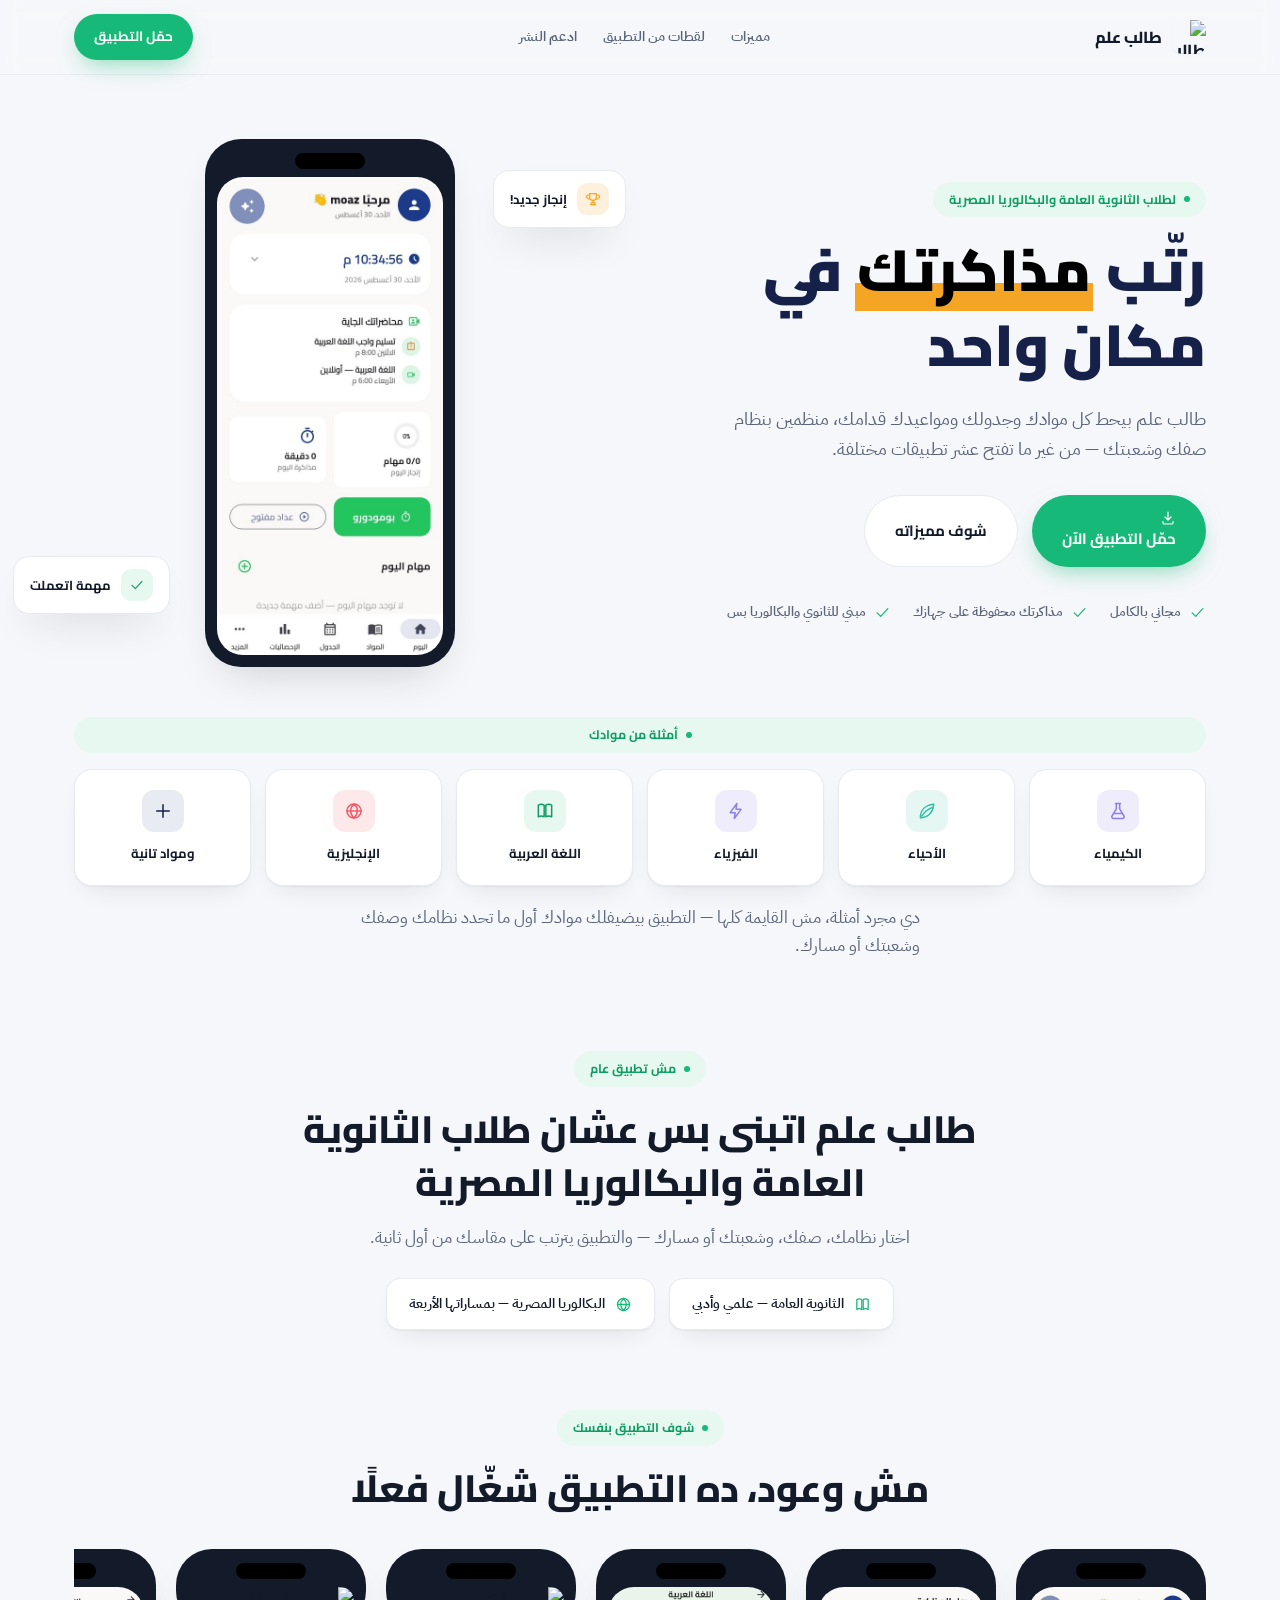
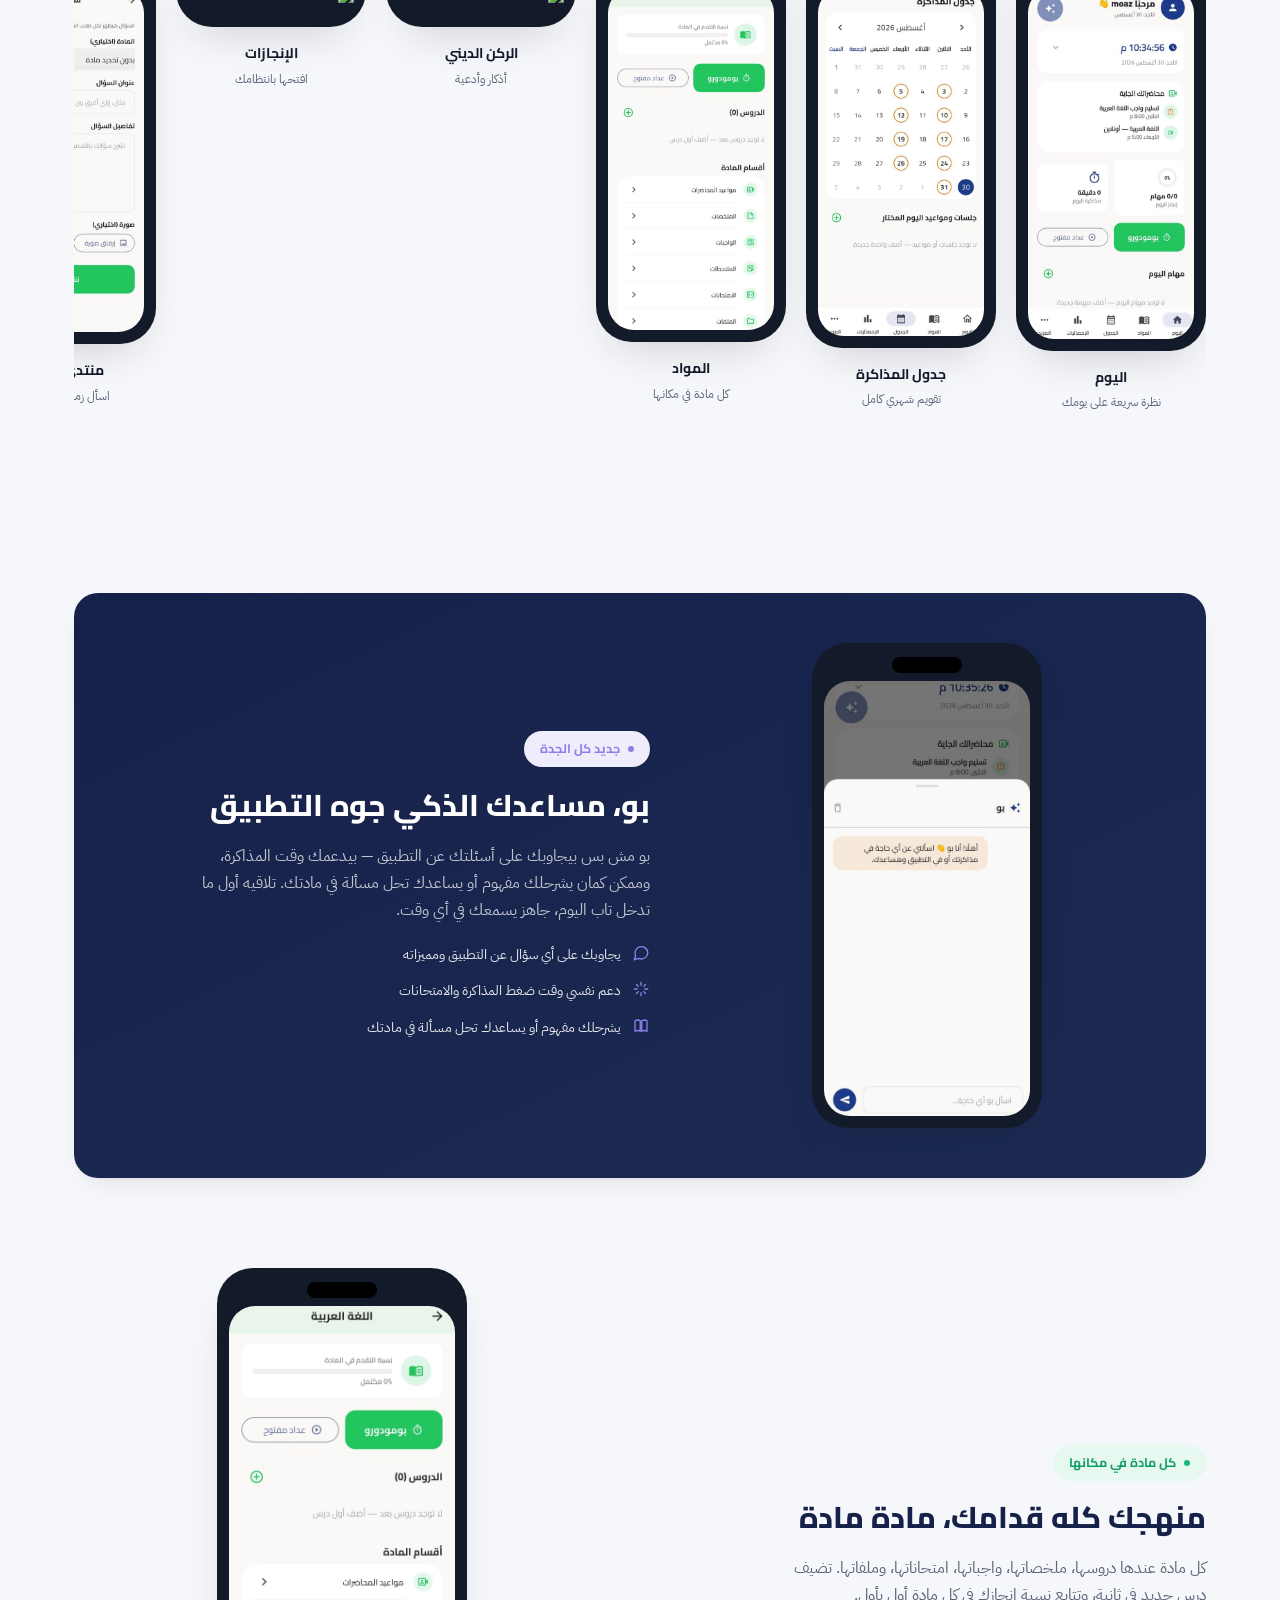
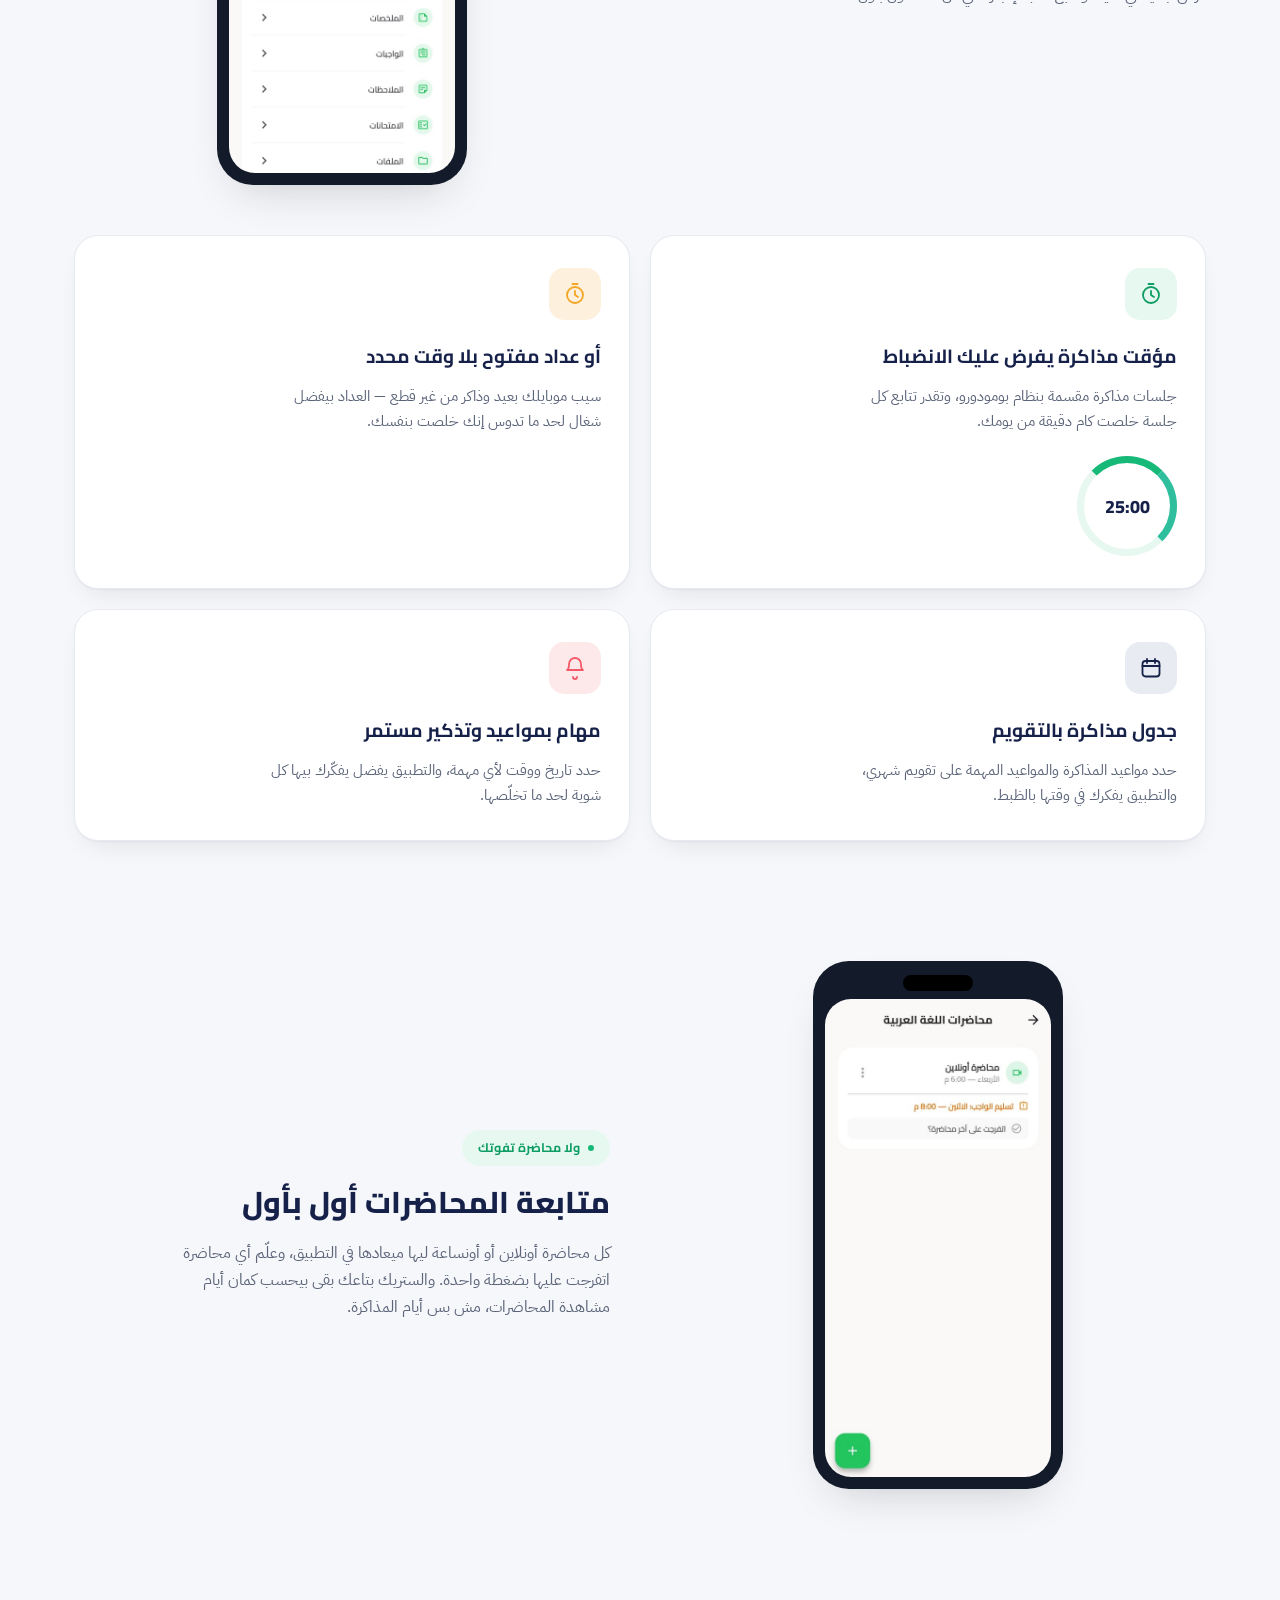
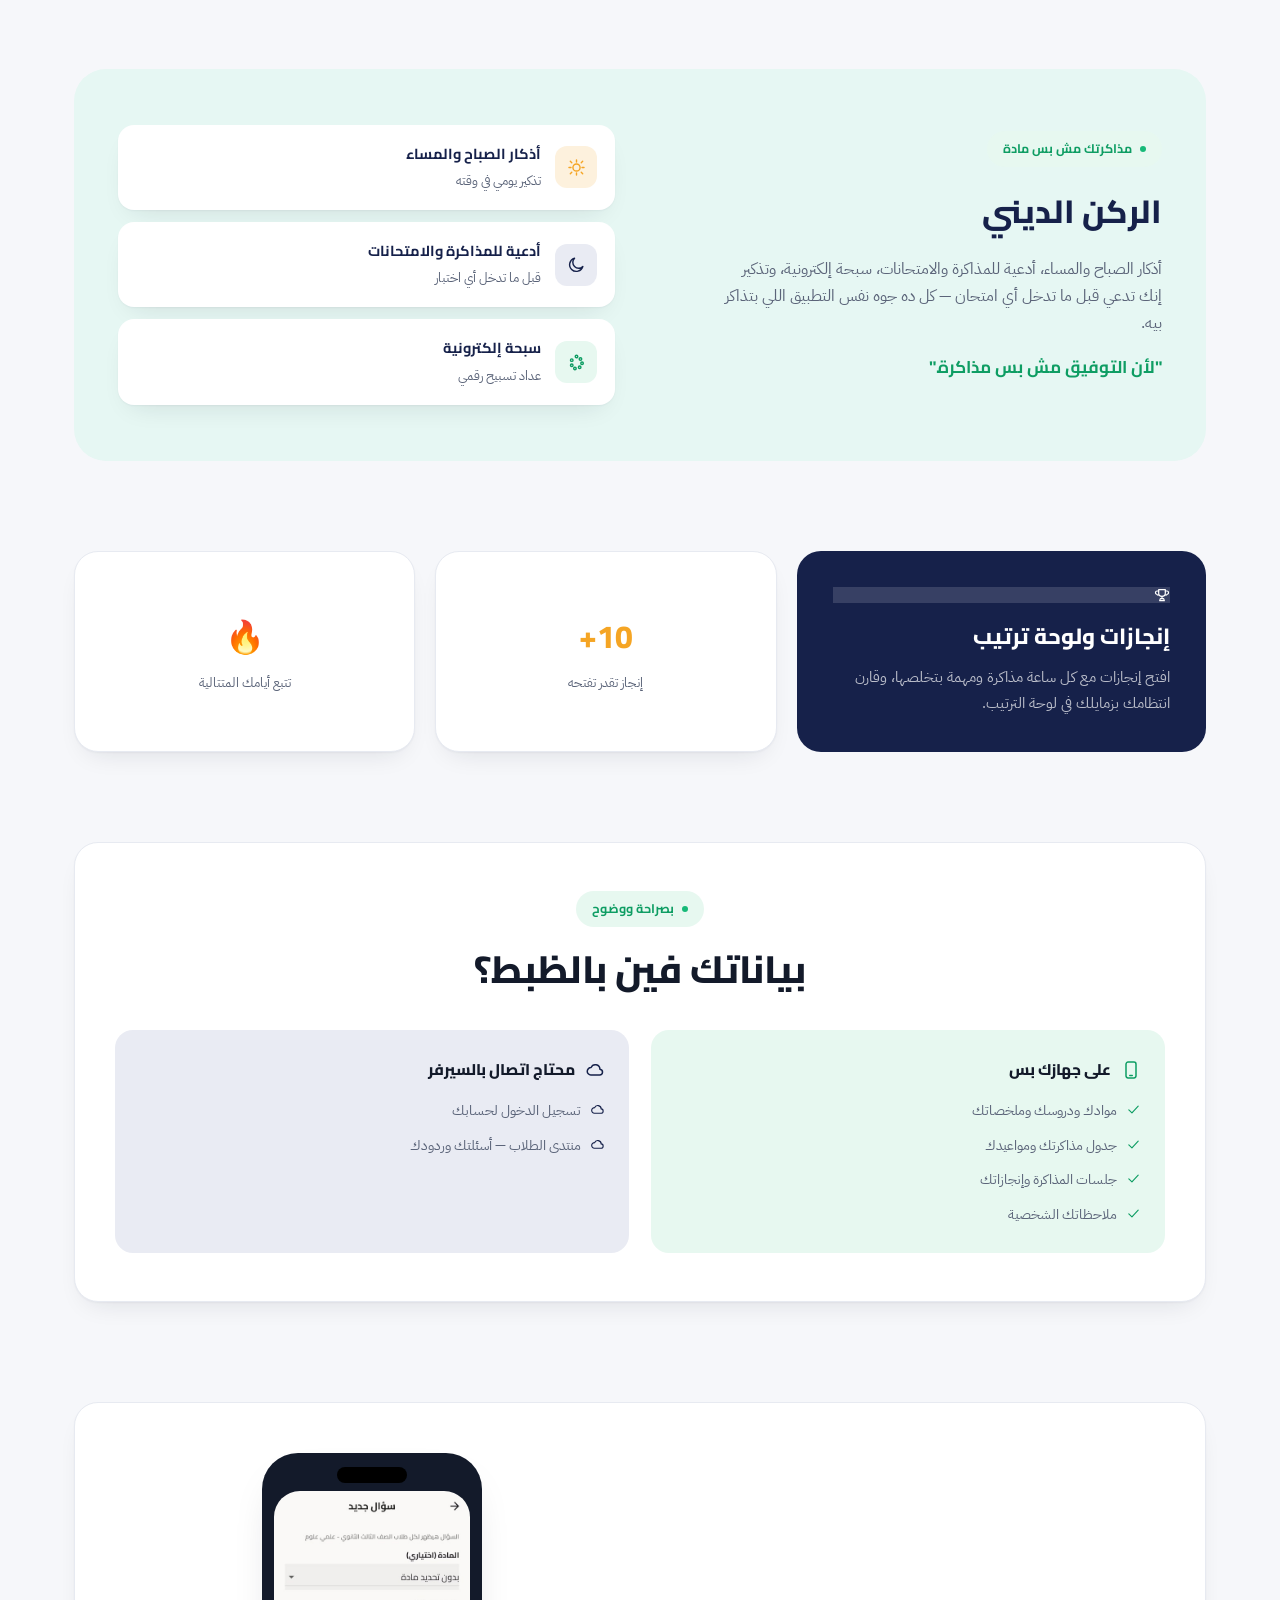
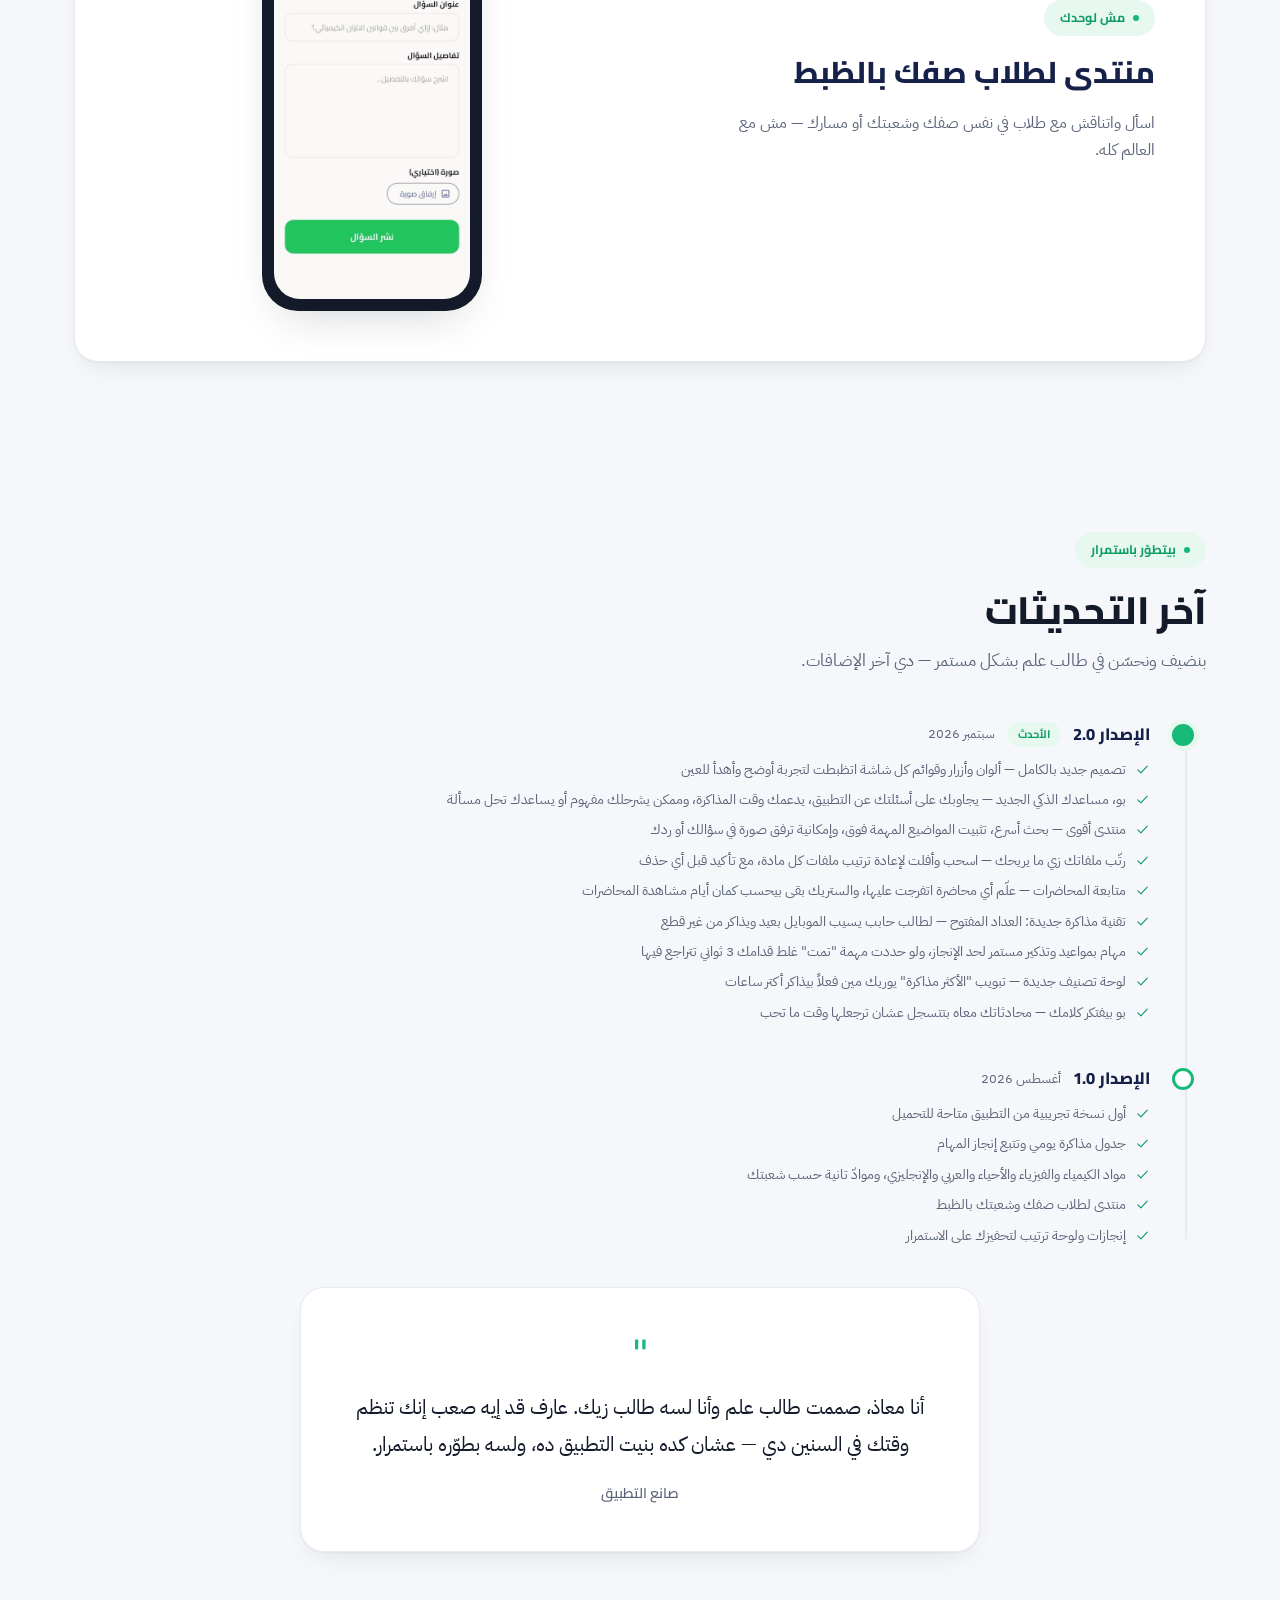
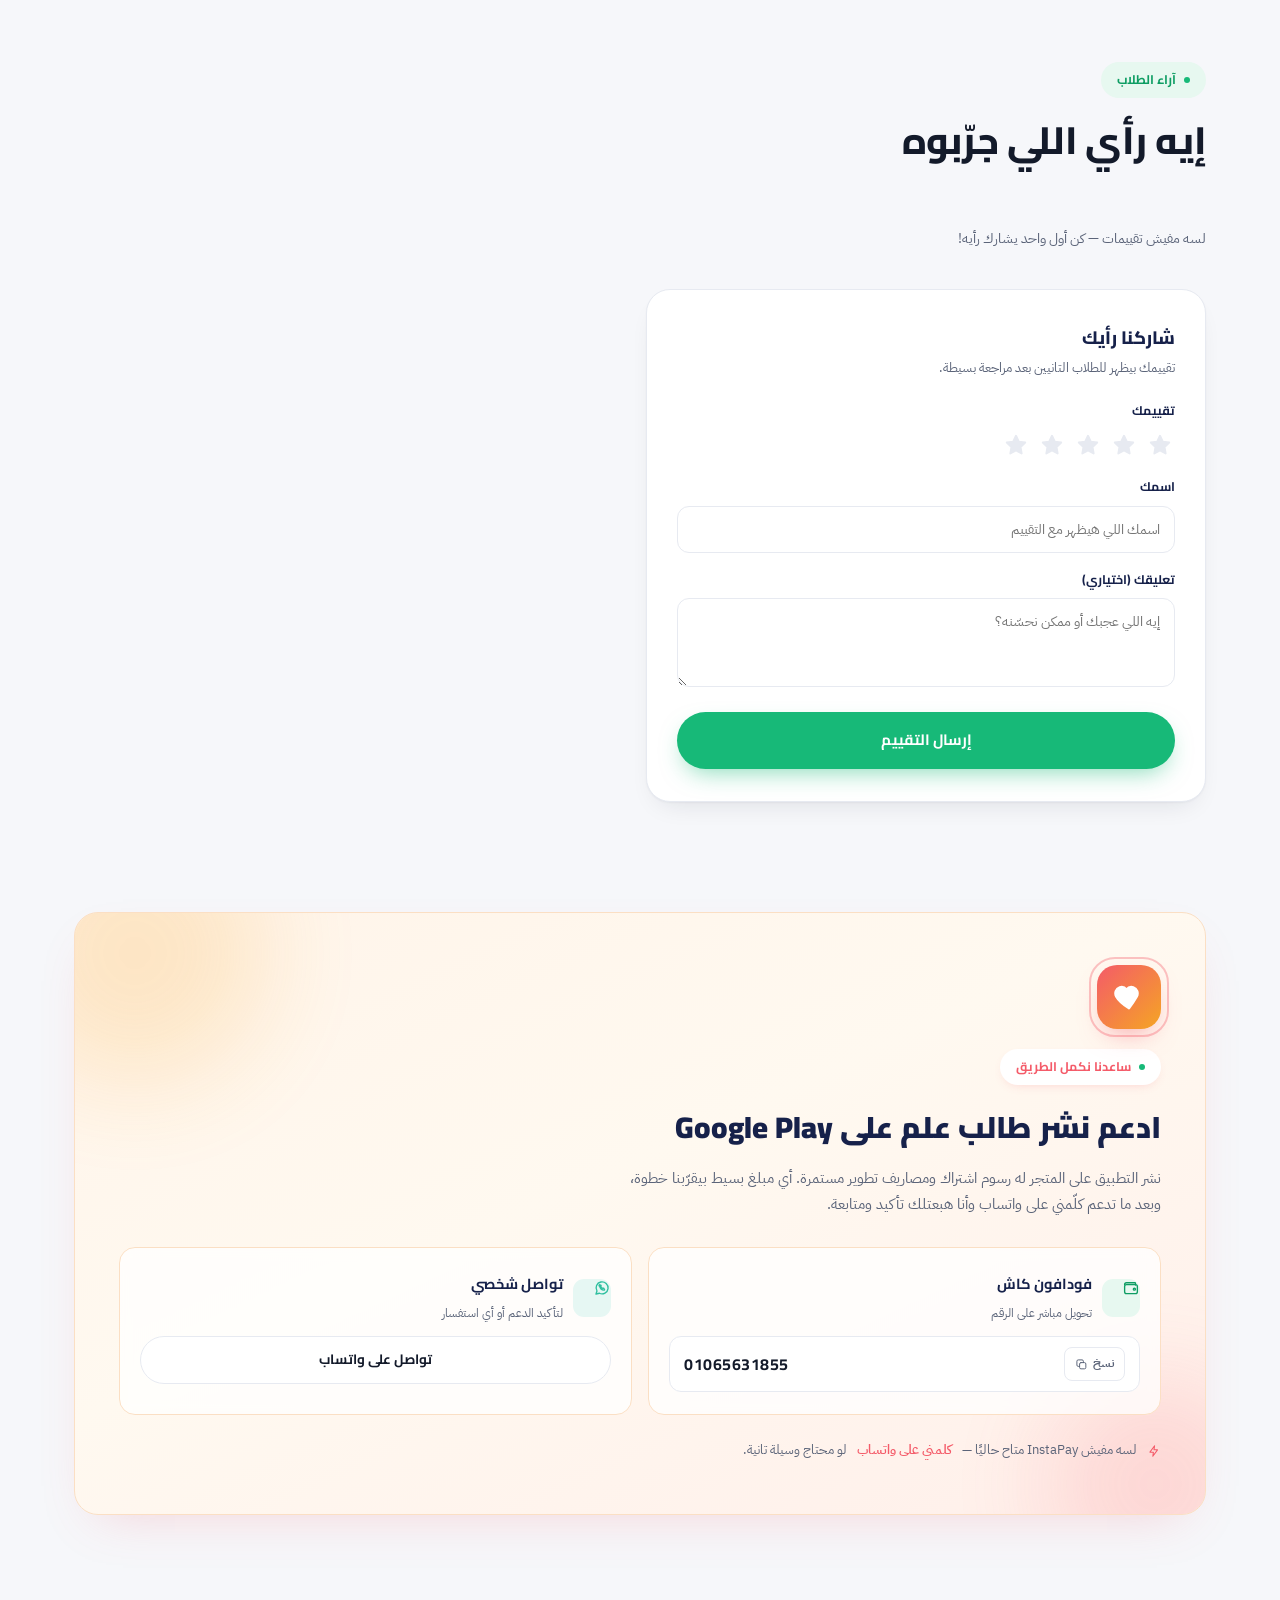
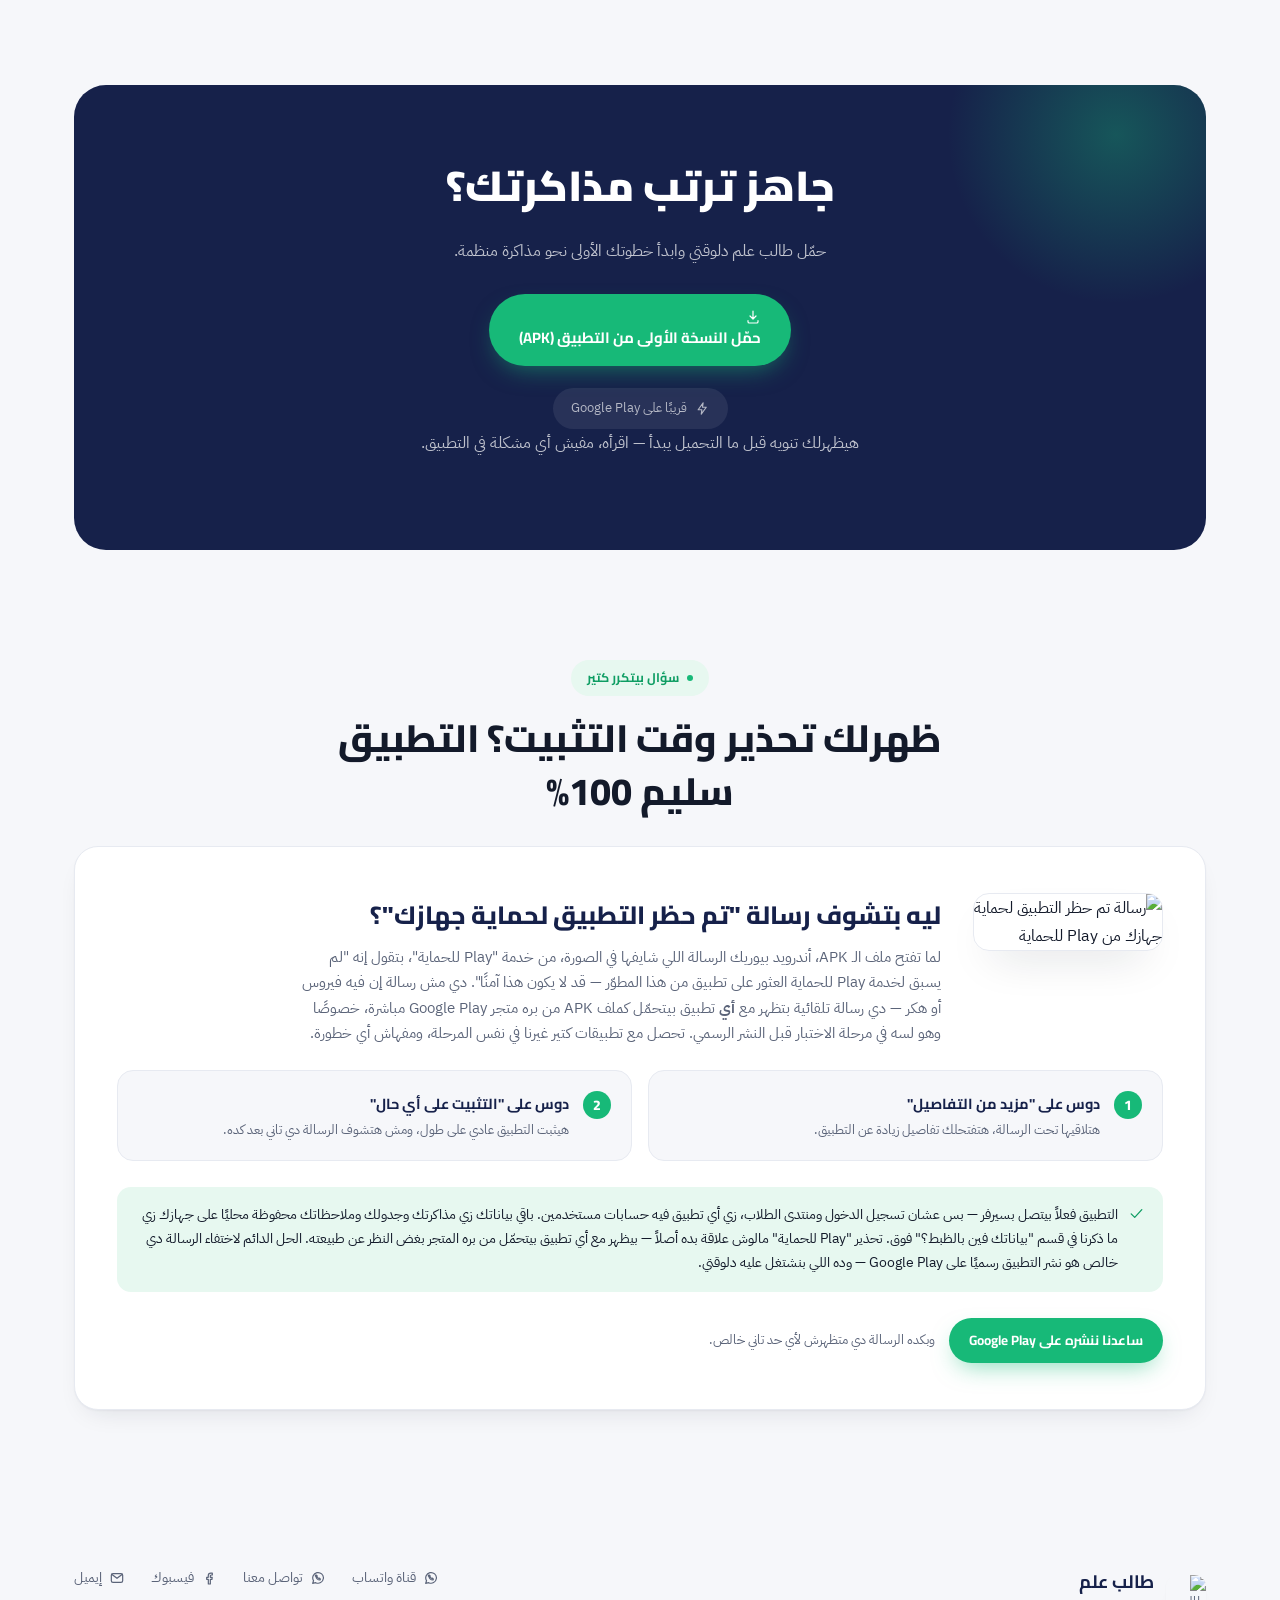
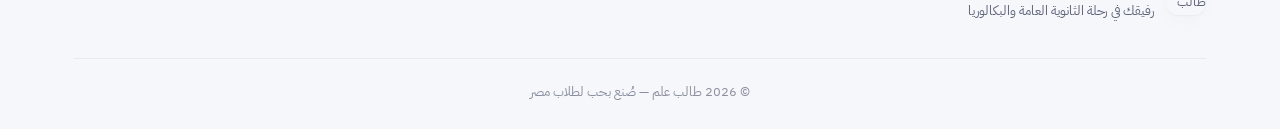
==== index.html @ e3eaf0ef "v2" ====
<!doctype html>
<html lang="ar" dir="rtl">
<head>
<meta charset="UTF-8">
<meta name="viewport" content="width=device-width, initial-scale=1.0">
<title>طالب علم — رتّب مذاكرتك</title>
<meta name="description" content="طالب علم: التطبيق اللي بيرتب مذاكرتك لثانوية العامة والبكالوريا المصرية.">
<link rel="icon" type="image/png" sizes="32x32" href="favicon-32.png">
<link rel="icon" type="image/png" sizes="192x192" href="icon-192.png">
<link rel="apple-touch-icon" href="apple-touch-icon.png">
<meta property="og:type" content="website">
<meta property="og:title" content="طالب علم — رتّب مذاكرتك">
<meta property="og:description" content="التطبيق اللي بيرتب مذاكرتك لثانوية العامة والبكالوريا المصرية.">
<meta property="og:image" content="og-image.png">
<meta property="og:locale" content="ar_EG">
<meta name="twitter:card" content="summary_large_image">
<meta name="twitter:title" content="طالب علم — رتّب مذاكرتك">
<meta name="twitter:image" content="og-image.png">
<link rel="preconnect" href="https://fonts.googleapis.com">
<link rel="preconnect" href="https://fonts.gstatic.com" crossorigin>
<link href="https://fonts.googleapis.com/css2?family=Cairo:wght@400;600;700;800;900&family=IBM+Plex+Sans+Arabic:wght@300;400;500;600;700&display=swap" rel="stylesheet">
<style>
:root{
  --paper:#F6F7FA;
  --surface:#FFFFFF;
  --ink:#131A2A;
  --ink-soft:#5B6479;
  --line:#E7EAF1;
  --mint:#17B978;
  --mint-dark:#0E9D63;
  --mint-pale:#E7F8F0;
  --navy:#16214A;
  --navy-pale:#E9EBF3;
  --coral:#F45B69;
  --coral-pale:#FDE9EA;
  --lavender:#8B7FE8;
  --lavender-pale:#EFEDFC;
  --teal:#2FBF9F;
  --teal-pale:#E6F7F3;
  --amber:#F5A524;
  --amber-pale:#FDF1DD;
  --shadow:0 1px 2px rgba(19,26,42,.04), 0 12px 28px -14px rgba(19,26,42,.14);
  --shadow-lg:0 20px 45px -20px rgba(19,26,42,.22);
  --font-d:'Cairo',sans-serif;
  --font-b:'IBM Plex Sans Arabic',sans-serif;
  --maxw:1180px;
  --r-lg:24px;
  --r-md:18px;
  --r-sm:12px;
  --ease:cubic-bezier(.19,1,.22,1);
}
*{margin:0;padding:0;box-sizing:border-box}
html{scroll-behavior:smooth}
body{
  background:var(--paper);color:var(--ink);font-family:var(--font-b);
  line-height:1.75;overflow-x:hidden;-webkit-font-smoothing:antialiased;
}
img,svg{display:block;max-width:100%}
a{color:inherit;text-decoration:none}
button{font:inherit}
.wrap{max-width:var(--maxw);margin:0 auto;padding:0 24px}
.icon{width:1em;height:1em;stroke:currentColor;fill:none;stroke-width:1.8;stroke-linecap:round;stroke-linejoin:round}
::selection{background:var(--mint);color:#fff}

/* ===== reveal ===== */
[data-reveal]{opacity:0;transform:translateY(18px);transition:opacity .7s var(--ease), transform .7s var(--ease)}
[data-reveal].in{opacity:1;transform:translateY(0)}

/* ===== base building blocks ===== */
.card{
  background:var(--surface);border:1px solid var(--line);border-radius:var(--r-lg);
  box-shadow:var(--shadow);
}
.eyebrow{
  display:inline-flex;align-items:center;gap:8px;font-family:var(--font-d);font-weight:700;
  font-size:12.5px;color:var(--mint-dark);background:var(--mint-pale);
  padding:7px 16px;border-radius:999px;margin-bottom:16px;
}
.eyebrow i{width:6px;height:6px;border-radius:50%;background:var(--mint)}

h2.section-title{
  font-family:var(--font-d);font-weight:800;font-size:clamp(24px,3.6vw,38px);
  line-height:1.4;color:var(--ink);
}
.section-sub{color:var(--ink-soft);font-size:clamp(14.5px,1.6vw,16.5px);max-width:560px}
mark{
  background:linear-gradient(transparent 62%, var(--amber) 62%, var(--amber) 88%, transparent 88%);
  padding:0 2px;
}
mark.m2{background:linear-gradient(transparent 62%, var(--mint) 62%, var(--mint) 88%, transparent 88%);color:var(--navy)}

section{position:relative}

/* ===== buttons ===== */
.btn{
  display:inline-flex;align-items:center;gap:9px;font-family:var(--font-d);font-weight:700;
  font-size:15px;padding:15px 30px;border-radius:999px;border:none;cursor:pointer;
  transition:transform .2s var(--ease), box-shadow .2s var(--ease), background .2s;
}
.btn-mint{background:var(--mint);color:#fff;box-shadow:0 10px 24px -8px rgba(23,185,120,.55)}
.btn-mint:hover{background:var(--mint-dark);transform:translateY(-2px)}
.btn-navy{background:var(--navy);color:#fff}
.btn-navy:hover{transform:translateY(-2px)}
.btn-ghost{background:var(--surface);color:var(--ink);border:1.5px solid var(--line)}
.btn-ghost:hover{border-color:var(--ink);transform:translateY(-2px)}
.btn-sm{padding:11px 20px;font-size:13.5px}
.btn:active{transform:scale(.97)}

/* ===== topbar ===== */
#topbar{
  position:sticky;top:0;z-index:200;background:rgba(246,247,250,.88);
  backdrop-filter:blur(10px);-webkit-backdrop-filter:blur(10px);
  border-bottom:1px solid var(--line);
}
#topbar .inner{max-width:var(--maxw);margin:0 auto;padding:14px 24px;display:flex;align-items:center;justify-content:space-between}
.brand{display:flex;align-items:center;gap:10px;font-family:var(--font-d);font-weight:800;font-size:16px}
.brand .mark{width:34px;height:34px;border-radius:10px;overflow:hidden;flex-shrink:0;box-shadow:var(--shadow)}
.brand .mark img{width:100%;height:100%;object-fit:cover}
.topnav{display:flex;align-items:center;gap:26px}
.topnav a{font-size:14px;color:var(--ink-soft);font-weight:600;transition:color .2s}
.topnav a:hover{color:var(--ink)}
@media (max-width:760px){.topnav a{display:none}}

/* ===== HERO ===== */
#hero{padding:64px 0 40px}
.hero-grid{display:grid;grid-template-columns:1.05fr .95fr;gap:56px;align-items:center}
.hero-copy h1{
  font-family:var(--font-d);font-weight:900;font-size:clamp(34px,5vw,58px);line-height:1.28;
  color:var(--navy);
}
.hero-copy p.desc{color:var(--ink-soft);font-size:clamp(15.5px,1.8vw,17.5px);max-width:480px;margin:22px 0 30px}
.hero-cta{display:flex;gap:14px;flex-wrap:wrap}
.trust-row{display:flex;gap:22px;margin-top:34px;flex-wrap:wrap}
.trust-item{display:flex;align-items:center;gap:8px;font-size:13px;color:var(--ink-soft);font-weight:600}
.trust-item svg{width:17px;height:17px;color:var(--mint);flex-shrink:0}

.hero-visual{position:relative;display:flex;justify-content:center}
.phone{
  position:relative;width:250px;border-radius:36px;padding:38px 12px 12px;
  background:var(--ink);box-shadow:var(--shadow-lg);
}
.phone::before{content:'';position:absolute;top:14px;left:50%;transform:translateX(-50%);width:70px;height:16px;border-radius:10px;background:#000;z-index:2}
.phone .screen{border-radius:26px;overflow:hidden}
.phone .screen img{width:100%;display:block}
.hero-float{
  position:absolute;background:var(--surface);border:1px solid var(--line);border-radius:16px;
  box-shadow:var(--shadow-lg);padding:12px 16px;display:flex;align-items:center;gap:10px;
  font-family:var(--font-d);font-weight:700;font-size:13px;
}
.hero-float.f1{top:6%;right:-8%}
.hero-float.f2{bottom:10%;left:-12%}
.hero-float .badge-ic{width:32px;height:32px;border-radius:10px;display:flex;align-items:center;justify-content:center;flex-shrink:0}
@media (max-width:900px){
  .hero-grid{grid-template-columns:1fr;text-align:center;gap:40px}
  .hero-copy p.desc{margin-inline:auto}
  .hero-cta,.trust-row{justify-content:center}
  .hero-float{display:none}
}

/* ===== SUBJECT STRIP ===== */
#subjects{padding:10px 0 70px}
.subject-grid{display:grid;grid-template-columns:repeat(6,1fr);gap:14px}
.subject-chip{
  background:var(--surface);border:1px solid var(--line);border-radius:var(--r-md);
  padding:20px 10px;text-align:center;box-shadow:var(--shadow);
  transition:transform .25s var(--ease), box-shadow .25s var(--ease);
}
.subject-chip:hover{transform:translateY(-4px);box-shadow:var(--shadow-lg)}
.subject-chip .ic{width:42px;height:42px;border-radius:12px;margin:0 auto 10px;display:flex;align-items:center;justify-content:center}
.subject-chip .ic svg{width:20px;height:20px}
.subject-chip b{display:block;font-family:var(--font-d);font-size:13px;font-weight:700}
@media (max-width:760px){.subject-grid{grid-template-columns:repeat(3,1fr)}}

/* ===== WHO ===== */
#who{padding:20px 0 70px;text-align:center}
.badges{display:flex;justify-content:center;gap:14px;margin-top:26px;flex-wrap:wrap}
.badge{
  display:flex;align-items:center;gap:10px;padding:13px 22px;border-radius:14px;
  font-family:var(--font-b);font-weight:600;font-size:13.5px;
}
.badge svg{width:17px;height:17px;color:var(--mint)}

/* ===== GALLERY ===== */
#gallery{padding:10px 0 80px}
.gallery-scroll{
  display:flex;gap:20px;overflow-x:auto;padding:24px 4px 30px;
  scroll-snap-type:x proximity;-webkit-overflow-scrolling:touch;
}
.gallery-scroll::-webkit-scrollbar{height:6px}
.gallery-scroll::-webkit-scrollbar-thumb{background:var(--line);border-radius:6px}
.gallery-item{flex:0 0 auto;width:190px;scroll-snap-align:start;text-align:center}
.gallery-item .phone{width:190px}
.gallery-item .cap{margin-top:14px;font-family:var(--font-d);font-weight:700;font-size:14px}
.gallery-item .cap small{display:block;font-family:var(--font-b);font-weight:400;color:var(--ink-soft);font-size:12px;margin-top:3px}

/* ===== BO AI ASSISTANT ===== */
#bo-assistant{padding:70px 0 20px}
.bo-card{
  display:grid;grid-template-columns:1fr 1.15fr;gap:48px;align-items:center;padding:50px;
  background:linear-gradient(155deg,var(--navy) 0%,#1c2a52 100%);color:#fff;border:0;
}
.bo-visual .phone{max-width:230px;margin:0 auto}
.bo-text h3{font-family:var(--font-d);font-weight:800;font-size:clamp(22px,3vw,30px);margin-bottom:14px;line-height:1.5;color:#fff}
.bo-text p{color:rgba(255,255,255,.72);font-size:15.5px;max-width:460px;margin-bottom:20px}
.bo-points{display:flex;flex-direction:column;gap:12px}
.bo-points li{display:flex;align-items:flex-start;gap:11px;color:rgba(255,255,255,.88);font-size:14px}
.bo-points li svg{width:18px;height:18px;flex-shrink:0;margin-top:1px;color:var(--lavender)}
@media (max-width:820px){.bo-card{grid-template-columns:1fr;padding:34px 24px}.bo-visual{order:-1}}

/* ===== FEATURES ===== */
#features{padding:20px 0 40px}
.feature-big{display:grid;grid-template-columns:1fr 1fr;gap:60px;align-items:center;padding:50px 0}
.feature-text .eyebrow{margin-bottom:14px}
.feature-text h3{font-family:var(--font-d);font-weight:800;font-size:clamp(22px,3vw,30px);margin-bottom:14px;line-height:1.5;color:var(--navy)}
.feature-text p{color:var(--ink-soft);font-size:15.5px;max-width:440px}
.feature-big .phone{max-width:260px;margin:0 auto}

.feature-grid{display:grid;grid-template-columns:repeat(2,1fr);gap:20px;padding-bottom:20px}
.f-card{padding:32px 28px}
.f-card .ic-round{
  width:52px;height:52px;border-radius:15px;display:flex;align-items:center;justify-content:center;margin-bottom:20px;
}
.f-card .ic-round svg{width:24px;height:24px}
.f-card h4{font-family:var(--font-d);font-weight:700;font-size:19px;margin-bottom:10px;color:var(--navy)}
.f-card p{font-size:14.5px;color:var(--ink-soft);max-width:340px}
.pomodoro-ring{width:100px;height:100px;border-radius:50%;border:7px solid var(--mint-pale);display:flex;align-items:center;justify-content:center;margin-top:22px;position:relative}
.pomodoro-ring::before{content:'';position:absolute;inset:-7px;border-radius:50%;border:7px solid transparent;border-top-color:var(--mint);border-right-color:var(--teal);animation:spin 6s linear infinite}
@keyframes spin{to{transform:rotate(360deg)}}
.pomodoro-ring span{font-family:var(--font-d);font-weight:800;font-size:18px;color:var(--navy)}
@media (max-width:820px){
  .feature-big{grid-template-columns:1fr;gap:30px}
  .feature-big .phone{order:-1}
  .feature-grid{grid-template-columns:1fr}
}

#lectures{padding:10px 0 60px}

/* ===== RELIGIOUS ===== */
#religious{padding:70px 0}
.rel-wrap{background:var(--teal-pale);border-radius:32px;padding:56px 44px}
.rel-inner{display:grid;grid-template-columns:1fr 1fr;gap:50px;align-items:center}
.rel-text h3{font-family:var(--font-d);font-weight:800;font-size:clamp(24px,3.4vw,32px);margin-bottom:16px;color:var(--navy)}
.rel-text p{color:var(--ink-soft);font-size:15.5px;max-width:440px;margin-bottom:16px}
.rel-text .quote{font-family:var(--font-d);font-weight:700;font-size:17px;color:var(--mint-dark)}
.rel-list{display:flex;flex-direction:column;gap:12px}
.rel-row{display:flex;align-items:center;gap:14px;padding:16px 18px;background:var(--surface);border-radius:16px;box-shadow:var(--shadow)}
.rel-row .ic-round{width:42px;height:42px;border-radius:12px;display:flex;align-items:center;justify-content:center;flex-shrink:0}
.rel-row .ic-round svg{width:19px;height:19px}
.rel-row b{font-family:var(--font-d);font-size:14.5px;display:block;color:var(--navy)}
.rel-row small{color:var(--ink-soft);font-size:12.5px}
@media (max-width:820px){.rel-inner{grid-template-columns:1fr}.rel-wrap{padding:40px 24px;border-radius:24px}}

/* ===== GAMIFY ===== */
#gamify{padding:20px 0 70px}
.strip{display:grid;grid-template-columns:1.2fr 1fr 1fr;gap:20px}
.strip-main{padding:36px;background:var(--navy);color:#fff;border-radius:var(--r-lg)}
.strip-main .ic-round{background:rgba(255,255,255,.14);color:#fff}
.strip-main h4{font-family:var(--font-d);font-weight:800;font-size:22px;margin:14px 0 10px}
.strip-main p{color:rgba(255,255,255,.7);font-size:14.5px;max-width:340px}
.mini-card{padding:26px 20px;display:flex;flex-direction:column;justify-content:center;gap:8px;text-align:center}
.mini-card .num{font-family:var(--font-d);font-weight:800;font-size:32px;color:var(--amber)}
.mini-card .lbl{font-size:13px;color:var(--ink-soft)}
@media (max-width:820px){.strip{grid-template-columns:1fr}}

/* ===== DATA CLARITY (privacy, rewritten as a clear breakdown) ===== */
#clarity{padding:20px 0 80px}
.clarity-card{padding:48px 40px}
.clarity-head{text-align:center;margin-bottom:34px}
.clarity-cols{display:grid;grid-template-columns:1fr 1fr;gap:22px}
.clarity-col{border-radius:18px;padding:26px 24px}
.clarity-col.local{background:var(--mint-pale)}
.clarity-col.server{background:var(--navy-pale)}
.clarity-col .col-head{display:flex;align-items:center;gap:10px;margin-bottom:16px}
.clarity-col .col-head svg{width:20px;height:20px}
.clarity-col.local .col-head{color:var(--mint-dark)}
.clarity-col.server .col-head{color:var(--navy)}
.clarity-col .col-head b{font-family:var(--font-d);font-weight:800;font-size:15.5px;color:var(--ink)}
.clarity-col ul{list-style:none;display:flex;flex-direction:column;gap:10px}
.clarity-col li{display:flex;align-items:flex-start;gap:9px;font-size:14px;color:var(--ink-soft)}
.clarity-col li svg{width:15px;height:15px;flex-shrink:0;margin-top:3px}
.clarity-col.local li svg{color:var(--mint-dark)}
.clarity-col.server li svg{color:var(--navy)}
@media (max-width:700px){.clarity-cols{grid-template-columns:1fr}.clarity-card{padding:34px 22px}}

/* ===== FORUM ===== */
#forum{padding:20px 0 80px}
.forum-card{display:grid;grid-template-columns:1fr 1fr;gap:44px;align-items:center;padding:50px}
.forum-card .phone{max-width:220px;margin:0 auto}
@media (max-width:820px){.forum-card{grid-template-columns:1fr;padding:34px 24px}.forum-card .phone{order:-1}}

/* ===== FOUNDER ===== */
#founder{padding:20px 0 90px;text-align:center}
.founder-card{max-width:680px;margin:0 auto;padding:44px 38px}
.founder-card .quote-mark{font-family:var(--font-d);font-size:44px;color:var(--mint);line-height:1}
.founder-card p{font-size:clamp(16px,2.2vw,20px);margin:10px 0 16px;line-height:1.85;color:var(--ink)}
.founder-card .who{font-family:var(--font-d);font-weight:600;color:var(--ink-soft);font-size:14px}

/* ===== SUPPORT ===== */
#support{padding:20px 0 80px}
.support-card{
  position:relative;overflow:hidden;padding:0;
  background:linear-gradient(155deg,#FFF4E9 0%,#FFF9F0 45%,#FFEFEA 100%);
  border:1px solid #FBDFC4;box-shadow:0 20px 50px -24px rgba(244,91,105,.25);
}
.support-glow-a,.support-glow-b{position:absolute;border-radius:50%;filter:blur(50px);z-index:0;pointer-events:none}
.support-glow-a{width:260px;height:260px;background:var(--amber);opacity:.18;top:-90px;left:-70px}
.support-glow-b{width:220px;height:220px;background:var(--coral);opacity:.16;bottom:-80px;right:-60px}
.support-inner{position:relative;z-index:1;padding:52px 44px}
.support-heart{
  width:64px;height:64px;border-radius:20px;display:flex;align-items:center;justify-content:center;
  background:linear-gradient(135deg,var(--coral),var(--amber));color:#fff;margin-bottom:20px;
  box-shadow:0 12px 26px -10px rgba(244,91,105,.55);position:relative;
}
.support-heart svg{width:30px;height:30px}
.support-heart::after{
  content:'';position:absolute;inset:-8px;border-radius:26px;border:2px solid var(--coral);
  opacity:.35;animation:supportPulse 2.4s ease-out infinite;
}
@keyframes supportPulse{0%{transform:scale(.9);opacity:.45}100%{transform:scale(1.35);opacity:0}}
.support-top{max-width:560px}
.support-top .eyebrow{background:#fff;color:var(--coral);box-shadow:0 4px 12px -6px rgba(244,91,105,.3)}
.support-top h3{font-family:var(--font-d);font-weight:900;font-size:clamp(23px,3.2vw,30px);margin-bottom:12px;color:var(--navy)}
.support-top p{color:var(--ink-soft);font-size:14.5px;line-height:1.8}
.support-methods{display:grid;grid-template-columns:1fr 1fr;gap:16px;margin-top:30px}
.pay-card{padding:22px 20px;display:flex;flex-direction:column;gap:10px;background:rgba(255,255,255,.75);backdrop-filter:blur(6px);border-radius:16px;border:1px solid #FBDFC4}
.pay-card .pay-head{display:flex;align-items:center;gap:10px}
.pay-card .ic-round{width:38px;height:38px;border-radius:11px;flex-shrink:0}
.pay-card .ic-round svg{width:18px;height:18px}
.pay-card b{font-family:var(--font-d);font-size:14.5px;color:var(--navy)}
.pay-card small{color:var(--ink-soft);font-size:12px}
.pay-number{
  display:flex;align-items:center;justify-content:space-between;gap:10px;
  background:var(--surface);border:1px solid var(--line);
  border-radius:12px;padding:10px 14px;font-family:var(--font-d);font-weight:700;
  font-size:16px;letter-spacing:.5px;direction:ltr;text-align:right;
}
.copy-btn{
  background:transparent;border:1px solid var(--line);color:var(--ink-soft);
  border-radius:8px;padding:6px 10px;font-size:11.5px;font-family:var(--font-b);
  cursor:pointer;transition:.2s;flex-shrink:0;display:flex;align-items:center;gap:5px;
}
.copy-btn svg{width:13px;height:13px}
.copy-btn:hover{border-color:var(--mint);color:var(--mint-dark)}
.copy-btn.copied{border-color:var(--mint);color:var(--mint-dark)}
.support-note{
  margin-top:24px;display:flex;align-items:center;gap:10px;
  color:var(--ink-soft);font-size:13px;flex-wrap:wrap;
}
.support-note svg{width:14px;height:14px;flex-shrink:0;color:var(--coral)}
.support-note a{color:var(--coral);font-weight:600}
@media (max-width:640px){.support-methods{grid-template-columns:1fr}.support-inner{padding:36px 24px}}

/* زرار عائم بيفضل ظاهر يفكّر الزوار بدعم المشروع طول ما هما بيقروا الصفحة */
.support-fab{
  position:fixed;bottom:22px;left:22px;z-index:500;display:flex;align-items:center;gap:9px;
  background:linear-gradient(135deg,var(--coral),var(--amber));color:#fff;border:0;
  padding:13px 20px 13px 16px;border-radius:999px;font-family:var(--font-d);font-weight:800;font-size:13.5px;
  box-shadow:0 14px 30px -12px rgba(244,91,105,.55);cursor:pointer;
  opacity:0;transform:translateY(16px) scale(.9);pointer-events:none;
  transition:opacity .35s var(--ease),transform .35s var(--ease);
}
.support-fab.show{opacity:1;transform:translateY(0) scale(1);pointer-events:auto}
.support-fab:hover{filter:brightness(1.06)}
.support-fab svg{width:17px;height:17px;flex-shrink:0}
@media (max-width:640px){.support-fab{bottom:16px;left:16px;padding:11px 16px 11px 13px;font-size:12.5px}}

/* ===== UPDATES / CHANGELOG ===== */
#updates{padding:90px 0 20px}
.updates-head{max-width:560px;margin-bottom:44px}
.updates-list{position:relative;display:flex;flex-direction:column;gap:0;max-width:760px}
.updates-list::before{content:'';position:absolute;top:8px;bottom:8px;right:19px;width:2px;background:var(--line)}
.update-item{position:relative;padding:0 56px 40px 0;display:flex;flex-direction:column;gap:10px}
.update-item:last-child{padding-bottom:0}
.update-item::before{
  content:'';position:absolute;top:4px;right:12px;width:16px;height:16px;border-radius:50%;
  background:var(--surface);border:3px solid var(--mint);z-index:2;
}
.update-item.is-latest::before{background:var(--mint);box-shadow:0 0 0 5px var(--mint-pale)}
.update-top{display:flex;align-items:center;gap:12px;flex-wrap:wrap}
.update-version{font-family:var(--font-d);font-weight:800;font-size:16.5px;color:var(--navy)}
.update-date{font-size:12.5px;color:var(--ink-soft)}
.update-badge{
  font-family:var(--font-d);font-weight:700;font-size:11px;color:var(--mint-dark);
  background:var(--mint-pale);padding:3px 11px;border-radius:999px;
}
.update-item ul{display:flex;flex-direction:column;gap:8px}
.update-item li{display:flex;align-items:flex-start;gap:9px;color:var(--ink-soft);font-size:14px;line-height:1.6}
.update-item li svg{width:15px;height:15px;color:var(--mint-dark);flex-shrink:0;margin-top:3px}

/* ===== REVIEWS ===== */
#reviews{padding:20px 0 90px}
.reviews-head{display:flex;align-items:flex-end;justify-content:space-between;gap:24px;flex-wrap:wrap;margin-bottom:36px}
.reviews-summary{display:flex;align-items:center;gap:16px;background:var(--surface);border:1px solid var(--line);border-radius:var(--r-md);padding:16px 22px;box-shadow:var(--shadow)}
.reviews-summary .score{font-family:var(--font-d);font-weight:900;font-size:34px;color:var(--navy);line-height:1}
.reviews-summary .stars{display:flex;gap:2px;color:var(--amber);margin:4px 0}
.reviews-summary .stars svg{width:15px;height:15px}
.reviews-summary .count{font-size:12px;color:var(--ink-soft)}
.reviews-track{display:flex;gap:16px;overflow-x:auto;padding:4px 4px 18px;scroll-snap-type:x proximity;margin:0 -4px}
.reviews-track::-webkit-scrollbar{height:6px}
.reviews-track::-webkit-scrollbar-thumb{background:var(--line);border-radius:99px}
.review-card{
  flex:0 0 280px;scroll-snap-align:start;background:var(--surface);border:1px solid var(--line);
  border-radius:var(--r-md);padding:20px 22px;box-shadow:var(--shadow);display:flex;flex-direction:column;gap:10px;
}
.review-card .stars{display:flex;gap:2px;color:var(--amber)}
.review-card .stars svg{width:14px;height:14px}
.review-card .stars svg.empty{color:var(--line)}
.review-card p{font-size:13.5px;color:var(--ink);line-height:1.75}
.review-card .who{display:flex;align-items:center;gap:9px;margin-top:auto;padding-top:6px}
.review-card .who .av{width:30px;height:30px;border-radius:50%;background:var(--navy-pale);color:var(--navy);display:flex;align-items:center;justify-content:center;flex-shrink:0}
.review-card .who .av svg{width:14px;height:14px}
.review-card .who b{font-family:var(--font-d);font-size:12.5px;color:var(--navy);display:block}
.review-card .who small{font-size:11px;color:var(--ink-soft)}
.reviews-empty{color:var(--ink-soft);font-size:13.5px;padding:20px 0}

.review-form-card{max-width:560px;padding:32px 30px}
.review-form-card h3{font-family:var(--font-d);font-weight:800;font-size:18px;color:var(--navy);margin-bottom:4px}
.review-form-card > p{color:var(--ink-soft);font-size:13px;margin-bottom:20px}
.star-picker{display:flex;gap:6px;flex-direction:row-reverse;justify-content:flex-end;width:fit-content}
.star-picker button{background:none;border:0;padding:2px;color:var(--line);transition:transform .15s var(--ease), color .15s}
.star-picker button svg{width:26px;height:26px}
.star-picker button.active,.star-picker button:hover,.star-picker button:hover ~ button{color:var(--amber)}
.review-form-row{margin-bottom:16px}
.review-form-row label{display:block;font-size:12.5px;font-weight:700;color:var(--navy);margin-bottom:8px;font-family:var(--font-d)}
.review-form-row input[type=text],.review-form-row textarea{
  width:100%;padding:12px 14px;border-radius:12px;border:1.5px solid var(--line);
  font-family:var(--font-b);font-size:13.5px;transition:border-color .2s;resize:vertical;
}
.review-form-row input[type=text]:focus,.review-form-row textarea:focus{outline:none;border-color:var(--mint)}
.review-form-status{font-size:13px;margin-top:14px;display:none;padding:12px 14px;border-radius:12px}
.review-form-status.ok{display:block;background:var(--mint-pale);color:var(--mint-dark)}
.review-form-status.err{display:block;background:var(--coral-pale);color:var(--coral)}
.hp-field{position:absolute;width:1px;height:1px;overflow:hidden;clip:rect(0,0,0,0);white-space:nowrap;border:0;padding:0}

/* ===== FINAL CTA ===== */
#cta-final{padding:90px 0;text-align:center}
.cta-box{background:var(--navy);border-radius:32px;padding:64px 30px;position:relative;overflow:hidden}
.cta-box::before{content:'';position:absolute;top:-120px;right:-80px;width:340px;height:340px;border-radius:50%;background:radial-gradient(circle,rgba(23,185,120,.35),transparent 70%)}
.cta-box .inner{position:relative;z-index:2}
.cta-box h2{font-family:var(--font-d);font-weight:900;font-size:clamp(26px,4.4vw,42px);margin-bottom:14px;color:#fff}
.cta-box p{color:rgba(255,255,255,.72);max-width:440px;margin:0 auto 30px;font-size:15.5px}
.beta-note{margin-top:22px;display:inline-flex;align-items:center;gap:8px;padding:9px 18px;border-radius:999px;font-size:13px;color:rgba(255,255,255,.65);background:rgba(255,255,255,.08)}
.warn-hint{margin-top:16px;font-size:13px;color:rgba(255,255,255,.6)}
.warn-hint a{color:#fff;font-weight:700;text-decoration:underline}

/* ===== INSTALL NOTICE (page section) ===== */
#install-notice{padding:20px 0 100px}
.notice-card{padding:46px 42px}
.notice-head{display:flex;align-items:flex-start;gap:32px}
.notice-head h3{font-family:var(--font-d);font-weight:800;font-size:clamp(19px,2.6vw,25px);margin-bottom:8px;color:var(--navy)}
.notice-head p{color:var(--ink-soft);font-size:14.5px;max-width:640px}
.notice-shot{flex-shrink:0;width:190px;border-radius:16px;overflow:hidden;border:1px solid var(--line);box-shadow:var(--shadow-lg)}
.notice-shot img{width:100%;display:block}
@media (max-width:700px){.notice-shot{width:150px;margin:0 auto}}
.notice-steps{display:grid;grid-template-columns:1fr 1fr;gap:16px;margin:24px 0 26px}
.notice-step{padding:20px;display:flex;gap:14px;align-items:flex-start;background:var(--paper);border-radius:16px;border:1px solid var(--line)}
.notice-step .num{font-family:var(--font-d);font-weight:800;font-size:14px;width:28px;height:28px;border-radius:50%;background:var(--mint);color:#fff;display:flex;align-items:center;justify-content:center;flex-shrink:0}
.notice-step b{font-family:var(--font-d);font-size:14.5px;display:block;margin-bottom:3px;color:var(--navy)}
.notice-step small{color:var(--ink-soft);font-size:12.5px;display:block;line-height:1.6}
.notice-reassure{display:flex;align-items:flex-start;gap:10px;padding:16px 18px;border-radius:14px;background:var(--mint-pale);color:var(--ink);font-size:13.5px;line-height:1.8}
.notice-reassure svg{color:var(--mint-dark);width:17px;height:17px;flex-shrink:0;margin-top:2px}
.notice-cta{margin-top:26px;display:flex;align-items:center;gap:14px;flex-wrap:wrap}
.notice-cta p{color:var(--ink-soft);font-size:13px;margin:0}
@media (max-width:700px){.notice-card{padding:34px 22px}.notice-head{flex-direction:column}.notice-steps{grid-template-columns:1fr}}

/* ===== DOWNLOAD MODAL ===== */
#dl-modal,#wa-modal{
  position:fixed;inset:0;z-index:1000;display:none;align-items:center;justify-content:center;
  padding:20px;
}
#dl-modal.show,#wa-modal.show{display:flex}
#dl-modal .scrim,#wa-modal .scrim{position:absolute;inset:0;background:rgba(19,26,42,.55);backdrop-filter:blur(3px)}
#dl-modal .box,#wa-modal .box{
  position:relative;z-index:2;background:var(--surface);border-radius:28px;max-width:520px;width:100%;
  max-height:88vh;overflow-y:auto;padding:36px 32px;box-shadow:var(--shadow-lg);
  animation:modalin .35s var(--ease);
}
@keyframes modalin{from{opacity:0;transform:translateY(18px) scale(.97)}to{opacity:1;transform:translateY(0) scale(1)}}
#dl-modal .close-btn,#wa-modal .close-btn{
  position:absolute;top:18px;left:18px;width:34px;height:34px;border-radius:50%;border:1px solid var(--line);
  background:var(--paper);display:flex;align-items:center;justify-content:center;cursor:pointer;color:var(--ink-soft);
}
#dl-modal .close-btn:hover,#wa-modal .close-btn:hover{color:var(--ink);border-color:var(--ink)}
#dl-modal .close-btn svg,#wa-modal .close-btn svg{width:16px;height:16px}
#dl-modal .m-eyebrow,#wa-modal .m-eyebrow{display:flex;align-items:center;gap:8px;color:var(--mint-dark);font-family:var(--font-d);font-weight:800;font-size:13px;margin-bottom:14px}
#dl-modal h3,#wa-modal h3{font-family:var(--font-d);font-weight:800;font-size:21px;margin-bottom:14px;color:var(--navy);line-height:1.5}
#dl-modal .m-shot,#wa-modal .m-shot{width:150px;border-radius:14px;overflow:hidden;border:1px solid var(--line);box-shadow:var(--shadow);margin:0 auto 18px}
#dl-modal .m-shot img,#wa-modal .m-shot img{width:100%;display:block}
#dl-modal p.m-desc,#wa-modal p.m-desc{color:var(--ink-soft);font-size:13.5px;margin-bottom:18px}
#dl-modal .m-steps,#wa-modal .m-steps{display:flex;flex-direction:column;gap:10px;margin-bottom:20px}
#dl-modal .m-step,#wa-modal .m-step{display:flex;gap:12px;align-items:flex-start;background:var(--paper);border-radius:14px;padding:14px 16px}
#dl-modal .m-step .num,#wa-modal .m-step .num{width:24px;height:24px;border-radius:50%;background:var(--mint);color:#fff;font-family:var(--font-d);font-weight:800;font-size:12.5px;display:flex;align-items:center;justify-content:center;flex-shrink:0}
#dl-modal .m-step b,#wa-modal .m-step b{font-family:var(--font-d);font-size:13.5px;display:block;color:var(--navy)}
#dl-modal .m-step small,#wa-modal .m-step small{color:var(--ink-soft);font-size:12px}
#dl-modal .m-go,#wa-modal .m-go{width:100%;justify-content:center;font-size:15px}
#dl-modal .m-skip,#wa-modal .m-skip{display:block;text-align:center;margin-top:14px;font-size:12.5px;color:var(--ink-soft);text-decoration:underline}
#wa-modal .m-wa-ic{width:64px;height:64px;border-radius:18px;background:var(--mint-pale);color:var(--mint-dark);display:flex;align-items:center;justify-content:center;margin:0 auto 18px}
#wa-modal .m-wa-ic svg{width:32px;height:32px}
#wa-modal .m-go{background:#25D366;border-color:#25D366}
#wa-modal .m-go:hover{background:#1fbd5a}

/* ===== FOOTER ===== */
footer{padding:56px 0 26px}
.foot-top{display:flex;justify-content:space-between;align-items:flex-start;gap:30px;flex-wrap:wrap;padding-bottom:36px;border-bottom:1px solid var(--line)}
.foot-brand{display:flex;align-items:center;gap:12px}
.foot-brand .mark{width:40px;height:40px;border-radius:12px;overflow:hidden;box-shadow:var(--shadow)}
.foot-brand .mark img{width:100%;height:100%;object-fit:cover}
.foot-brand b{font-family:var(--font-d);font-size:18px;color:var(--navy)}
.foot-brand span{display:block;font-size:12.5px;color:var(--ink-soft);margin-top:2px}
.foot-links{display:flex;gap:26px;flex-wrap:wrap}
.foot-links a{font-size:13.5px;color:var(--ink-soft);display:flex;align-items:center;gap:7px;transition:color .2s}
.foot-links a:hover{color:var(--mint-dark)}
.foot-links a svg{width:16px;height:16px}
.foot-bottom{padding-top:22px;text-align:center;font-size:12.5px;color:var(--ink-soft);opacity:.7}

:focus-visible{outline:2.5px solid var(--navy);outline-offset:2px}
@media (prefers-reduced-motion:reduce){*{animation-duration:.01ms !important;transition-duration:.01ms !important}}
</style>
</head>
<body>

<svg style="position:absolute;width:0;height:0" aria-hidden="true">
  <defs>
    <symbol id="i-leaf" viewBox="0 0 24 24"><path d="M4 20c8 0 15-5 16-16C10 5 4 11 4 20Z"/><path d="M6 18c3-5 7-8 12-10"/></symbol>
    <symbol id="i-book" viewBox="0 0 24 24"><path d="M4 5c2-1.2 5-1.2 7 0v14c-2-1.2-5-1.2-7 0V5Z"/><path d="M20 5c-2-1.2-5-1.2-7 0v14c2-1.2 5-1.2 7 0V5Z"/></symbol>
    <symbol id="i-globe" viewBox="0 0 24 24"><circle cx="12" cy="12" r="8.5"/><path d="M3.5 12h17M12 3.5c2.6 2.4 4 5.3 4 8.5s-1.4 6.1-4 8.5c-2.6-2.4-4-5.3-4-8.5s1.4-6.1 4-8.5Z"/></symbol>
    <symbol id="i-flask" viewBox="0 0 24 24"><path d="M9 3h6M10 3v6.5L4.8 18a2 2 0 0 0 1.7 3h11a2 2 0 0 0 1.7-3L14 9.5V3"/><path d="M7.5 15h9"/></symbol>
    <symbol id="i-bolt" viewBox="0 0 24 24"><path d="M13 3 5 14h6l-1 7 8-11h-6l1-7Z"/></symbol>
    <symbol id="i-calendar" viewBox="0 0 24 24"><rect x="3.5" y="5" width="17" height="15.5" rx="3"/><path d="M3.5 10h17M8 3v4M16 3v4"/></symbol>
    <symbol id="i-timer" viewBox="0 0 24 24"><circle cx="12" cy="13" r="8"/><path d="M12 9v4l3 2M9.5 2h5"/></symbol>
    <symbol id="i-sun" viewBox="0 0 24 24"><circle cx="12" cy="12" r="4.5"/><path d="M12 2.5v2.5M12 19v2.5M4.2 4.2l1.8 1.8M18 18l1.8 1.8M2.5 12H5M19 12h2.5M4.2 19.8 6 18M18 6l1.8-1.8"/></symbol>
    <symbol id="i-moon" viewBox="0 0 24 24"><path d="M20 14.5A8.5 8.5 0 1 1 9.5 4a7 7 0 0 0 10.5 10.5Z"/></symbol>
    <symbol id="i-beads" viewBox="0 0 24 24"><circle cx="12" cy="4.5" r="1.6"/><circle cx="17" cy="7.5" r="1.6"/><circle cx="19" cy="13" r="1.6"/><circle cx="16" cy="18" r="1.6"/><circle cx="10" cy="19.5" r="1.6"/><circle cx="6" cy="15.5" r="1.6"/><circle cx="6" cy="9" r="1.6"/></symbol>
    <symbol id="i-heart" viewBox="0 0 24 24"><path d="M12 20.5S3.5 15.2 3.5 9.2A4.7 4.7 0 0 1 12 6.5a4.7 4.7 0 0 1 8.5 2.7c0 6-8.5 11.3-8.5 11.3Z"/></symbol>
    <symbol id="i-whats" viewBox="0 0 24 24"><path d="M4 20l1.3-4A8 8 0 1 1 8.6 19L4 20Z"/><path d="M9 9.3c0 3 2.6 5.6 5.6 5.6.7 0 1-.6.7-1.2l-.6-1.1c-.2-.4-.7-.5-1.1-.3l-.6.3a4 4 0 0 1-2.6-2.6l.3-.6c.2-.4.1-.9-.3-1.1L9.3 7.7c-.6-.3-1.2 0-1.2.7 0 .3 0 .6.1.9Z"/></symbol>
    <symbol id="i-mail" viewBox="0 0 24 24"><rect x="3.5" y="5.5" width="17" height="13" rx="2.5"/><path d="m4 6.5 8 6 8-6"/></symbol>
    <symbol id="i-fb" viewBox="0 0 24 24"><path d="M14 21v-7h2.4l.4-3H14V9c0-.9.2-1.5 1.6-1.5H17V4.8c-.3 0-1.2-.1-2.3-.1-2.3 0-3.8 1.4-3.8 4V11H8.5v3H11v7h3Z"/></symbol>
    <symbol id="i-copy" viewBox="0 0 24 24"><rect x="8.5" y="8.5" width="11.5" height="11.5" rx="2.5"/><path d="M15.5 8.5V6a2.5 2.5 0 0 0-2.5-2.5H6A2.5 2.5 0 0 0 3.5 6v7A2.5 2.5 0 0 0 6 15.5h2.5"/></symbol>
    <symbol id="i-wallet" viewBox="0 0 24 24"><path d="M3.5 7.5A2.5 2.5 0 0 1 6 5h11a1 1 0 0 1 1 1v2"/><rect x="3.5" y="7.5" width="17" height="12" rx="2.5"/><circle cx="16.5" cy="13.5" r="1.4"/></symbol>
    <symbol id="i-check" viewBox="0 0 24 24"><path d="M4.5 12.5 9.5 17.5 19.5 6.5"/></symbol>
    <symbol id="i-cloud" viewBox="0 0 24 24"><path d="M7 18h10.5a3.5 3.5 0 0 0 .4-6.98A5.5 5.5 0 0 0 7.3 9.1 4 4 0 0 0 7 18Z"/></symbol>
    <symbol id="i-device" viewBox="0 0 24 24"><rect x="6" y="2.5" width="12" height="19" rx="2.5"/><path d="M10.5 18.5h3"/></symbol>
    <symbol id="i-close" viewBox="0 0 24 24"><path d="M5 5l14 14M19 5 5 19"/></symbol>
    <symbol id="i-download" viewBox="0 0 24 24"><path d="M12 3v12m0 0 4.5-4.5M12 15l-4.5-4.5"/><path d="M4.5 17.5V19a2 2 0 0 0 2 2h11a2 2 0 0 0 2-2v-1.5"/></symbol>
    <symbol id="i-trophy" viewBox="0 0 24 24"><path d="M7 4h10v5a5 5 0 0 1-10 0V4Z"/><path d="M7 6H4.5A2.5 2.5 0 0 0 4 10.9c.6.9 1.7 1.3 2.7 1M17 6h2.5A2.5 2.5 0 0 1 20 10.9c-.6.9-1.7 1.3-2.7 1M12 14v3.5M8.5 20.5h7l-1-3h-5l-1 3Z"/></symbol>
    <symbol id="i-plus" viewBox="0 0 24 24"><path d="M12 4.5v15M4.5 12h15"/></symbol>
    <symbol id="i-chat" viewBox="0 0 24 24"><path d="M21 11.5a8.5 8.5 0 0 1-8.5 8.5c-1.3 0-2.5-.3-3.6-.8L3 21l1.8-5.4A8.5 8.5 0 1 1 21 11.5Z"/></symbol>
    <symbol id="i-bell" viewBox="0 0 24 24"><path d="M6 8a6 6 0 0 1 12 0c0 5 2 6 2 6H4s2-1 2-6Z"/><path d="M10 21a2 2 0 0 0 4 0"/></symbol>
    <symbol id="i-star" viewBox="0 0 24 24"><path d="m12 3.5 2.6 5.4 5.9.8-4.3 4.2 1 5.9L12 17l-5.2 2.8 1-5.9-4.3-4.2 5.9-.8L12 3.5Z"/></symbol>
    <symbol id="i-user" viewBox="0 0 24 24"><circle cx="12" cy="8" r="3.6"/><path d="M5 20c1-3.6 4-5.5 7-5.5s6 1.9 7 5.5"/></symbol>
    <symbol id="i-sparkle" viewBox="0 0 24 24"><path d="M12 3v4M12 17v4M3 12h4M17 12h4M6 6l2.5 2.5M15.5 15.5 18 18M18 6l-2.5 2.5M8.5 15.5 6 18"/></symbol>
  </defs>
</svg>

<div id="topbar">
  <div class="inner">
    <div class="brand">
      <span class="mark"><img src="assets/app-icon.png" alt="طالب علم"></span>
      طالب علم
    </div>
    <nav class="topnav">
      <a href="#features">مميزات</a>
      <a href="#gallery">لقطات من التطبيق</a>
      <a href="#support">ادعم النشر</a>
    </nav>
    <button class="btn btn-mint btn-sm" data-download><span>حمّل التطبيق</span></button>
  </div>
</div>

<!-- ============ HERO ============ -->
<section id="hero">
  <div class="wrap hero-grid">
    <div class="hero-copy" data-reveal>
      <span class="eyebrow"><i></i>لطلاب الثانوية العامة والبكالوريا المصرية</span>
      <h1>رتّب <mark>مذاكرتك</mark> في مكان واحد</h1>
      <p class="desc">طالب علم بيحط كل موادك وجدولك ومواعيدك قدامك، منظمين بنظام صفك وشعبتك — من غير ما تفتح عشر تطبيقات مختلفة.</p>
      <div class="hero-cta">
        <button class="btn btn-mint" data-download><span><svg viewBox="0 0 24 24" class="icon" style="width:16px;height:16px"><use href="#i-download"/></svg> حمّل التطبيق الآن</span></button>
        <a href="#features" class="btn btn-ghost">شوف مميزاته</a>
      </div>
      <div class="trust-row">
        <span class="trust-item"><svg viewBox="0 0 24 24" class="icon"><use href="#i-check"/></svg> مجاني بالكامل</span>
        <span class="trust-item"><svg viewBox="0 0 24 24" class="icon"><use href="#i-check"/></svg> مذاكرتك محفوظة على جهازك</span>
        <span class="trust-item"><svg viewBox="0 0 24 24" class="icon"><use href="#i-check"/></svg> مبني للثانوي والبكالوريا بس</span>
      </div>
    </div>
    <div class="hero-visual" data-reveal="scale">
      <div class="phone"><div class="screen"><img src="assets/screenshots/today.jpg" alt="شاشة اليوم في طالب علم" loading="lazy"></div></div>
      <div class="hero-float f1">
        <span class="badge-ic" style="background:var(--amber-pale);color:var(--amber)"><svg viewBox="0 0 24 24" class="icon" style="width:16px;height:16px"><use href="#i-trophy"/></svg></span>
        إنجاز جديد!
      </div>
      <div class="hero-float f2">
        <span class="badge-ic" style="background:var(--mint-pale);color:var(--mint-dark)"><svg viewBox="0 0 24 24" class="icon" style="width:16px;height:16px"><use href="#i-check"/></svg></span>
        مهمة اتعملت
      </div>
    </div>
  </div>
</section>

<!-- ============ SUBJECTS ============ -->
<section id="subjects">
  <div class="wrap">
    <p class="eyebrow" style="justify-content:center;display:flex" data-reveal><i></i>أمثلة من موادك</p>
    <div class="subject-grid" data-reveal>
      <div class="subject-chip"><span class="ic" style="background:var(--lavender-pale);color:var(--lavender)"><svg viewBox="0 0 24 24" class="icon"><use href="#i-flask"/></svg></span><b>الكيمياء</b></div>
      <div class="subject-chip"><span class="ic" style="background:var(--teal-pale);color:var(--teal)"><svg viewBox="0 0 24 24" class="icon"><use href="#i-leaf"/></svg></span><b>الأحياء</b></div>
      <div class="subject-chip"><span class="ic" style="background:var(--lavender-pale);color:var(--lavender)"><svg viewBox="0 0 24 24" class="icon"><use href="#i-bolt"/></svg></span><b>الفيزياء</b></div>
      <div class="subject-chip"><span class="ic" style="background:var(--mint-pale);color:var(--mint-dark)"><svg viewBox="0 0 24 24" class="icon"><use href="#i-book"/></svg></span><b>اللغة العربية</b></div>
      <div class="subject-chip"><span class="ic" style="background:var(--coral-pale);color:var(--coral)"><svg viewBox="0 0 24 24" class="icon"><use href="#i-globe"/></svg></span><b>الإنجليزية</b></div>
      <div class="subject-chip"><span class="ic" style="background:var(--navy-pale);color:var(--navy)"><svg viewBox="0 0 24 24" class="icon"><use href="#i-plus"/></svg></span><b>ومواد تانية</b></div>
    </div>
    <p class="section-sub" style="margin:18px auto 0" data-reveal>دي مجرد أمثلة، مش القايمة كلها — التطبيق بيضيفلك موادك أول ما تحدد نظامك وصفك وشعبتك أو مسارك.</p>
  </div>
</section>

<!-- ============ WHO ============ -->
<section id="who">
  <div class="wrap" data-reveal>
    <p class="eyebrow"><i></i>مش تطبيق عام</p>
    <h2 class="section-title" style="max-width:720px;margin:0 auto 14px">طالب علم اتبنى بس عشان طلاب الثانوية العامة والبكالوريا المصرية</h2>
    <p class="section-sub" style="margin:0 auto">اختار نظامك، صفك، وشعبتك أو مسارك — والتطبيق يترتب على مقاسك من أول ثانية.</p>
    <div class="badges">
      <span class="badge card"><svg viewBox="0 0 24 24" class="icon"><use href="#i-book"/></svg> الثانوية العامة — علمي وأدبي</span>
      <span class="badge card"><svg viewBox="0 0 24 24" class="icon"><use href="#i-globe"/></svg> البكالوريا المصرية — بمساراتها الأربعة</span>
    </div>
  </div>
</section>

<!-- ============ GALLERY ============ -->
<section id="gallery">
  <div class="wrap">
    <div style="text-align:center;margin-bottom:10px" data-reveal>
      <span class="eyebrow"><i></i>شوف التطبيق بنفسك</span>
      <h2 class="section-title">مش وعود، ده التطبيق شغّال فعلًا</h2>
    </div>
    <div class="gallery-scroll" data-reveal>
      <div class="gallery-item">
        <div class="phone"><div class="screen"><img src="assets/screenshots/today.jpg" alt="شاشة اليوم" loading="lazy"></div></div>
        <p class="cap">اليوم<small>نظرة سريعة على يومك</small></p>
      </div>
      <div class="gallery-item">
        <div class="phone"><div class="screen"><img src="assets/screenshots/schedule.jpg" alt="جدول المذاكرة" loading="lazy"></div></div>
        <p class="cap">جدول المذاكرة<small>تقويم شهري كامل</small></p>
      </div>
      <div class="gallery-item">
        <div class="phone"><div class="screen"><img src="assets/screenshots/materials.jpg" alt="شاشة المواد" loading="lazy"></div></div>
        <p class="cap">المواد<small>كل مادة في مكانها</small></p>
      </div>
      <div class="gallery-item">
        <div class="phone"><div class="screen"><img src="assets/screenshots/religious.jpg" alt="الركن الديني" loading="lazy"></div></div>
        <p class="cap">الركن الديني<small>أذكار وأدعية</small></p>
      </div>
      <div class="gallery-item">
        <div class="phone"><div class="screen"><img src="assets/screenshots/achievements.jpg" alt="الإنجازات" loading="lazy"></div></div>
        <p class="cap">الإنجازات<small>افتحها بانتظامك</small></p>
      </div>
      <div class="gallery-item">
        <div class="phone"><div class="screen"><img src="assets/screenshots/forum.jpg" alt="منتدى الطلاب" loading="lazy"></div></div>
        <p class="cap">منتدى الطلاب<small>اسأل زمايلك في صفك</small></p>
      </div>
    </div>
  </div>
</section>

<!-- ============ BO AI ASSISTANT ============ -->
<section id="bo-assistant">
  <div class="wrap">
    <div class="bo-card card" data-reveal>
      <div class="bo-visual" data-reveal="scale">
        <div class="phone"><div class="screen"><img src="assets/screenshots/bo-assistant.jpg" alt="بو، المساعد الذكي" loading="lazy"></div></div>
      </div>
      <div class="bo-text">
        <span class="eyebrow" style="background:var(--lavender-pale);color:var(--lavender)"><i style="background:var(--lavender)"></i>جديد كل الجدة</span>
        <h3>بو، مساعدك الذكي جوه التطبيق</h3>
        <p>بو مش بس بيجاوبك على أسئلتك عن التطبيق — بيدعمك وقت المذاكرة، وممكن كمان يشرحلك مفهوم أو يساعدك تحل مسألة في مادتك. تلاقيه أول ما تدخل تاب اليوم، جاهز يسمعك في أي وقت.</p>
        <ul class="bo-points">
          <li><svg viewBox="0 0 24 24" class="icon"><use href="#i-chat"/></svg> يجاوبك على أي سؤال عن التطبيق ومميزاته</li>
          <li><svg viewBox="0 0 24 24" class="icon"><use href="#i-sparkle"/></svg> دعم نفسي وقت ضغط المذاكرة والامتحانات</li>
          <li><svg viewBox="0 0 24 24" class="icon"><use href="#i-book"/></svg> يشرحلك مفهوم أو يساعدك تحل مسألة في مادتك</li>
        </ul>
      </div>
    </div>
  </div>
</section>

<!-- ============ FEATURES ============ -->
<section id="features">
  <div class="wrap">

    <div class="feature-big">
      <div class="feature-text" data-reveal>
        <span class="eyebrow"><i></i>كل مادة في مكانها</span>
        <h3>منهجك كله قدامك، مادة مادة</h3>
        <p>كل مادة عندها دروسها، ملخصاتها، واجباتها، امتحاناتها، وملفاتها. تضيف درس جديد في ثانية، وتتابع نسبة إنجازك في كل مادة أول بأول.</p>
      </div>
      <div class="phone" data-reveal="scale">
        <div class="screen"><img src="assets/screenshots/materials.jpg" alt="شاشة المواد في طالب علم" loading="lazy"></div>
      </div>
    </div>

    <div class="feature-grid">
      <div class="f-card card" data-reveal>
        <div class="ic-round" style="background:var(--mint-pale);color:var(--mint-dark)"><svg viewBox="0 0 24 24" class="icon"><use href="#i-timer"/></svg></div>
        <h4>مؤقت مذاكرة يفرض عليك الانضباط</h4>
        <p>جلسات مذاكرة مقسمة بنظام بومودورو، وتقدر تتابع كل جلسة خلصت كام دقيقة من يومك.</p>
        <div class="pomodoro-ring"><span>25:00</span></div>
      </div>
      <div class="f-card card" data-reveal>
        <div class="ic-round" style="background:var(--amber-pale);color:var(--amber)"><svg viewBox="0 0 24 24" class="icon"><use href="#i-timer"/></svg></div>
        <h4>أو عداد مفتوح بلا وقت محدد</h4>
        <p>سيب موبايلك بعيد وذاكر من غير قطع — العداد بيفضل شغال لحد ما تدوس إنك خلصت بنفسك.</p>
      </div>
      <div class="f-card card" data-reveal>
        <div class="ic-round" style="background:var(--navy-pale);color:var(--navy)"><svg viewBox="0 0 24 24" class="icon"><use href="#i-calendar"/></svg></div>
        <h4>جدول مذاكرة بالتقويم</h4>
        <p>حدد مواعيد المذاكرة والمواعيد المهمة على تقويم شهري، والتطبيق يفكرك في وقتها بالظبط.</p>
      </div>
      <div class="f-card card" data-reveal>
        <div class="ic-round" style="background:var(--coral-pale);color:var(--coral)"><svg viewBox="0 0 24 24" class="icon"><use href="#i-bell"/></svg></div>
        <h4>مهام بمواعيد وتذكير مستمر</h4>
        <p>حدد تاريخ ووقت لأي مهمة، والتطبيق يفضل يفكّرك بيها كل شوية لحد ما تخلّصها.</p>
      </div>
    </div>

  </div>
</section>

<!-- ============ LECTURES ============ -->
<section id="lectures">
  <div class="wrap">
    <div class="feature-big">
      <div class="phone" data-reveal="scale">
        <div class="screen"><img src="assets/screenshots/lectures.jpg" alt="متابعة المحاضرات" loading="lazy"></div>
      </div>
      <div class="feature-text" data-reveal>
        <span class="eyebrow"><i></i>ولا محاضرة تفوتك</span>
        <h3>متابعة المحاضرات أول بأول</h3>
        <p>كل محاضرة أونلاين أو أونساعة ليها ميعادها في التطبيق، وعلّم أي محاضرة اتفرجت عليها بضغطة واحدة. والستريك بتاعك بقى بيحسب كمان أيام مشاهدة المحاضرات، مش بس أيام المذاكرة.</p>
      </div>
    </div>
  </div>
</section>

<!-- ============ RELIGIOUS ============ -->
<section id="religious">
  <div class="wrap">
    <div class="rel-wrap rel-inner" data-reveal>
      <div class="rel-text">
        <span class="eyebrow"><i></i>مذاكرتك مش بس مادة</span>
        <h3>الركن الديني</h3>
        <p>أذكار الصباح والمساء، أدعية للمذاكرة والامتحانات، سبحة إلكترونية، وتذكير إنك تدعي قبل ما تدخل أي امتحان — كل ده جوه نفس التطبيق اللي بتذاكر بيه.</p>
        <p class="quote">"لأن التوفيق مش بس مذاكرة."</p>
      </div>
      <div class="rel-list">
        <div class="rel-row">
          <span class="ic-round" style="background:var(--amber-pale);color:var(--amber)"><svg viewBox="0 0 24 24" class="icon"><use href="#i-sun"/></svg></span>
          <div><b>أذكار الصباح والمساء</b><small>تذكير يومي في وقته</small></div>
        </div>
        <div class="rel-row">
          <span class="ic-round" style="background:var(--navy-pale);color:var(--navy)"><svg viewBox="0 0 24 24" class="icon"><use href="#i-moon"/></svg></span>
          <div><b>أدعية للمذاكرة والامتحانات</b><small>قبل ما تدخل أي اختبار</small></div>
        </div>
        <div class="rel-row">
          <span class="ic-round" style="background:var(--mint-pale);color:var(--mint-dark)"><svg viewBox="0 0 24 24" class="icon"><use href="#i-beads"/></svg></span>
          <div><b>سبحة إلكترونية</b><small>عداد تسبيح رقمي</small></div>
        </div>
      </div>
    </div>
  </div>
</section>

<!-- ============ GAMIFY ============ -->
<section id="gamify">
  <div class="wrap">
    <div class="strip">
      <div class="strip-main" data-reveal>
        <div class="ic-round"><svg viewBox="0 0 24 24" class="icon"><use href="#i-trophy"/></svg></div>
        <h4>إنجازات ولوحة ترتيب</h4>
        <p>افتح إنجازات مع كل ساعة مذاكرة ومهمة بتخلصها، وقارن انتظامك بزمايلك في لوحة الترتيب.</p>
      </div>
      <div class="mini-card card" data-reveal>
        <span class="num"><span class="cnt" data-count="10">0</span>+</span>
        <span class="lbl">إنجاز تقدر تفتحه</span>
      </div>
      <div class="mini-card card" data-reveal>
        <span class="num">🔥</span>
        <span class="lbl">تتبع أيامك المتتالية</span>
      </div>
    </div>
  </div>
</section>

<!-- ============ DATA CLARITY ============ -->
<section id="clarity">
  <div class="wrap">
    <div class="clarity-card card" data-reveal>
      <div class="clarity-head">
        <span class="eyebrow"><i></i>بصراحة ووضوح</span>
        <h2 class="section-title">بياناتك فين بالظبط؟</h2>
      </div>
      <div class="clarity-cols">
        <div class="clarity-col local">
          <div class="col-head"><svg viewBox="0 0 24 24" class="icon"><use href="#i-device"/></svg><b>على جهازك بس</b></div>
          <ul>
            <li><svg viewBox="0 0 24 24" class="icon"><use href="#i-check"/></svg> موادك ودروسك وملخصاتك</li>
            <li><svg viewBox="0 0 24 24" class="icon"><use href="#i-check"/></svg> جدول مذاكرتك ومواعيدك</li>
            <li><svg viewBox="0 0 24 24" class="icon"><use href="#i-check"/></svg> جلسات المذاكرة وإنجازاتك</li>
            <li><svg viewBox="0 0 24 24" class="icon"><use href="#i-check"/></svg> ملاحظاتك الشخصية</li>
          </ul>
        </div>
        <div class="clarity-col server">
          <div class="col-head"><svg viewBox="0 0 24 24" class="icon"><use href="#i-cloud"/></svg><b>محتاج اتصال بالسيرفر</b></div>
          <ul>
            <li><svg viewBox="0 0 24 24" class="icon"><use href="#i-cloud"/></svg> تسجيل الدخول لحسابك</li>
            <li><svg viewBox="0 0 24 24" class="icon"><use href="#i-cloud"/></svg> منتدى الطلاب — أسئلتك وردودك</li>
          </ul>
        </div>
      </div>
    </div>
  </div>
</section>

<!-- ============ FORUM ============ -->
<section id="forum">
  <div class="wrap">
    <div class="forum-card card" data-reveal>
      <div class="feature-text">
        <span class="eyebrow"><i></i>مش لوحدك</span>
        <h3>منتدى لطلاب صفك بالظبط</h3>
        <p>اسأل واتناقش مع طلاب في نفس صفك وشعبتك أو مسارك — مش مع العالم كله.</p>
      </div>
      <div class="phone"><div class="screen"><img src="assets/screenshots/forum.jpg" alt="منتدى الطلاب" loading="lazy"></div></div>
    </div>
  </div>
</section>

<!-- ============ UPDATES / CHANGELOG ============ -->
<section id="updates">
  <div class="wrap">
    <div class="updates-head" data-reveal>
      <span class="eyebrow"><i></i>بيتطوّر باستمرار</span>
      <h2 class="section-title">آخر التحديثات</h2>
      <p class="section-sub" style="margin-top:10px">بنضيف ونحسّن في طالب علم بشكل مستمر — دي آخر الإضافات.</p>
    </div>
    <div class="updates-list" id="updatesList" data-reveal></div>
  </div>
</section>

<!-- ============ FOUNDER ============ -->
<section id="founder">
  <div class="wrap founder-card card" data-reveal="scale">
    <span class="quote-mark">"</span>
    <p>أنا معاذ، صممت طالب علم وأنا لسه طالب زيك. عارف قد إيه صعب إنك تنظم وقتك في السنين دي — عشان كده بنيت التطبيق ده، ولسه بطوّره باستمرار.</p>
    <span class="who">صانع التطبيق</span>
  </div>
</section>

<!-- ============ REVIEWS ============ -->
<section id="reviews">
  <div class="wrap">
    <div class="reviews-head">
      <div data-reveal>
        <span class="eyebrow"><i></i>آراء الطلاب</span>
        <h2 class="section-title">إيه رأي اللي جرّبوه</h2>
      </div>
      <div class="reviews-summary" id="reviewsSummary" style="display:none" data-reveal>
        <span class="score" id="reviewsScore">–</span>
        <div>
          <div class="stars" id="reviewsStars"></div>
          <span class="count" id="reviewsCount"></span>
        </div>
      </div>
    </div>

    <div class="reviews-track" id="reviewsTrack" data-reveal>
      <p class="reviews-empty" id="reviewsEmpty">لسه مفيش تقييمات — كن أول واحد يشارك رأيه!</p>
    </div>

    <div class="review-form-card card" data-reveal>
      <h3>شاركنا رأيك</h3>
      <p>تقييمك بيظهر للطلاب التانيين بعد مراجعة بسيطة.</p>
      <form id="reviewForm">
        <input type="text" name="website" class="hp-field" tabindex="-1" autocomplete="off">
        <div class="review-form-row">
          <label>تقييمك</label>
          <div class="star-picker" id="starPicker">
            <button type="button" data-star="5" aria-label="5 نجوم"><svg viewBox="0 0 24 24" class="icon" style="fill:currentColor"><use href="#i-star"/></svg></button>
            <button type="button" data-star="4" aria-label="4 نجوم"><svg viewBox="0 0 24 24" class="icon" style="fill:currentColor"><use href="#i-star"/></svg></button>
            <button type="button" data-star="3" aria-label="3 نجوم"><svg viewBox="0 0 24 24" class="icon" style="fill:currentColor"><use href="#i-star"/></svg></button>
            <button type="button" data-star="2" aria-label="نجمتين"><svg viewBox="0 0 24 24" class="icon" style="fill:currentColor"><use href="#i-star"/></svg></button>
            <button type="button" data-star="1" aria-label="نجمة واحدة"><svg viewBox="0 0 24 24" class="icon" style="fill:currentColor"><use href="#i-star"/></svg></button>
          </div>
        </div>
        <div class="review-form-row">
          <label for="reviewName">اسمك</label>
          <input type="text" id="reviewName" maxlength="60" placeholder="اسمك اللي هيظهر مع التقييم" required>
        </div>
        <div class="review-form-row">
          <label for="reviewComment">تعليقك (اختياري)</label>
          <textarea id="reviewComment" maxlength="500" rows="3" placeholder="إيه اللي عجبك أو ممكن نحسّنه؟"></textarea>
        </div>
        <button type="submit" class="btn btn-mint" id="reviewSubmitBtn" style="width:100%;justify-content:center"><span id="reviewSubmitText">إرسال التقييم</span></button>
        <div class="review-form-status" id="reviewStatus"></div>
      </form>
    </div>
  </div>
</section>

<!-- ============ SUPPORT ============ -->
<section id="support">
  <div class="wrap">
    <div class="support-card card" data-reveal>
      <div class="support-glow-a"></div>
      <div class="support-glow-b"></div>
      <div class="support-inner">
        <div class="support-top">
          <span class="support-heart"><svg viewBox="0 0 24 24" class="icon" style="fill:currentColor"><path d="M12 21s-7.5-4.6-10.2-9.3C.2 8.9 1.4 5.4 4.6 4.3c2-.7 4 0 5.4 1.7C11.4 4.3 13.4 3.6 15.4 4.3c3.2 1.1 4.4 4.6 2.8 7.4C15.5 16.4 12 21 12 21Z"/></svg></span>
          <span class="eyebrow"><i></i>ساعدنا نكمل الطريق</span>
          <h3>ادعم نشر طالب علم على Google Play</h3>
          <p>نشر التطبيق على المتجر له رسوم اشتراك ومصاريف تطوير مستمرة. أي مبلغ بسيط بيقرّبنا خطوة، وبعد ما تدعم كلّمني على واتساب وأنا هبعتلك تأكيد ومتابعة.</p>
        </div>

        <div class="support-methods">
          <div class="pay-card">
            <div class="pay-head">
              <span class="ic-round" style="background:var(--mint-pale);color:var(--mint-dark)"><svg viewBox="0 0 24 24" class="icon"><use href="#i-wallet"/></svg></span>
              <div><b>فودافون كاش</b><br><small>تحويل مباشر على الرقم</small></div>
            </div>
            <div class="pay-number">
              <span dir="ltr">01065631855</span>
              <button class="copy-btn" data-copy="01065631855" type="button">
                <svg viewBox="0 0 24 24" class="icon"><use href="#i-copy"/></svg> نسخ
              </button>
            </div>
          </div>
          <div class="pay-card">
            <div class="pay-head">
              <span class="ic-round" style="background:var(--teal-pale);color:var(--teal)"><svg viewBox="0 0 24 24" class="icon"><use href="#i-whats"/></svg></span>
              <div><b>تواصل شخصي</b><br><small>لتأكيد الدعم أو أي استفسار</small></div>
            </div>
            <a href="https://wa.me/201550036259" target="_blank" rel="noopener" class="btn btn-ghost btn-sm" style="justify-content:center">تواصل على واتساب</a>
          </div>
        </div>

        <p class="support-note">
          <svg viewBox="0 0 24 24" class="icon"><use href="#i-bolt"/></svg>
          لسه مفيش InstaPay متاح حاليًا — <a href="https://wa.me/201550036259" target="_blank" rel="noopener">كلمني على واتساب</a> لو محتاج وسيلة تانية.
        </p>
      </div>
    </div>
  </div>
</section>

<button class="support-fab" id="supportFab" type="button" aria-label="ادعم المشروع">
  <svg viewBox="0 0 24 24" class="icon" style="fill:currentColor"><path d="M12 21s-7.5-4.6-10.2-9.3C.2 8.9 1.4 5.4 4.6 4.3c2-.7 4 0 5.4 1.7C11.4 4.3 13.4 3.6 15.4 4.3c3.2 1.1 4.4 4.6 2.8 7.4C15.5 16.4 12 21 12 21Z"/></svg>
  ادعم المشروع
</button>


<!-- ============ FINAL CTA ============ -->
<section id="cta-final">
  <div class="wrap">
    <div class="cta-box" data-reveal>
      <div class="inner">
        <h2>جاهز ترتب مذاكرتك؟</h2>
        <p>حمّل طالب علم دلوقتي وابدأ خطوتك الأولى نحو مذاكرة منظمة.</p>
        <button class="btn btn-mint" data-download><span><svg viewBox="0 0 24 24" class="icon" style="width:16px;height:16px"><use href="#i-download"/></svg> حمّل النسخة الأولى من التطبيق (APK)</span></button>
        <div><span class="beta-note"><svg viewBox="0 0 24 24" class="icon" style="width:15px;height:15px"><use href="#i-bolt"/></svg> قريبًا على Google Play</span></div>
        <p class="warn-hint">هيظهرلك تنويه قبل ما التحميل يبدأ — اقرأه، مفيش أي مشكلة في التطبيق.</p>
      </div>
    </div>
  </div>
</section>

<!-- ============ INSTALL NOTICE (page section) ============ -->
<section id="install-notice">
  <div class="wrap">
    <div style="text-align:center;margin-bottom:28px" data-reveal>
      <span class="eyebrow"><i></i>سؤال بيتكرر كتير</span>
      <h2 class="section-title" style="max-width:680px;margin:0 auto">ظهرلك تحذير وقت التثبيت؟ التطبيق سليم 100%</h2>
    </div>

    <div class="notice-card card" data-reveal>
      <div class="notice-head">
        <div class="notice-shot"><img src="assets/play-protect-warning.webp" alt="رسالة تم حظر التطبيق لحماية جهازك من Play للحماية" loading="lazy"></div>
        <div>
          <h3>ليه بتشوف رسالة "تم حظر التطبيق لحماية جهازك"؟</h3>
          <p>لما تفتح ملف الـ APK، أندرويد بيوريك الرسالة اللي شايفها في الصورة، من خدمة "Play للحماية"، بتقول إنه "لم يسبق لخدمة Play للحماية العثور على تطبيق من هذا المطوّر — قد لا يكون هذا آمنًا". دي مش رسالة إن فيه فيروس أو هكر — دي رسالة تلقائية بتظهر مع <b>أي</b> تطبيق بيتحمّل كملف APK من بره متجر Google Play مباشرة، خصوصًا وهو لسه في مرحلة الاختبار قبل النشر الرسمي. تحصل مع تطبيقات كتير غيرنا في نفس المرحلة، ومفهاش أي خطورة.</p>
        </div>
      </div>

      <div class="notice-steps">
        <div class="notice-step">
          <span class="num">1</span>
          <div><b>دوس على "مزيد من التفاصيل"</b><small>هتلاقيها تحت الرسالة، هتفتحلك تفاصيل زيادة عن التطبيق.</small></div>
        </div>
        <div class="notice-step">
          <span class="num">2</span>
          <div><b>دوس على "التثبيت على أي حال"</b><small>هيثبت التطبيق عادي على طول، ومش هتشوف الرسالة دي تاني بعد كده.</small></div>
        </div>
      </div>

      <div class="notice-reassure">
        <svg viewBox="0 0 24 24" class="icon"><use href="#i-check"/></svg>
        <span>التطبيق فعلاً بيتصل بسيرفر — بس عشان تسجيل الدخول ومنتدى الطلاب، زي أي تطبيق فيه حسابات مستخدمين. باقي بياناتك زي مذاكرتك وجدولك وملاحظاتك محفوظة محليًا على جهازك زي ما ذكرنا في قسم "بياناتك فين بالظبط؟" فوق. تحذير "Play للحماية" مالوش علاقة بده أصلاً — بيظهر مع أي تطبيق بيتحمّل من بره المتجر بغض النظر عن طبيعته. الحل الدائم لاختفاء الرسالة دي خالص هو نشر التطبيق رسميًا على Google Play — وده اللي بنشتغل عليه دلوقتي.</span>
      </div>

      <div class="notice-cta">
        <a href="#support" class="btn btn-mint btn-sm"><span>ساعدنا ننشره على Google Play</span></a>
        <p>وبكده الرسالة دي متظهرش لأي حد تاني خالص.</p>
      </div>
    </div>
  </div>
</section>

<!-- ============ DOWNLOAD MODAL ============ -->
<div id="dl-modal" role="dialog" aria-modal="true" aria-labelledby="dl-modal-title">
  <div class="scrim" data-modal-close></div>
  <div class="box">
    <button class="close-btn" data-modal-close aria-label="إغلاق"><svg viewBox="0 0 24 24" class="icon"><use href="#i-close"/></svg></button>
    <span class="m-eyebrow"><i></i> قبل ما تحمّل</span>
    <h3 id="dl-modal-title">هتشوف تحذير من "Play للحماية" — التطبيق سليم</h3>
    <div class="m-shot"><img src="assets/play-protect-warning.webp" alt="رسالة تم حظر التطبيق لحماية جهازك" loading="lazy"></div>
    <p class="m-desc">الرسالة دي تلقائية وبتظهر مع أي تطبيق بيتحمّل كملف APK من بره متجر Google Play، ومفهاش أي خطورة. لما تشوفها:</p>
    <div class="m-steps">
      <div class="m-step">
        <span class="num">1</span>
        <div><b>دوس على "مزيد من التفاصيل"</b><small>تحت الرسالة مباشرة</small></div>
      </div>
      <div class="m-step">
        <span class="num">2</span>
        <div><b>دوس على "التثبيت على أي حال"</b><small>وهيثبت عادي على طول</small></div>
      </div>
    </div>
    <a id="dl-modal-go" href="#" class="btn btn-mint m-go"><span><svg viewBox="0 0 24 24" class="icon" style="width:16px;height:16px"><use href="#i-download"/></svg> فهمت، حمّل الملف الآن</span></a>
    <a href="#install-notice" class="m-skip" data-modal-close>عايز تفاصيل أكتر عن المشكلة؟</a>
  </div>
</div>

<!-- ============ WHATSAPP CHANNEL MODAL ============ -->
<div id="wa-modal" role="dialog" aria-modal="true" aria-labelledby="wa-modal-title">
  <div class="scrim" data-modal-close></div>
  <div class="box" style="text-align:center">
    <button class="close-btn" data-modal-close aria-label="إغلاق"><svg viewBox="0 0 24 24" class="icon"><use href="#i-close"/></svg></button>
    <span class="m-wa-ic"><svg viewBox="0 0 24 24" class="icon"><use href="#i-whats"/></svg></span>
    <h3 id="wa-modal-title">التحميل بدأ 🎉 تابعنا على واتساب</h3>
    <p class="m-desc">انضم لقناة واتساب عشان توصلك كل تحديثات وميزات طالب علم الجديدة أول بأول.</p>
    <a href="https://whatsapp.com/channel/0029VbDeexfIyPtIvmXFRG2r" target="_blank" rel="noopener" class="btn m-go" style="color:#fff"><span><svg viewBox="0 0 24 24" class="icon" style="width:16px;height:16px"><use href="#i-whats"/></svg> تابع القناة دلوقتي</span></a>
    <a href="#" class="m-skip" data-modal-close>مش دلوقتي</a>
  </div>
</div>

<footer>
  <div class="wrap">
    <div class="foot-top">
      <div class="foot-brand">
        <span class="mark"><img src="assets/app-icon.png" alt="طالب علم"></span>
        <div><b>طالب علم</b><span>رفيقك في رحلة الثانوية العامة والبكالوريا</span></div>
      </div>
      <div class="foot-links">
        <a href="https://whatsapp.com/channel/0029VbDeexfIyPtIvmXFRG2r" target="_blank" rel="noopener"><svg viewBox="0 0 24 24" class="icon"><use href="#i-whats"/></svg> قناة واتساب</a>
        <a href="https://wa.me/201550036259" target="_blank" rel="noopener"><svg viewBox="0 0 24 24" class="icon"><use href="#i-whats"/></svg> تواصل معنا</a>
        <a href="https://www.facebook.com/profile.php?id=61552026802548" target="_blank" rel="noopener"><svg viewBox="0 0 24 24" class="icon"><use href="#i-fb"/></svg> فيسبوك</a>
        <a href="mailto:moaz2009amen@gmail.com"><svg viewBox="0 0 24 24" class="icon"><use href="#i-mail"/></svg> إيميل</a>
      </div>
    </div>
    <div class="foot-bottom">© 2026 طالب علم — صُنع بحب لطلاب مصر</div>
  </div>
</footer>

<script>
/* =====================================================================
   حط لينك تحميل ملف الـ APK هنا (من GitHub Releases مثلًا) — مكان واحد بس
   وكل زراير التحميل في الموقع (فوق، النص، وقسم الـ CTA) هتستخدمه تلقائي.
   ===================================================================== */
const APK_URL = "https://github.com/moaz2009amen-stack/taleb-elm-site/releases/download/v2.0/taleb-elm-v2.0.0.apk";
const WA_CHANNEL_URL = "https://whatsapp.com/channel/0029VbDeexfIyPtIvmXFRG2r";

/* =====================================================================
   إعدادات تتبّع الزيارات (Supabase) — حط بياناتك من:
   Supabase Dashboard → Settings → API
   لو سبتهم زي ما هما، التتبع هيتعطّل تلقائي من غير ما يبوّظ الموقع.
   ===================================================================== */
const SUPABASE_URL = "https://nokgvbmngcgkfjlcmvmd.supabase.co";
const SUPABASE_ANON_KEY = "sb_publishable_r96Xijbc6491_olkX2Gaqw_49BAVA48";

/* =====================================================================
   تتبّع بسيط وخاص: بيسجّل زيارة الصفحة، ووصول المستخدم لمرحلة التحميل،
   والتحميل الفعلي، ومتابعة قناة الواتساب. مفيش أي بيانات شخصية بتتسجل —
   بس معرّف عشوائي مخزّن في المتصفح عشان نعرف نفرّق زائر عن التاني.
   ===================================================================== */
var Analytics = (function(){
  var configured = SUPABASE_URL.indexOf('ضع_') !== 0 && SUPABASE_ANON_KEY.indexOf('ضع_') !== 0;

  function getVisitorId(){
    try{
      var id = localStorage.getItem('ti_vid');
      if(!id){
        id = (window.crypto && crypto.randomUUID) ? crypto.randomUUID() : ('v-' + Date.now() + '-' + Math.random().toString(36).slice(2));
        localStorage.setItem('ti_vid', id);
      }
      return id;
    }catch(e){ return 'anon-' + Math.random().toString(36).slice(2); }
  }

  function track(eventType){
    if(!configured) return;
    try{
      fetch(SUPABASE_URL + '/rest/v1/site_events', {
        method: 'POST',
        headers: {
          'Content-Type': 'application/json',
          'apikey': SUPABASE_ANON_KEY,
          'Authorization': 'Bearer ' + SUPABASE_ANON_KEY,
          'Prefer': 'return=minimal'
        },
        keepalive: true,
        body: JSON.stringify({
          visitor_id: getVisitorId(),
          event_type: eventType,
          page: location.pathname,
          referrer: document.referrer || null,
          user_agent: navigator.userAgent
        })
      }).catch(function(){});
    }catch(e){}
  }

  return { track: track };
})();

/* =====================================================================
   قائمة آخر التحديثات — عدّل هنا مع كل نسخة جديدة، بالأحدث فوق.
   ===================================================================== */
const APP_UPDATES = [
  {
    version: "الإصدار 2.0",
    date: "سبتمبر 2026",
    latest: true,
    items: [
      "تصميم جديد بالكامل — ألوان وأزرار وقوائم كل شاشة اتظبطت لتجربة أوضح وأهدأ للعين",
      "بو، مساعدك الذكي الجديد — يجاوبك على أسئلتك عن التطبيق، يدعمك وقت المذاكرة، وممكن يشرحلك مفهوم أو يساعدك تحل مسألة",
      "منتدى أقوى — بحث أسرع، تثبيت المواضيع المهمة فوق، وإمكانية ترفق صورة في سؤالك أو ردك",
      "رتّب ملفاتك زي ما يريحك — اسحب وأفلت لإعادة ترتيب ملفات كل مادة، مع تأكيد قبل أي حذف",
      "متابعة المحاضرات — علّم أي محاضرة اتفرجت عليها، والستريك بقى بيحسب كمان أيام مشاهدة المحاضرات",
      "تقنية مذاكرة جديدة: العداد المفتوح — لطالب حابب يسيب الموبايل بعيد ويذاكر من غير قطع",
      "مهام بمواعيد وتذكير مستمر لحد الإنجاز، ولو حددت مهمة \"تمت\" غلط قدامك 3 ثواني تتراجع فيها",
      "لوحة تصنيف جديدة — تبويب \"الأكثر مذاكرة\" يوريك مين فعلاً بيذاكر أكتر ساعات",
      "بو بيفتكر كلامك — محادثاتك معاه بتتسجل عشان ترجعلها وقت ما تحب"
    ]
  },
  {
    version: "الإصدار 1.0",
    date: "أغسطس 2026",
    latest: false,
    items: [
      "أول نسخة تجريبية من التطبيق متاحة للتحميل",
      "جدول مذاكرة يومي وتتبع إنجاز المهام",
      "مواد الكيمياء والفيزياء والأحياء والعربي والإنجليزي، وموادّ تانية حسب شعبتك",
      "منتدى لطلاب صفك وشعبتك بالظبط",
      "إنجازات ولوحة ترتيب لتحفيزك على الاستمرار"
    ]
  }
];

function renderUpdates(){
  var list = document.getElementById('updatesList');
  if(!list) return;
  list.innerHTML = APP_UPDATES.map(function(u){
    return '<div class="update-item' + (u.latest ? ' is-latest' : '') + '">' +
      '<div class="update-top">' +
        '<span class="update-version">' + u.version + '</span>' +
        (u.latest ? '<span class="update-badge">الأحدث</span>' : '') +
        '<span class="update-date">' + u.date + '</span>' +
      '</div>' +
      '<ul>' + u.items.map(function(t){
        return '<li><svg viewBox="0 0 24 24" class="icon"><use href="#i-check"/></svg>' + t + '</li>';
      }).join('') + '</ul>' +
    '</div>';
  }).join('');
}

/* =====================================================================
   نظام التقييمات — عرض التقييمات المنشورة + استقبال تقييم جديد.
   ===================================================================== */
var Reviews = (function(){
  var configured = SUPABASE_URL.indexOf('ضع_') !== 0 && SUPABASE_ANON_KEY.indexOf('ضع_') !== 0;
  var selectedStars = 0;

  function starsSvg(count){
    var html = '';
    for(var i = 1; i <= 5; i++){
      html += '<svg viewBox="0 0 24 24" class="icon' + (i > count ? ' empty' : '') + '" style="fill:currentColor"><use href="#i-star"/></svg>';
    }
    return html;
  }

  function timeAgo(iso){
    var diff = (Date.now() - new Date(iso).getTime()) / 1000;
    if(diff < 3600) return 'من شوية';
    if(diff < 86400) return 'من ' + Math.floor(diff/3600) + ' ساعة';
    if(diff < 2592000) return 'من ' + Math.floor(diff/86400) + ' يوم';
    return new Date(iso).toLocaleDateString('ar-EG', { day:'numeric', month:'short' });
  }

  function renderCards(reviews){
    var track = document.getElementById('reviewsTrack');
    var empty = document.getElementById('reviewsEmpty');
    if(!reviews.length){
      if(empty) empty.style.display = 'block';
      return;
    }
    if(empty) empty.style.display = 'none';
    track.innerHTML = reviews.map(function(r){
      var safeName = (r.name || 'طالب').replace(/</g,'&lt;');
      var safeComment = r.comment ? r.comment.replace(/</g,'&lt;') : '';
      return '<div class="review-card">' +
        '<div class="stars">' + starsSvg(r.rating) + '</div>' +
        (safeComment ? '<p>' + safeComment + '</p>' : '') +
        '<div class="who">' +
          '<span class="av"><svg viewBox="0 0 24 24" class="icon"><use href="#i-user"/></svg></span>' +
          '<div><b>' + safeName + '</b><small>' + timeAgo(r.created_at) + '</small></div>' +
        '</div>' +
      '</div>';
    }).join('');
  }

  function renderSummary(reviews){
    var box = document.getElementById('reviewsSummary');
    if(!reviews.length || !box) return;
    var avg = reviews.reduce(function(s,r){ return s + r.rating; }, 0) / reviews.length;
    document.getElementById('reviewsScore').textContent = avg.toFixed(1);
    document.getElementById('reviewsStars').innerHTML = starsSvg(Math.round(avg));
    document.getElementById('reviewsCount').textContent = reviews.length.toLocaleString('ar-EG') + ' تقييم';
    box.style.display = 'flex';
  }

  function loadReviews(){
    if(!configured) return;
    fetch(SUPABASE_URL + '/rest/v1/site_reviews?select=id,name,rating,comment,created_at&approved=eq.true&order=created_at.desc&limit=50', {
      headers: {
        'apikey': SUPABASE_ANON_KEY,
        'Authorization': 'Bearer ' + SUPABASE_ANON_KEY
      }
    }).then(function(res){ return res.ok ? res.json() : []; })
      .then(function(reviews){
        renderSummary(reviews);
        renderCards(reviews);
      }).catch(function(){});
  }

  function setupForm(){
    var picker = document.getElementById('starPicker');
    var form = document.getElementById('reviewForm');
    if(!picker || !form) return;

    picker.querySelectorAll('button').forEach(function(btn){
      btn.addEventListener('click', function(){
        selectedStars = parseInt(btn.dataset.star, 10);
        picker.querySelectorAll('button').forEach(function(b){
          b.classList.toggle('active', parseInt(b.dataset.star, 10) <= selectedStars);
        });
      });
    });

    form.addEventListener('submit', function(e){
      e.preventDefault();
      var status = document.getElementById('reviewStatus');
      var submitBtn = document.getElementById('reviewSubmitBtn');
      var submitText = document.getElementById('reviewSubmitText');
      status.className = 'review-form-status';

      var honeypot = form.querySelector('[name=website]').value;
      var name = document.getElementById('reviewName').value.trim();
      var comment = document.getElementById('reviewComment').value.trim();

      if(honeypot) return; /* بوت على الأغلب — نتجاهل بصمت */
      if(!selectedStars){
        status.textContent = 'اختار تقييم بالنجوم الأول';
        status.className = 'review-form-status err';
        return;
      }
      if(!name){
        status.textContent = 'اكتب اسمك الأول';
        status.className = 'review-form-status err';
        return;
      }
      if(!configured){
        status.textContent = 'التقييمات مش شغالة دلوقتي، جرّب تاني بعدين';
        status.className = 'review-form-status err';
        return;
      }

      submitBtn.disabled = true;
      submitText.textContent = 'بيترسل...';

      fetch(SUPABASE_URL + '/rest/v1/site_reviews', {
        method: 'POST',
        headers: {
          'Content-Type': 'application/json',
          'apikey': SUPABASE_ANON_KEY,
          'Authorization': 'Bearer ' + SUPABASE_ANON_KEY,
          'Prefer': 'return=minimal'
        },
        body: JSON.stringify({ name: name, rating: selectedStars, comment: comment || null })
      }).then(function(res){
        if(!res.ok) throw new Error('failed');
        status.textContent = 'شكرًا! تقييمك هيظهر بعد مراجعة بسيطة.';
        status.className = 'review-form-status ok';
        form.reset();
        selectedStars = 0;
        picker.querySelectorAll('button').forEach(function(b){ b.classList.remove('active'); });
      }).catch(function(){
        status.textContent = 'حصل خطأ، جرّب تاني بعد شوية';
        status.className = 'review-form-status err';
      }).finally(function(){
        submitBtn.disabled = false;
        submitText.textContent = 'إرسال التقييم';
      });
    });
  }

  return { init: function(){ setupForm(); loadReviews(); } };
})();

(function(){
  var reduced = window.matchMedia('(prefers-reduced-motion: reduce)').matches;

  renderUpdates();
  Reviews.init();

  /* تسجيل زيارة الصفحة */
  Analytics.track('page_view');

  /* reveal on scroll */
  var revealEls = document.querySelectorAll('[data-reveal]');
  var io = new IntersectionObserver(function(entries){
    entries.forEach(function(en){
      if(en.isIntersecting){ en.target.classList.add('in'); io.unobserve(en.target); }
    });
  }, {threshold:.15});
  revealEls.forEach(function(el){ io.observe(el); });
  if(reduced){ revealEls.forEach(function(el){ el.classList.add('in'); }); }

  /* counters */
  var counters = document.querySelectorAll('.cnt');
  var cio = new IntersectionObserver(function(entries){
    entries.forEach(function(en){
      if(!en.isIntersecting) return;
      var el = en.target;
      var target = parseFloat(el.dataset.count);
      var start = null; var dur = 1100;
      function step(ts){
        if(!start) start = ts;
        var prog = Math.min(1, (ts-start)/dur);
        var eased = 1 - Math.pow(1-prog, 3);
        el.textContent = Math.round(target*eased);
        if(prog<1) requestAnimationFrame(step);
      }
      requestAnimationFrame(step);
      cio.unobserve(el);
    });
  }, {threshold:.5});
  counters.forEach(function(el){ cio.observe(el); });

  /* زرار دعم المشروع العائم: يظهر بعد ما الزائر ينزل شوية، ويختفي وهو
     بالفعل جوه قسم الدعم نفسه عشان مايتكررش بصريًا. */
  var supportFab = document.getElementById('supportFab');
  var supportSection = document.getElementById('support');
  if(supportFab && supportSection){
    var supportInView = false;
    supportFab.addEventListener('click', function(){
      supportSection.scrollIntoView({ behavior: reduced ? 'auto' : 'smooth', block: 'center' });
    });
    var fabIo = new IntersectionObserver(function(entries){
      entries.forEach(function(en){ supportInView = en.isIntersecting; });
      updateFabVisibility();
    }, { threshold: .15 });
    fabIo.observe(supportSection);
    function updateFabVisibility(){
      var shouldShow = window.scrollY > 700 && !supportInView;
      supportFab.classList.toggle('show', shouldShow);
    }
    window.addEventListener('scroll', updateFabVisibility, { passive: true });
  }

  /* download modal — shown BEFORE any actual download starts */
  var modal = document.getElementById('dl-modal');
  var waModal = document.getElementById('wa-modal');
  var goBtn = document.getElementById('dl-modal-go');
  goBtn.href = APK_URL;
  var waLink = waModal.querySelector('a[href*="whatsapp.com/channel"]');
  if(waLink) waLink.href = WA_CHANNEL_URL;

  function openModal(m){
    m.classList.add('show');
    document.body.style.overflow = 'hidden';
  }
  function closeModal(m){
    m.classList.remove('show');
    document.body.style.overflow = '';
  }
  document.querySelectorAll('[data-download]').forEach(function(btn){
    btn.addEventListener('click', function(e){
      e.preventDefault();
      Analytics.track('reached_download'); /* وصل لمرحلة التحميل */
      openModal(modal);
    });
  });
  goBtn.addEventListener('click', function(){
    Analytics.track('download_clicked'); /* حمّل فعلاً */
    /* بعد ما التحميل يبدأ، نقفل مودال التحذير ونفتح دعوة متابعة قناة الواتساب */
    closeModal(modal);
    setTimeout(function(){ openModal(waModal); }, 600);
  });
  if(waLink){
    waLink.addEventListener('click', function(){
      Analytics.track('whatsapp_followed');
    });
  }
  document.querySelectorAll('#dl-modal [data-modal-close], #wa-modal [data-modal-close]').forEach(function(el){
    el.addEventListener('click', function(e){
      if(el.tagName === 'A' && el.getAttribute('href') === '#install-notice') return; /* let it navigate too */
      e.preventDefault();
      closeModal(el.closest('#dl-modal, #wa-modal'));
    });
  });
  document.addEventListener('keydown', function(e){
    if(e.key !== 'Escape') return;
    if(modal.classList.contains('show')) closeModal(modal);
    if(waModal.classList.contains('show')) closeModal(waModal);
  });

  /* copy to clipboard */
  document.querySelectorAll('.copy-btn').forEach(function(btn){
    btn.addEventListener('click', function(){
      var val = btn.dataset.copy;
      var done = function(){
        var original = btn.innerHTML;
        btn.classList.add('copied');
        btn.innerHTML = 'تم النسخ ✓';
        setTimeout(function(){ btn.innerHTML = original; btn.classList.remove('copied'); }, 1800);
      };
      if(navigator.clipboard && navigator.clipboard.writeText){
        navigator.clipboard.writeText(val).then(done).catch(function(){
          var ta=document.createElement('textarea'); ta.value=val; document.body.appendChild(ta);
          ta.select(); document.execCommand('copy'); document.body.removeChild(ta); done();
        });
      } else {
        var ta=document.createElement('textarea'); ta.value=val; document.body.appendChild(ta);
        ta.select(); document.execCommand('copy'); document.body.removeChild(ta); done();
      }
    });
  });
})();
</script>
</body>
</html>
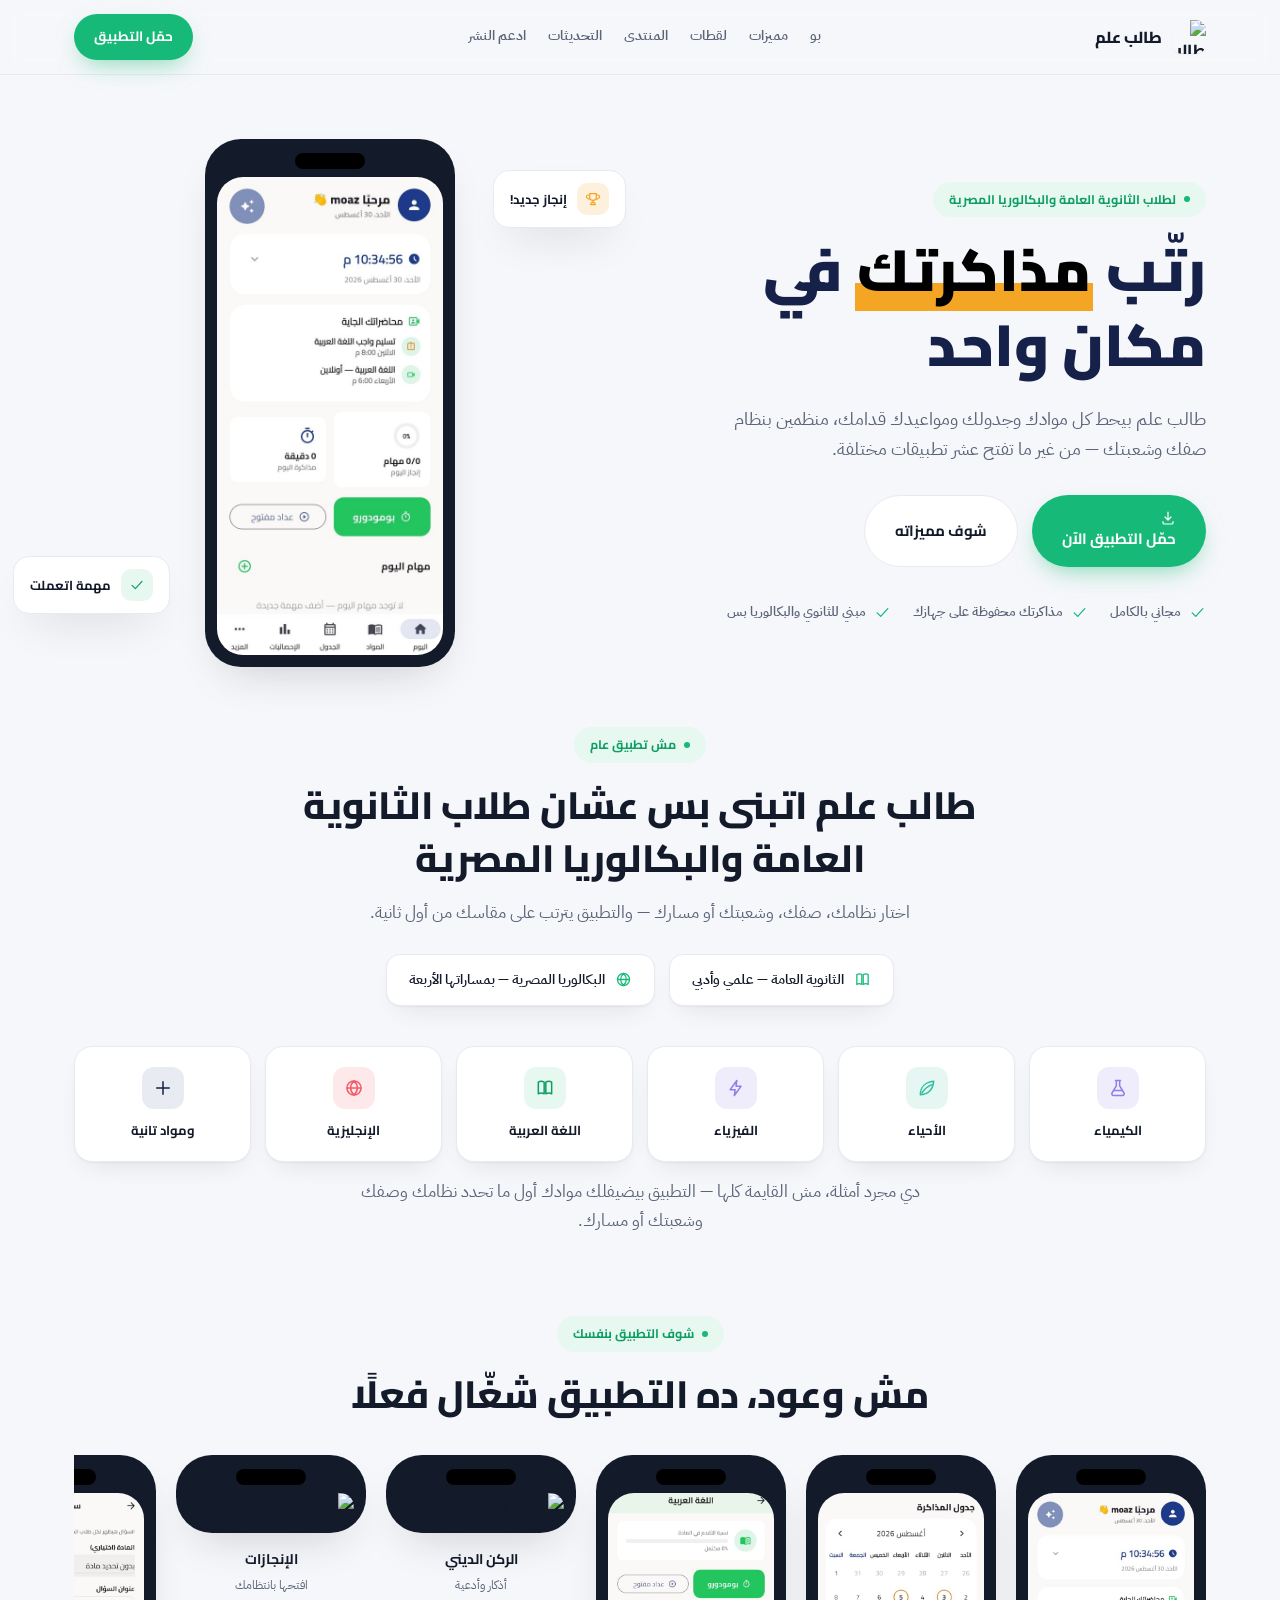
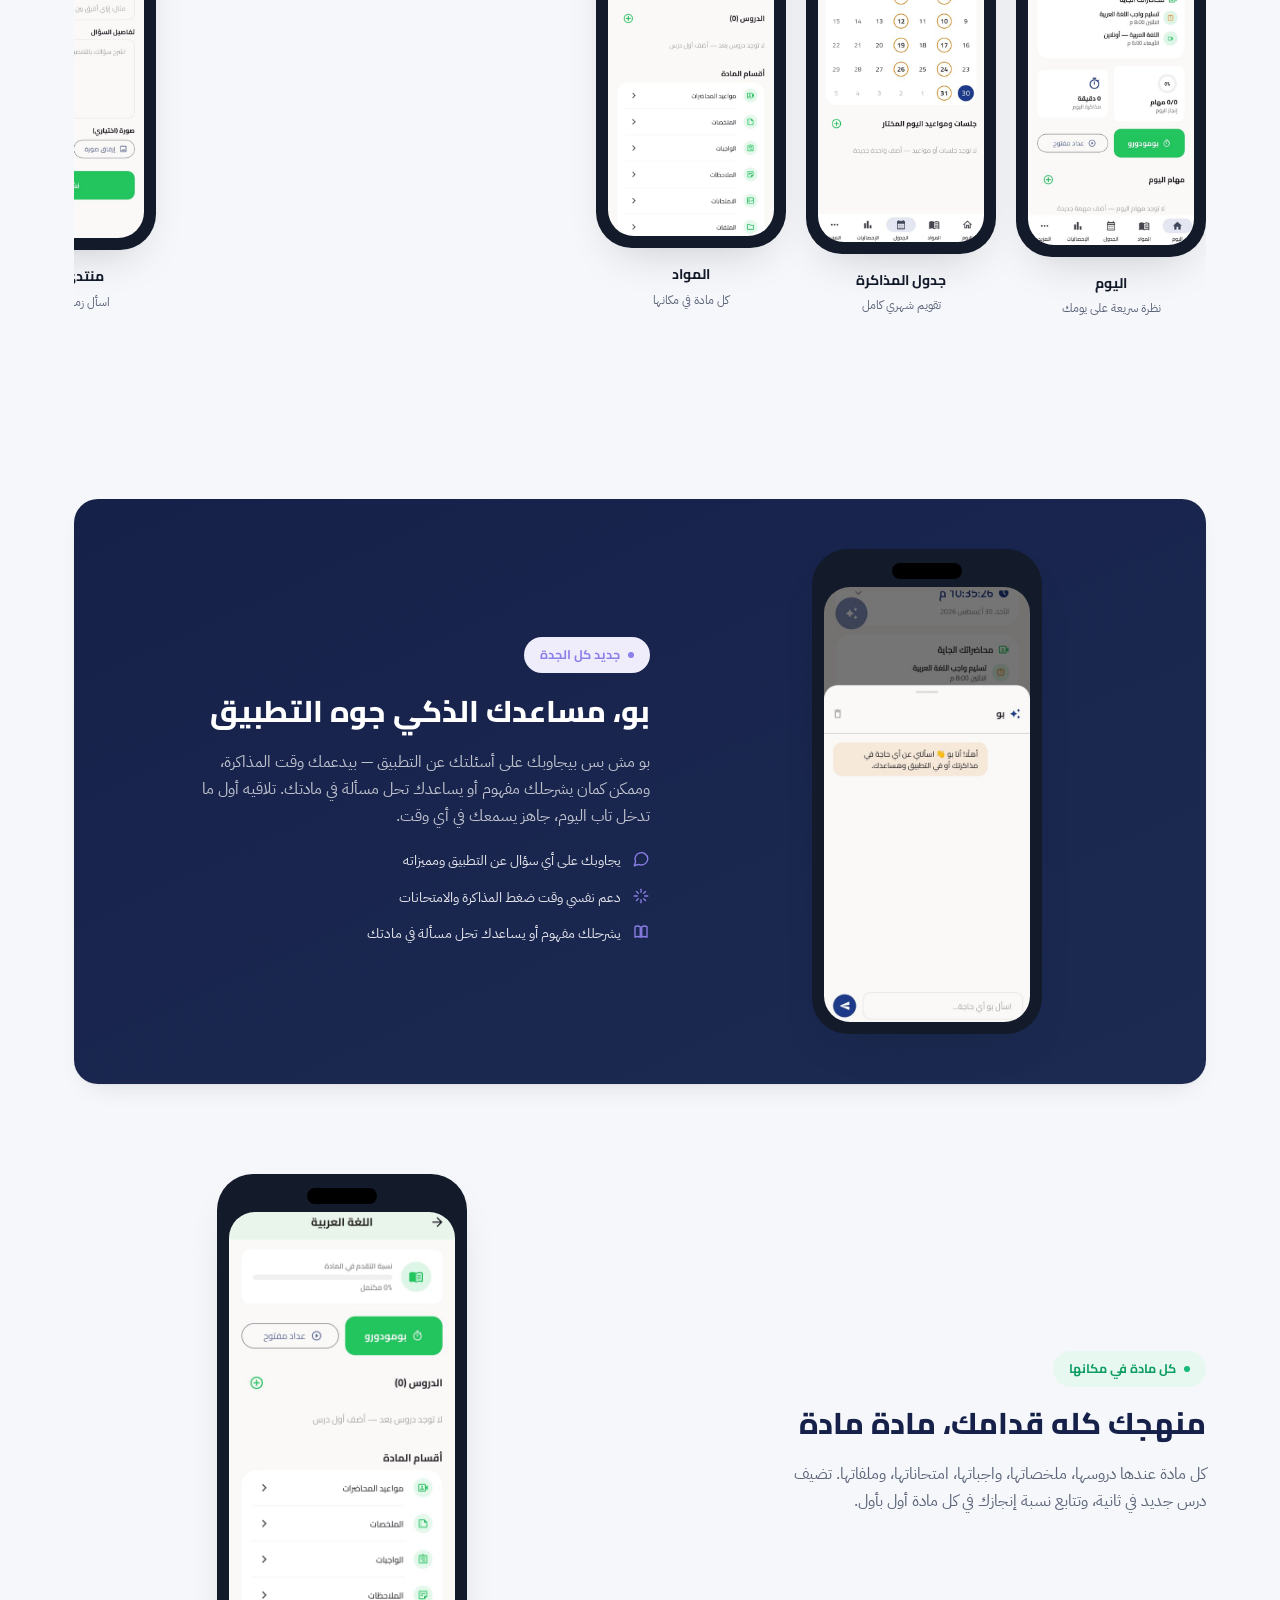
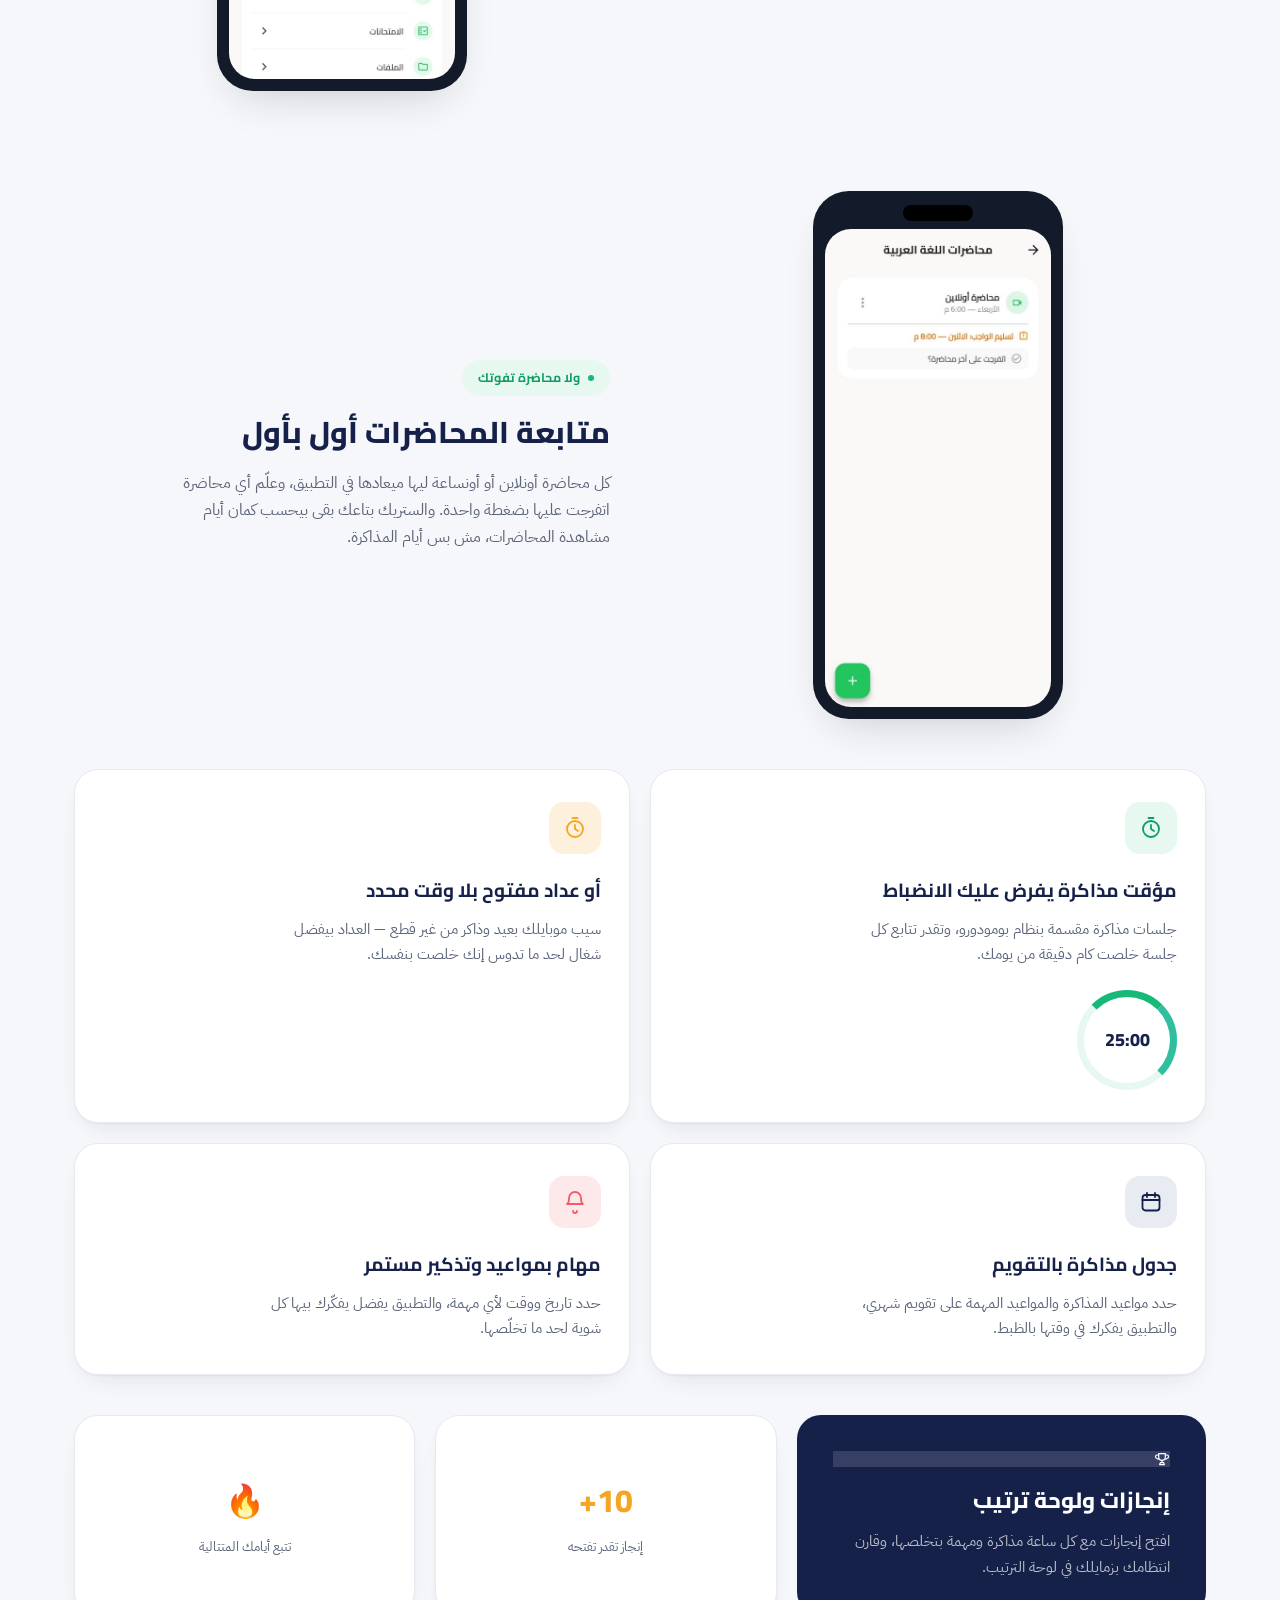
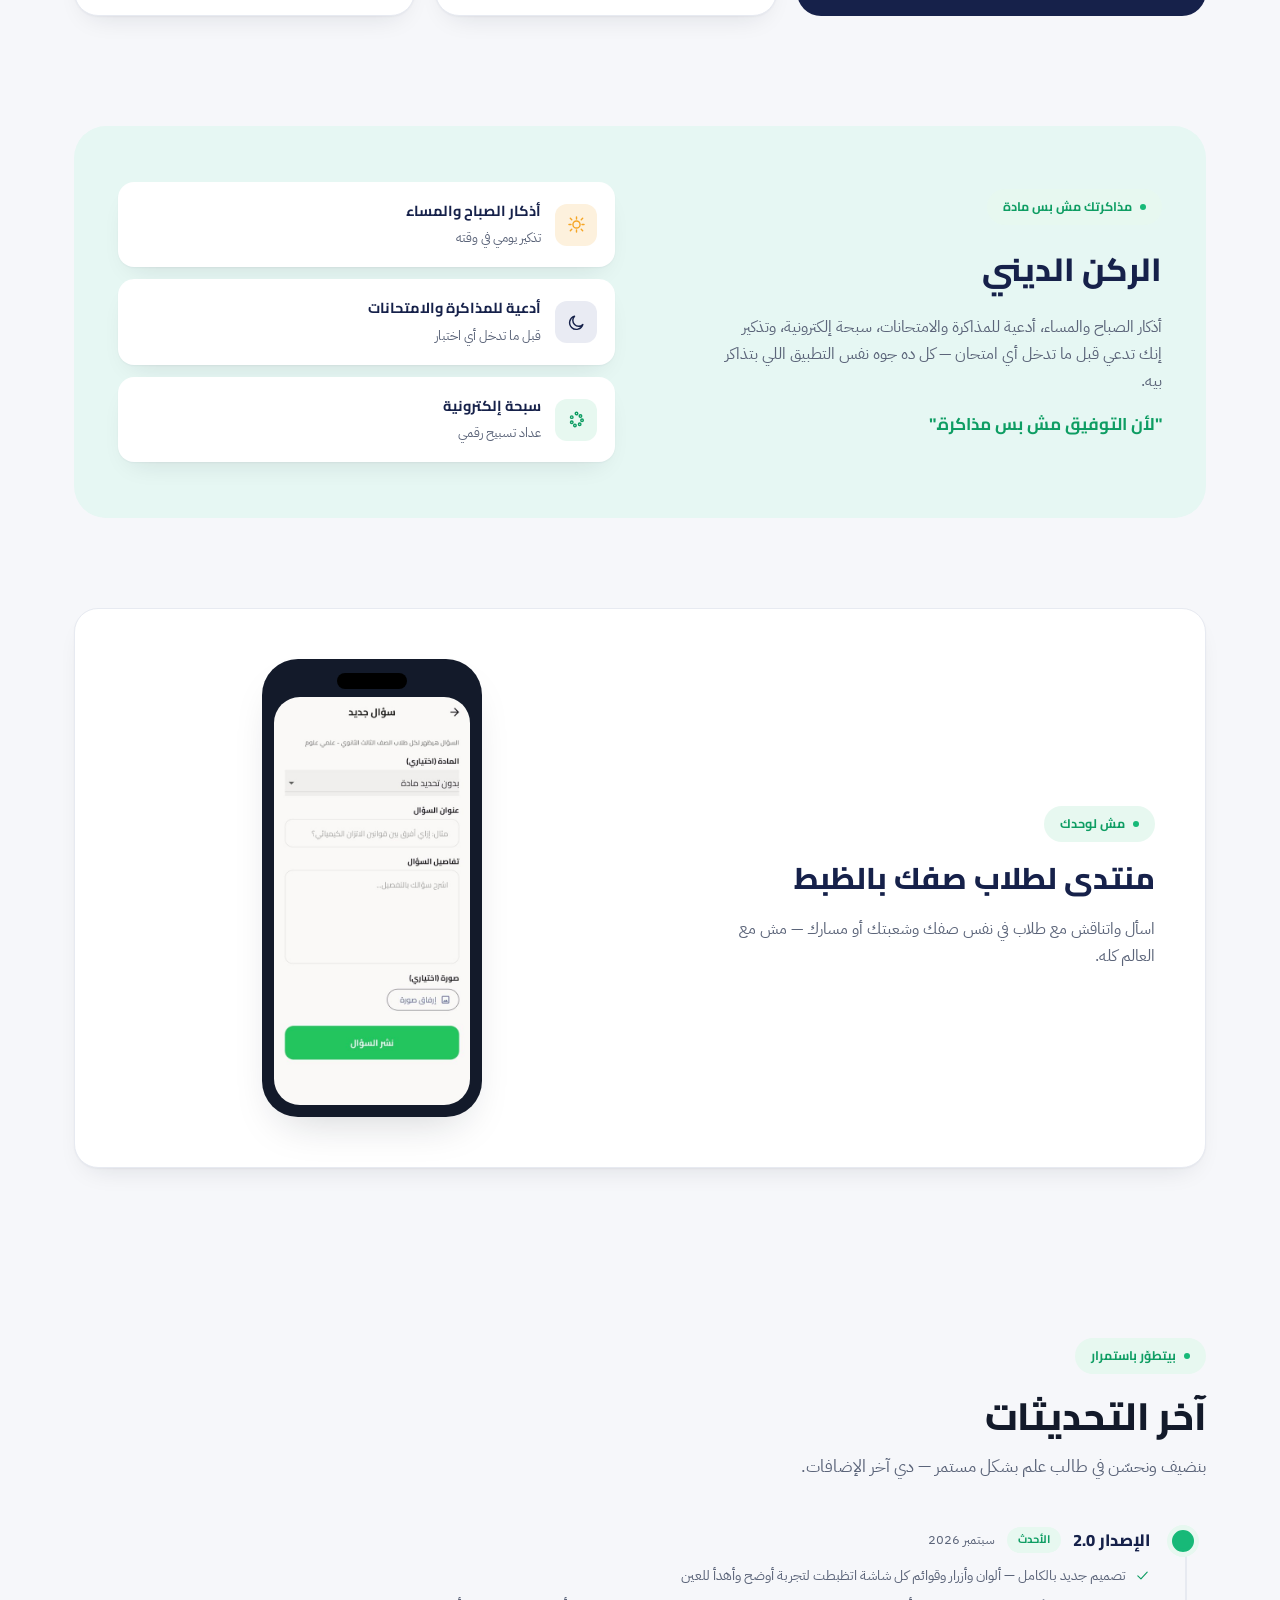
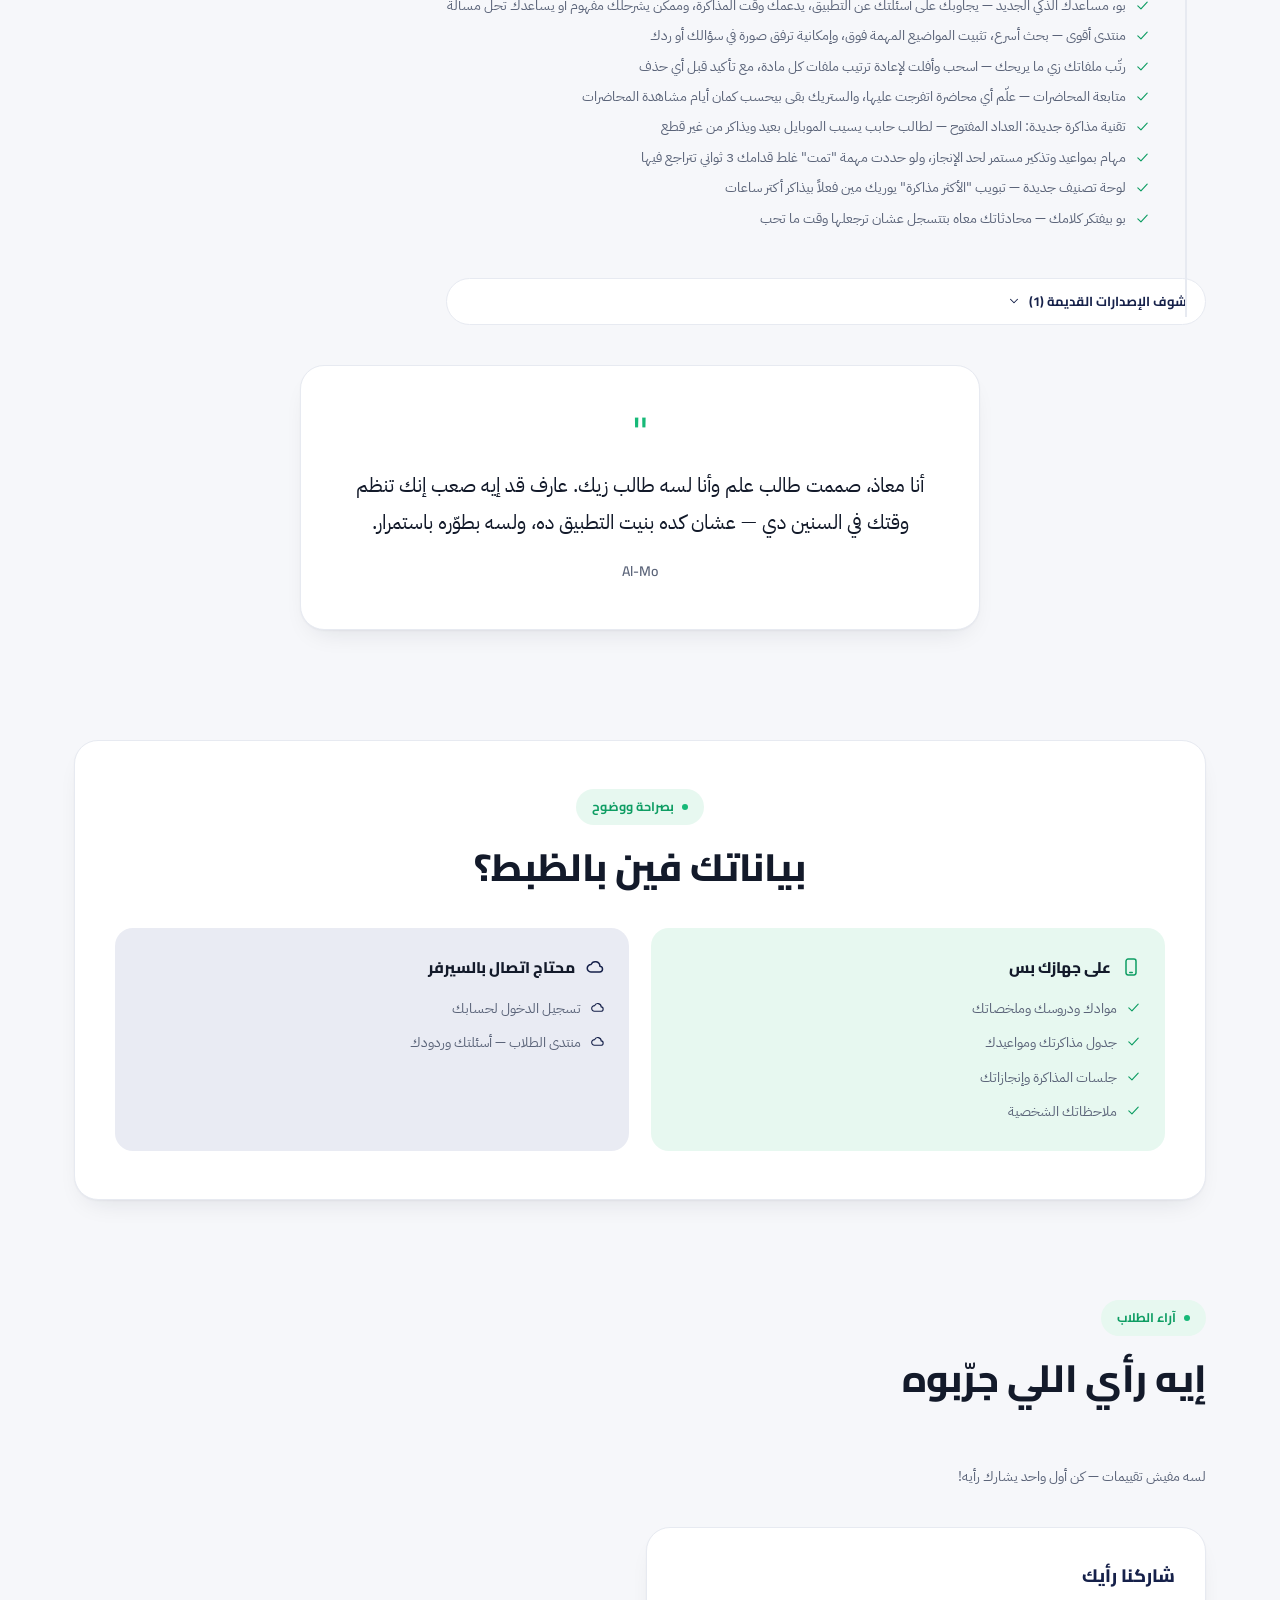
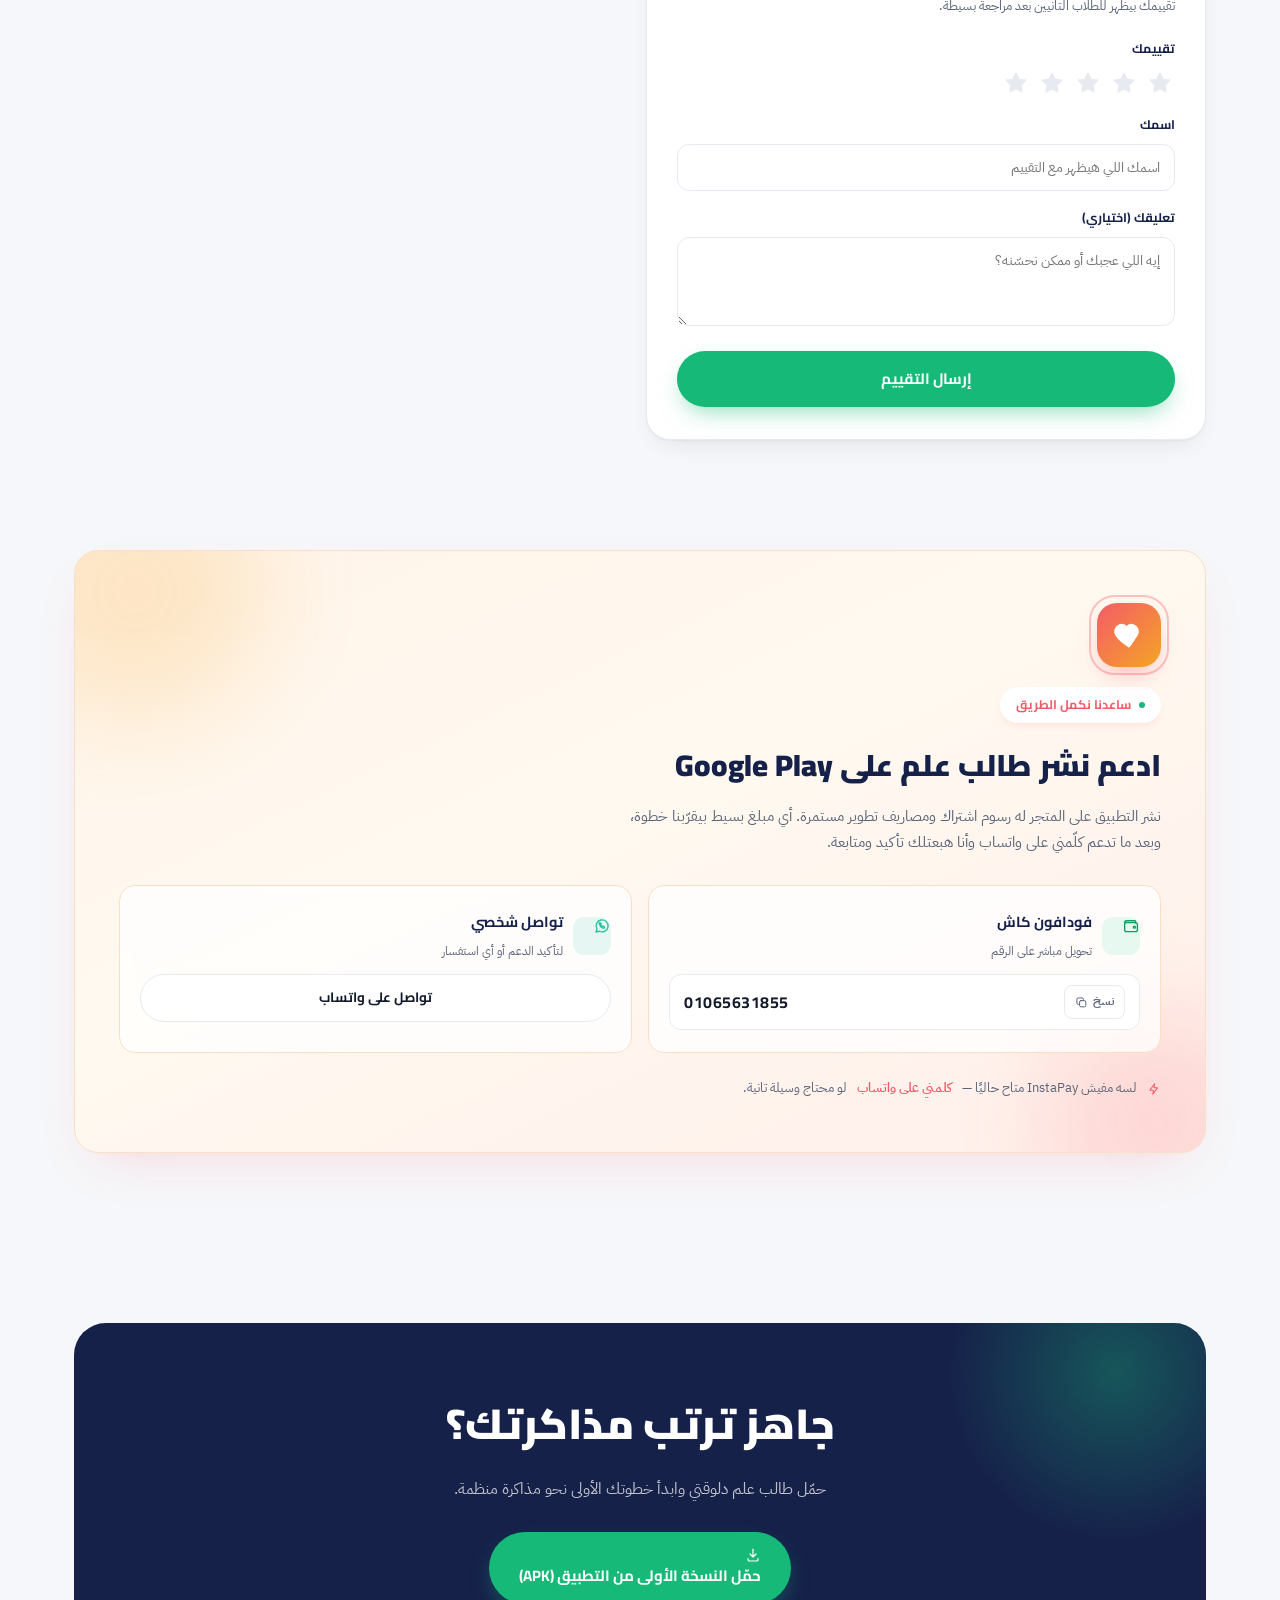
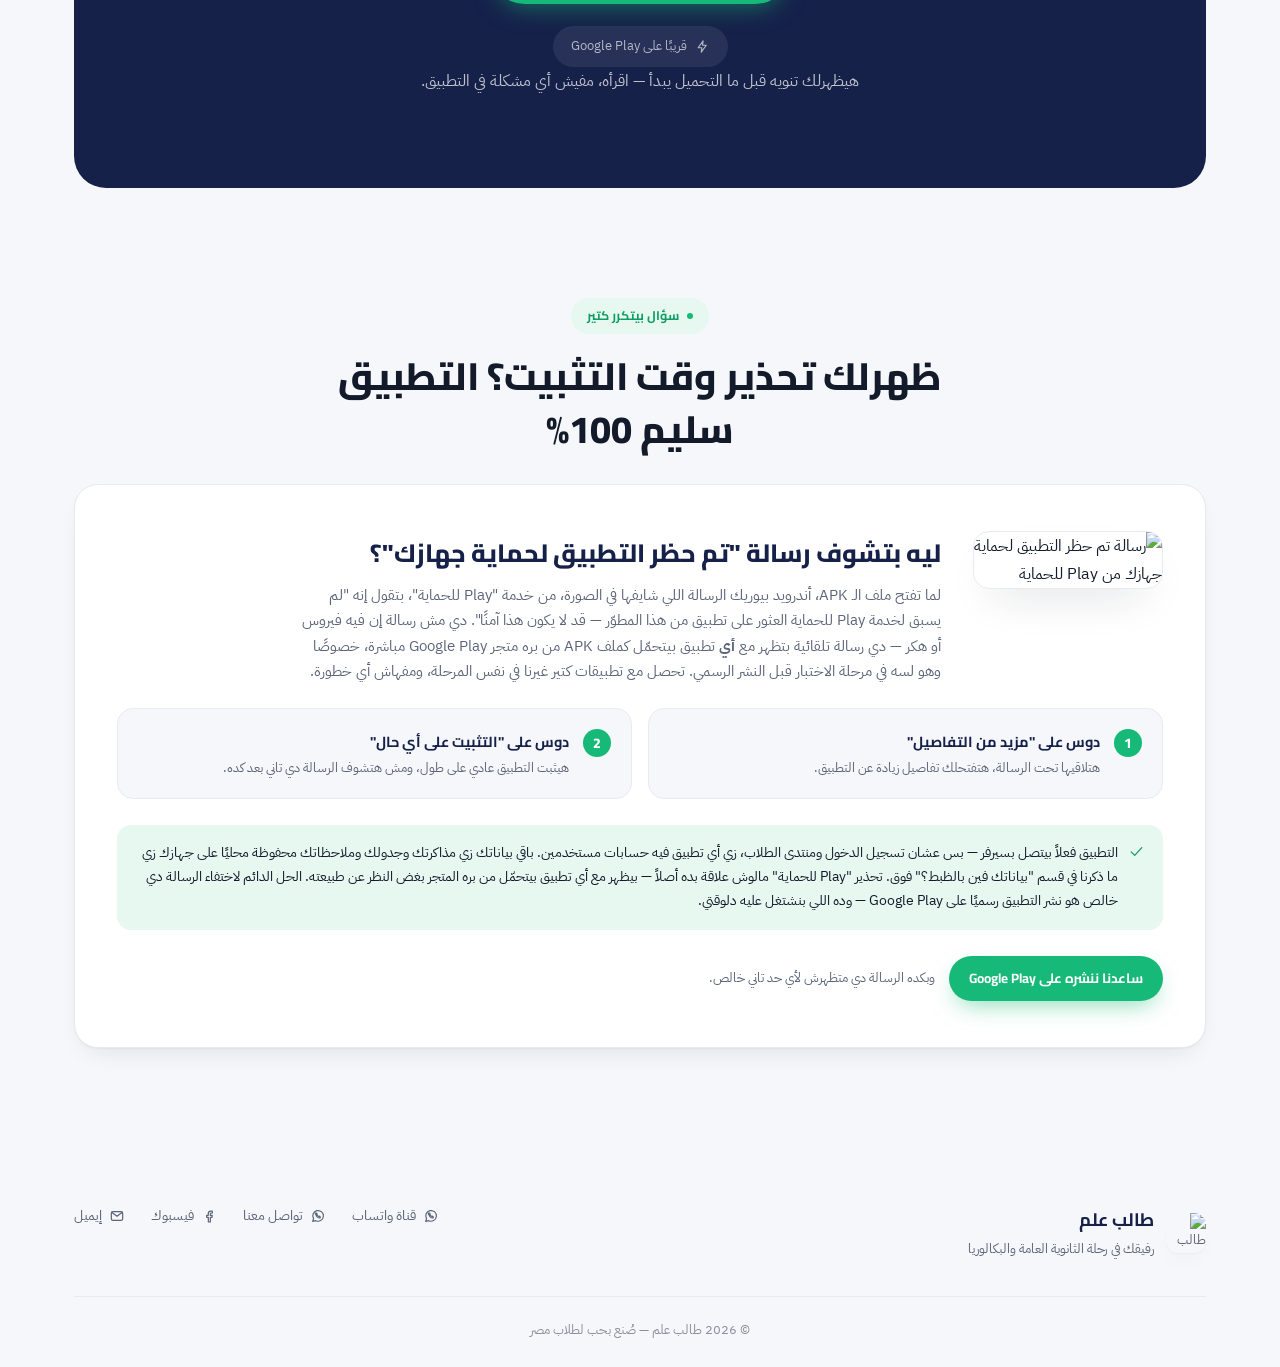
==== commit ac9409c6: "تحديث علي السايت" ====
--- a/index.html
+++ b/index.html
@@ -116,10 +116,17 @@
 .brand{display:flex;align-items:center;gap:10px;font-family:var(--font-d);font-weight:800;font-size:16px}
 .brand .mark{width:34px;height:34px;border-radius:10px;overflow:hidden;flex-shrink:0;box-shadow:var(--shadow)}
 .brand .mark img{width:100%;height:100%;object-fit:cover}
-.topnav{display:flex;align-items:center;gap:26px}
-.topnav a{font-size:14px;color:var(--ink-soft);font-weight:600;transition:color .2s}
+.topnav{display:flex;align-items:center;gap:22px;overflow-x:auto;-webkit-overflow-scrolling:touch;scrollbar-width:none}
+.topnav::-webkit-scrollbar{display:none}
+.topnav a{font-size:14px;color:var(--ink-soft);font-weight:600;transition:color .2s;white-space:nowrap;flex-shrink:0;position:relative;padding-bottom:2px}
 .topnav a:hover{color:var(--ink)}
-@media (max-width:760px){.topnav a{display:none}}
+.topnav a.active{color:var(--mint-dark)}
+.topnav a.active::after{content:'';position:absolute;right:0;left:0;bottom:-3px;height:2px;border-radius:2px;background:var(--mint-dark)}
+@media (max-width:760px){
+  #topbar .inner{flex-wrap:wrap;row-gap:10px}
+  .topnav{order:3;width:100%;justify-content:flex-start;padding-bottom:2px;mask-image:linear-gradient(to left, transparent, #000 18px);-webkit-mask-image:linear-gradient(to left, transparent, #000 18px)}
+}
+[id]{scroll-margin-top:96px}
 
 /* ===== HERO ===== */
 #hero{padding:64px 0 40px}
@@ -385,6 +392,16 @@
 }
 .update-item ul{display:flex;flex-direction:column;gap:8px}
 .update-item li{display:flex;align-items:flex-start;gap:9px;color:var(--ink-soft);font-size:14px;line-height:1.6}
+.updates-toggle{
+  display:flex;align-items:center;gap:8px;margin-top:8px;padding:11px 18px;
+  background:var(--surface);border:1px solid var(--line);border-radius:999px;
+  font-family:var(--font-d);font-weight:700;font-size:13px;color:var(--navy);
+  transition:all .2s;
+}
+.updates-toggle:hover{border-color:var(--mint);color:var(--mint-dark)}
+.updates-toggle svg{width:14px;height:14px;transition:transform .25s var(--ease)}
+.updates-toggle.is-open svg{transform:rotate(180deg)}
+.updates-older .update-item:first-child{padding-top:4px}
 .update-item li svg{width:15px;height:15px;color:var(--mint-dark);flex-shrink:0;margin-top:3px}
 
 /* ===== REVIEWS ===== */
@@ -546,6 +563,7 @@
     <symbol id="i-plus" viewBox="0 0 24 24"><path d="M12 4.5v15M4.5 12h15"/></symbol>
     <symbol id="i-chat" viewBox="0 0 24 24"><path d="M21 11.5a8.5 8.5 0 0 1-8.5 8.5c-1.3 0-2.5-.3-3.6-.8L3 21l1.8-5.4A8.5 8.5 0 1 1 21 11.5Z"/></symbol>
     <symbol id="i-bell" viewBox="0 0 24 24"><path d="M6 8a6 6 0 0 1 12 0c0 5 2 6 2 6H4s2-1 2-6Z"/><path d="M10 21a2 2 0 0 0 4 0"/></symbol>
+    <symbol id="i-chevron" viewBox="0 0 24 24"><path d="m6 9 6 6 6-6"/></symbol>
     <symbol id="i-star" viewBox="0 0 24 24"><path d="m12 3.5 2.6 5.4 5.9.8-4.3 4.2 1 5.9L12 17l-5.2 2.8 1-5.9-4.3-4.2 5.9-.8L12 3.5Z"/></symbol>
     <symbol id="i-user" viewBox="0 0 24 24"><circle cx="12" cy="8" r="3.6"/><path d="M5 20c1-3.6 4-5.5 7-5.5s6 1.9 7 5.5"/></symbol>
     <symbol id="i-sparkle" viewBox="0 0 24 24"><path d="M12 3v4M12 17v4M3 12h4M17 12h4M6 6l2.5 2.5M15.5 15.5 18 18M18 6l-2.5 2.5M8.5 15.5 6 18"/></symbol>
@@ -558,10 +576,13 @@
       <span class="mark"><img src="assets/app-icon.png" alt="طالب علم"></span>
       طالب علم
     </div>
-    <nav class="topnav">
-      <a href="#features">مميزات</a>
-      <a href="#gallery">لقطات من التطبيق</a>
-      <a href="#support">ادعم النشر</a>
+    <nav class="topnav" id="topnav">
+      <a href="#bo-assistant" data-nav>بو</a>
+      <a href="#features" data-nav>مميزات</a>
+      <a href="#gallery" data-nav>لقطات</a>
+      <a href="#forum" data-nav>المنتدى</a>
+      <a href="#updates" data-nav>التحديثات</a>
+      <a href="#support" data-nav>ادعم النشر</a>
     </nav>
     <button class="btn btn-mint btn-sm" data-download><span>حمّل التطبيق</span></button>
   </div>
@@ -599,21 +620,6 @@
 </section>
 
 <!-- ============ SUBJECTS ============ -->
-<section id="subjects">
-  <div class="wrap">
-    <p class="eyebrow" style="justify-content:center;display:flex" data-reveal><i></i>أمثلة من موادك</p>
-    <div class="subject-grid" data-reveal>
-      <div class="subject-chip"><span class="ic" style="background:var(--lavender-pale);color:var(--lavender)"><svg viewBox="0 0 24 24" class="icon"><use href="#i-flask"/></svg></span><b>الكيمياء</b></div>
-      <div class="subject-chip"><span class="ic" style="background:var(--teal-pale);color:var(--teal)"><svg viewBox="0 0 24 24" class="icon"><use href="#i-leaf"/></svg></span><b>الأحياء</b></div>
-      <div class="subject-chip"><span class="ic" style="background:var(--lavender-pale);color:var(--lavender)"><svg viewBox="0 0 24 24" class="icon"><use href="#i-bolt"/></svg></span><b>الفيزياء</b></div>
-      <div class="subject-chip"><span class="ic" style="background:var(--mint-pale);color:var(--mint-dark)"><svg viewBox="0 0 24 24" class="icon"><use href="#i-book"/></svg></span><b>اللغة العربية</b></div>
-      <div class="subject-chip"><span class="ic" style="background:var(--coral-pale);color:var(--coral)"><svg viewBox="0 0 24 24" class="icon"><use href="#i-globe"/></svg></span><b>الإنجليزية</b></div>
-      <div class="subject-chip"><span class="ic" style="background:var(--navy-pale);color:var(--navy)"><svg viewBox="0 0 24 24" class="icon"><use href="#i-plus"/></svg></span><b>ومواد تانية</b></div>
-    </div>
-    <p class="section-sub" style="margin:18px auto 0" data-reveal>دي مجرد أمثلة، مش القايمة كلها — التطبيق بيضيفلك موادك أول ما تحدد نظامك وصفك وشعبتك أو مسارك.</p>
-  </div>
-</section>
-
 <!-- ============ WHO ============ -->
 <section id="who">
   <div class="wrap" data-reveal>
@@ -624,6 +630,15 @@
       <span class="badge card"><svg viewBox="0 0 24 24" class="icon"><use href="#i-book"/></svg> الثانوية العامة — علمي وأدبي</span>
       <span class="badge card"><svg viewBox="0 0 24 24" class="icon"><use href="#i-globe"/></svg> البكالوريا المصرية — بمساراتها الأربعة</span>
     </div>
+    <div class="subject-grid" style="margin-top:40px" data-reveal>
+      <div class="subject-chip"><span class="ic" style="background:var(--lavender-pale);color:var(--lavender)"><svg viewBox="0 0 24 24" class="icon"><use href="#i-flask"/></svg></span><b>الكيمياء</b></div>
+      <div class="subject-chip"><span class="ic" style="background:var(--teal-pale);color:var(--teal)"><svg viewBox="0 0 24 24" class="icon"><use href="#i-leaf"/></svg></span><b>الأحياء</b></div>
+      <div class="subject-chip"><span class="ic" style="background:var(--lavender-pale);color:var(--lavender)"><svg viewBox="0 0 24 24" class="icon"><use href="#i-bolt"/></svg></span><b>الفيزياء</b></div>
+      <div class="subject-chip"><span class="ic" style="background:var(--mint-pale);color:var(--mint-dark)"><svg viewBox="0 0 24 24" class="icon"><use href="#i-book"/></svg></span><b>اللغة العربية</b></div>
+      <div class="subject-chip"><span class="ic" style="background:var(--coral-pale);color:var(--coral)"><svg viewBox="0 0 24 24" class="icon"><use href="#i-globe"/></svg></span><b>الإنجليزية</b></div>
+      <div class="subject-chip"><span class="ic" style="background:var(--navy-pale);color:var(--navy)"><svg viewBox="0 0 24 24" class="icon"><use href="#i-plus"/></svg></span><b>ومواد تانية</b></div>
+    </div>
+    <p class="section-sub" style="margin:16px auto 0" data-reveal>دي مجرد أمثلة، مش القايمة كلها — التطبيق بيضيفلك موادك أول ما تحدد نظامك وصفك وشعبتك أو مسارك.</p>
   </div>
 </section>
 
@@ -699,6 +714,17 @@
       </div>
     </div>
 
+    <div class="feature-big">
+      <div class="phone" data-reveal="scale">
+        <div class="screen"><img src="assets/screenshots/lectures.jpg" alt="متابعة المحاضرات" loading="lazy"></div>
+      </div>
+      <div class="feature-text" data-reveal>
+        <span class="eyebrow"><i></i>ولا محاضرة تفوتك</span>
+        <h3>متابعة المحاضرات أول بأول</h3>
+        <p>كل محاضرة أونلاين أو أونساعة ليها ميعادها في التطبيق، وعلّم أي محاضرة اتفرجت عليها بضغطة واحدة. والستريك بتاعك بقى بيحسب كمان أيام مشاهدة المحاضرات، مش بس أيام المذاكرة.</p>
+      </div>
+    </div>
+
     <div class="feature-grid">
       <div class="f-card card" data-reveal>
         <div class="ic-round" style="background:var(--mint-pale);color:var(--mint-dark)"><svg viewBox="0 0 24 24" class="icon"><use href="#i-timer"/></svg></div>
@@ -723,22 +749,22 @@
       </div>
     </div>
 
-  </div>
-</section>
-
-<!-- ============ LECTURES ============ -->
-<section id="lectures">
-  <div class="wrap">
-    <div class="feature-big">
-      <div class="phone" data-reveal="scale">
-        <div class="screen"><img src="assets/screenshots/lectures.jpg" alt="متابعة المحاضرات" loading="lazy"></div>
-      </div>
-      <div class="feature-text" data-reveal>
-        <span class="eyebrow"><i></i>ولا محاضرة تفوتك</span>
-        <h3>متابعة المحاضرات أول بأول</h3>
-        <p>كل محاضرة أونلاين أو أونساعة ليها ميعادها في التطبيق، وعلّم أي محاضرة اتفرجت عليها بضغطة واحدة. والستريك بتاعك بقى بيحسب كمان أيام مشاهدة المحاضرات، مش بس أيام المذاكرة.</p>
-      </div>
-    </div>
+    <div class="strip" style="margin-top:20px">
+      <div class="strip-main" data-reveal>
+        <div class="ic-round"><svg viewBox="0 0 24 24" class="icon"><use href="#i-trophy"/></svg></div>
+        <h4>إنجازات ولوحة ترتيب</h4>
+        <p>افتح إنجازات مع كل ساعة مذاكرة ومهمة بتخلصها، وقارن انتظامك بزمايلك في لوحة الترتيب.</p>
+      </div>
+      <div class="mini-card card" data-reveal>
+        <span class="num"><span class="cnt" data-count="10">0</span>+</span>
+        <span class="lbl">إنجاز تقدر تفتحه</span>
+      </div>
+      <div class="mini-card card" data-reveal>
+        <span class="num">🔥</span>
+        <span class="lbl">تتبع أيامك المتتالية</span>
+      </div>
+    </div>
+
   </div>
 </section>
 
@@ -770,24 +796,39 @@
   </div>
 </section>
 
-<!-- ============ GAMIFY ============ -->
-<section id="gamify">
+<!-- ============ DATA CLARITY ============ -->
+<!-- ============ FORUM ============ -->
+<section id="forum">
   <div class="wrap">
-    <div class="strip">
-      <div class="strip-main" data-reveal>
-        <div class="ic-round"><svg viewBox="0 0 24 24" class="icon"><use href="#i-trophy"/></svg></div>
-        <h4>إنجازات ولوحة ترتيب</h4>
-        <p>افتح إنجازات مع كل ساعة مذاكرة ومهمة بتخلصها، وقارن انتظامك بزمايلك في لوحة الترتيب.</p>
-      </div>
-      <div class="mini-card card" data-reveal>
-        <span class="num"><span class="cnt" data-count="10">0</span>+</span>
-        <span class="lbl">إنجاز تقدر تفتحه</span>
-      </div>
-      <div class="mini-card card" data-reveal>
-        <span class="num">🔥</span>
-        <span class="lbl">تتبع أيامك المتتالية</span>
-      </div>
-    </div>
+    <div class="forum-card card" data-reveal>
+      <div class="feature-text">
+        <span class="eyebrow"><i></i>مش لوحدك</span>
+        <h3>منتدى لطلاب صفك بالظبط</h3>
+        <p>اسأل واتناقش مع طلاب في نفس صفك وشعبتك أو مسارك — مش مع العالم كله.</p>
+      </div>
+      <div class="phone"><div class="screen"><img src="assets/screenshots/forum.jpg" alt="منتدى الطلاب" loading="lazy"></div></div>
+    </div>
+  </div>
+</section>
+
+<!-- ============ UPDATES / CHANGELOG ============ -->
+<section id="updates">
+  <div class="wrap">
+    <div class="updates-head" data-reveal>
+      <span class="eyebrow"><i></i>بيتطوّر باستمرار</span>
+      <h2 class="section-title">آخر التحديثات</h2>
+      <p class="section-sub" style="margin-top:10px">بنضيف ونحسّن في طالب علم بشكل مستمر — دي آخر الإضافات.</p>
+    </div>
+    <div class="updates-list" id="updatesList" data-reveal></div>
+  </div>
+</section>
+
+<!-- ============ FOUNDER ============ -->
+<section id="founder">
+  <div class="wrap founder-card card" data-reveal="scale">
+    <span class="quote-mark">"</span>
+    <p>أنا معاذ، صممت طالب علم وأنا لسه طالب زيك. عارف قد إيه صعب إنك تنظم وقتك في السنين دي — عشان كده بنيت التطبيق ده، ولسه بطوّره باستمرار.</p>
+    <span class="who">Al-Mo</span>
   </div>
 </section>
 
@@ -818,41 +859,6 @@
         </div>
       </div>
     </div>
-  </div>
-</section>
-
-<!-- ============ FORUM ============ -->
-<section id="forum">
-  <div class="wrap">
-    <div class="forum-card card" data-reveal>
-      <div class="feature-text">
-        <span class="eyebrow"><i></i>مش لوحدك</span>
-        <h3>منتدى لطلاب صفك بالظبط</h3>
-        <p>اسأل واتناقش مع طلاب في نفس صفك وشعبتك أو مسارك — مش مع العالم كله.</p>
-      </div>
-      <div class="phone"><div class="screen"><img src="assets/screenshots/forum.jpg" alt="منتدى الطلاب" loading="lazy"></div></div>
-    </div>
-  </div>
-</section>
-
-<!-- ============ UPDATES / CHANGELOG ============ -->
-<section id="updates">
-  <div class="wrap">
-    <div class="updates-head" data-reveal>
-      <span class="eyebrow"><i></i>بيتطوّر باستمرار</span>
-      <h2 class="section-title">آخر التحديثات</h2>
-      <p class="section-sub" style="margin-top:10px">بنضيف ونحسّن في طالب علم بشكل مستمر — دي آخر الإضافات.</p>
-    </div>
-    <div class="updates-list" id="updatesList" data-reveal></div>
-  </div>
-</section>
-
-<!-- ============ FOUNDER ============ -->
-<section id="founder">
-  <div class="wrap founder-card card" data-reveal="scale">
-    <span class="quote-mark">"</span>
-    <p>أنا معاذ، صممت طالب علم وأنا لسه طالب زيك. عارف قد إيه صعب إنك تنظم وقتك في السنين دي — عشان كده بنيت التطبيق ده، ولسه بطوّره باستمرار.</p>
-    <span class="who">صانع التطبيق</span>
   </div>
 </section>
 
@@ -1074,7 +1080,7 @@
    حط لينك تحميل ملف الـ APK هنا (من GitHub Releases مثلًا) — مكان واحد بس
    وكل زراير التحميل في الموقع (فوق، النص، وقسم الـ CTA) هتستخدمه تلقائي.
    ===================================================================== */
-const APK_URL = "https://github.com/moaz2009amen-stack/taleb-elm-site/releases/download/v2.0/taleb-elm-v2.0.0.apk";
+const APK_URL = "https://github.com/moaz2009amen-stack/taleb-elm-site/releases/download/v1.0/taleb-elm-v2.0.0.apk";
 const WA_CHANNEL_URL = "https://whatsapp.com/channel/0029VbDeexfIyPtIvmXFRG2r";
 
 /* =====================================================================
@@ -1167,7 +1173,8 @@
 function renderUpdates(){
   var list = document.getElementById('updatesList');
   if(!list) return;
-  list.innerHTML = APP_UPDATES.map(function(u){
+
+  function itemHtml(u){
     return '<div class="update-item' + (u.latest ? ' is-latest' : '') + '">' +
       '<div class="update-top">' +
         '<span class="update-version">' + u.version + '</span>' +
@@ -1178,7 +1185,34 @@
         return '<li><svg viewBox="0 0 24 24" class="icon"><use href="#i-check"/></svg>' + t + '</li>';
       }).join('') + '</ul>' +
     '</div>';
-  }).join('');
+  }
+
+  var latestItems = APP_UPDATES.filter(function(u){ return u.latest; });
+  var olderItems = APP_UPDATES.filter(function(u){ return !u.latest; });
+
+  var html = latestItems.map(itemHtml).join('');
+  if(olderItems.length){
+    html += '<div class="updates-older" id="updatesOlder" hidden>' + olderItems.map(itemHtml).join('') + '</div>' +
+      '<button type="button" class="updates-toggle" id="updatesToggle">' +
+        '<span>شوف الإصدارات القديمة (' + olderItems.length + ')</span>' +
+        '<svg viewBox="0 0 24 24" class="icon"><use href="#i-chevron"/></svg>' +
+      '</button>';
+  }
+  list.innerHTML = html;
+
+  var toggleBtn = document.getElementById('updatesToggle');
+  var olderBox = document.getElementById('updatesOlder');
+  if(toggleBtn && olderBox){
+    toggleBtn.addEventListener('click', function(){
+      var isHidden = olderBox.hasAttribute('hidden');
+      if(isHidden){ olderBox.removeAttribute('hidden'); }
+      else{ olderBox.setAttribute('hidden', ''); }
+      toggleBtn.classList.toggle('is-open', isHidden);
+      toggleBtn.querySelector('span').textContent = isHidden
+        ? 'إخفاء الإصدارات القديمة'
+        : 'شوف الإصدارات القديمة (' + olderItems.length + ')';
+    });
+  }
 }
 
 /* =====================================================================
@@ -1383,6 +1417,40 @@
       supportFab.classList.toggle('show', shouldShow);
     }
     window.addEventListener('scroll', updateFabVisibility, { passive: true });
+  }
+
+  /* Scrollspy: يميّز في قائمة التنقل فوق الرابط بتاع القسم اللي الزائر
+     فيه دلوقتي، عشان يفضل حاسس بمكانه في الصفحة. */
+  var navLinks = document.querySelectorAll('.topnav a[data-nav]');
+  if(navLinks.length){
+    var navMap = {};
+    navLinks.forEach(function(a){
+      var id = a.getAttribute('href').slice(1);
+      var section = document.getElementById(id);
+      if(section) navMap[id] = a;
+    });
+    var spyIo = new IntersectionObserver(function(entries){
+      entries.forEach(function(en){
+        var link = navMap[en.target.id];
+        if(!link) return;
+        if(en.isIntersecting) link.classList.add('active');
+        else link.classList.remove('active');
+      });
+      /* لو أكتر من قسم ظاهر جزئيًا في نفس اللحظة، خلي الأقرب لمنتصف الشاشة هو النشط */
+      var visible = Array.from(navLinks).filter(function(a){ return a.classList.contains('active'); });
+      if(visible.length > 1){
+        visible.forEach(function(a){ a.classList.remove('active'); });
+        var mid = window.innerHeight / 2;
+        var closest = null, closestDist = Infinity;
+        Object.keys(navMap).forEach(function(id){
+          var r = document.getElementById(id).getBoundingClientRect();
+          var dist = Math.abs((r.top + r.bottom) / 2 - mid);
+          if(dist < closestDist){ closestDist = dist; closest = navMap[id]; }
+        });
+        if(closest) closest.classList.add('active');
+      }
+    }, { rootMargin: '-96px 0px -60% 0px', threshold: 0 });
+    Object.keys(navMap).forEach(function(id){ spyIo.observe(document.getElementById(id)); });
   }
 
   /* download modal — shown BEFORE any actual download starts */
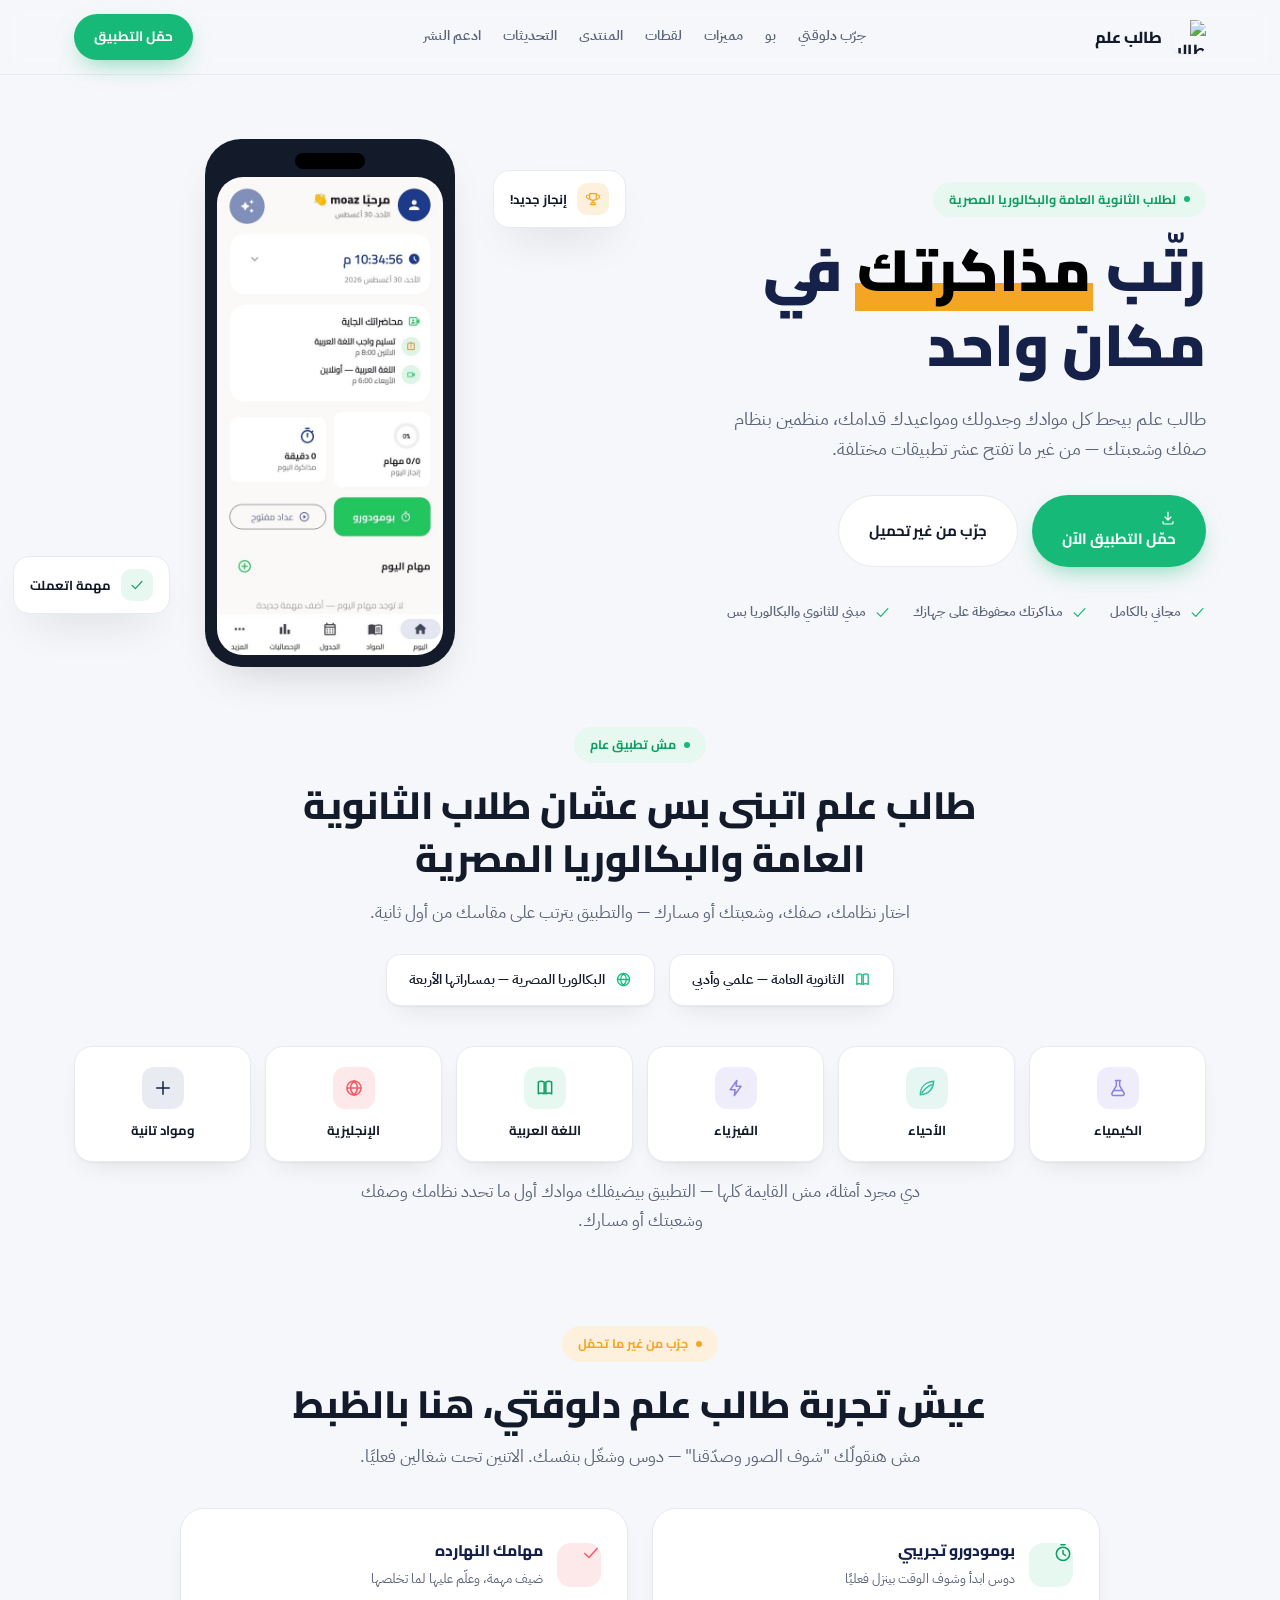
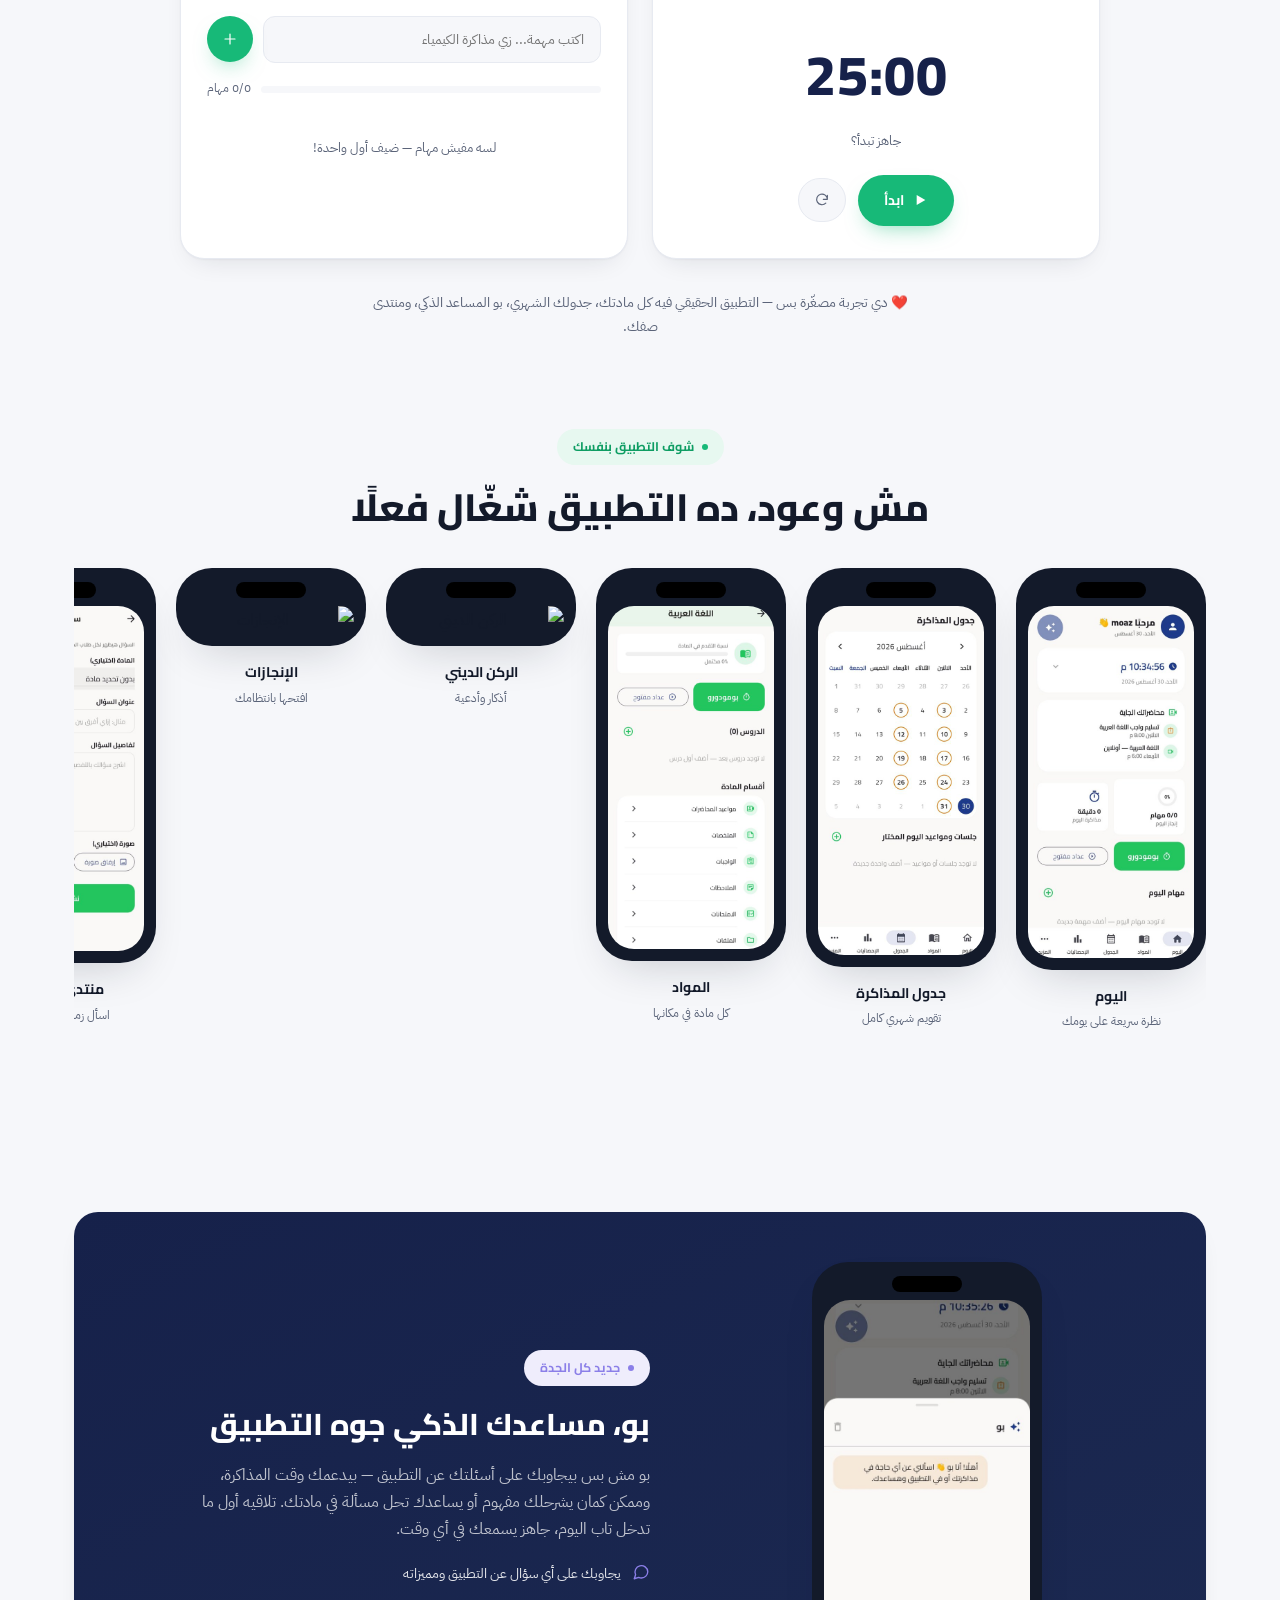
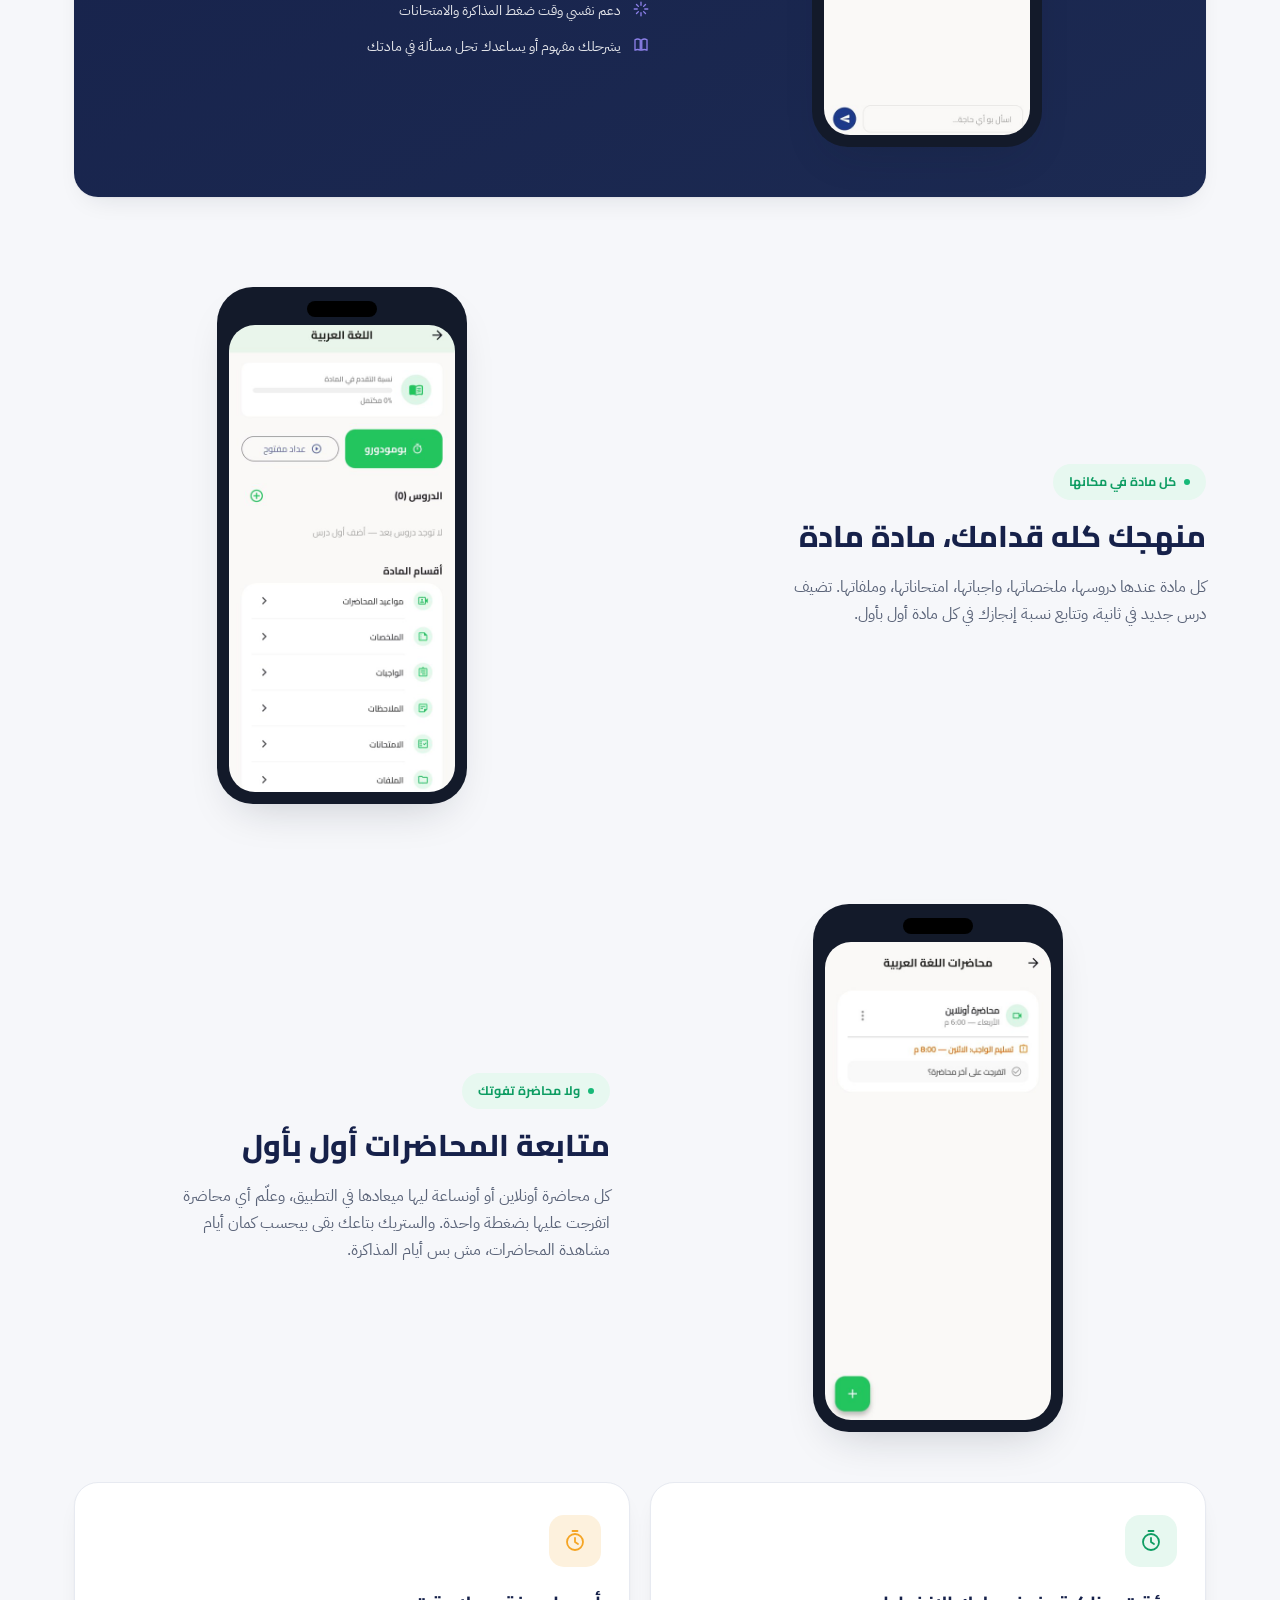
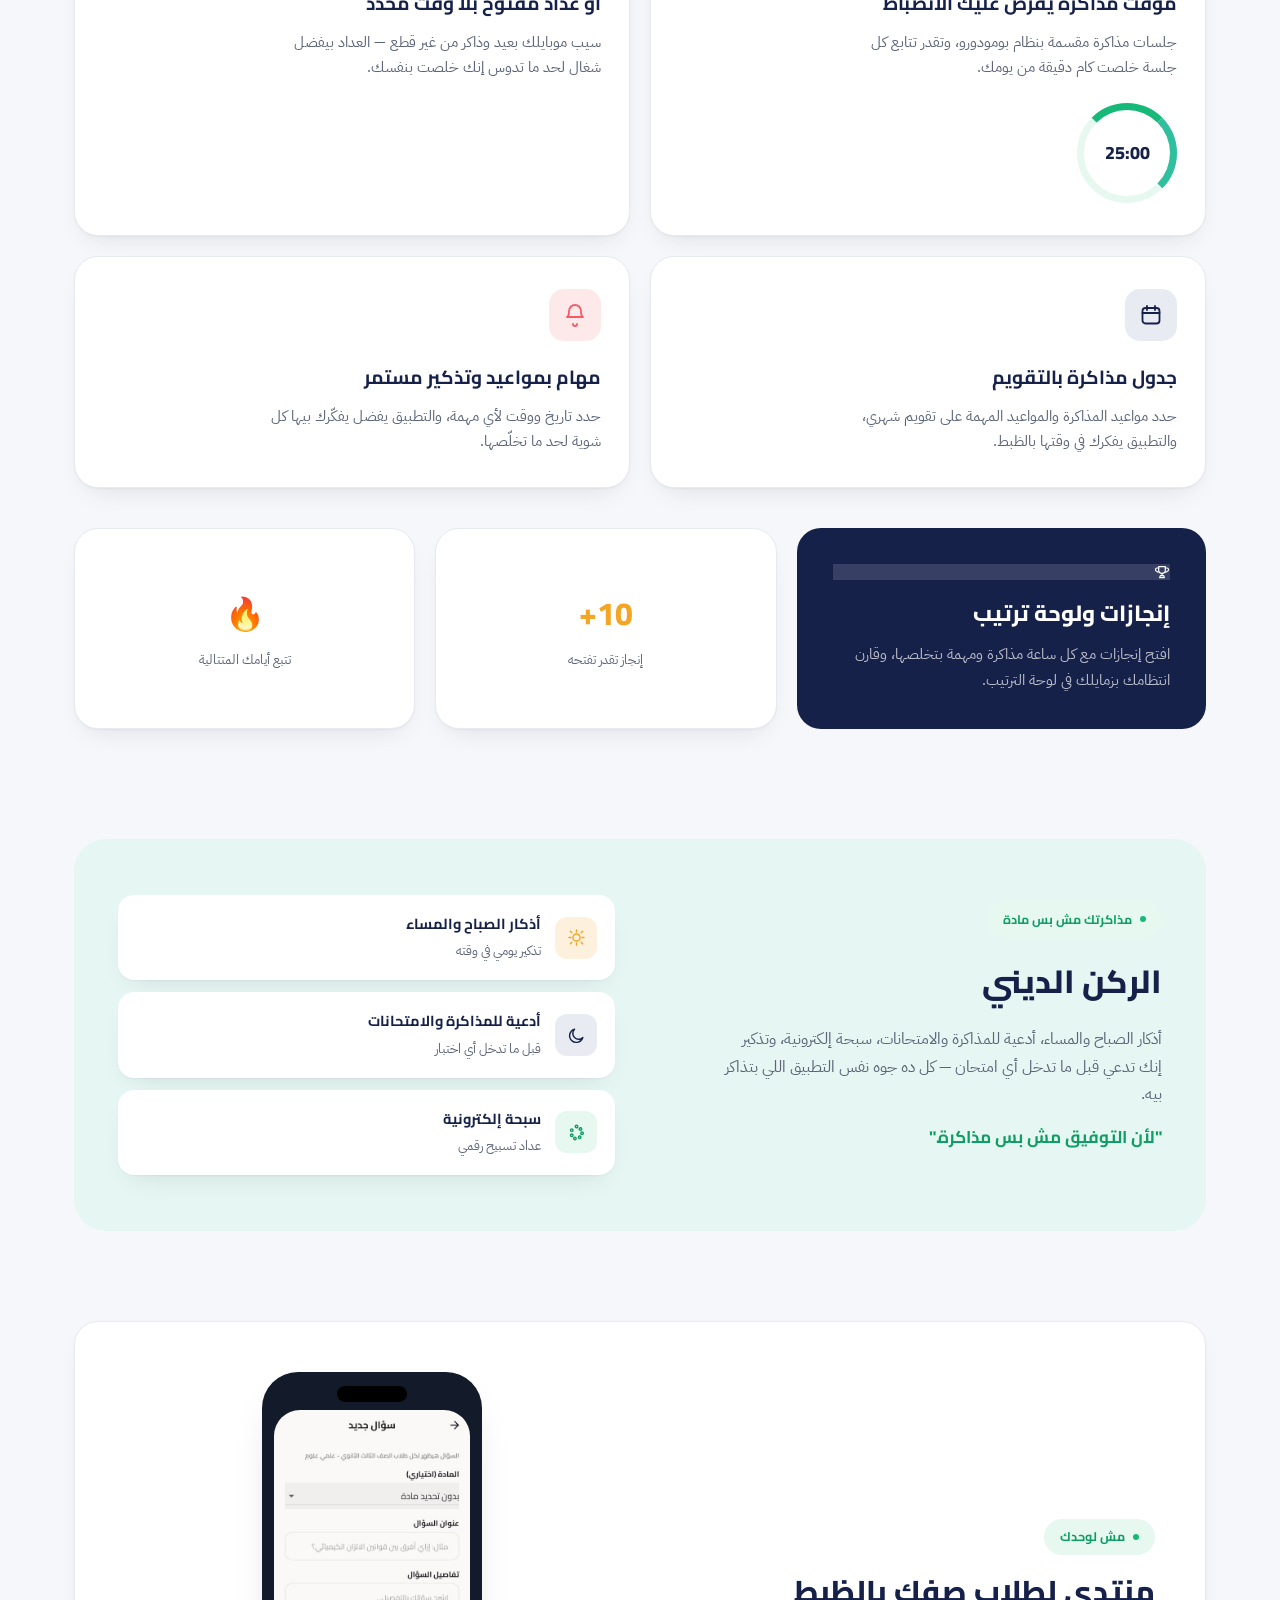
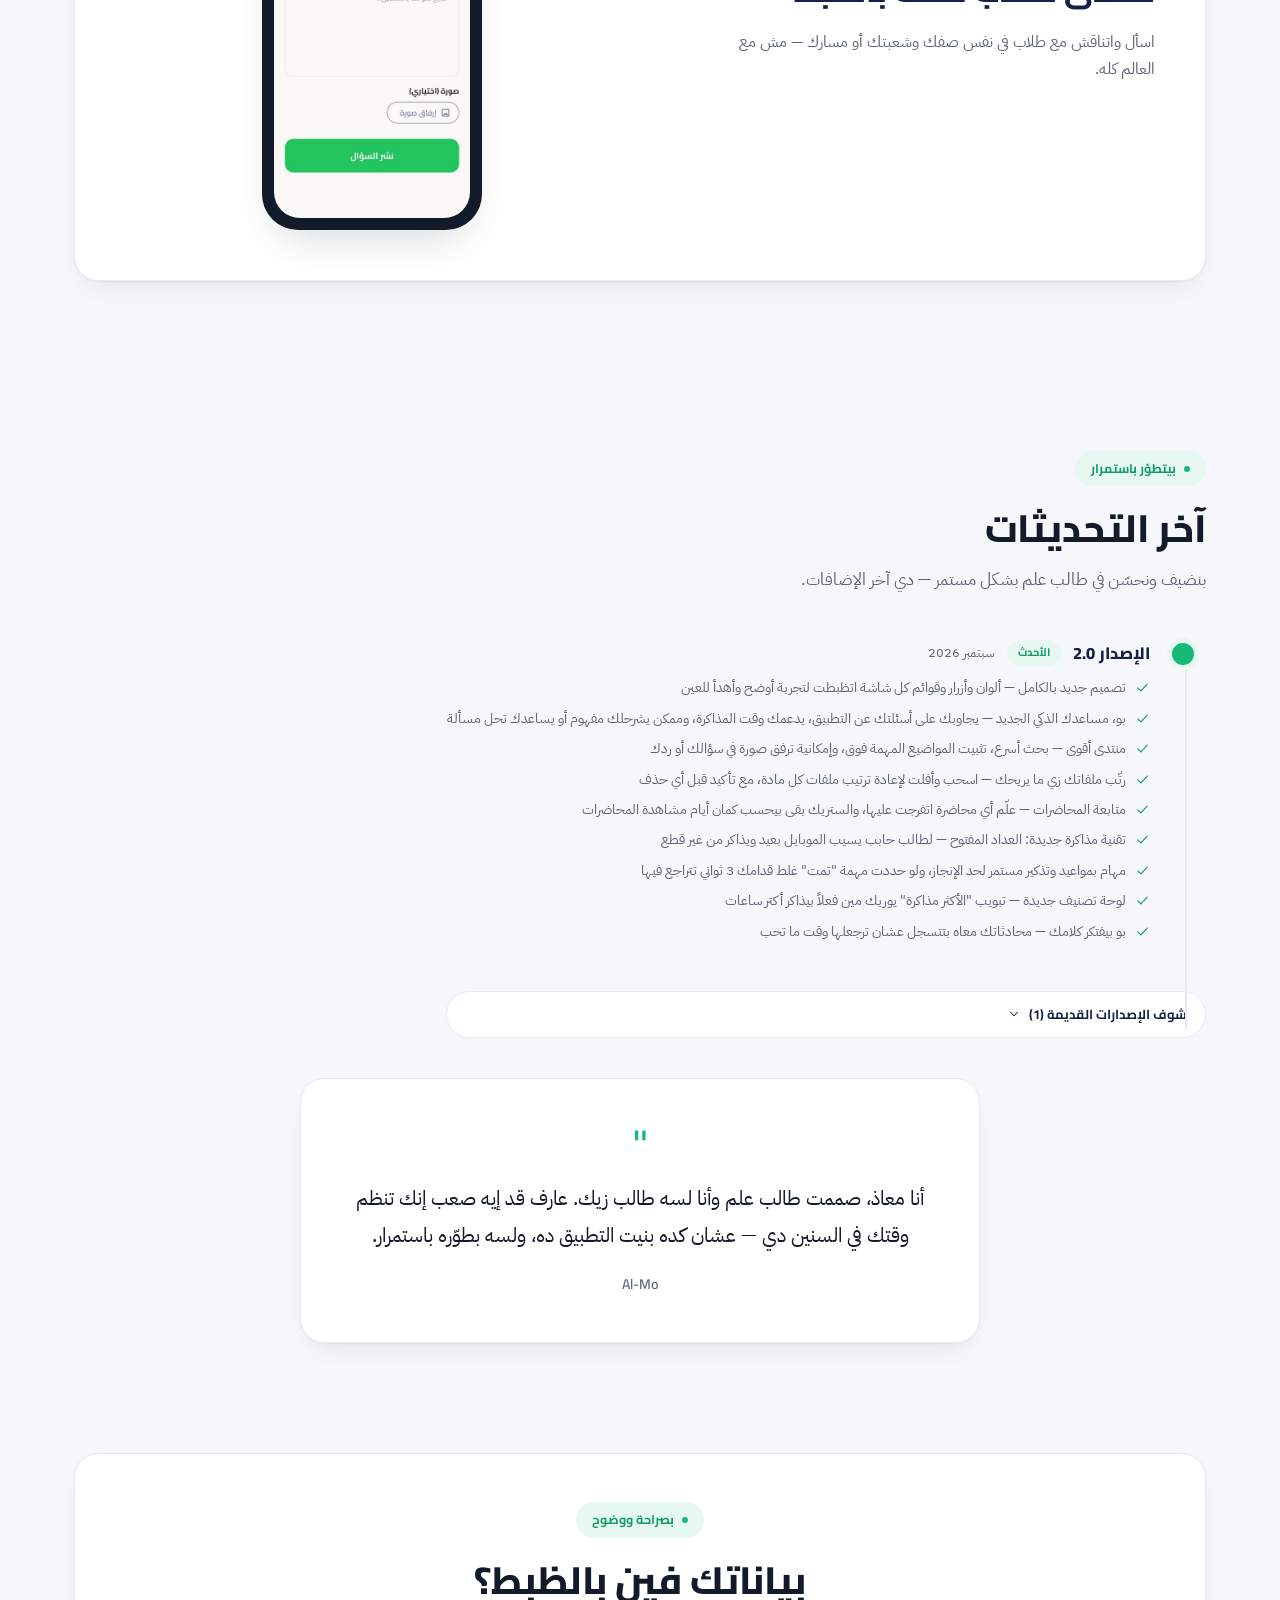
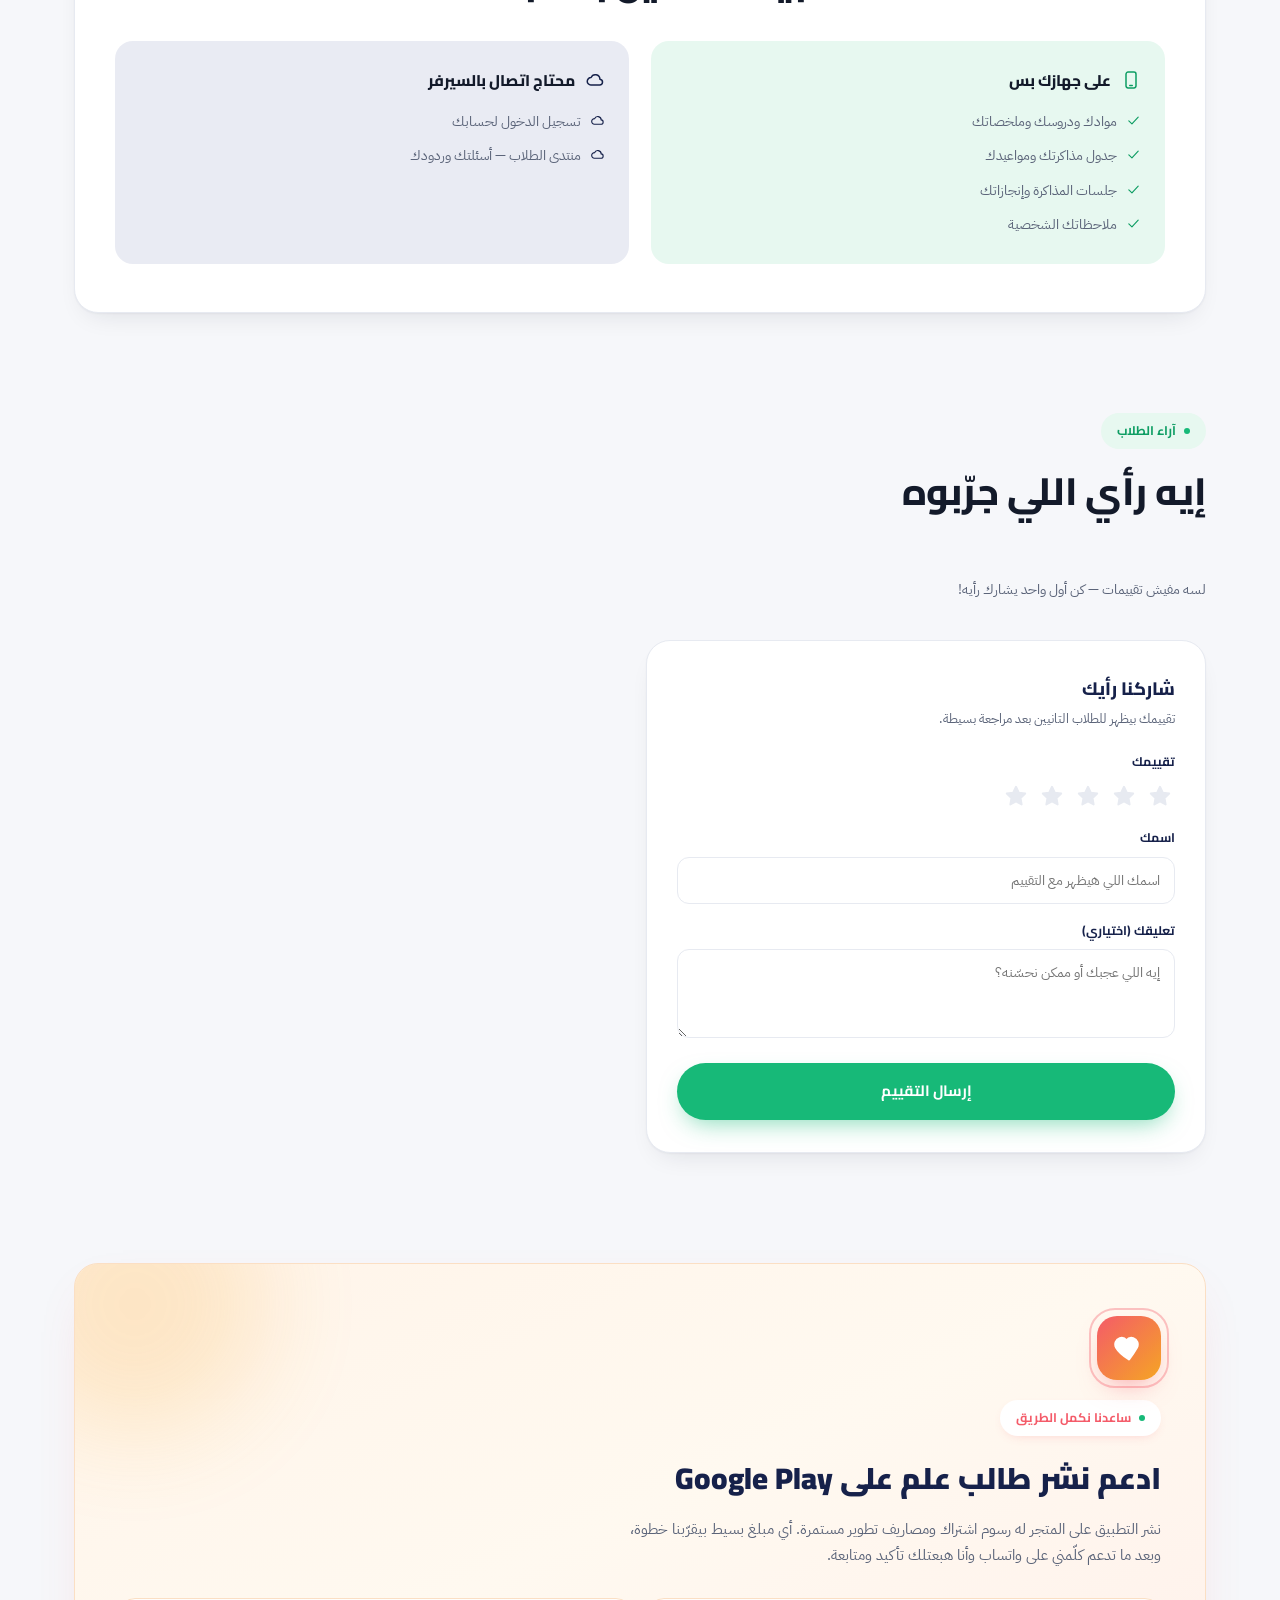
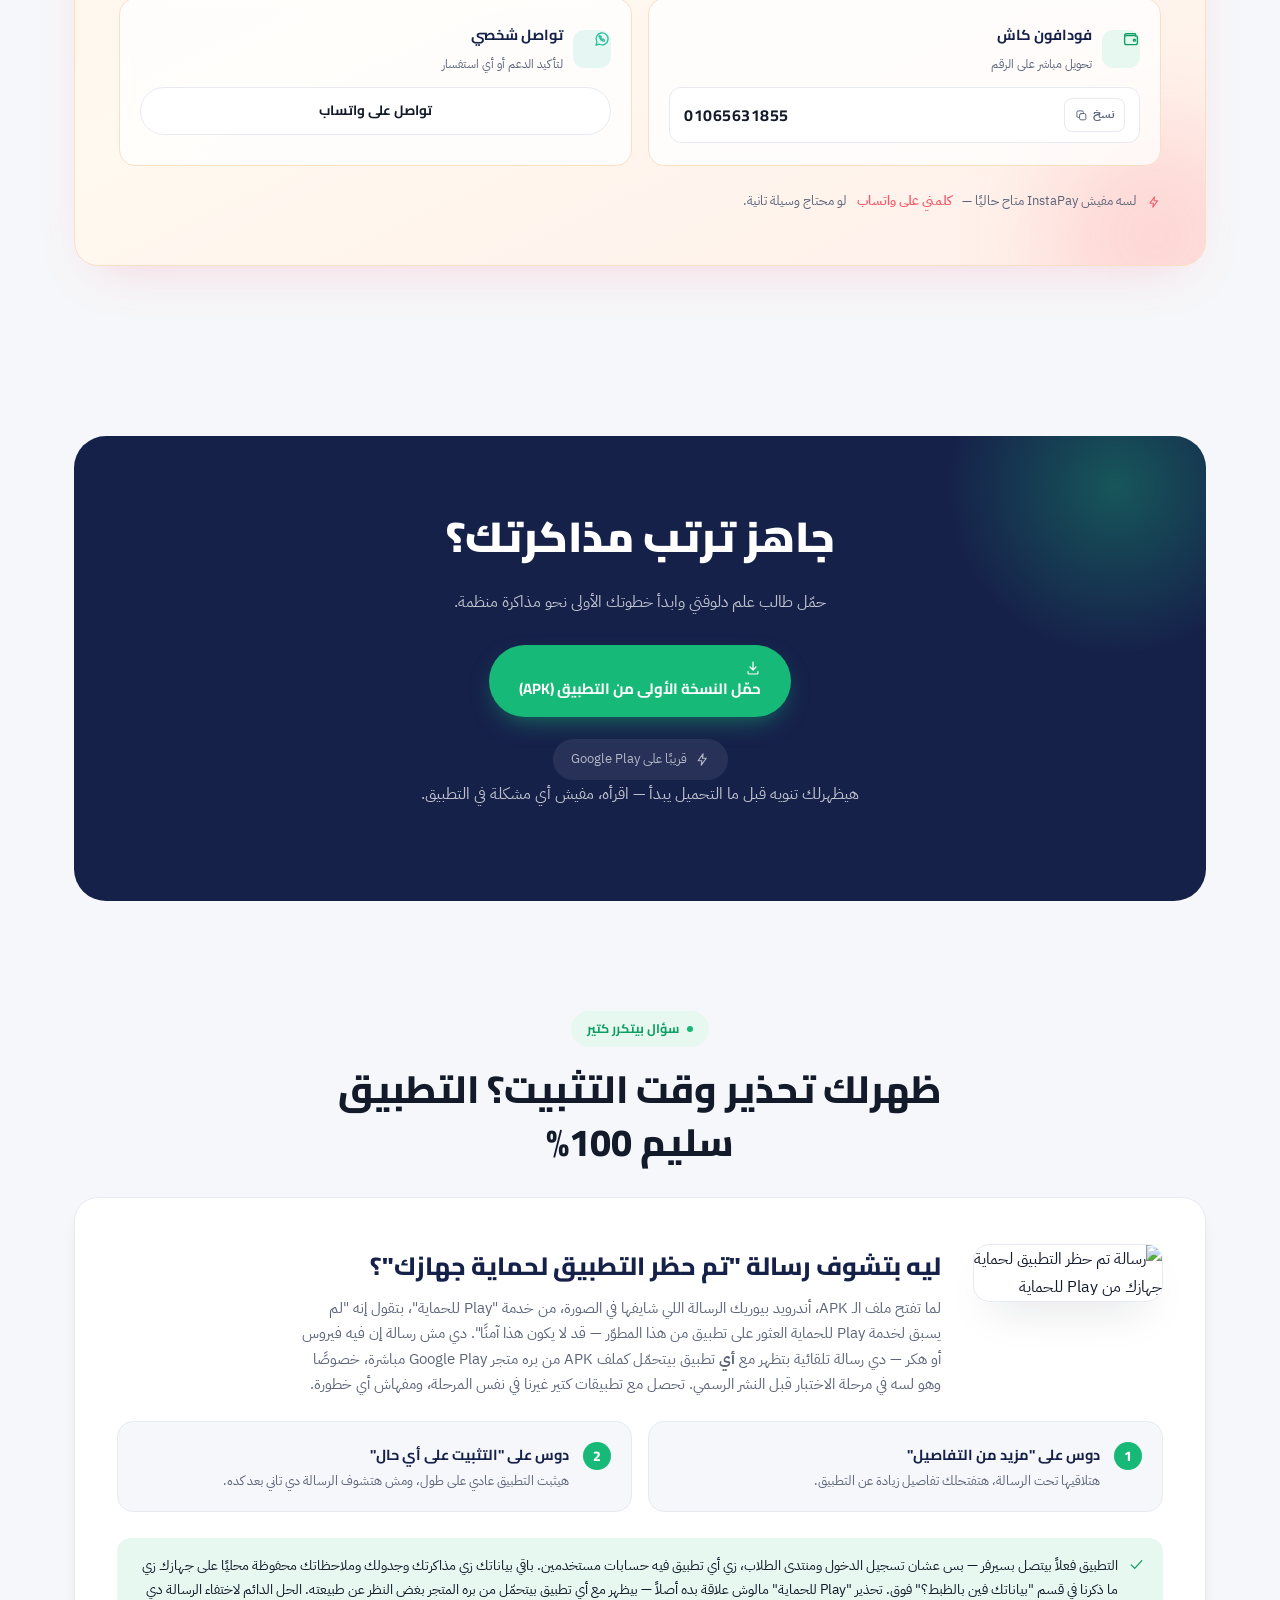
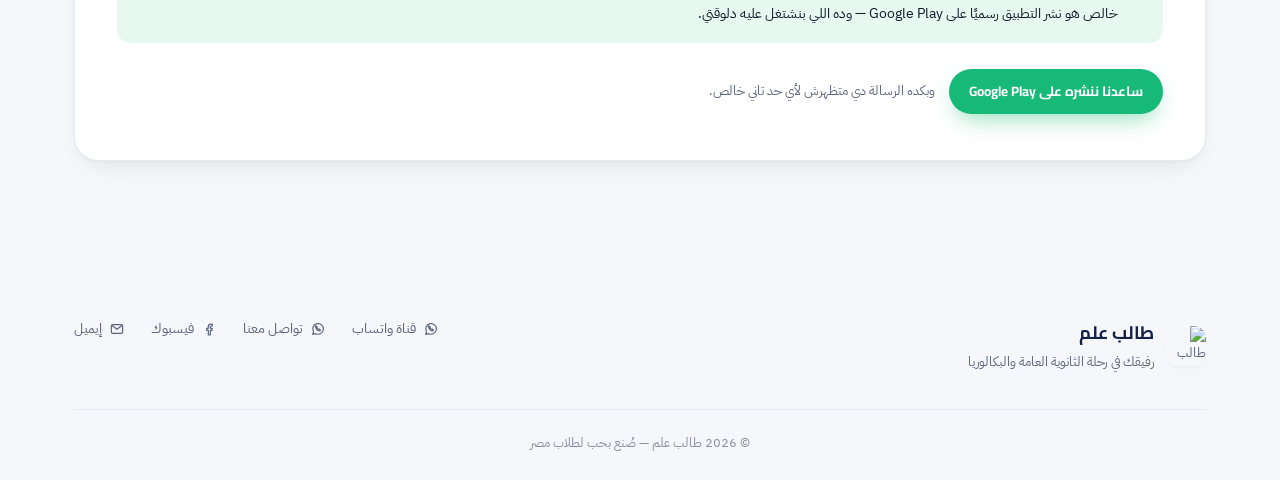
==== commit 1477ddb3: "تحديث نظام التقييمات" ====
--- a/index.html
+++ b/index.html
@@ -19,520 +19,7 @@
 <link rel="preconnect" href="https://fonts.googleapis.com">
 <link rel="preconnect" href="https://fonts.gstatic.com" crossorigin>
 <link href="https://fonts.googleapis.com/css2?family=Cairo:wght@400;600;700;800;900&family=IBM+Plex+Sans+Arabic:wght@300;400;500;600;700&display=swap" rel="stylesheet">
-<style>
-:root{
-  --paper:#F6F7FA;
-  --surface:#FFFFFF;
-  --ink:#131A2A;
-  --ink-soft:#5B6479;
-  --line:#E7EAF1;
-  --mint:#17B978;
-  --mint-dark:#0E9D63;
-  --mint-pale:#E7F8F0;
-  --navy:#16214A;
-  --navy-pale:#E9EBF3;
-  --coral:#F45B69;
-  --coral-pale:#FDE9EA;
-  --lavender:#8B7FE8;
-  --lavender-pale:#EFEDFC;
-  --teal:#2FBF9F;
-  --teal-pale:#E6F7F3;
-  --amber:#F5A524;
-  --amber-pale:#FDF1DD;
-  --shadow:0 1px 2px rgba(19,26,42,.04), 0 12px 28px -14px rgba(19,26,42,.14);
-  --shadow-lg:0 20px 45px -20px rgba(19,26,42,.22);
-  --font-d:'Cairo',sans-serif;
-  --font-b:'IBM Plex Sans Arabic',sans-serif;
-  --maxw:1180px;
-  --r-lg:24px;
-  --r-md:18px;
-  --r-sm:12px;
-  --ease:cubic-bezier(.19,1,.22,1);
-}
-*{margin:0;padding:0;box-sizing:border-box}
-html{scroll-behavior:smooth}
-body{
-  background:var(--paper);color:var(--ink);font-family:var(--font-b);
-  line-height:1.75;overflow-x:hidden;-webkit-font-smoothing:antialiased;
-}
-img,svg{display:block;max-width:100%}
-a{color:inherit;text-decoration:none}
-button{font:inherit}
-.wrap{max-width:var(--maxw);margin:0 auto;padding:0 24px}
-.icon{width:1em;height:1em;stroke:currentColor;fill:none;stroke-width:1.8;stroke-linecap:round;stroke-linejoin:round}
-::selection{background:var(--mint);color:#fff}
-
-/* ===== reveal ===== */
-[data-reveal]{opacity:0;transform:translateY(18px);transition:opacity .7s var(--ease), transform .7s var(--ease)}
-[data-reveal].in{opacity:1;transform:translateY(0)}
-
-/* ===== base building blocks ===== */
-.card{
-  background:var(--surface);border:1px solid var(--line);border-radius:var(--r-lg);
-  box-shadow:var(--shadow);
-}
-.eyebrow{
-  display:inline-flex;align-items:center;gap:8px;font-family:var(--font-d);font-weight:700;
-  font-size:12.5px;color:var(--mint-dark);background:var(--mint-pale);
-  padding:7px 16px;border-radius:999px;margin-bottom:16px;
-}
-.eyebrow i{width:6px;height:6px;border-radius:50%;background:var(--mint)}
-
-h2.section-title{
-  font-family:var(--font-d);font-weight:800;font-size:clamp(24px,3.6vw,38px);
-  line-height:1.4;color:var(--ink);
-}
-.section-sub{color:var(--ink-soft);font-size:clamp(14.5px,1.6vw,16.5px);max-width:560px}
-mark{
-  background:linear-gradient(transparent 62%, var(--amber) 62%, var(--amber) 88%, transparent 88%);
-  padding:0 2px;
-}
-mark.m2{background:linear-gradient(transparent 62%, var(--mint) 62%, var(--mint) 88%, transparent 88%);color:var(--navy)}
-
-section{position:relative}
-
-/* ===== buttons ===== */
-.btn{
-  display:inline-flex;align-items:center;gap:9px;font-family:var(--font-d);font-weight:700;
-  font-size:15px;padding:15px 30px;border-radius:999px;border:none;cursor:pointer;
-  transition:transform .2s var(--ease), box-shadow .2s var(--ease), background .2s;
-}
-.btn-mint{background:var(--mint);color:#fff;box-shadow:0 10px 24px -8px rgba(23,185,120,.55)}
-.btn-mint:hover{background:var(--mint-dark);transform:translateY(-2px)}
-.btn-navy{background:var(--navy);color:#fff}
-.btn-navy:hover{transform:translateY(-2px)}
-.btn-ghost{background:var(--surface);color:var(--ink);border:1.5px solid var(--line)}
-.btn-ghost:hover{border-color:var(--ink);transform:translateY(-2px)}
-.btn-sm{padding:11px 20px;font-size:13.5px}
-.btn:active{transform:scale(.97)}
-
-/* ===== topbar ===== */
-#topbar{
-  position:sticky;top:0;z-index:200;background:rgba(246,247,250,.88);
-  backdrop-filter:blur(10px);-webkit-backdrop-filter:blur(10px);
-  border-bottom:1px solid var(--line);
-}
-#topbar .inner{max-width:var(--maxw);margin:0 auto;padding:14px 24px;display:flex;align-items:center;justify-content:space-between}
-.brand{display:flex;align-items:center;gap:10px;font-family:var(--font-d);font-weight:800;font-size:16px}
-.brand .mark{width:34px;height:34px;border-radius:10px;overflow:hidden;flex-shrink:0;box-shadow:var(--shadow)}
-.brand .mark img{width:100%;height:100%;object-fit:cover}
-.topnav{display:flex;align-items:center;gap:22px;overflow-x:auto;-webkit-overflow-scrolling:touch;scrollbar-width:none}
-.topnav::-webkit-scrollbar{display:none}
-.topnav a{font-size:14px;color:var(--ink-soft);font-weight:600;transition:color .2s;white-space:nowrap;flex-shrink:0;position:relative;padding-bottom:2px}
-.topnav a:hover{color:var(--ink)}
-.topnav a.active{color:var(--mint-dark)}
-.topnav a.active::after{content:'';position:absolute;right:0;left:0;bottom:-3px;height:2px;border-radius:2px;background:var(--mint-dark)}
-@media (max-width:760px){
-  #topbar .inner{flex-wrap:wrap;row-gap:10px}
-  .topnav{order:3;width:100%;justify-content:flex-start;padding-bottom:2px;mask-image:linear-gradient(to left, transparent, #000 18px);-webkit-mask-image:linear-gradient(to left, transparent, #000 18px)}
-}
-[id]{scroll-margin-top:96px}
-
-/* ===== HERO ===== */
-#hero{padding:64px 0 40px}
-.hero-grid{display:grid;grid-template-columns:1.05fr .95fr;gap:56px;align-items:center}
-.hero-copy h1{
-  font-family:var(--font-d);font-weight:900;font-size:clamp(34px,5vw,58px);line-height:1.28;
-  color:var(--navy);
-}
-.hero-copy p.desc{color:var(--ink-soft);font-size:clamp(15.5px,1.8vw,17.5px);max-width:480px;margin:22px 0 30px}
-.hero-cta{display:flex;gap:14px;flex-wrap:wrap}
-.trust-row{display:flex;gap:22px;margin-top:34px;flex-wrap:wrap}
-.trust-item{display:flex;align-items:center;gap:8px;font-size:13px;color:var(--ink-soft);font-weight:600}
-.trust-item svg{width:17px;height:17px;color:var(--mint);flex-shrink:0}
-
-.hero-visual{position:relative;display:flex;justify-content:center}
-.phone{
-  position:relative;width:250px;border-radius:36px;padding:38px 12px 12px;
-  background:var(--ink);box-shadow:var(--shadow-lg);
-}
-.phone::before{content:'';position:absolute;top:14px;left:50%;transform:translateX(-50%);width:70px;height:16px;border-radius:10px;background:#000;z-index:2}
-.phone .screen{border-radius:26px;overflow:hidden}
-.phone .screen img{width:100%;display:block}
-.hero-float{
-  position:absolute;background:var(--surface);border:1px solid var(--line);border-radius:16px;
-  box-shadow:var(--shadow-lg);padding:12px 16px;display:flex;align-items:center;gap:10px;
-  font-family:var(--font-d);font-weight:700;font-size:13px;
-}
-.hero-float.f1{top:6%;right:-8%}
-.hero-float.f2{bottom:10%;left:-12%}
-.hero-float .badge-ic{width:32px;height:32px;border-radius:10px;display:flex;align-items:center;justify-content:center;flex-shrink:0}
-@media (max-width:900px){
-  .hero-grid{grid-template-columns:1fr;text-align:center;gap:40px}
-  .hero-copy p.desc{margin-inline:auto}
-  .hero-cta,.trust-row{justify-content:center}
-  .hero-float{display:none}
-}
-
-/* ===== SUBJECT STRIP ===== */
-#subjects{padding:10px 0 70px}
-.subject-grid{display:grid;grid-template-columns:repeat(6,1fr);gap:14px}
-.subject-chip{
-  background:var(--surface);border:1px solid var(--line);border-radius:var(--r-md);
-  padding:20px 10px;text-align:center;box-shadow:var(--shadow);
-  transition:transform .25s var(--ease), box-shadow .25s var(--ease);
-}
-.subject-chip:hover{transform:translateY(-4px);box-shadow:var(--shadow-lg)}
-.subject-chip .ic{width:42px;height:42px;border-radius:12px;margin:0 auto 10px;display:flex;align-items:center;justify-content:center}
-.subject-chip .ic svg{width:20px;height:20px}
-.subject-chip b{display:block;font-family:var(--font-d);font-size:13px;font-weight:700}
-@media (max-width:760px){.subject-grid{grid-template-columns:repeat(3,1fr)}}
-
-/* ===== WHO ===== */
-#who{padding:20px 0 70px;text-align:center}
-.badges{display:flex;justify-content:center;gap:14px;margin-top:26px;flex-wrap:wrap}
-.badge{
-  display:flex;align-items:center;gap:10px;padding:13px 22px;border-radius:14px;
-  font-family:var(--font-b);font-weight:600;font-size:13.5px;
-}
-.badge svg{width:17px;height:17px;color:var(--mint)}
-
-/* ===== GALLERY ===== */
-#gallery{padding:10px 0 80px}
-.gallery-scroll{
-  display:flex;gap:20px;overflow-x:auto;padding:24px 4px 30px;
-  scroll-snap-type:x proximity;-webkit-overflow-scrolling:touch;
-}
-.gallery-scroll::-webkit-scrollbar{height:6px}
-.gallery-scroll::-webkit-scrollbar-thumb{background:var(--line);border-radius:6px}
-.gallery-item{flex:0 0 auto;width:190px;scroll-snap-align:start;text-align:center}
-.gallery-item .phone{width:190px}
-.gallery-item .cap{margin-top:14px;font-family:var(--font-d);font-weight:700;font-size:14px}
-.gallery-item .cap small{display:block;font-family:var(--font-b);font-weight:400;color:var(--ink-soft);font-size:12px;margin-top:3px}
-
-/* ===== BO AI ASSISTANT ===== */
-#bo-assistant{padding:70px 0 20px}
-.bo-card{
-  display:grid;grid-template-columns:1fr 1.15fr;gap:48px;align-items:center;padding:50px;
-  background:linear-gradient(155deg,var(--navy) 0%,#1c2a52 100%);color:#fff;border:0;
-}
-.bo-visual .phone{max-width:230px;margin:0 auto}
-.bo-text h3{font-family:var(--font-d);font-weight:800;font-size:clamp(22px,3vw,30px);margin-bottom:14px;line-height:1.5;color:#fff}
-.bo-text p{color:rgba(255,255,255,.72);font-size:15.5px;max-width:460px;margin-bottom:20px}
-.bo-points{display:flex;flex-direction:column;gap:12px}
-.bo-points li{display:flex;align-items:flex-start;gap:11px;color:rgba(255,255,255,.88);font-size:14px}
-.bo-points li svg{width:18px;height:18px;flex-shrink:0;margin-top:1px;color:var(--lavender)}
-@media (max-width:820px){.bo-card{grid-template-columns:1fr;padding:34px 24px}.bo-visual{order:-1}}
-
-/* ===== FEATURES ===== */
-#features{padding:20px 0 40px}
-.feature-big{display:grid;grid-template-columns:1fr 1fr;gap:60px;align-items:center;padding:50px 0}
-.feature-text .eyebrow{margin-bottom:14px}
-.feature-text h3{font-family:var(--font-d);font-weight:800;font-size:clamp(22px,3vw,30px);margin-bottom:14px;line-height:1.5;color:var(--navy)}
-.feature-text p{color:var(--ink-soft);font-size:15.5px;max-width:440px}
-.feature-big .phone{max-width:260px;margin:0 auto}
-
-.feature-grid{display:grid;grid-template-columns:repeat(2,1fr);gap:20px;padding-bottom:20px}
-.f-card{padding:32px 28px}
-.f-card .ic-round{
-  width:52px;height:52px;border-radius:15px;display:flex;align-items:center;justify-content:center;margin-bottom:20px;
-}
-.f-card .ic-round svg{width:24px;height:24px}
-.f-card h4{font-family:var(--font-d);font-weight:700;font-size:19px;margin-bottom:10px;color:var(--navy)}
-.f-card p{font-size:14.5px;color:var(--ink-soft);max-width:340px}
-.pomodoro-ring{width:100px;height:100px;border-radius:50%;border:7px solid var(--mint-pale);display:flex;align-items:center;justify-content:center;margin-top:22px;position:relative}
-.pomodoro-ring::before{content:'';position:absolute;inset:-7px;border-radius:50%;border:7px solid transparent;border-top-color:var(--mint);border-right-color:var(--teal);animation:spin 6s linear infinite}
-@keyframes spin{to{transform:rotate(360deg)}}
-.pomodoro-ring span{font-family:var(--font-d);font-weight:800;font-size:18px;color:var(--navy)}
-@media (max-width:820px){
-  .feature-big{grid-template-columns:1fr;gap:30px}
-  .feature-big .phone{order:-1}
-  .feature-grid{grid-template-columns:1fr}
-}
-
-#lectures{padding:10px 0 60px}
-
-/* ===== RELIGIOUS ===== */
-#religious{padding:70px 0}
-.rel-wrap{background:var(--teal-pale);border-radius:32px;padding:56px 44px}
-.rel-inner{display:grid;grid-template-columns:1fr 1fr;gap:50px;align-items:center}
-.rel-text h3{font-family:var(--font-d);font-weight:800;font-size:clamp(24px,3.4vw,32px);margin-bottom:16px;color:var(--navy)}
-.rel-text p{color:var(--ink-soft);font-size:15.5px;max-width:440px;margin-bottom:16px}
-.rel-text .quote{font-family:var(--font-d);font-weight:700;font-size:17px;color:var(--mint-dark)}
-.rel-list{display:flex;flex-direction:column;gap:12px}
-.rel-row{display:flex;align-items:center;gap:14px;padding:16px 18px;background:var(--surface);border-radius:16px;box-shadow:var(--shadow)}
-.rel-row .ic-round{width:42px;height:42px;border-radius:12px;display:flex;align-items:center;justify-content:center;flex-shrink:0}
-.rel-row .ic-round svg{width:19px;height:19px}
-.rel-row b{font-family:var(--font-d);font-size:14.5px;display:block;color:var(--navy)}
-.rel-row small{color:var(--ink-soft);font-size:12.5px}
-@media (max-width:820px){.rel-inner{grid-template-columns:1fr}.rel-wrap{padding:40px 24px;border-radius:24px}}
-
-/* ===== GAMIFY ===== */
-#gamify{padding:20px 0 70px}
-.strip{display:grid;grid-template-columns:1.2fr 1fr 1fr;gap:20px}
-.strip-main{padding:36px;background:var(--navy);color:#fff;border-radius:var(--r-lg)}
-.strip-main .ic-round{background:rgba(255,255,255,.14);color:#fff}
-.strip-main h4{font-family:var(--font-d);font-weight:800;font-size:22px;margin:14px 0 10px}
-.strip-main p{color:rgba(255,255,255,.7);font-size:14.5px;max-width:340px}
-.mini-card{padding:26px 20px;display:flex;flex-direction:column;justify-content:center;gap:8px;text-align:center}
-.mini-card .num{font-family:var(--font-d);font-weight:800;font-size:32px;color:var(--amber)}
-.mini-card .lbl{font-size:13px;color:var(--ink-soft)}
-@media (max-width:820px){.strip{grid-template-columns:1fr}}
-
-/* ===== DATA CLARITY (privacy, rewritten as a clear breakdown) ===== */
-#clarity{padding:20px 0 80px}
-.clarity-card{padding:48px 40px}
-.clarity-head{text-align:center;margin-bottom:34px}
-.clarity-cols{display:grid;grid-template-columns:1fr 1fr;gap:22px}
-.clarity-col{border-radius:18px;padding:26px 24px}
-.clarity-col.local{background:var(--mint-pale)}
-.clarity-col.server{background:var(--navy-pale)}
-.clarity-col .col-head{display:flex;align-items:center;gap:10px;margin-bottom:16px}
-.clarity-col .col-head svg{width:20px;height:20px}
-.clarity-col.local .col-head{color:var(--mint-dark)}
-.clarity-col.server .col-head{color:var(--navy)}
-.clarity-col .col-head b{font-family:var(--font-d);font-weight:800;font-size:15.5px;color:var(--ink)}
-.clarity-col ul{list-style:none;display:flex;flex-direction:column;gap:10px}
-.clarity-col li{display:flex;align-items:flex-start;gap:9px;font-size:14px;color:var(--ink-soft)}
-.clarity-col li svg{width:15px;height:15px;flex-shrink:0;margin-top:3px}
-.clarity-col.local li svg{color:var(--mint-dark)}
-.clarity-col.server li svg{color:var(--navy)}
-@media (max-width:700px){.clarity-cols{grid-template-columns:1fr}.clarity-card{padding:34px 22px}}
-
-/* ===== FORUM ===== */
-#forum{padding:20px 0 80px}
-.forum-card{display:grid;grid-template-columns:1fr 1fr;gap:44px;align-items:center;padding:50px}
-.forum-card .phone{max-width:220px;margin:0 auto}
-@media (max-width:820px){.forum-card{grid-template-columns:1fr;padding:34px 24px}.forum-card .phone{order:-1}}
-
-/* ===== FOUNDER ===== */
-#founder{padding:20px 0 90px;text-align:center}
-.founder-card{max-width:680px;margin:0 auto;padding:44px 38px}
-.founder-card .quote-mark{font-family:var(--font-d);font-size:44px;color:var(--mint);line-height:1}
-.founder-card p{font-size:clamp(16px,2.2vw,20px);margin:10px 0 16px;line-height:1.85;color:var(--ink)}
-.founder-card .who{font-family:var(--font-d);font-weight:600;color:var(--ink-soft);font-size:14px}
-
-/* ===== SUPPORT ===== */
-#support{padding:20px 0 80px}
-.support-card{
-  position:relative;overflow:hidden;padding:0;
-  background:linear-gradient(155deg,#FFF4E9 0%,#FFF9F0 45%,#FFEFEA 100%);
-  border:1px solid #FBDFC4;box-shadow:0 20px 50px -24px rgba(244,91,105,.25);
-}
-.support-glow-a,.support-glow-b{position:absolute;border-radius:50%;filter:blur(50px);z-index:0;pointer-events:none}
-.support-glow-a{width:260px;height:260px;background:var(--amber);opacity:.18;top:-90px;left:-70px}
-.support-glow-b{width:220px;height:220px;background:var(--coral);opacity:.16;bottom:-80px;right:-60px}
-.support-inner{position:relative;z-index:1;padding:52px 44px}
-.support-heart{
-  width:64px;height:64px;border-radius:20px;display:flex;align-items:center;justify-content:center;
-  background:linear-gradient(135deg,var(--coral),var(--amber));color:#fff;margin-bottom:20px;
-  box-shadow:0 12px 26px -10px rgba(244,91,105,.55);position:relative;
-}
-.support-heart svg{width:30px;height:30px}
-.support-heart::after{
-  content:'';position:absolute;inset:-8px;border-radius:26px;border:2px solid var(--coral);
-  opacity:.35;animation:supportPulse 2.4s ease-out infinite;
-}
-@keyframes supportPulse{0%{transform:scale(.9);opacity:.45}100%{transform:scale(1.35);opacity:0}}
-.support-top{max-width:560px}
-.support-top .eyebrow{background:#fff;color:var(--coral);box-shadow:0 4px 12px -6px rgba(244,91,105,.3)}
-.support-top h3{font-family:var(--font-d);font-weight:900;font-size:clamp(23px,3.2vw,30px);margin-bottom:12px;color:var(--navy)}
-.support-top p{color:var(--ink-soft);font-size:14.5px;line-height:1.8}
-.support-methods{display:grid;grid-template-columns:1fr 1fr;gap:16px;margin-top:30px}
-.pay-card{padding:22px 20px;display:flex;flex-direction:column;gap:10px;background:rgba(255,255,255,.75);backdrop-filter:blur(6px);border-radius:16px;border:1px solid #FBDFC4}
-.pay-card .pay-head{display:flex;align-items:center;gap:10px}
-.pay-card .ic-round{width:38px;height:38px;border-radius:11px;flex-shrink:0}
-.pay-card .ic-round svg{width:18px;height:18px}
-.pay-card b{font-family:var(--font-d);font-size:14.5px;color:var(--navy)}
-.pay-card small{color:var(--ink-soft);font-size:12px}
-.pay-number{
-  display:flex;align-items:center;justify-content:space-between;gap:10px;
-  background:var(--surface);border:1px solid var(--line);
-  border-radius:12px;padding:10px 14px;font-family:var(--font-d);font-weight:700;
-  font-size:16px;letter-spacing:.5px;direction:ltr;text-align:right;
-}
-.copy-btn{
-  background:transparent;border:1px solid var(--line);color:var(--ink-soft);
-  border-radius:8px;padding:6px 10px;font-size:11.5px;font-family:var(--font-b);
-  cursor:pointer;transition:.2s;flex-shrink:0;display:flex;align-items:center;gap:5px;
-}
-.copy-btn svg{width:13px;height:13px}
-.copy-btn:hover{border-color:var(--mint);color:var(--mint-dark)}
-.copy-btn.copied{border-color:var(--mint);color:var(--mint-dark)}
-.support-note{
-  margin-top:24px;display:flex;align-items:center;gap:10px;
-  color:var(--ink-soft);font-size:13px;flex-wrap:wrap;
-}
-.support-note svg{width:14px;height:14px;flex-shrink:0;color:var(--coral)}
-.support-note a{color:var(--coral);font-weight:600}
-@media (max-width:640px){.support-methods{grid-template-columns:1fr}.support-inner{padding:36px 24px}}
-
-/* زرار عائم بيفضل ظاهر يفكّر الزوار بدعم المشروع طول ما هما بيقروا الصفحة */
-.support-fab{
-  position:fixed;bottom:22px;left:22px;z-index:500;display:flex;align-items:center;gap:9px;
-  background:linear-gradient(135deg,var(--coral),var(--amber));color:#fff;border:0;
-  padding:13px 20px 13px 16px;border-radius:999px;font-family:var(--font-d);font-weight:800;font-size:13.5px;
-  box-shadow:0 14px 30px -12px rgba(244,91,105,.55);cursor:pointer;
-  opacity:0;transform:translateY(16px) scale(.9);pointer-events:none;
-  transition:opacity .35s var(--ease),transform .35s var(--ease);
-}
-.support-fab.show{opacity:1;transform:translateY(0) scale(1);pointer-events:auto}
-.support-fab:hover{filter:brightness(1.06)}
-.support-fab svg{width:17px;height:17px;flex-shrink:0}
-@media (max-width:640px){.support-fab{bottom:16px;left:16px;padding:11px 16px 11px 13px;font-size:12.5px}}
-
-/* ===== UPDATES / CHANGELOG ===== */
-#updates{padding:90px 0 20px}
-.updates-head{max-width:560px;margin-bottom:44px}
-.updates-list{position:relative;display:flex;flex-direction:column;gap:0;max-width:760px}
-.updates-list::before{content:'';position:absolute;top:8px;bottom:8px;right:19px;width:2px;background:var(--line)}
-.update-item{position:relative;padding:0 56px 40px 0;display:flex;flex-direction:column;gap:10px}
-.update-item:last-child{padding-bottom:0}
-.update-item::before{
-  content:'';position:absolute;top:4px;right:12px;width:16px;height:16px;border-radius:50%;
-  background:var(--surface);border:3px solid var(--mint);z-index:2;
-}
-.update-item.is-latest::before{background:var(--mint);box-shadow:0 0 0 5px var(--mint-pale)}
-.update-top{display:flex;align-items:center;gap:12px;flex-wrap:wrap}
-.update-version{font-family:var(--font-d);font-weight:800;font-size:16.5px;color:var(--navy)}
-.update-date{font-size:12.5px;color:var(--ink-soft)}
-.update-badge{
-  font-family:var(--font-d);font-weight:700;font-size:11px;color:var(--mint-dark);
-  background:var(--mint-pale);padding:3px 11px;border-radius:999px;
-}
-.update-item ul{display:flex;flex-direction:column;gap:8px}
-.update-item li{display:flex;align-items:flex-start;gap:9px;color:var(--ink-soft);font-size:14px;line-height:1.6}
-.updates-toggle{
-  display:flex;align-items:center;gap:8px;margin-top:8px;padding:11px 18px;
-  background:var(--surface);border:1px solid var(--line);border-radius:999px;
-  font-family:var(--font-d);font-weight:700;font-size:13px;color:var(--navy);
-  transition:all .2s;
-}
-.updates-toggle:hover{border-color:var(--mint);color:var(--mint-dark)}
-.updates-toggle svg{width:14px;height:14px;transition:transform .25s var(--ease)}
-.updates-toggle.is-open svg{transform:rotate(180deg)}
-.updates-older .update-item:first-child{padding-top:4px}
-.update-item li svg{width:15px;height:15px;color:var(--mint-dark);flex-shrink:0;margin-top:3px}
-
-/* ===== REVIEWS ===== */
-#reviews{padding:20px 0 90px}
-.reviews-head{display:flex;align-items:flex-end;justify-content:space-between;gap:24px;flex-wrap:wrap;margin-bottom:36px}
-.reviews-summary{display:flex;align-items:center;gap:16px;background:var(--surface);border:1px solid var(--line);border-radius:var(--r-md);padding:16px 22px;box-shadow:var(--shadow)}
-.reviews-summary .score{font-family:var(--font-d);font-weight:900;font-size:34px;color:var(--navy);line-height:1}
-.reviews-summary .stars{display:flex;gap:2px;color:var(--amber);margin:4px 0}
-.reviews-summary .stars svg{width:15px;height:15px}
-.reviews-summary .count{font-size:12px;color:var(--ink-soft)}
-.reviews-track{display:flex;gap:16px;overflow-x:auto;padding:4px 4px 18px;scroll-snap-type:x proximity;margin:0 -4px}
-.reviews-track::-webkit-scrollbar{height:6px}
-.reviews-track::-webkit-scrollbar-thumb{background:var(--line);border-radius:99px}
-.review-card{
-  flex:0 0 280px;scroll-snap-align:start;background:var(--surface);border:1px solid var(--line);
-  border-radius:var(--r-md);padding:20px 22px;box-shadow:var(--shadow);display:flex;flex-direction:column;gap:10px;
-}
-.review-card .stars{display:flex;gap:2px;color:var(--amber)}
-.review-card .stars svg{width:14px;height:14px}
-.review-card .stars svg.empty{color:var(--line)}
-.review-card p{font-size:13.5px;color:var(--ink);line-height:1.75}
-.review-card .who{display:flex;align-items:center;gap:9px;margin-top:auto;padding-top:6px}
-.review-card .who .av{width:30px;height:30px;border-radius:50%;background:var(--navy-pale);color:var(--navy);display:flex;align-items:center;justify-content:center;flex-shrink:0}
-.review-card .who .av svg{width:14px;height:14px}
-.review-card .who b{font-family:var(--font-d);font-size:12.5px;color:var(--navy);display:block}
-.review-card .who small{font-size:11px;color:var(--ink-soft)}
-.reviews-empty{color:var(--ink-soft);font-size:13.5px;padding:20px 0}
-
-.review-form-card{max-width:560px;padding:32px 30px}
-.review-form-card h3{font-family:var(--font-d);font-weight:800;font-size:18px;color:var(--navy);margin-bottom:4px}
-.review-form-card > p{color:var(--ink-soft);font-size:13px;margin-bottom:20px}
-.star-picker{display:flex;gap:6px;flex-direction:row-reverse;justify-content:flex-end;width:fit-content}
-.star-picker button{background:none;border:0;padding:2px;color:var(--line);transition:transform .15s var(--ease), color .15s}
-.star-picker button svg{width:26px;height:26px}
-.star-picker button.active,.star-picker button:hover,.star-picker button:hover ~ button{color:var(--amber)}
-.review-form-row{margin-bottom:16px}
-.review-form-row label{display:block;font-size:12.5px;font-weight:700;color:var(--navy);margin-bottom:8px;font-family:var(--font-d)}
-.review-form-row input[type=text],.review-form-row textarea{
-  width:100%;padding:12px 14px;border-radius:12px;border:1.5px solid var(--line);
-  font-family:var(--font-b);font-size:13.5px;transition:border-color .2s;resize:vertical;
-}
-.review-form-row input[type=text]:focus,.review-form-row textarea:focus{outline:none;border-color:var(--mint)}
-.review-form-status{font-size:13px;margin-top:14px;display:none;padding:12px 14px;border-radius:12px}
-.review-form-status.ok{display:block;background:var(--mint-pale);color:var(--mint-dark)}
-.review-form-status.err{display:block;background:var(--coral-pale);color:var(--coral)}
-.hp-field{position:absolute;width:1px;height:1px;overflow:hidden;clip:rect(0,0,0,0);white-space:nowrap;border:0;padding:0}
-
-/* ===== FINAL CTA ===== */
-#cta-final{padding:90px 0;text-align:center}
-.cta-box{background:var(--navy);border-radius:32px;padding:64px 30px;position:relative;overflow:hidden}
-.cta-box::before{content:'';position:absolute;top:-120px;right:-80px;width:340px;height:340px;border-radius:50%;background:radial-gradient(circle,rgba(23,185,120,.35),transparent 70%)}
-.cta-box .inner{position:relative;z-index:2}
-.cta-box h2{font-family:var(--font-d);font-weight:900;font-size:clamp(26px,4.4vw,42px);margin-bottom:14px;color:#fff}
-.cta-box p{color:rgba(255,255,255,.72);max-width:440px;margin:0 auto 30px;font-size:15.5px}
-.beta-note{margin-top:22px;display:inline-flex;align-items:center;gap:8px;padding:9px 18px;border-radius:999px;font-size:13px;color:rgba(255,255,255,.65);background:rgba(255,255,255,.08)}
-.warn-hint{margin-top:16px;font-size:13px;color:rgba(255,255,255,.6)}
-.warn-hint a{color:#fff;font-weight:700;text-decoration:underline}
-
-/* ===== INSTALL NOTICE (page section) ===== */
-#install-notice{padding:20px 0 100px}
-.notice-card{padding:46px 42px}
-.notice-head{display:flex;align-items:flex-start;gap:32px}
-.notice-head h3{font-family:var(--font-d);font-weight:800;font-size:clamp(19px,2.6vw,25px);margin-bottom:8px;color:var(--navy)}
-.notice-head p{color:var(--ink-soft);font-size:14.5px;max-width:640px}
-.notice-shot{flex-shrink:0;width:190px;border-radius:16px;overflow:hidden;border:1px solid var(--line);box-shadow:var(--shadow-lg)}
-.notice-shot img{width:100%;display:block}
-@media (max-width:700px){.notice-shot{width:150px;margin:0 auto}}
-.notice-steps{display:grid;grid-template-columns:1fr 1fr;gap:16px;margin:24px 0 26px}
-.notice-step{padding:20px;display:flex;gap:14px;align-items:flex-start;background:var(--paper);border-radius:16px;border:1px solid var(--line)}
-.notice-step .num{font-family:var(--font-d);font-weight:800;font-size:14px;width:28px;height:28px;border-radius:50%;background:var(--mint);color:#fff;display:flex;align-items:center;justify-content:center;flex-shrink:0}
-.notice-step b{font-family:var(--font-d);font-size:14.5px;display:block;margin-bottom:3px;color:var(--navy)}
-.notice-step small{color:var(--ink-soft);font-size:12.5px;display:block;line-height:1.6}
-.notice-reassure{display:flex;align-items:flex-start;gap:10px;padding:16px 18px;border-radius:14px;background:var(--mint-pale);color:var(--ink);font-size:13.5px;line-height:1.8}
-.notice-reassure svg{color:var(--mint-dark);width:17px;height:17px;flex-shrink:0;margin-top:2px}
-.notice-cta{margin-top:26px;display:flex;align-items:center;gap:14px;flex-wrap:wrap}
-.notice-cta p{color:var(--ink-soft);font-size:13px;margin:0}
-@media (max-width:700px){.notice-card{padding:34px 22px}.notice-head{flex-direction:column}.notice-steps{grid-template-columns:1fr}}
-
-/* ===== DOWNLOAD MODAL ===== */
-#dl-modal,#wa-modal{
-  position:fixed;inset:0;z-index:1000;display:none;align-items:center;justify-content:center;
-  padding:20px;
-}
-#dl-modal.show,#wa-modal.show{display:flex}
-#dl-modal .scrim,#wa-modal .scrim{position:absolute;inset:0;background:rgba(19,26,42,.55);backdrop-filter:blur(3px)}
-#dl-modal .box,#wa-modal .box{
-  position:relative;z-index:2;background:var(--surface);border-radius:28px;max-width:520px;width:100%;
-  max-height:88vh;overflow-y:auto;padding:36px 32px;box-shadow:var(--shadow-lg);
-  animation:modalin .35s var(--ease);
-}
-@keyframes modalin{from{opacity:0;transform:translateY(18px) scale(.97)}to{opacity:1;transform:translateY(0) scale(1)}}
-#dl-modal .close-btn,#wa-modal .close-btn{
-  position:absolute;top:18px;left:18px;width:34px;height:34px;border-radius:50%;border:1px solid var(--line);
-  background:var(--paper);display:flex;align-items:center;justify-content:center;cursor:pointer;color:var(--ink-soft);
-}
-#dl-modal .close-btn:hover,#wa-modal .close-btn:hover{color:var(--ink);border-color:var(--ink)}
-#dl-modal .close-btn svg,#wa-modal .close-btn svg{width:16px;height:16px}
-#dl-modal .m-eyebrow,#wa-modal .m-eyebrow{display:flex;align-items:center;gap:8px;color:var(--mint-dark);font-family:var(--font-d);font-weight:800;font-size:13px;margin-bottom:14px}
-#dl-modal h3,#wa-modal h3{font-family:var(--font-d);font-weight:800;font-size:21px;margin-bottom:14px;color:var(--navy);line-height:1.5}
-#dl-modal .m-shot,#wa-modal .m-shot{width:150px;border-radius:14px;overflow:hidden;border:1px solid var(--line);box-shadow:var(--shadow);margin:0 auto 18px}
-#dl-modal .m-shot img,#wa-modal .m-shot img{width:100%;display:block}
-#dl-modal p.m-desc,#wa-modal p.m-desc{color:var(--ink-soft);font-size:13.5px;margin-bottom:18px}
-#dl-modal .m-steps,#wa-modal .m-steps{display:flex;flex-direction:column;gap:10px;margin-bottom:20px}
-#dl-modal .m-step,#wa-modal .m-step{display:flex;gap:12px;align-items:flex-start;background:var(--paper);border-radius:14px;padding:14px 16px}
-#dl-modal .m-step .num,#wa-modal .m-step .num{width:24px;height:24px;border-radius:50%;background:var(--mint);color:#fff;font-family:var(--font-d);font-weight:800;font-size:12.5px;display:flex;align-items:center;justify-content:center;flex-shrink:0}
-#dl-modal .m-step b,#wa-modal .m-step b{font-family:var(--font-d);font-size:13.5px;display:block;color:var(--navy)}
-#dl-modal .m-step small,#wa-modal .m-step small{color:var(--ink-soft);font-size:12px}
-#dl-modal .m-go,#wa-modal .m-go{width:100%;justify-content:center;font-size:15px}
-#dl-modal .m-skip,#wa-modal .m-skip{display:block;text-align:center;margin-top:14px;font-size:12.5px;color:var(--ink-soft);text-decoration:underline}
-#wa-modal .m-wa-ic{width:64px;height:64px;border-radius:18px;background:var(--mint-pale);color:var(--mint-dark);display:flex;align-items:center;justify-content:center;margin:0 auto 18px}
-#wa-modal .m-wa-ic svg{width:32px;height:32px}
-#wa-modal .m-go{background:#25D366;border-color:#25D366}
-#wa-modal .m-go:hover{background:#1fbd5a}
-
-/* ===== FOOTER ===== */
-footer{padding:56px 0 26px}
-.foot-top{display:flex;justify-content:space-between;align-items:flex-start;gap:30px;flex-wrap:wrap;padding-bottom:36px;border-bottom:1px solid var(--line)}
-.foot-brand{display:flex;align-items:center;gap:12px}
-.foot-brand .mark{width:40px;height:40px;border-radius:12px;overflow:hidden;box-shadow:var(--shadow)}
-.foot-brand .mark img{width:100%;height:100%;object-fit:cover}
-.foot-brand b{font-family:var(--font-d);font-size:18px;color:var(--navy)}
-.foot-brand span{display:block;font-size:12.5px;color:var(--ink-soft);margin-top:2px}
-.foot-links{display:flex;gap:26px;flex-wrap:wrap}
-.foot-links a{font-size:13.5px;color:var(--ink-soft);display:flex;align-items:center;gap:7px;transition:color .2s}
-.foot-links a:hover{color:var(--mint-dark)}
-.foot-links a svg{width:16px;height:16px}
-.foot-bottom{padding-top:22px;text-align:center;font-size:12.5px;color:var(--ink-soft);opacity:.7}
-
-:focus-visible{outline:2.5px solid var(--navy);outline-offset:2px}
-@media (prefers-reduced-motion:reduce){*{animation-duration:.01ms !important;transition-duration:.01ms !important}}
-</style>
+<link rel="stylesheet" href="assets/css/main.css">
 </head>
 <body>
 
@@ -555,6 +42,12 @@
     <symbol id="i-copy" viewBox="0 0 24 24"><rect x="8.5" y="8.5" width="11.5" height="11.5" rx="2.5"/><path d="M15.5 8.5V6a2.5 2.5 0 0 0-2.5-2.5H6A2.5 2.5 0 0 0 3.5 6v7A2.5 2.5 0 0 0 6 15.5h2.5"/></symbol>
     <symbol id="i-wallet" viewBox="0 0 24 24"><path d="M3.5 7.5A2.5 2.5 0 0 1 6 5h11a1 1 0 0 1 1 1v2"/><rect x="3.5" y="7.5" width="17" height="12" rx="2.5"/><circle cx="16.5" cy="13.5" r="1.4"/></symbol>
     <symbol id="i-check" viewBox="0 0 24 24"><path d="M4.5 12.5 9.5 17.5 19.5 6.5"/></symbol>
+    <symbol id="i-arrow-right" viewBox="0 0 24 24"><path d="M5 12h14M13 6l6 6-6 6"/></symbol>
+    <symbol id="i-play" viewBox="0 0 24 24"><path d="M7 4.5v15l13-7.5Z" fill="currentColor" stroke="none"/></symbol>
+    <symbol id="i-pause" viewBox="0 0 24 24"><path d="M7 4.5h3.5v15H7zM13.5 4.5H17v15h-3.5z" fill="currentColor" stroke="none"/></symbol>
+    <symbol id="i-refresh" viewBox="0 0 24 24"><path d="M20 11a8 8 0 1 0-2.3 5.7M20 5v6h-6"/></symbol>
+    <symbol id="i-trash" viewBox="0 0 24 24"><path d="M4.5 7h15M9.5 7V4.5h5V7M7 7l1 12.5h8L17 7"/></symbol>
+    <symbol id="i-check-seal" viewBox="0 0 24 24"><path d="m9 12 2 2 4-4"/><path d="M12 2 9.5 4.5 6 4l-.5 3.5L2 9l1.5 3L2 15l3.5 1.5L6 20l3.5-.5L12 22l2.5-2.5L18 20l.5-3.5L22 15l-1.5-3L22 9l-3.5-1.5L18 4l-3.5.5L12 2Z"/></symbol>
     <symbol id="i-cloud" viewBox="0 0 24 24"><path d="M7 18h10.5a3.5 3.5 0 0 0 .4-6.98A5.5 5.5 0 0 0 7.3 9.1 4 4 0 0 0 7 18Z"/></symbol>
     <symbol id="i-device" viewBox="0 0 24 24"><rect x="6" y="2.5" width="12" height="19" rx="2.5"/><path d="M10.5 18.5h3"/></symbol>
     <symbol id="i-close" viewBox="0 0 24 24"><path d="M5 5l14 14M19 5 5 19"/></symbol>
@@ -577,6 +70,7 @@
       طالب علم
     </div>
     <nav class="topnav" id="topnav">
+      <a href="#try-now" data-nav>جرّب دلوقتي</a>
       <a href="#bo-assistant" data-nav>بو</a>
       <a href="#features" data-nav>مميزات</a>
       <a href="#gallery" data-nav>لقطات</a>
@@ -597,7 +91,7 @@
       <p class="desc">طالب علم بيحط كل موادك وجدولك ومواعيدك قدامك، منظمين بنظام صفك وشعبتك — من غير ما تفتح عشر تطبيقات مختلفة.</p>
       <div class="hero-cta">
         <button class="btn btn-mint" data-download><span><svg viewBox="0 0 24 24" class="icon" style="width:16px;height:16px"><use href="#i-download"/></svg> حمّل التطبيق الآن</span></button>
-        <a href="#features" class="btn btn-ghost">شوف مميزاته</a>
+        <a href="#try-now" class="btn btn-ghost">جرّب من غير تحميل</a>
       </div>
       <div class="trust-row">
         <span class="trust-item"><svg viewBox="0 0 24 24" class="icon"><use href="#i-check"/></svg> مجاني بالكامل</span>
@@ -639,6 +133,71 @@
       <div class="subject-chip"><span class="ic" style="background:var(--navy-pale);color:var(--navy)"><svg viewBox="0 0 24 24" class="icon"><use href="#i-plus"/></svg></span><b>ومواد تانية</b></div>
     </div>
     <p class="section-sub" style="margin:16px auto 0" data-reveal>دي مجرد أمثلة، مش القايمة كلها — التطبيق بيضيفلك موادك أول ما تحدد نظامك وصفك وشعبتك أو مسارك.</p>
+  </div>
+</section>
+
+<!-- ============ TRY IT NOW (LIVE DEMO) ============ -->
+<section id="try-now">
+  <div class="wrap">
+    <div style="text-align:center;margin-bottom:36px" data-reveal>
+      <span class="eyebrow" style="background:var(--amber-pale);color:var(--amber)"><i style="background:var(--amber)"></i>جرّب من غير ما تحمّل</span>
+      <h2 class="section-title">عيش تجربة طالب علم دلوقتي، هنا بالظبط</h2>
+      <p class="section-sub" style="margin:12px auto 0">مش هنقولّك "شوف الصور وصدّقنا" — دوس وشغّل بنفسك. الاتنين تحت شغالين فعليًا.</p>
+    </div>
+
+    <div class="demo-grid" data-reveal>
+      <!-- Pomodoro demo -->
+      <div class="demo-card card">
+        <div class="demo-card-head">
+          <span class="ic-round" style="background:var(--mint-pale);color:var(--mint-dark)"><svg viewBox="0 0 24 24" class="icon"><use href="#i-timer"/></svg></span>
+          <div>
+            <b>بومودورو تجريبي</b>
+            <small>دوس ابدأ وشوف الوقت بينزل فعليًا</small>
+          </div>
+        </div>
+        <div class="demo-timer">
+          <div class="demo-timer-display" id="demoTimerDisplay">25:00</div>
+          <div class="demo-timer-label" id="demoTimerLabel">جاهز تبدأ؟</div>
+          <div class="demo-timer-controls">
+            <button type="button" class="demo-btn demo-btn-main" id="demoTimerToggle">
+              <svg viewBox="0 0 24 24" class="icon"><use href="#i-play"/></svg>
+              <span>ابدأ</span>
+            </button>
+            <button type="button" class="demo-btn demo-btn-ghost" id="demoTimerReset" aria-label="إعادة">
+              <svg viewBox="0 0 24 24" class="icon"><use href="#i-refresh"/></svg>
+            </button>
+          </div>
+        </div>
+      </div>
+
+      <!-- Task list demo -->
+      <div class="demo-card card">
+        <div class="demo-card-head">
+          <span class="ic-round" style="background:var(--coral-pale);color:var(--coral)"><svg viewBox="0 0 24 24" class="icon"><use href="#i-check"/></svg></span>
+          <div>
+            <b>مهامك النهارده</b>
+            <small>ضيف مهمة، وعلّم عليها لما تخلصها</small>
+          </div>
+        </div>
+        <form class="demo-task-form" id="demoTaskForm">
+          <input type="text" id="demoTaskInput" placeholder="اكتب مهمة... زي مذاكرة الكيمياء" maxlength="60" autocomplete="off">
+          <button type="submit" class="demo-btn demo-btn-main demo-btn-sm">
+            <svg viewBox="0 0 24 24" class="icon"><use href="#i-plus"/></svg>
+          </button>
+        </form>
+        <div class="demo-task-progress">
+          <div class="demo-task-progress-bar"><span id="demoTaskProgressFill"></span></div>
+          <small id="demoTaskProgressLabel">0/0 مهام</small>
+        </div>
+        <ul class="demo-task-list" id="demoTaskList">
+          <li class="demo-task-empty" id="demoTaskEmpty">لسه مفيش مهام — ضيف أول واحدة!</li>
+        </ul>
+      </div>
+    </div>
+
+    <p class="demo-nudge" data-reveal>
+      ❤️ دي تجربة مصغّرة بس — التطبيق الحقيقي فيه كل مادتك، جدولك الشهري، بو المساعد الذكي، ومنتدى صفك.
+    </p>
   </div>
 </section>
 
@@ -1020,7 +579,7 @@
   </div>
 </section>
 
-<!-- ============ DOWNLOAD MODAL ============ -->
+<!-- ============ DOWNLOAD WARNING MODAL ============ -->
 <div id="dl-modal" role="dialog" aria-modal="true" aria-labelledby="dl-modal-title">
   <div class="scrim" data-modal-close></div>
   <div class="box">
@@ -1044,7 +603,7 @@
   </div>
 </div>
 
-<!-- ============ WHATSAPP CHANNEL MODAL ============ -->
+<!-- ============ RATE-AFTER-DOWNLOAD MODAL ============ -->
 <div id="wa-modal" role="dialog" aria-modal="true" aria-labelledby="wa-modal-title">
   <div class="scrim" data-modal-close></div>
   <div class="box" style="text-align:center">
@@ -1075,453 +634,11 @@
   </div>
 </footer>
 
-<script>
-/* =====================================================================
-   حط لينك تحميل ملف الـ APK هنا (من GitHub Releases مثلًا) — مكان واحد بس
-   وكل زراير التحميل في الموقع (فوق، النص، وقسم الـ CTA) هتستخدمه تلقائي.
-   ===================================================================== */
-const APK_URL = "https://github.com/moaz2009amen-stack/taleb-elm-site/releases/download/v1.0/taleb-elm-v2.0.0.apk";
-const WA_CHANNEL_URL = "https://whatsapp.com/channel/0029VbDeexfIyPtIvmXFRG2r";
-
-/* =====================================================================
-   إعدادات تتبّع الزيارات (Supabase) — حط بياناتك من:
-   Supabase Dashboard → Settings → API
-   لو سبتهم زي ما هما، التتبع هيتعطّل تلقائي من غير ما يبوّظ الموقع.
-   ===================================================================== */
-const SUPABASE_URL = "https://nokgvbmngcgkfjlcmvmd.supabase.co";
-const SUPABASE_ANON_KEY = "sb_publishable_r96Xijbc6491_olkX2Gaqw_49BAVA48";
-
-/* =====================================================================
-   تتبّع بسيط وخاص: بيسجّل زيارة الصفحة، ووصول المستخدم لمرحلة التحميل،
-   والتحميل الفعلي، ومتابعة قناة الواتساب. مفيش أي بيانات شخصية بتتسجل —
-   بس معرّف عشوائي مخزّن في المتصفح عشان نعرف نفرّق زائر عن التاني.
-   ===================================================================== */
-var Analytics = (function(){
-  var configured = SUPABASE_URL.indexOf('ضع_') !== 0 && SUPABASE_ANON_KEY.indexOf('ضع_') !== 0;
-
-  function getVisitorId(){
-    try{
-      var id = localStorage.getItem('ti_vid');
-      if(!id){
-        id = (window.crypto && crypto.randomUUID) ? crypto.randomUUID() : ('v-' + Date.now() + '-' + Math.random().toString(36).slice(2));
-        localStorage.setItem('ti_vid', id);
-      }
-      return id;
-    }catch(e){ return 'anon-' + Math.random().toString(36).slice(2); }
-  }
-
-  function track(eventType){
-    if(!configured) return;
-    try{
-      fetch(SUPABASE_URL + '/rest/v1/site_events', {
-        method: 'POST',
-        headers: {
-          'Content-Type': 'application/json',
-          'apikey': SUPABASE_ANON_KEY,
-          'Authorization': 'Bearer ' + SUPABASE_ANON_KEY,
-          'Prefer': 'return=minimal'
-        },
-        keepalive: true,
-        body: JSON.stringify({
-          visitor_id: getVisitorId(),
-          event_type: eventType,
-          page: location.pathname,
-          referrer: document.referrer || null,
-          user_agent: navigator.userAgent
-        })
-      }).catch(function(){});
-    }catch(e){}
-  }
-
-  return { track: track };
-})();
-
-/* =====================================================================
-   قائمة آخر التحديثات — عدّل هنا مع كل نسخة جديدة، بالأحدث فوق.
-   ===================================================================== */
-const APP_UPDATES = [
-  {
-    version: "الإصدار 2.0",
-    date: "سبتمبر 2026",
-    latest: true,
-    items: [
-      "تصميم جديد بالكامل — ألوان وأزرار وقوائم كل شاشة اتظبطت لتجربة أوضح وأهدأ للعين",
-      "بو، مساعدك الذكي الجديد — يجاوبك على أسئلتك عن التطبيق، يدعمك وقت المذاكرة، وممكن يشرحلك مفهوم أو يساعدك تحل مسألة",
-      "منتدى أقوى — بحث أسرع، تثبيت المواضيع المهمة فوق، وإمكانية ترفق صورة في سؤالك أو ردك",
-      "رتّب ملفاتك زي ما يريحك — اسحب وأفلت لإعادة ترتيب ملفات كل مادة، مع تأكيد قبل أي حذف",
-      "متابعة المحاضرات — علّم أي محاضرة اتفرجت عليها، والستريك بقى بيحسب كمان أيام مشاهدة المحاضرات",
-      "تقنية مذاكرة جديدة: العداد المفتوح — لطالب حابب يسيب الموبايل بعيد ويذاكر من غير قطع",
-      "مهام بمواعيد وتذكير مستمر لحد الإنجاز، ولو حددت مهمة \"تمت\" غلط قدامك 3 ثواني تتراجع فيها",
-      "لوحة تصنيف جديدة — تبويب \"الأكثر مذاكرة\" يوريك مين فعلاً بيذاكر أكتر ساعات",
-      "بو بيفتكر كلامك — محادثاتك معاه بتتسجل عشان ترجعلها وقت ما تحب"
-    ]
-  },
-  {
-    version: "الإصدار 1.0",
-    date: "أغسطس 2026",
-    latest: false,
-    items: [
-      "أول نسخة تجريبية من التطبيق متاحة للتحميل",
-      "جدول مذاكرة يومي وتتبع إنجاز المهام",
-      "مواد الكيمياء والفيزياء والأحياء والعربي والإنجليزي، وموادّ تانية حسب شعبتك",
-      "منتدى لطلاب صفك وشعبتك بالظبط",
-      "إنجازات ولوحة ترتيب لتحفيزك على الاستمرار"
-    ]
-  }
-];
-
-function renderUpdates(){
-  var list = document.getElementById('updatesList');
-  if(!list) return;
-
-  function itemHtml(u){
-    return '<div class="update-item' + (u.latest ? ' is-latest' : '') + '">' +
-      '<div class="update-top">' +
-        '<span class="update-version">' + u.version + '</span>' +
-        (u.latest ? '<span class="update-badge">الأحدث</span>' : '') +
-        '<span class="update-date">' + u.date + '</span>' +
-      '</div>' +
-      '<ul>' + u.items.map(function(t){
-        return '<li><svg viewBox="0 0 24 24" class="icon"><use href="#i-check"/></svg>' + t + '</li>';
-      }).join('') + '</ul>' +
-    '</div>';
-  }
-
-  var latestItems = APP_UPDATES.filter(function(u){ return u.latest; });
-  var olderItems = APP_UPDATES.filter(function(u){ return !u.latest; });
-
-  var html = latestItems.map(itemHtml).join('');
-  if(olderItems.length){
-    html += '<div class="updates-older" id="updatesOlder" hidden>' + olderItems.map(itemHtml).join('') + '</div>' +
-      '<button type="button" class="updates-toggle" id="updatesToggle">' +
-        '<span>شوف الإصدارات القديمة (' + olderItems.length + ')</span>' +
-        '<svg viewBox="0 0 24 24" class="icon"><use href="#i-chevron"/></svg>' +
-      '</button>';
-  }
-  list.innerHTML = html;
-
-  var toggleBtn = document.getElementById('updatesToggle');
-  var olderBox = document.getElementById('updatesOlder');
-  if(toggleBtn && olderBox){
-    toggleBtn.addEventListener('click', function(){
-      var isHidden = olderBox.hasAttribute('hidden');
-      if(isHidden){ olderBox.removeAttribute('hidden'); }
-      else{ olderBox.setAttribute('hidden', ''); }
-      toggleBtn.classList.toggle('is-open', isHidden);
-      toggleBtn.querySelector('span').textContent = isHidden
-        ? 'إخفاء الإصدارات القديمة'
-        : 'شوف الإصدارات القديمة (' + olderItems.length + ')';
-    });
-  }
-}
-
-/* =====================================================================
-   نظام التقييمات — عرض التقييمات المنشورة + استقبال تقييم جديد.
-   ===================================================================== */
-var Reviews = (function(){
-  var configured = SUPABASE_URL.indexOf('ضع_') !== 0 && SUPABASE_ANON_KEY.indexOf('ضع_') !== 0;
-  var selectedStars = 0;
-
-  function starsSvg(count){
-    var html = '';
-    for(var i = 1; i <= 5; i++){
-      html += '<svg viewBox="0 0 24 24" class="icon' + (i > count ? ' empty' : '') + '" style="fill:currentColor"><use href="#i-star"/></svg>';
-    }
-    return html;
-  }
-
-  function timeAgo(iso){
-    var diff = (Date.now() - new Date(iso).getTime()) / 1000;
-    if(diff < 3600) return 'من شوية';
-    if(diff < 86400) return 'من ' + Math.floor(diff/3600) + ' ساعة';
-    if(diff < 2592000) return 'من ' + Math.floor(diff/86400) + ' يوم';
-    return new Date(iso).toLocaleDateString('ar-EG', { day:'numeric', month:'short' });
-  }
-
-  function renderCards(reviews){
-    var track = document.getElementById('reviewsTrack');
-    var empty = document.getElementById('reviewsEmpty');
-    if(!reviews.length){
-      if(empty) empty.style.display = 'block';
-      return;
-    }
-    if(empty) empty.style.display = 'none';
-    track.innerHTML = reviews.map(function(r){
-      var safeName = (r.name || 'طالب').replace(/</g,'&lt;');
-      var safeComment = r.comment ? r.comment.replace(/</g,'&lt;') : '';
-      return '<div class="review-card">' +
-        '<div class="stars">' + starsSvg(r.rating) + '</div>' +
-        (safeComment ? '<p>' + safeComment + '</p>' : '') +
-        '<div class="who">' +
-          '<span class="av"><svg viewBox="0 0 24 24" class="icon"><use href="#i-user"/></svg></span>' +
-          '<div><b>' + safeName + '</b><small>' + timeAgo(r.created_at) + '</small></div>' +
-        '</div>' +
-      '</div>';
-    }).join('');
-  }
-
-  function renderSummary(reviews){
-    var box = document.getElementById('reviewsSummary');
-    if(!reviews.length || !box) return;
-    var avg = reviews.reduce(function(s,r){ return s + r.rating; }, 0) / reviews.length;
-    document.getElementById('reviewsScore').textContent = avg.toFixed(1);
-    document.getElementById('reviewsStars').innerHTML = starsSvg(Math.round(avg));
-    document.getElementById('reviewsCount').textContent = reviews.length.toLocaleString('ar-EG') + ' تقييم';
-    box.style.display = 'flex';
-  }
-
-  function loadReviews(){
-    if(!configured) return;
-    fetch(SUPABASE_URL + '/rest/v1/site_reviews?select=id,name,rating,comment,created_at&approved=eq.true&order=created_at.desc&limit=50', {
-      headers: {
-        'apikey': SUPABASE_ANON_KEY,
-        'Authorization': 'Bearer ' + SUPABASE_ANON_KEY
-      }
-    }).then(function(res){ return res.ok ? res.json() : []; })
-      .then(function(reviews){
-        renderSummary(reviews);
-        renderCards(reviews);
-      }).catch(function(){});
-  }
-
-  function setupForm(){
-    var picker = document.getElementById('starPicker');
-    var form = document.getElementById('reviewForm');
-    if(!picker || !form) return;
-
-    picker.querySelectorAll('button').forEach(function(btn){
-      btn.addEventListener('click', function(){
-        selectedStars = parseInt(btn.dataset.star, 10);
-        picker.querySelectorAll('button').forEach(function(b){
-          b.classList.toggle('active', parseInt(b.dataset.star, 10) <= selectedStars);
-        });
-      });
-    });
-
-    form.addEventListener('submit', function(e){
-      e.preventDefault();
-      var status = document.getElementById('reviewStatus');
-      var submitBtn = document.getElementById('reviewSubmitBtn');
-      var submitText = document.getElementById('reviewSubmitText');
-      status.className = 'review-form-status';
-
-      var honeypot = form.querySelector('[name=website]').value;
-      var name = document.getElementById('reviewName').value.trim();
-      var comment = document.getElementById('reviewComment').value.trim();
-
-      if(honeypot) return; /* بوت على الأغلب — نتجاهل بصمت */
-      if(!selectedStars){
-        status.textContent = 'اختار تقييم بالنجوم الأول';
-        status.className = 'review-form-status err';
-        return;
-      }
-      if(!name){
-        status.textContent = 'اكتب اسمك الأول';
-        status.className = 'review-form-status err';
-        return;
-      }
-      if(!configured){
-        status.textContent = 'التقييمات مش شغالة دلوقتي، جرّب تاني بعدين';
-        status.className = 'review-form-status err';
-        return;
-      }
-
-      submitBtn.disabled = true;
-      submitText.textContent = 'بيترسل...';
-
-      fetch(SUPABASE_URL + '/rest/v1/site_reviews', {
-        method: 'POST',
-        headers: {
-          'Content-Type': 'application/json',
-          'apikey': SUPABASE_ANON_KEY,
-          'Authorization': 'Bearer ' + SUPABASE_ANON_KEY,
-          'Prefer': 'return=minimal'
-        },
-        body: JSON.stringify({ name: name, rating: selectedStars, comment: comment || null })
-      }).then(function(res){
-        if(!res.ok) throw new Error('failed');
-        status.textContent = 'شكرًا! تقييمك هيظهر بعد مراجعة بسيطة.';
-        status.className = 'review-form-status ok';
-        form.reset();
-        selectedStars = 0;
-        picker.querySelectorAll('button').forEach(function(b){ b.classList.remove('active'); });
-      }).catch(function(){
-        status.textContent = 'حصل خطأ، جرّب تاني بعد شوية';
-        status.className = 'review-form-status err';
-      }).finally(function(){
-        submitBtn.disabled = false;
-        submitText.textContent = 'إرسال التقييم';
-      });
-    });
-  }
-
-  return { init: function(){ setupForm(); loadReviews(); } };
-})();
-
-(function(){
-  var reduced = window.matchMedia('(prefers-reduced-motion: reduce)').matches;
-
-  renderUpdates();
-  Reviews.init();
-
-  /* تسجيل زيارة الصفحة */
-  Analytics.track('page_view');
-
-  /* reveal on scroll */
-  var revealEls = document.querySelectorAll('[data-reveal]');
-  var io = new IntersectionObserver(function(entries){
-    entries.forEach(function(en){
-      if(en.isIntersecting){ en.target.classList.add('in'); io.unobserve(en.target); }
-    });
-  }, {threshold:.15});
-  revealEls.forEach(function(el){ io.observe(el); });
-  if(reduced){ revealEls.forEach(function(el){ el.classList.add('in'); }); }
-
-  /* counters */
-  var counters = document.querySelectorAll('.cnt');
-  var cio = new IntersectionObserver(function(entries){
-    entries.forEach(function(en){
-      if(!en.isIntersecting) return;
-      var el = en.target;
-      var target = parseFloat(el.dataset.count);
-      var start = null; var dur = 1100;
-      function step(ts){
-        if(!start) start = ts;
-        var prog = Math.min(1, (ts-start)/dur);
-        var eased = 1 - Math.pow(1-prog, 3);
-        el.textContent = Math.round(target*eased);
-        if(prog<1) requestAnimationFrame(step);
-      }
-      requestAnimationFrame(step);
-      cio.unobserve(el);
-    });
-  }, {threshold:.5});
-  counters.forEach(function(el){ cio.observe(el); });
-
-  /* زرار دعم المشروع العائم: يظهر بعد ما الزائر ينزل شوية، ويختفي وهو
-     بالفعل جوه قسم الدعم نفسه عشان مايتكررش بصريًا. */
-  var supportFab = document.getElementById('supportFab');
-  var supportSection = document.getElementById('support');
-  if(supportFab && supportSection){
-    var supportInView = false;
-    supportFab.addEventListener('click', function(){
-      supportSection.scrollIntoView({ behavior: reduced ? 'auto' : 'smooth', block: 'center' });
-    });
-    var fabIo = new IntersectionObserver(function(entries){
-      entries.forEach(function(en){ supportInView = en.isIntersecting; });
-      updateFabVisibility();
-    }, { threshold: .15 });
-    fabIo.observe(supportSection);
-    function updateFabVisibility(){
-      var shouldShow = window.scrollY > 700 && !supportInView;
-      supportFab.classList.toggle('show', shouldShow);
-    }
-    window.addEventListener('scroll', updateFabVisibility, { passive: true });
-  }
-
-  /* Scrollspy: يميّز في قائمة التنقل فوق الرابط بتاع القسم اللي الزائر
-     فيه دلوقتي، عشان يفضل حاسس بمكانه في الصفحة. */
-  var navLinks = document.querySelectorAll('.topnav a[data-nav]');
-  if(navLinks.length){
-    var navMap = {};
-    navLinks.forEach(function(a){
-      var id = a.getAttribute('href').slice(1);
-      var section = document.getElementById(id);
-      if(section) navMap[id] = a;
-    });
-    var spyIo = new IntersectionObserver(function(entries){
-      entries.forEach(function(en){
-        var link = navMap[en.target.id];
-        if(!link) return;
-        if(en.isIntersecting) link.classList.add('active');
-        else link.classList.remove('active');
-      });
-      /* لو أكتر من قسم ظاهر جزئيًا في نفس اللحظة، خلي الأقرب لمنتصف الشاشة هو النشط */
-      var visible = Array.from(navLinks).filter(function(a){ return a.classList.contains('active'); });
-      if(visible.length > 1){
-        visible.forEach(function(a){ a.classList.remove('active'); });
-        var mid = window.innerHeight / 2;
-        var closest = null, closestDist = Infinity;
-        Object.keys(navMap).forEach(function(id){
-          var r = document.getElementById(id).getBoundingClientRect();
-          var dist = Math.abs((r.top + r.bottom) / 2 - mid);
-          if(dist < closestDist){ closestDist = dist; closest = navMap[id]; }
-        });
-        if(closest) closest.classList.add('active');
-      }
-    }, { rootMargin: '-96px 0px -60% 0px', threshold: 0 });
-    Object.keys(navMap).forEach(function(id){ spyIo.observe(document.getElementById(id)); });
-  }
-
-  /* download modal — shown BEFORE any actual download starts */
-  var modal = document.getElementById('dl-modal');
-  var waModal = document.getElementById('wa-modal');
-  var goBtn = document.getElementById('dl-modal-go');
-  goBtn.href = APK_URL;
-  var waLink = waModal.querySelector('a[href*="whatsapp.com/channel"]');
-  if(waLink) waLink.href = WA_CHANNEL_URL;
-
-  function openModal(m){
-    m.classList.add('show');
-    document.body.style.overflow = 'hidden';
-  }
-  function closeModal(m){
-    m.classList.remove('show');
-    document.body.style.overflow = '';
-  }
-  document.querySelectorAll('[data-download]').forEach(function(btn){
-    btn.addEventListener('click', function(e){
-      e.preventDefault();
-      Analytics.track('reached_download'); /* وصل لمرحلة التحميل */
-      openModal(modal);
-    });
-  });
-  goBtn.addEventListener('click', function(){
-    Analytics.track('download_clicked'); /* حمّل فعلاً */
-    /* بعد ما التحميل يبدأ، نقفل مودال التحذير ونفتح دعوة متابعة قناة الواتساب */
-    closeModal(modal);
-    setTimeout(function(){ openModal(waModal); }, 600);
-  });
-  if(waLink){
-    waLink.addEventListener('click', function(){
-      Analytics.track('whatsapp_followed');
-    });
-  }
-  document.querySelectorAll('#dl-modal [data-modal-close], #wa-modal [data-modal-close]').forEach(function(el){
-    el.addEventListener('click', function(e){
-      if(el.tagName === 'A' && el.getAttribute('href') === '#install-notice') return; /* let it navigate too */
-      e.preventDefault();
-      closeModal(el.closest('#dl-modal, #wa-modal'));
-    });
-  });
-  document.addEventListener('keydown', function(e){
-    if(e.key !== 'Escape') return;
-    if(modal.classList.contains('show')) closeModal(modal);
-    if(waModal.classList.contains('show')) closeModal(waModal);
-  });
-
-  /* copy to clipboard */
-  document.querySelectorAll('.copy-btn').forEach(function(btn){
-    btn.addEventListener('click', function(){
-      var val = btn.dataset.copy;
-      var done = function(){
-        var original = btn.innerHTML;
-        btn.classList.add('copied');
-        btn.innerHTML = 'تم النسخ ✓';
-        setTimeout(function(){ btn.innerHTML = original; btn.classList.remove('copied'); }, 1800);
-      };
-      if(navigator.clipboard && navigator.clipboard.writeText){
-        navigator.clipboard.writeText(val).then(done).catch(function(){
-          var ta=document.createElement('textarea'); ta.value=val; document.body.appendChild(ta);
-          ta.select(); document.execCommand('copy'); document.body.removeChild(ta); done();
-        });
-      } else {
-        var ta=document.createElement('textarea'); ta.value=val; document.body.appendChild(ta);
-        ta.select(); document.execCommand('copy'); document.body.removeChild(ta); done();
-      }
-    });
-  });
-})();
-</script>
+<script src="assets/js/config.js"></script>
+<script src="assets/js/analytics.js"></script>
+<script src="assets/js/updates.js"></script>
+<script src="assets/js/reviews.js"></script>
+<script src="assets/js/ui.js"></script>
+<script src="assets/js/demo.js"></script>
 </body>
 </html>
--- a/assets/css/main.css
+++ b/assets/css/main.css
@@ -0,0 +1,579 @@
+:root{
+  --paper:#F6F7FA;
+  --surface:#FFFFFF;
+  --ink:#131A2A;
+  --ink-soft:#5B6479;
+  --line:#E7EAF1;
+  --mint:#17B978;
+  --mint-dark:#0E9D63;
+  --mint-pale:#E7F8F0;
+  --navy:#16214A;
+  --navy-pale:#E9EBF3;
+  --coral:#F45B69;
+  --coral-pale:#FDE9EA;
+  --lavender:#8B7FE8;
+  --lavender-pale:#EFEDFC;
+  --teal:#2FBF9F;
+  --teal-pale:#E6F7F3;
+  --amber:#F5A524;
+  --amber-pale:#FDF1DD;
+  --shadow:0 1px 2px rgba(19,26,42,.04), 0 12px 28px -14px rgba(19,26,42,.14);
+  --shadow-lg:0 20px 45px -20px rgba(19,26,42,.22);
+  --font-d:'Cairo',sans-serif;
+  --font-b:'IBM Plex Sans Arabic',sans-serif;
+  --maxw:1180px;
+  --r-lg:24px;
+  --r-md:18px;
+  --r-sm:12px;
+  --ease:cubic-bezier(.19,1,.22,1);
+}
+*{margin:0;padding:0;box-sizing:border-box}
+html{scroll-behavior:smooth}
+body{
+  background:var(--paper);color:var(--ink);font-family:var(--font-b);
+  line-height:1.75;overflow-x:hidden;-webkit-font-smoothing:antialiased;
+}
+img,svg{display:block;max-width:100%}
+a{color:inherit;text-decoration:none}
+button{font:inherit}
+.wrap{max-width:var(--maxw);margin:0 auto;padding:0 24px}
+.icon{width:1em;height:1em;stroke:currentColor;fill:none;stroke-width:1.8;stroke-linecap:round;stroke-linejoin:round}
+::selection{background:var(--mint);color:#fff}
+
+/* ===== reveal ===== */
+[data-reveal]{opacity:0;transform:translateY(18px);transition:opacity .7s var(--ease), transform .7s var(--ease)}
+[data-reveal].in{opacity:1;transform:translateY(0)}
+
+/* ===== base building blocks ===== */
+.card{
+  background:var(--surface);border:1px solid var(--line);border-radius:var(--r-lg);
+  box-shadow:var(--shadow);
+}
+.eyebrow{
+  display:inline-flex;align-items:center;gap:8px;font-family:var(--font-d);font-weight:700;
+  font-size:12.5px;color:var(--mint-dark);background:var(--mint-pale);
+  padding:7px 16px;border-radius:999px;margin-bottom:16px;
+}
+.eyebrow i{width:6px;height:6px;border-radius:50%;background:var(--mint)}
+
+h2.section-title{
+  font-family:var(--font-d);font-weight:800;font-size:clamp(24px,3.6vw,38px);
+  line-height:1.4;color:var(--ink);
+}
+.section-sub{color:var(--ink-soft);font-size:clamp(14.5px,1.6vw,16.5px);max-width:560px}
+mark{
+  background:linear-gradient(transparent 62%, var(--amber) 62%, var(--amber) 88%, transparent 88%);
+  padding:0 2px;
+}
+mark.m2{background:linear-gradient(transparent 62%, var(--mint) 62%, var(--mint) 88%, transparent 88%);color:var(--navy)}
+
+section{position:relative}
+
+/* ===== buttons ===== */
+.btn{
+  display:inline-flex;align-items:center;gap:9px;font-family:var(--font-d);font-weight:700;
+  font-size:15px;padding:15px 30px;border-radius:999px;border:none;cursor:pointer;
+  transition:transform .2s var(--ease), box-shadow .2s var(--ease), background .2s;
+}
+.btn-mint{background:var(--mint);color:#fff;box-shadow:0 10px 24px -8px rgba(23,185,120,.55)}
+.btn-mint:hover{background:var(--mint-dark);transform:translateY(-2px)}
+.btn-navy{background:var(--navy);color:#fff}
+.btn-navy:hover{transform:translateY(-2px)}
+.btn-ghost{background:var(--surface);color:var(--ink);border:1.5px solid var(--line)}
+.btn-ghost:hover{border-color:var(--ink);transform:translateY(-2px)}
+.btn-sm{padding:11px 20px;font-size:13.5px}
+.btn:active{transform:scale(.97)}
+
+/* ===== topbar ===== */
+#topbar{
+  position:sticky;top:0;z-index:200;background:rgba(246,247,250,.88);
+  backdrop-filter:blur(10px);-webkit-backdrop-filter:blur(10px);
+  border-bottom:1px solid var(--line);
+}
+#topbar .inner{max-width:var(--maxw);margin:0 auto;padding:14px 24px;display:flex;align-items:center;justify-content:space-between}
+.brand{display:flex;align-items:center;gap:10px;font-family:var(--font-d);font-weight:800;font-size:16px}
+.brand .mark{width:34px;height:34px;border-radius:10px;overflow:hidden;flex-shrink:0;box-shadow:var(--shadow)}
+.brand .mark img{width:100%;height:100%;object-fit:cover}
+.topnav{display:flex;align-items:center;gap:22px;overflow-x:auto;-webkit-overflow-scrolling:touch;scrollbar-width:none}
+.topnav::-webkit-scrollbar{display:none}
+.topnav a{font-size:14px;color:var(--ink-soft);font-weight:600;transition:color .2s;white-space:nowrap;flex-shrink:0;position:relative;padding-bottom:2px}
+.topnav a:hover{color:var(--ink)}
+.topnav a.active{color:var(--mint-dark)}
+.topnav a.active::after{content:'';position:absolute;right:0;left:0;bottom:-3px;height:2px;border-radius:2px;background:var(--mint-dark)}
+@media (max-width:760px){
+  #topbar .inner{flex-wrap:wrap;row-gap:10px}
+  .topnav{order:3;width:100%;justify-content:flex-start;padding-bottom:2px;mask-image:linear-gradient(to left, transparent, #000 18px);-webkit-mask-image:linear-gradient(to left, transparent, #000 18px)}
+}
+[id]{scroll-margin-top:96px}
+
+/* ===== HERO ===== */
+#hero{padding:64px 0 40px}
+.hero-grid{display:grid;grid-template-columns:1.05fr .95fr;gap:56px;align-items:center}
+.hero-copy h1{
+  font-family:var(--font-d);font-weight:900;font-size:clamp(34px,5vw,58px);line-height:1.28;
+  color:var(--navy);
+}
+.hero-copy p.desc{color:var(--ink-soft);font-size:clamp(15.5px,1.8vw,17.5px);max-width:480px;margin:22px 0 30px}
+.hero-cta{display:flex;gap:14px;flex-wrap:wrap}
+.trust-row{display:flex;gap:22px;margin-top:34px;flex-wrap:wrap}
+.trust-item{display:flex;align-items:center;gap:8px;font-size:13px;color:var(--ink-soft);font-weight:600}
+.trust-item svg{width:17px;height:17px;color:var(--mint);flex-shrink:0}
+
+.hero-visual{position:relative;display:flex;justify-content:center}
+.phone{
+  position:relative;width:250px;border-radius:36px;padding:38px 12px 12px;
+  background:var(--ink);box-shadow:var(--shadow-lg);
+}
+.phone::before{content:'';position:absolute;top:14px;left:50%;transform:translateX(-50%);width:70px;height:16px;border-radius:10px;background:#000;z-index:2}
+.phone .screen{border-radius:26px;overflow:hidden}
+.phone .screen img{width:100%;display:block}
+.hero-float{
+  position:absolute;background:var(--surface);border:1px solid var(--line);border-radius:16px;
+  box-shadow:var(--shadow-lg);padding:12px 16px;display:flex;align-items:center;gap:10px;
+  font-family:var(--font-d);font-weight:700;font-size:13px;
+}
+.hero-float.f1{top:6%;right:-8%}
+.hero-float.f2{bottom:10%;left:-12%}
+.hero-float .badge-ic{width:32px;height:32px;border-radius:10px;display:flex;align-items:center;justify-content:center;flex-shrink:0}
+@media (max-width:900px){
+  .hero-grid{grid-template-columns:1fr;text-align:center;gap:40px}
+  .hero-copy p.desc{margin-inline:auto}
+  .hero-cta,.trust-row{justify-content:center}
+  .hero-float{display:none}
+}
+
+/* ===== SUBJECT STRIP ===== */
+#subjects{padding:10px 0 70px}
+.subject-grid{display:grid;grid-template-columns:repeat(6,1fr);gap:14px}
+.subject-chip{
+  background:var(--surface);border:1px solid var(--line);border-radius:var(--r-md);
+  padding:20px 10px;text-align:center;box-shadow:var(--shadow);
+  transition:transform .25s var(--ease), box-shadow .25s var(--ease);
+}
+.subject-chip:hover{transform:translateY(-4px);box-shadow:var(--shadow-lg)}
+.subject-chip .ic{width:42px;height:42px;border-radius:12px;margin:0 auto 10px;display:flex;align-items:center;justify-content:center}
+.subject-chip .ic svg{width:20px;height:20px}
+.subject-chip b{display:block;font-family:var(--font-d);font-size:13px;font-weight:700}
+@media (max-width:760px){.subject-grid{grid-template-columns:repeat(3,1fr)}}
+
+/* ===== WHO ===== */
+#who{padding:20px 0 70px;text-align:center}
+.badges{display:flex;justify-content:center;gap:14px;margin-top:26px;flex-wrap:wrap}
+.badge{
+  display:flex;align-items:center;gap:10px;padding:13px 22px;border-radius:14px;
+  font-family:var(--font-b);font-weight:600;font-size:13.5px;
+}
+.badge svg{width:17px;height:17px;color:var(--mint)}
+
+/* ===== TRY IT NOW (LIVE DEMO) ===== */
+#try-now{padding:20px 0 80px}
+.demo-grid{display:grid;grid-template-columns:1fr 1fr;gap:24px;max-width:920px;margin:0 auto}
+.demo-card{padding:28px 26px;display:flex;flex-direction:column}
+.demo-card-head{display:flex;align-items:center;gap:14px;margin-bottom:24px}
+.demo-card-head .ic-round{width:44px;height:44px;border-radius:14px;flex-shrink:0}
+.demo-card-head .ic-round svg{width:20px;height:20px}
+.demo-card-head b{display:block;font-family:var(--font-d);font-weight:800;font-size:15.5px;color:var(--navy)}
+.demo-card-head small{color:var(--ink-soft);font-size:12.5px}
+
+.demo-timer{text-align:center;padding:10px 0 4px;display:flex;flex-direction:column;align-items:center;flex:1;justify-content:center}
+.demo-timer-display{font-family:var(--font-d);font-weight:800;font-size:clamp(44px,8vw,56px);color:var(--navy);letter-spacing:1px;font-variant-numeric:tabular-nums}
+.demo-timer-display.is-running{color:var(--mint-dark)}
+.demo-timer-label{color:var(--ink-soft);font-size:13px;margin:6px 0 22px}
+.demo-timer-controls{display:flex;align-items:center;gap:12px}
+
+.demo-btn{
+  display:inline-flex;align-items:center;justify-content:center;gap:8px;
+  border:0;border-radius:999px;font-family:var(--font-d);font-weight:700;font-size:14px;
+  cursor:pointer;transition:all .2s;padding:13px 26px;
+}
+.demo-btn svg{width:16px;height:16px}
+.demo-btn-main{background:var(--mint);color:#fff;box-shadow:0 10px 22px -10px rgba(23,185,120,.55)}
+.demo-btn-main:hover{background:var(--mint-dark)}
+.demo-btn-main.is-running{background:var(--amber);box-shadow:0 10px 22px -10px rgba(245,165,36,.5)}
+.demo-btn-main.is-running:hover{background:#dd9214}
+.demo-btn-ghost{background:var(--paper);color:var(--ink-soft);border:1px solid var(--line);padding:13px 15px}
+.demo-btn-ghost:hover{color:var(--navy);border-color:var(--navy)}
+.demo-btn-sm{padding:0;width:46px;height:46px;flex-shrink:0}
+
+.demo-task-form{display:flex;gap:10px;margin-bottom:16px}
+.demo-task-form input{
+  flex:1;min-width:0;padding:12px 16px;border-radius:12px;border:1.5px solid var(--line);
+  font-family:var(--font-b);font-size:13.5px;transition:border-color .2s;background:var(--paper);
+}
+.demo-task-form input:focus{outline:none;border-color:var(--mint);background:var(--surface)}
+
+.demo-task-progress{display:flex;align-items:center;gap:10px;margin-bottom:14px}
+.demo-task-progress-bar{flex:1;height:7px;background:var(--paper);border-radius:99px;overflow:hidden}
+.demo-task-progress-bar span{display:block;height:100%;width:0%;background:var(--mint);border-radius:99px;transition:width .35s var(--ease)}
+.demo-task-progress small{color:var(--ink-soft);font-size:11.5px;white-space:nowrap;flex-shrink:0}
+
+.demo-task-list{display:flex;flex-direction:column;gap:8px;flex:1;overflow-y:auto;max-height:220px;padding-inline-end:2px}
+.demo-task-empty{color:var(--ink-soft);font-size:13px;text-align:center;padding:24px 0;list-style:none}
+.demo-task-item{
+  display:flex;align-items:center;gap:10px;background:var(--paper);border-radius:12px;
+  padding:11px 14px;list-style:none;animation:demoTaskIn .3s var(--ease);
+}
+@keyframes demoTaskIn{from{opacity:0;transform:translateY(-6px)}to{opacity:1;transform:translateY(0)}}
+.demo-task-check{
+  width:21px;height:21px;border-radius:50%;border:2px solid var(--line);flex-shrink:0;
+  display:flex;align-items:center;justify-content:center;cursor:pointer;transition:all .2s;background:var(--surface);
+}
+.demo-task-check svg{width:12px;height:12px;color:#fff;opacity:0;transition:opacity .15s}
+.demo-task-item.is-done .demo-task-check{background:var(--mint);border-color:var(--mint)}
+.demo-task-item.is-done .demo-task-check svg{opacity:1}
+.demo-task-text{flex:1;font-size:13.5px;color:var(--ink);word-break:break-word}
+.demo-task-item.is-done .demo-task-text{color:var(--ink-soft);text-decoration:line-through}
+.demo-task-del{background:none;border:0;color:var(--ink-soft);cursor:pointer;padding:4px;flex-shrink:0;opacity:.6;transition:opacity .2s}
+.demo-task-del:hover{opacity:1;color:var(--coral)}
+.demo-task-del svg{width:15px;height:15px}
+
+.demo-nudge{text-align:center;max-width:560px;margin:32px auto 0;color:var(--ink-soft);font-size:13.5px;line-height:1.8}
+@media (max-width:760px){.demo-grid{grid-template-columns:1fr}}
+
+/* ===== GALLERY ===== */
+#gallery{padding:10px 0 80px}
+.gallery-scroll{
+  display:flex;gap:20px;overflow-x:auto;padding:24px 4px 30px;
+  scroll-snap-type:x proximity;-webkit-overflow-scrolling:touch;
+}
+.gallery-scroll::-webkit-scrollbar{height:6px}
+.gallery-scroll::-webkit-scrollbar-thumb{background:var(--line);border-radius:6px}
+.gallery-item{flex:0 0 auto;width:190px;scroll-snap-align:start;text-align:center}
+.gallery-item .phone{width:190px}
+.gallery-item .cap{margin-top:14px;font-family:var(--font-d);font-weight:700;font-size:14px}
+.gallery-item .cap small{display:block;font-family:var(--font-b);font-weight:400;color:var(--ink-soft);font-size:12px;margin-top:3px}
+
+/* ===== BO AI ASSISTANT ===== */
+#bo-assistant{padding:70px 0 20px}
+.bo-card{
+  display:grid;grid-template-columns:1fr 1.15fr;gap:48px;align-items:center;padding:50px;
+  background:linear-gradient(155deg,var(--navy) 0%,#1c2a52 100%);color:#fff;border:0;
+}
+.bo-visual .phone{max-width:230px;margin:0 auto}
+.bo-text h3{font-family:var(--font-d);font-weight:800;font-size:clamp(22px,3vw,30px);margin-bottom:14px;line-height:1.5;color:#fff}
+.bo-text p{color:rgba(255,255,255,.72);font-size:15.5px;max-width:460px;margin-bottom:20px}
+.bo-points{display:flex;flex-direction:column;gap:12px}
+.bo-points li{display:flex;align-items:flex-start;gap:11px;color:rgba(255,255,255,.88);font-size:14px}
+.bo-points li svg{width:18px;height:18px;flex-shrink:0;margin-top:1px;color:var(--lavender)}
+@media (max-width:820px){.bo-card{grid-template-columns:1fr;padding:34px 24px}.bo-visual{order:-1}}
+
+/* ===== FEATURES ===== */
+#features{padding:20px 0 40px}
+.feature-big{display:grid;grid-template-columns:1fr 1fr;gap:60px;align-items:center;padding:50px 0}
+.feature-text .eyebrow{margin-bottom:14px}
+.feature-text h3{font-family:var(--font-d);font-weight:800;font-size:clamp(22px,3vw,30px);margin-bottom:14px;line-height:1.5;color:var(--navy)}
+.feature-text p{color:var(--ink-soft);font-size:15.5px;max-width:440px}
+.feature-big .phone{max-width:260px;margin:0 auto}
+
+.feature-grid{display:grid;grid-template-columns:repeat(2,1fr);gap:20px;padding-bottom:20px}
+.f-card{padding:32px 28px}
+.f-card .ic-round{
+  width:52px;height:52px;border-radius:15px;display:flex;align-items:center;justify-content:center;margin-bottom:20px;
+}
+.f-card .ic-round svg{width:24px;height:24px}
+.f-card h4{font-family:var(--font-d);font-weight:700;font-size:19px;margin-bottom:10px;color:var(--navy)}
+.f-card p{font-size:14.5px;color:var(--ink-soft);max-width:340px}
+.pomodoro-ring{width:100px;height:100px;border-radius:50%;border:7px solid var(--mint-pale);display:flex;align-items:center;justify-content:center;margin-top:22px;position:relative}
+.pomodoro-ring::before{content:'';position:absolute;inset:-7px;border-radius:50%;border:7px solid transparent;border-top-color:var(--mint);border-right-color:var(--teal);animation:spin 6s linear infinite}
+@keyframes spin{to{transform:rotate(360deg)}}
+.pomodoro-ring span{font-family:var(--font-d);font-weight:800;font-size:18px;color:var(--navy)}
+@media (max-width:820px){
+  .feature-big{grid-template-columns:1fr;gap:30px}
+  .feature-big .phone{order:-1}
+  .feature-grid{grid-template-columns:1fr}
+}
+
+#lectures{padding:10px 0 60px}
+
+/* ===== RELIGIOUS ===== */
+#religious{padding:70px 0}
+.rel-wrap{background:var(--teal-pale);border-radius:32px;padding:56px 44px}
+.rel-inner{display:grid;grid-template-columns:1fr 1fr;gap:50px;align-items:center}
+.rel-text h3{font-family:var(--font-d);font-weight:800;font-size:clamp(24px,3.4vw,32px);margin-bottom:16px;color:var(--navy)}
+.rel-text p{color:var(--ink-soft);font-size:15.5px;max-width:440px;margin-bottom:16px}
+.rel-text .quote{font-family:var(--font-d);font-weight:700;font-size:17px;color:var(--mint-dark)}
+.rel-list{display:flex;flex-direction:column;gap:12px}
+.rel-row{display:flex;align-items:center;gap:14px;padding:16px 18px;background:var(--surface);border-radius:16px;box-shadow:var(--shadow)}
+.rel-row .ic-round{width:42px;height:42px;border-radius:12px;display:flex;align-items:center;justify-content:center;flex-shrink:0}
+.rel-row .ic-round svg{width:19px;height:19px}
+.rel-row b{font-family:var(--font-d);font-size:14.5px;display:block;color:var(--navy)}
+.rel-row small{color:var(--ink-soft);font-size:12.5px}
+@media (max-width:820px){.rel-inner{grid-template-columns:1fr}.rel-wrap{padding:40px 24px;border-radius:24px}}
+
+/* ===== GAMIFY ===== */
+#gamify{padding:20px 0 70px}
+.strip{display:grid;grid-template-columns:1.2fr 1fr 1fr;gap:20px}
+.strip-main{padding:36px;background:var(--navy);color:#fff;border-radius:var(--r-lg)}
+.strip-main .ic-round{background:rgba(255,255,255,.14);color:#fff}
+.strip-main h4{font-family:var(--font-d);font-weight:800;font-size:22px;margin:14px 0 10px}
+.strip-main p{color:rgba(255,255,255,.7);font-size:14.5px;max-width:340px}
+.mini-card{padding:26px 20px;display:flex;flex-direction:column;justify-content:center;gap:8px;text-align:center}
+.mini-card .num{font-family:var(--font-d);font-weight:800;font-size:32px;color:var(--amber)}
+.mini-card .lbl{font-size:13px;color:var(--ink-soft)}
+@media (max-width:820px){.strip{grid-template-columns:1fr}}
+
+/* ===== DATA CLARITY (privacy, rewritten as a clear breakdown) ===== */
+#clarity{padding:20px 0 80px}
+.clarity-card{padding:48px 40px}
+.clarity-head{text-align:center;margin-bottom:34px}
+.clarity-cols{display:grid;grid-template-columns:1fr 1fr;gap:22px}
+.clarity-col{border-radius:18px;padding:26px 24px}
+.clarity-col.local{background:var(--mint-pale)}
+.clarity-col.server{background:var(--navy-pale)}
+.clarity-col .col-head{display:flex;align-items:center;gap:10px;margin-bottom:16px}
+.clarity-col .col-head svg{width:20px;height:20px}
+.clarity-col.local .col-head{color:var(--mint-dark)}
+.clarity-col.server .col-head{color:var(--navy)}
+.clarity-col .col-head b{font-family:var(--font-d);font-weight:800;font-size:15.5px;color:var(--ink)}
+.clarity-col ul{list-style:none;display:flex;flex-direction:column;gap:10px}
+.clarity-col li{display:flex;align-items:flex-start;gap:9px;font-size:14px;color:var(--ink-soft)}
+.clarity-col li svg{width:15px;height:15px;flex-shrink:0;margin-top:3px}
+.clarity-col.local li svg{color:var(--mint-dark)}
+.clarity-col.server li svg{color:var(--navy)}
+@media (max-width:700px){.clarity-cols{grid-template-columns:1fr}.clarity-card{padding:34px 22px}}
+
+/* ===== FORUM ===== */
+#forum{padding:20px 0 80px}
+.forum-card{display:grid;grid-template-columns:1fr 1fr;gap:44px;align-items:center;padding:50px}
+.forum-card .phone{max-width:220px;margin:0 auto}
+@media (max-width:820px){.forum-card{grid-template-columns:1fr;padding:34px 24px}.forum-card .phone{order:-1}}
+
+/* ===== FOUNDER ===== */
+#founder{padding:20px 0 90px;text-align:center}
+.founder-card{max-width:680px;margin:0 auto;padding:44px 38px}
+.founder-card .quote-mark{font-family:var(--font-d);font-size:44px;color:var(--mint);line-height:1}
+.founder-card p{font-size:clamp(16px,2.2vw,20px);margin:10px 0 16px;line-height:1.85;color:var(--ink)}
+.founder-card .who{font-family:var(--font-d);font-weight:600;color:var(--ink-soft);font-size:14px}
+
+/* ===== SUPPORT ===== */
+#support{padding:20px 0 80px}
+.support-card{
+  position:relative;overflow:hidden;padding:0;
+  background:linear-gradient(155deg,#FFF4E9 0%,#FFF9F0 45%,#FFEFEA 100%);
+  border:1px solid #FBDFC4;box-shadow:0 20px 50px -24px rgba(244,91,105,.25);
+}
+.support-glow-a,.support-glow-b{position:absolute;border-radius:50%;filter:blur(50px);z-index:0;pointer-events:none}
+.support-glow-a{width:260px;height:260px;background:var(--amber);opacity:.18;top:-90px;left:-70px}
+.support-glow-b{width:220px;height:220px;background:var(--coral);opacity:.16;bottom:-80px;right:-60px}
+.support-inner{position:relative;z-index:1;padding:52px 44px}
+.support-heart{
+  width:64px;height:64px;border-radius:20px;display:flex;align-items:center;justify-content:center;
+  background:linear-gradient(135deg,var(--coral),var(--amber));color:#fff;margin-bottom:20px;
+  box-shadow:0 12px 26px -10px rgba(244,91,105,.55);position:relative;
+}
+.support-heart svg{width:30px;height:30px}
+.support-heart::after{
+  content:'';position:absolute;inset:-8px;border-radius:26px;border:2px solid var(--coral);
+  opacity:.35;animation:supportPulse 2.4s ease-out infinite;
+}
+@keyframes supportPulse{0%{transform:scale(.9);opacity:.45}100%{transform:scale(1.35);opacity:0}}
+.support-top{max-width:560px}
+.support-top .eyebrow{background:#fff;color:var(--coral);box-shadow:0 4px 12px -6px rgba(244,91,105,.3)}
+.support-top h3{font-family:var(--font-d);font-weight:900;font-size:clamp(23px,3.2vw,30px);margin-bottom:12px;color:var(--navy)}
+.support-top p{color:var(--ink-soft);font-size:14.5px;line-height:1.8}
+.support-methods{display:grid;grid-template-columns:1fr 1fr;gap:16px;margin-top:30px}
+.pay-card{padding:22px 20px;display:flex;flex-direction:column;gap:10px;background:rgba(255,255,255,.75);backdrop-filter:blur(6px);border-radius:16px;border:1px solid #FBDFC4}
+.pay-card .pay-head{display:flex;align-items:center;gap:10px}
+.pay-card .ic-round{width:38px;height:38px;border-radius:11px;flex-shrink:0}
+.pay-card .ic-round svg{width:18px;height:18px}
+.pay-card b{font-family:var(--font-d);font-size:14.5px;color:var(--navy)}
+.pay-card small{color:var(--ink-soft);font-size:12px}
+.pay-number{
+  display:flex;align-items:center;justify-content:space-between;gap:10px;
+  background:var(--surface);border:1px solid var(--line);
+  border-radius:12px;padding:10px 14px;font-family:var(--font-d);font-weight:700;
+  font-size:16px;letter-spacing:.5px;direction:ltr;text-align:right;
+}
+.copy-btn{
+  background:transparent;border:1px solid var(--line);color:var(--ink-soft);
+  border-radius:8px;padding:6px 10px;font-size:11.5px;font-family:var(--font-b);
+  cursor:pointer;transition:.2s;flex-shrink:0;display:flex;align-items:center;gap:5px;
+}
+.copy-btn svg{width:13px;height:13px}
+.copy-btn:hover{border-color:var(--mint);color:var(--mint-dark)}
+.copy-btn.copied{border-color:var(--mint);color:var(--mint-dark)}
+.support-note{
+  margin-top:24px;display:flex;align-items:center;gap:10px;
+  color:var(--ink-soft);font-size:13px;flex-wrap:wrap;
+}
+.support-note svg{width:14px;height:14px;flex-shrink:0;color:var(--coral)}
+.support-note a{color:var(--coral);font-weight:600}
+@media (max-width:640px){.support-methods{grid-template-columns:1fr}.support-inner{padding:36px 24px}}
+
+/* زرار عائم بيفضل ظاهر يفكّر الزوار بدعم المشروع طول ما هما بيقروا الصفحة */
+.support-fab{
+  position:fixed;bottom:22px;left:22px;z-index:500;display:flex;align-items:center;gap:9px;
+  background:linear-gradient(135deg,var(--coral),var(--amber));color:#fff;border:0;
+  padding:13px 20px 13px 16px;border-radius:999px;font-family:var(--font-d);font-weight:800;font-size:13.5px;
+  box-shadow:0 14px 30px -12px rgba(244,91,105,.55);cursor:pointer;
+  opacity:0;transform:translateY(16px) scale(.9);pointer-events:none;
+  transition:opacity .35s var(--ease),transform .35s var(--ease);
+}
+.support-fab.show{opacity:1;transform:translateY(0) scale(1);pointer-events:auto}
+.support-fab:hover{filter:brightness(1.06)}
+.support-fab svg{width:17px;height:17px;flex-shrink:0}
+@media (max-width:640px){.support-fab{bottom:16px;left:16px;padding:11px 16px 11px 13px;font-size:12.5px}}
+
+/* ===== UPDATES / CHANGELOG ===== */
+#updates{padding:90px 0 20px}
+.updates-head{max-width:560px;margin-bottom:44px}
+.updates-list{position:relative;display:flex;flex-direction:column;gap:0;max-width:760px}
+.updates-list::before{content:'';position:absolute;top:8px;bottom:8px;right:19px;width:2px;background:var(--line)}
+.update-item{position:relative;padding:0 56px 40px 0;display:flex;flex-direction:column;gap:10px}
+.update-item:last-child{padding-bottom:0}
+.update-item::before{
+  content:'';position:absolute;top:4px;right:12px;width:16px;height:16px;border-radius:50%;
+  background:var(--surface);border:3px solid var(--mint);z-index:2;
+}
+.update-item.is-latest::before{background:var(--mint);box-shadow:0 0 0 5px var(--mint-pale)}
+.update-top{display:flex;align-items:center;gap:12px;flex-wrap:wrap}
+.update-version{font-family:var(--font-d);font-weight:800;font-size:16.5px;color:var(--navy)}
+.update-date{font-size:12.5px;color:var(--ink-soft)}
+.update-badge{
+  font-family:var(--font-d);font-weight:700;font-size:11px;color:var(--mint-dark);
+  background:var(--mint-pale);padding:3px 11px;border-radius:999px;
+}
+.update-item ul{display:flex;flex-direction:column;gap:8px}
+.update-item li{display:flex;align-items:flex-start;gap:9px;color:var(--ink-soft);font-size:14px;line-height:1.6}
+.updates-toggle{
+  display:flex;align-items:center;gap:8px;margin-top:8px;padding:11px 18px;
+  background:var(--surface);border:1px solid var(--line);border-radius:999px;
+  font-family:var(--font-d);font-weight:700;font-size:13px;color:var(--navy);
+  transition:all .2s;
+}
+.updates-toggle:hover{border-color:var(--mint);color:var(--mint-dark)}
+.updates-toggle svg{width:14px;height:14px;transition:transform .25s var(--ease)}
+.updates-toggle.is-open svg{transform:rotate(180deg)}
+.updates-older .update-item:first-child{padding-top:4px}
+.update-item li svg{width:15px;height:15px;color:var(--mint-dark);flex-shrink:0;margin-top:3px}
+
+/* ===== REVIEWS ===== */
+#reviews{padding:20px 0 90px}
+.reviews-head{display:flex;align-items:flex-end;justify-content:space-between;gap:24px;flex-wrap:wrap;margin-bottom:36px}
+.reviews-summary{display:flex;align-items:center;gap:16px;background:var(--surface);border:1px solid var(--line);border-radius:var(--r-md);padding:16px 22px;box-shadow:var(--shadow)}
+.reviews-summary .score{font-family:var(--font-d);font-weight:900;font-size:34px;color:var(--navy);line-height:1}
+.reviews-summary .stars{display:flex;gap:2px;color:var(--amber);margin:4px 0}
+.reviews-summary .stars svg{width:15px;height:15px}
+.reviews-summary .count{font-size:12px;color:var(--ink-soft)}
+.reviews-track{display:flex;gap:16px;overflow-x:auto;padding:4px 4px 18px;scroll-snap-type:x proximity;margin:0 -4px}
+.reviews-track::-webkit-scrollbar{height:6px}
+.reviews-track::-webkit-scrollbar-thumb{background:var(--line);border-radius:99px}
+.review-card{
+  flex:0 0 280px;scroll-snap-align:start;background:var(--surface);border:1px solid var(--line);
+  border-radius:var(--r-md);padding:20px 22px;box-shadow:var(--shadow);display:flex;flex-direction:column;gap:10px;
+}
+.review-card .stars{display:flex;gap:2px;color:var(--amber)}
+.review-card .stars svg{width:14px;height:14px}
+.review-card .stars svg.empty{color:var(--line)}
+.review-card p{font-size:13.5px;color:var(--ink);line-height:1.75}
+.review-card .who{display:flex;align-items:center;gap:9px;margin-top:auto;padding-top:6px}
+.verified-badge{margin-inline-start:auto;color:var(--mint-dark);flex-shrink:0;display:flex}
+.verified-badge svg{width:18px;height:18px;fill:currentColor}
+.review-card .who .av{width:30px;height:30px;border-radius:50%;background:var(--navy-pale);color:var(--navy);display:flex;align-items:center;justify-content:center;flex-shrink:0}
+.review-card .who .av svg{width:14px;height:14px}
+.review-card .who b{font-family:var(--font-d);font-size:12.5px;color:var(--navy);display:block}
+.review-card .who small{font-size:11px;color:var(--ink-soft)}
+.reviews-empty{color:var(--ink-soft);font-size:13.5px;padding:20px 0}
+
+.review-form-card{max-width:560px;padding:32px 30px}
+.review-form-card h3{font-family:var(--font-d);font-weight:800;font-size:18px;color:var(--navy);margin-bottom:4px}
+.review-form-card > p{color:var(--ink-soft);font-size:13px;margin-bottom:20px}
+.star-picker{display:flex;gap:6px;flex-direction:row-reverse;justify-content:flex-end;width:fit-content}
+.star-picker button{background:none;border:0;padding:2px;color:var(--line);transition:transform .15s var(--ease), color .15s}
+.star-picker button svg{width:26px;height:26px}
+.star-picker button.active,.star-picker button:hover,.star-picker button:hover ~ button{color:var(--amber)}
+.review-form-row{margin-bottom:16px}
+.review-form-row label{display:block;font-size:12.5px;font-weight:700;color:var(--navy);margin-bottom:8px;font-family:var(--font-d)}
+.review-form-row input[type=text],.review-form-row textarea{
+  width:100%;padding:12px 14px;border-radius:12px;border:1.5px solid var(--line);
+  font-family:var(--font-b);font-size:13.5px;transition:border-color .2s;resize:vertical;
+}
+.review-form-row input[type=text]:focus,.review-form-row textarea:focus{outline:none;border-color:var(--mint)}
+.review-form-status{font-size:13px;margin-top:14px;display:none;padding:12px 14px;border-radius:12px}
+.review-form-status.ok{display:block;background:var(--mint-pale);color:var(--mint-dark)}
+.review-form-status.err{display:block;background:var(--coral-pale);color:var(--coral)}
+.hp-field{position:absolute;width:1px;height:1px;overflow:hidden;clip:rect(0,0,0,0);white-space:nowrap;border:0;padding:0}
+
+/* ===== FINAL CTA ===== */
+#cta-final{padding:90px 0;text-align:center}
+.cta-box{background:var(--navy);border-radius:32px;padding:64px 30px;position:relative;overflow:hidden}
+.cta-box::before{content:'';position:absolute;top:-120px;right:-80px;width:340px;height:340px;border-radius:50%;background:radial-gradient(circle,rgba(23,185,120,.35),transparent 70%)}
+.cta-box .inner{position:relative;z-index:2}
+.cta-box h2{font-family:var(--font-d);font-weight:900;font-size:clamp(26px,4.4vw,42px);margin-bottom:14px;color:#fff}
+.cta-box p{color:rgba(255,255,255,.72);max-width:440px;margin:0 auto 30px;font-size:15.5px}
+.beta-note{margin-top:22px;display:inline-flex;align-items:center;gap:8px;padding:9px 18px;border-radius:999px;font-size:13px;color:rgba(255,255,255,.65);background:rgba(255,255,255,.08)}
+.warn-hint{margin-top:16px;font-size:13px;color:rgba(255,255,255,.6)}
+.warn-hint a{color:#fff;font-weight:700;text-decoration:underline}
+
+/* ===== INSTALL NOTICE (page section) ===== */
+#install-notice{padding:20px 0 100px}
+.notice-card{padding:46px 42px}
+.notice-head{display:flex;align-items:flex-start;gap:32px}
+.notice-head h3{font-family:var(--font-d);font-weight:800;font-size:clamp(19px,2.6vw,25px);margin-bottom:8px;color:var(--navy)}
+.notice-head p{color:var(--ink-soft);font-size:14.5px;max-width:640px}
+.notice-shot{flex-shrink:0;width:190px;border-radius:16px;overflow:hidden;border:1px solid var(--line);box-shadow:var(--shadow-lg)}
+.notice-shot img{width:100%;display:block}
+@media (max-width:700px){.notice-shot{width:150px;margin:0 auto}}
+.notice-steps{display:grid;grid-template-columns:1fr 1fr;gap:16px;margin:24px 0 26px}
+.notice-step{padding:20px;display:flex;gap:14px;align-items:flex-start;background:var(--paper);border-radius:16px;border:1px solid var(--line)}
+.notice-step .num{font-family:var(--font-d);font-weight:800;font-size:14px;width:28px;height:28px;border-radius:50%;background:var(--mint);color:#fff;display:flex;align-items:center;justify-content:center;flex-shrink:0}
+.notice-step b{font-family:var(--font-d);font-size:14.5px;display:block;margin-bottom:3px;color:var(--navy)}
+.notice-step small{color:var(--ink-soft);font-size:12.5px;display:block;line-height:1.6}
+.notice-reassure{display:flex;align-items:flex-start;gap:10px;padding:16px 18px;border-radius:14px;background:var(--mint-pale);color:var(--ink);font-size:13.5px;line-height:1.8}
+.notice-reassure svg{color:var(--mint-dark);width:17px;height:17px;flex-shrink:0;margin-top:2px}
+.notice-cta{margin-top:26px;display:flex;align-items:center;gap:14px;flex-wrap:wrap}
+.notice-cta p{color:var(--ink-soft);font-size:13px;margin:0}
+@media (max-width:700px){.notice-card{padding:34px 22px}.notice-head{flex-direction:column}.notice-steps{grid-template-columns:1fr}}
+
+/* ===== DOWNLOAD MODAL ===== */
+#dl-modal,#wa-modal{
+  position:fixed;inset:0;z-index:1000;display:none;align-items:center;justify-content:center;
+  padding:20px;
+}
+#dl-modal.show,#wa-modal.show{display:flex}
+#dl-modal .scrim,#wa-modal .scrim{position:absolute;inset:0;background:rgba(19,26,42,.55);backdrop-filter:blur(3px)}
+#dl-modal .box,#wa-modal .box{
+  position:relative;z-index:2;background:var(--surface);border-radius:28px;max-width:520px;width:100%;
+  max-height:88vh;overflow-y:auto;padding:36px 32px;box-shadow:var(--shadow-lg);
+  animation:modalin .35s var(--ease);
+}
+@keyframes modalin{from{opacity:0;transform:translateY(18px) scale(.97)}to{opacity:1;transform:translateY(0) scale(1)}}
+#dl-modal .close-btn,#wa-modal .close-btn{
+  position:absolute;top:18px;left:18px;width:34px;height:34px;border-radius:50%;border:1px solid var(--line);
+  background:var(--paper);display:flex;align-items:center;justify-content:center;cursor:pointer;color:var(--ink-soft);
+}
+#dl-modal .close-btn:hover,#wa-modal .close-btn:hover{color:var(--ink);border-color:var(--ink)}
+#dl-modal .close-btn svg,#wa-modal .close-btn svg{width:16px;height:16px}
+#dl-modal .m-eyebrow,#wa-modal .m-eyebrow{display:flex;align-items:center;gap:8px;color:var(--mint-dark);font-family:var(--font-d);font-weight:800;font-size:13px;margin-bottom:14px}
+#dl-modal h3,#wa-modal h3{font-family:var(--font-d);font-weight:800;font-size:21px;margin-bottom:14px;color:var(--navy);line-height:1.5}
+#dl-modal .m-shot{width:150px;border-radius:14px;overflow:hidden;border:1px solid var(--line);box-shadow:var(--shadow);margin:0 auto 18px}
+#dl-modal .m-shot img{width:100%;display:block}
+#dl-modal p.m-desc,#wa-modal p{color:var(--ink-soft);font-size:13.5px;margin-bottom:18px}
+#dl-modal .m-steps{display:flex;flex-direction:column;gap:10px;margin-bottom:20px}
+#dl-modal .m-step{display:flex;gap:12px;align-items:flex-start;background:var(--paper);border-radius:14px;padding:14px 16px}
+#dl-modal .m-step .num{width:24px;height:24px;border-radius:50%;background:var(--mint);color:#fff;font-family:var(--font-d);font-weight:800;font-size:12.5px;display:flex;align-items:center;justify-content:center;flex-shrink:0}
+#dl-modal .m-step b{font-family:var(--font-d);font-size:13.5px;display:block;color:var(--navy)}
+#dl-modal .m-step small{color:var(--ink-soft);font-size:12px}
+#dl-modal .m-go,#wa-modal .m-go{width:100%;justify-content:center;font-size:15px}
+#dl-modal .m-skip,#wa-modal .m-skip{display:block;text-align:center;margin-top:14px;font-size:12.5px;color:var(--ink-soft);text-decoration:underline}
+.m-wa-ic{width:64px;height:64px;border-radius:18px;background:var(--mint-pale);color:var(--mint-dark);display:flex;align-items:center;justify-content:center;margin:0 auto 18px}
+.m-wa-ic svg{width:32px;height:32px}
+#wa-modal .m-go{background:#25D366;border-color:#25D366}
+#wa-modal .m-go:hover{background:#1fbd5a}
+
+/* ===== FOOTER ===== */
+footer{padding:56px 0 26px}
+.foot-top{display:flex;justify-content:space-between;align-items:flex-start;gap:30px;flex-wrap:wrap;padding-bottom:36px;border-bottom:1px solid var(--line)}
+.foot-brand{display:flex;align-items:center;gap:12px}
+.foot-brand .mark{width:40px;height:40px;border-radius:12px;overflow:hidden;box-shadow:var(--shadow)}
+.foot-brand .mark img{width:100%;height:100%;object-fit:cover}
+.foot-brand b{font-family:var(--font-d);font-size:18px;color:var(--navy)}
+.foot-brand span{display:block;font-size:12.5px;color:var(--ink-soft);margin-top:2px}
+.foot-links{display:flex;gap:26px;flex-wrap:wrap}
+.foot-links a{font-size:13.5px;color:var(--ink-soft);display:flex;align-items:center;gap:7px;transition:color .2s}
+.foot-links a:hover{color:var(--mint-dark)}
+.foot-links a svg{width:16px;height:16px}
+.foot-bottom{padding-top:22px;text-align:center;font-size:12.5px;color:var(--ink-soft);opacity:.7}
+
+:focus-visible{outline:2.5px solid var(--navy);outline-offset:2px}
+@media (prefers-reduced-motion:reduce){*{animation-duration:.01ms !important;transition-duration:.01ms !important}}
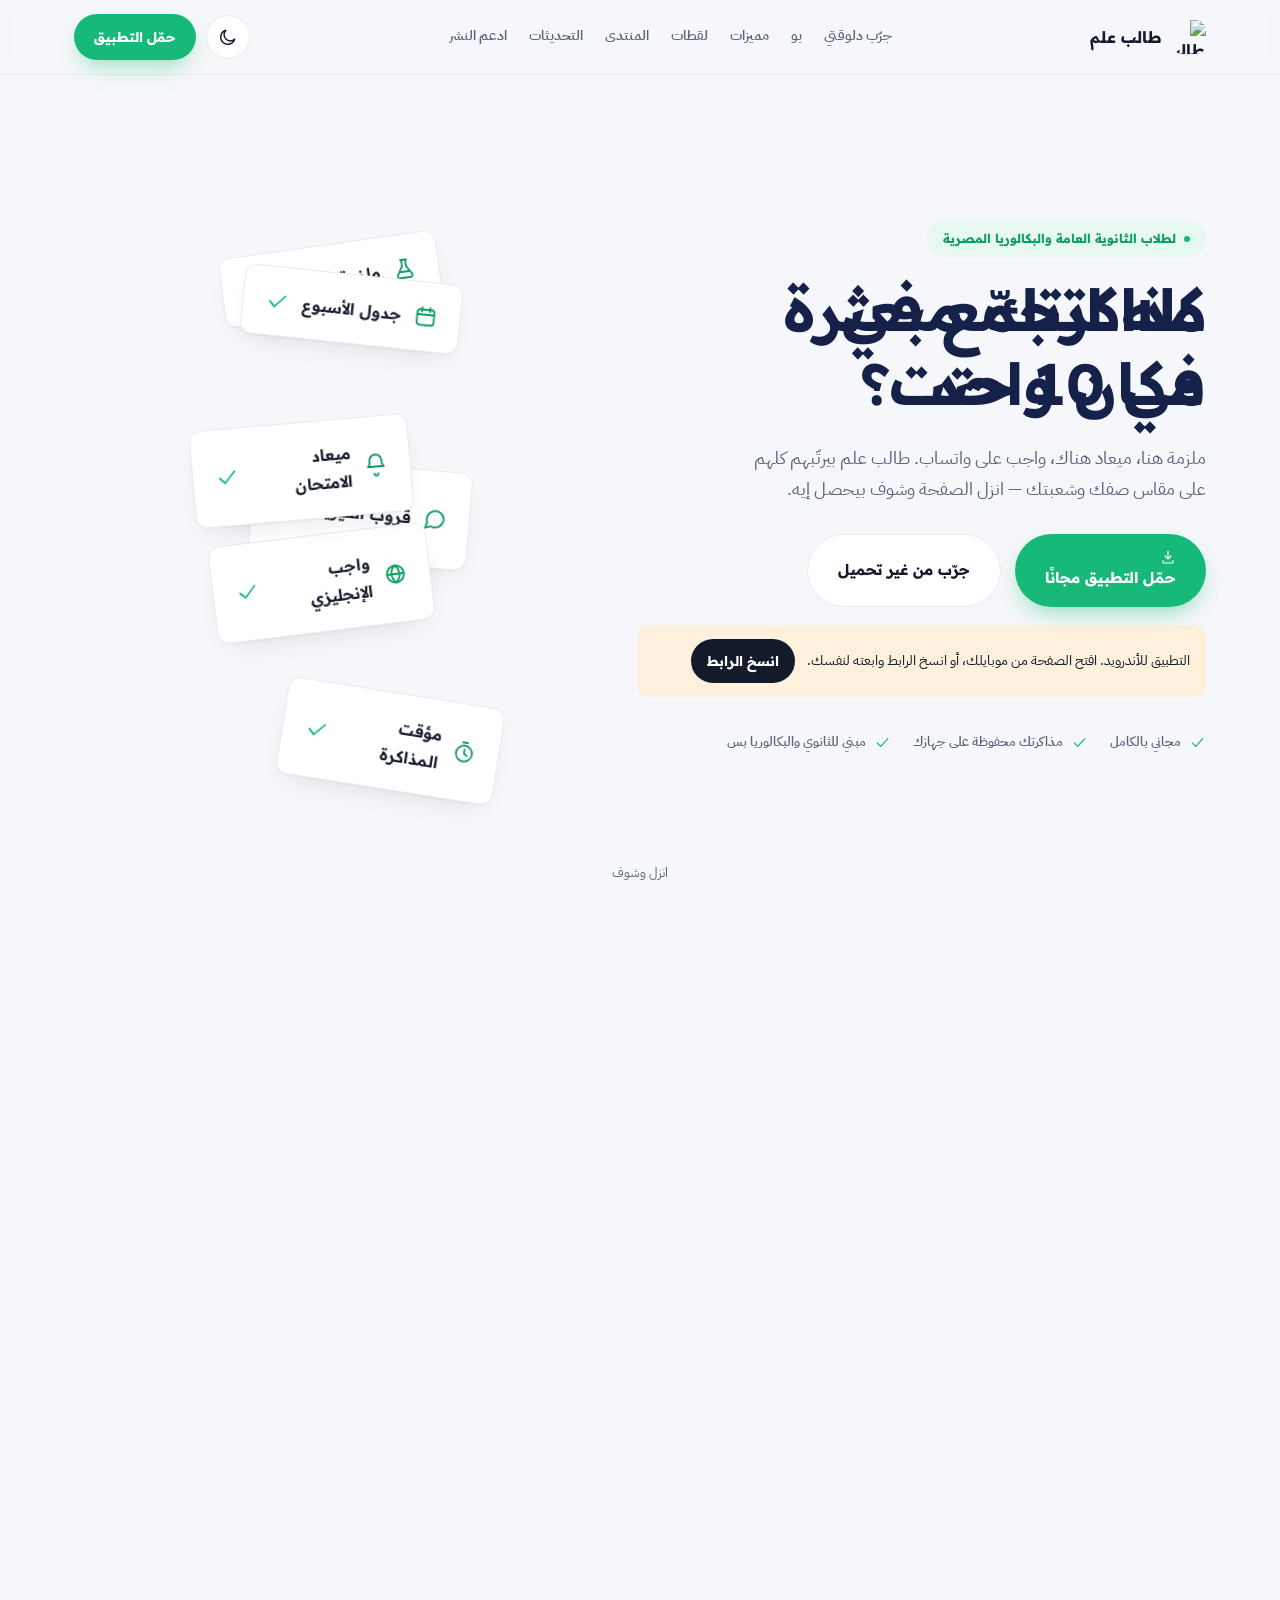
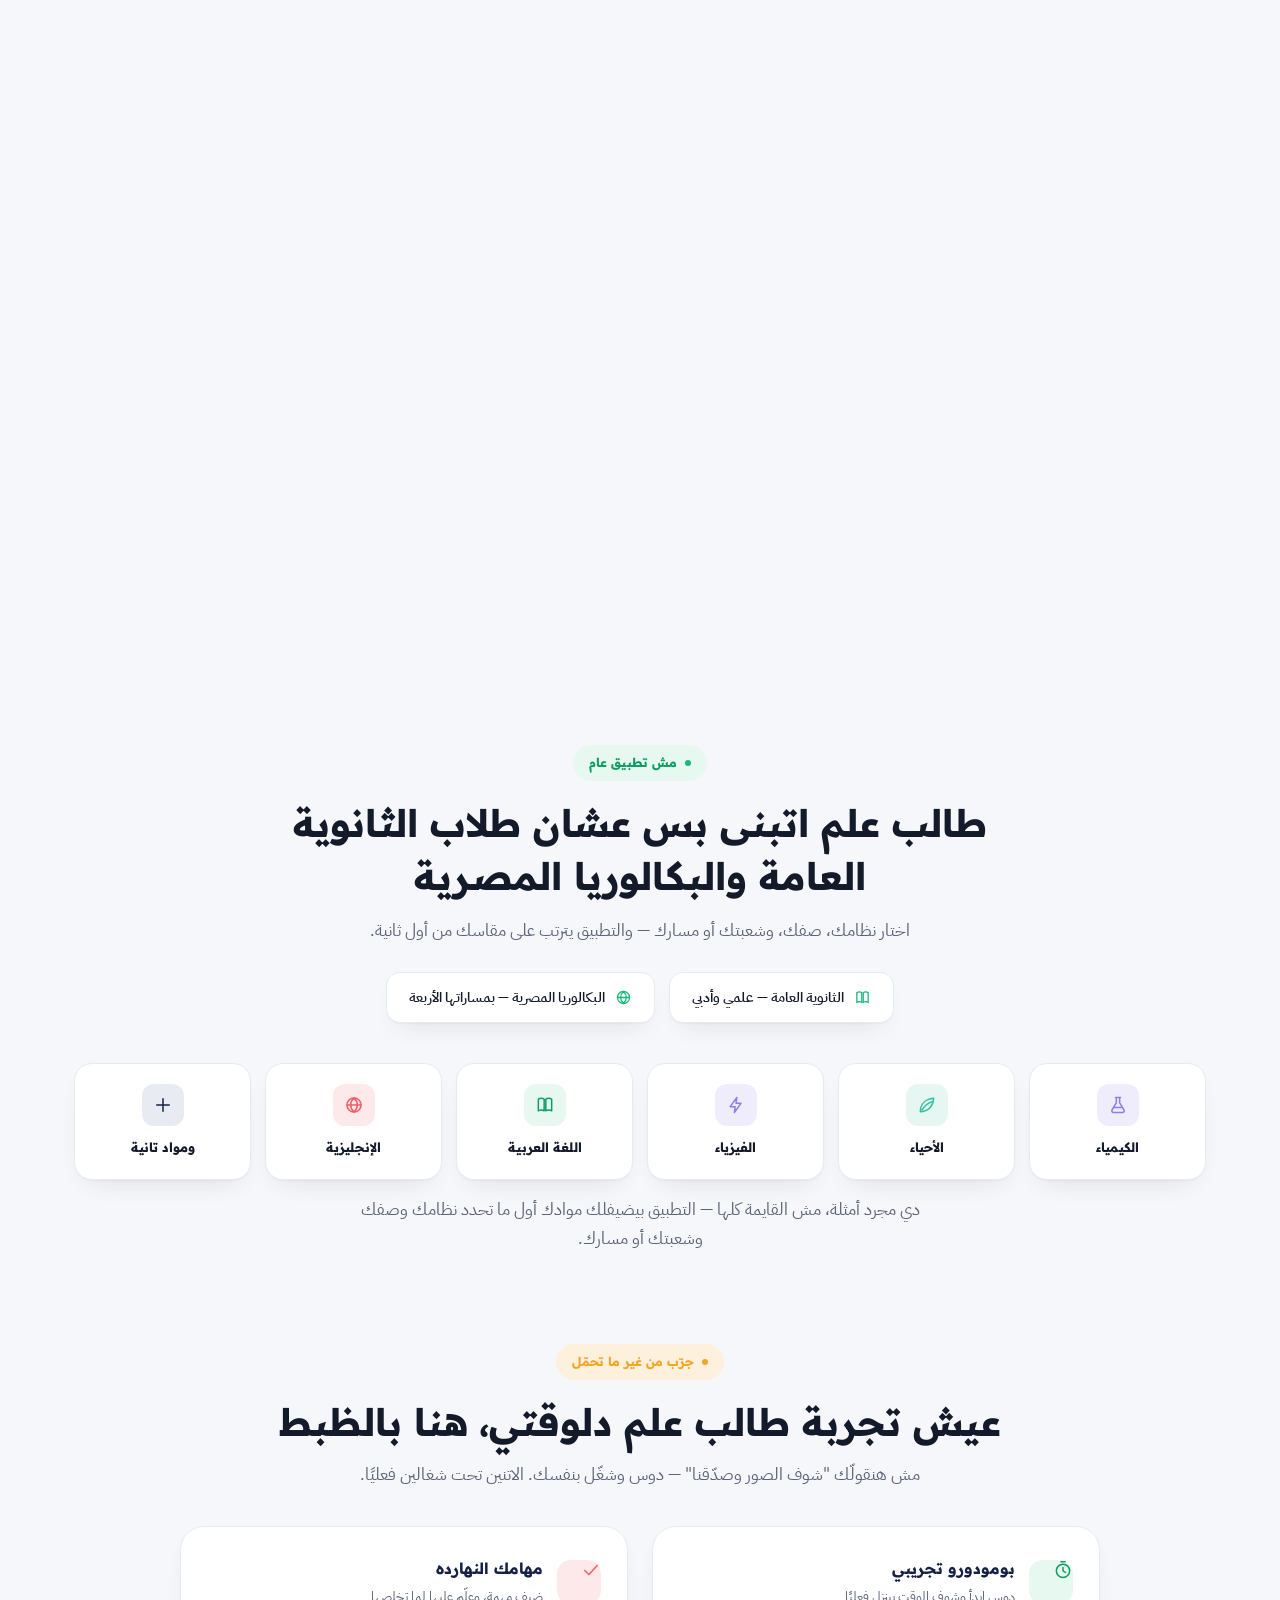
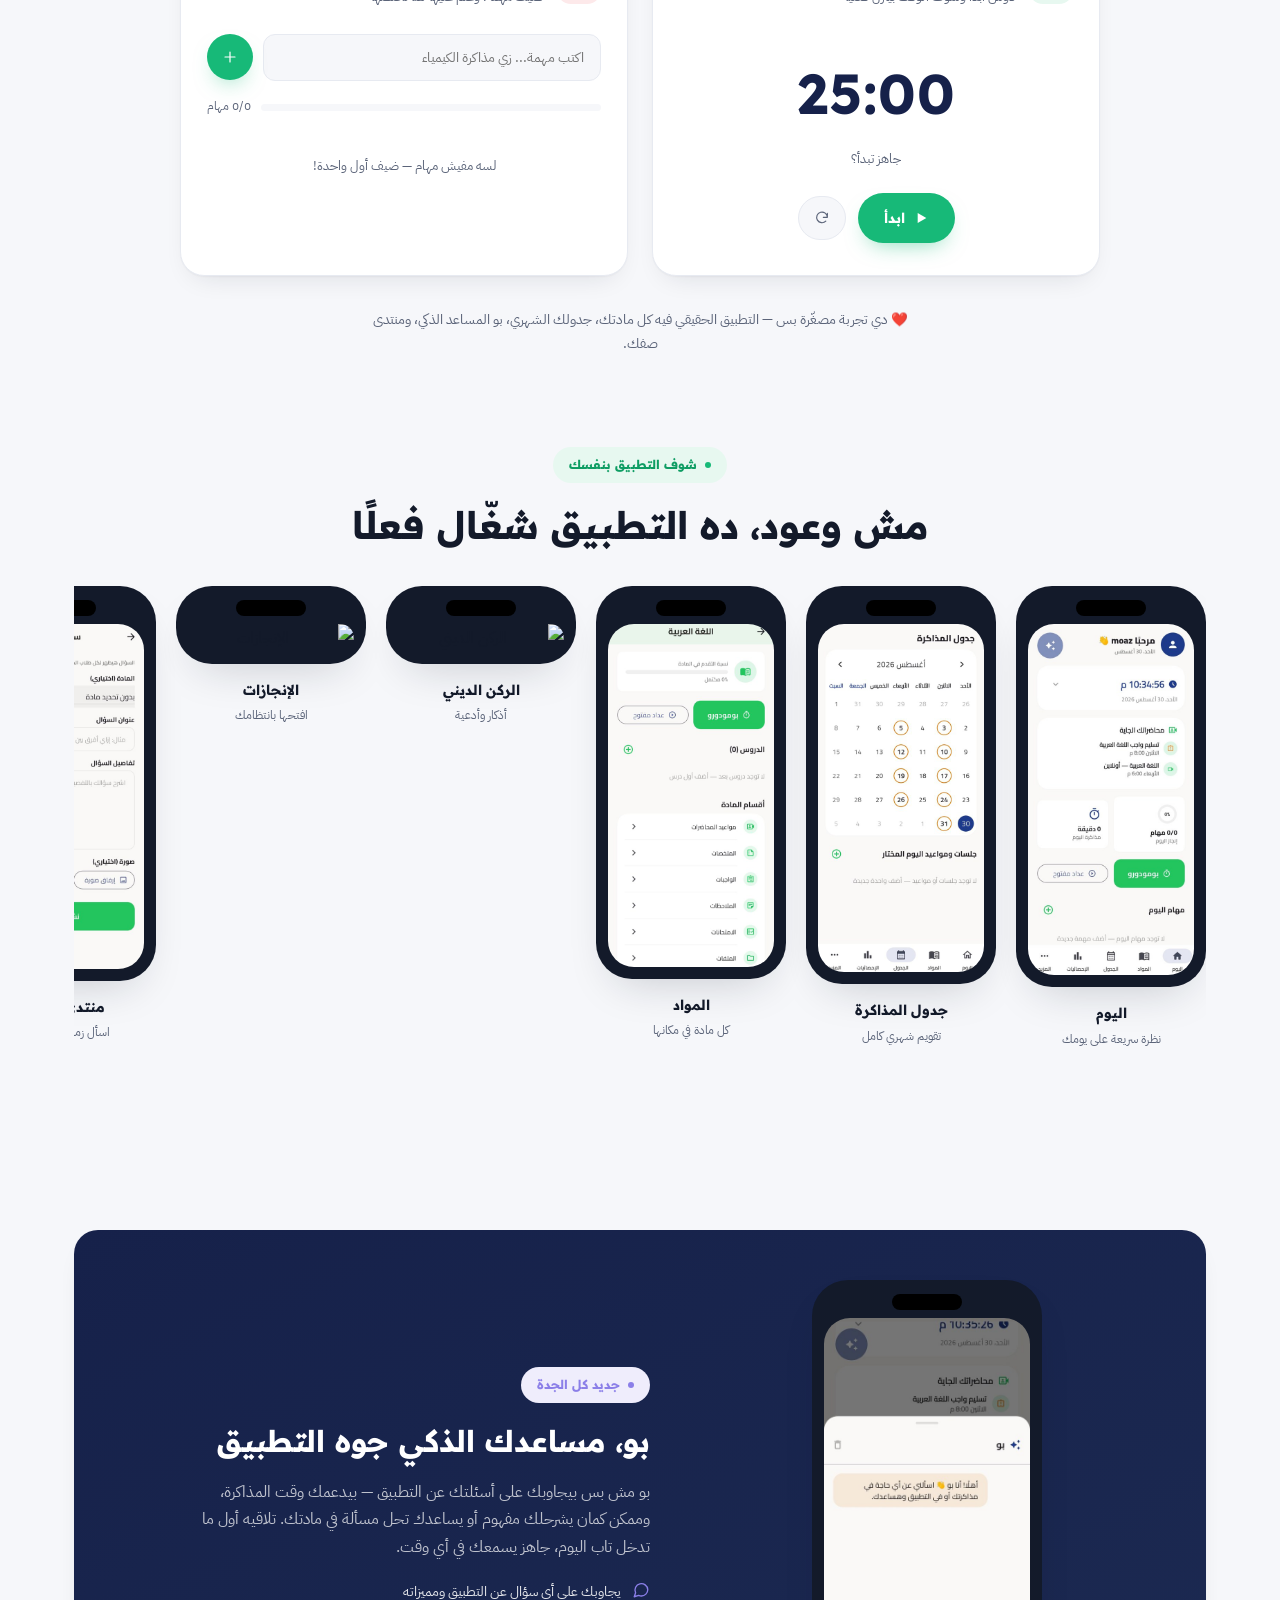
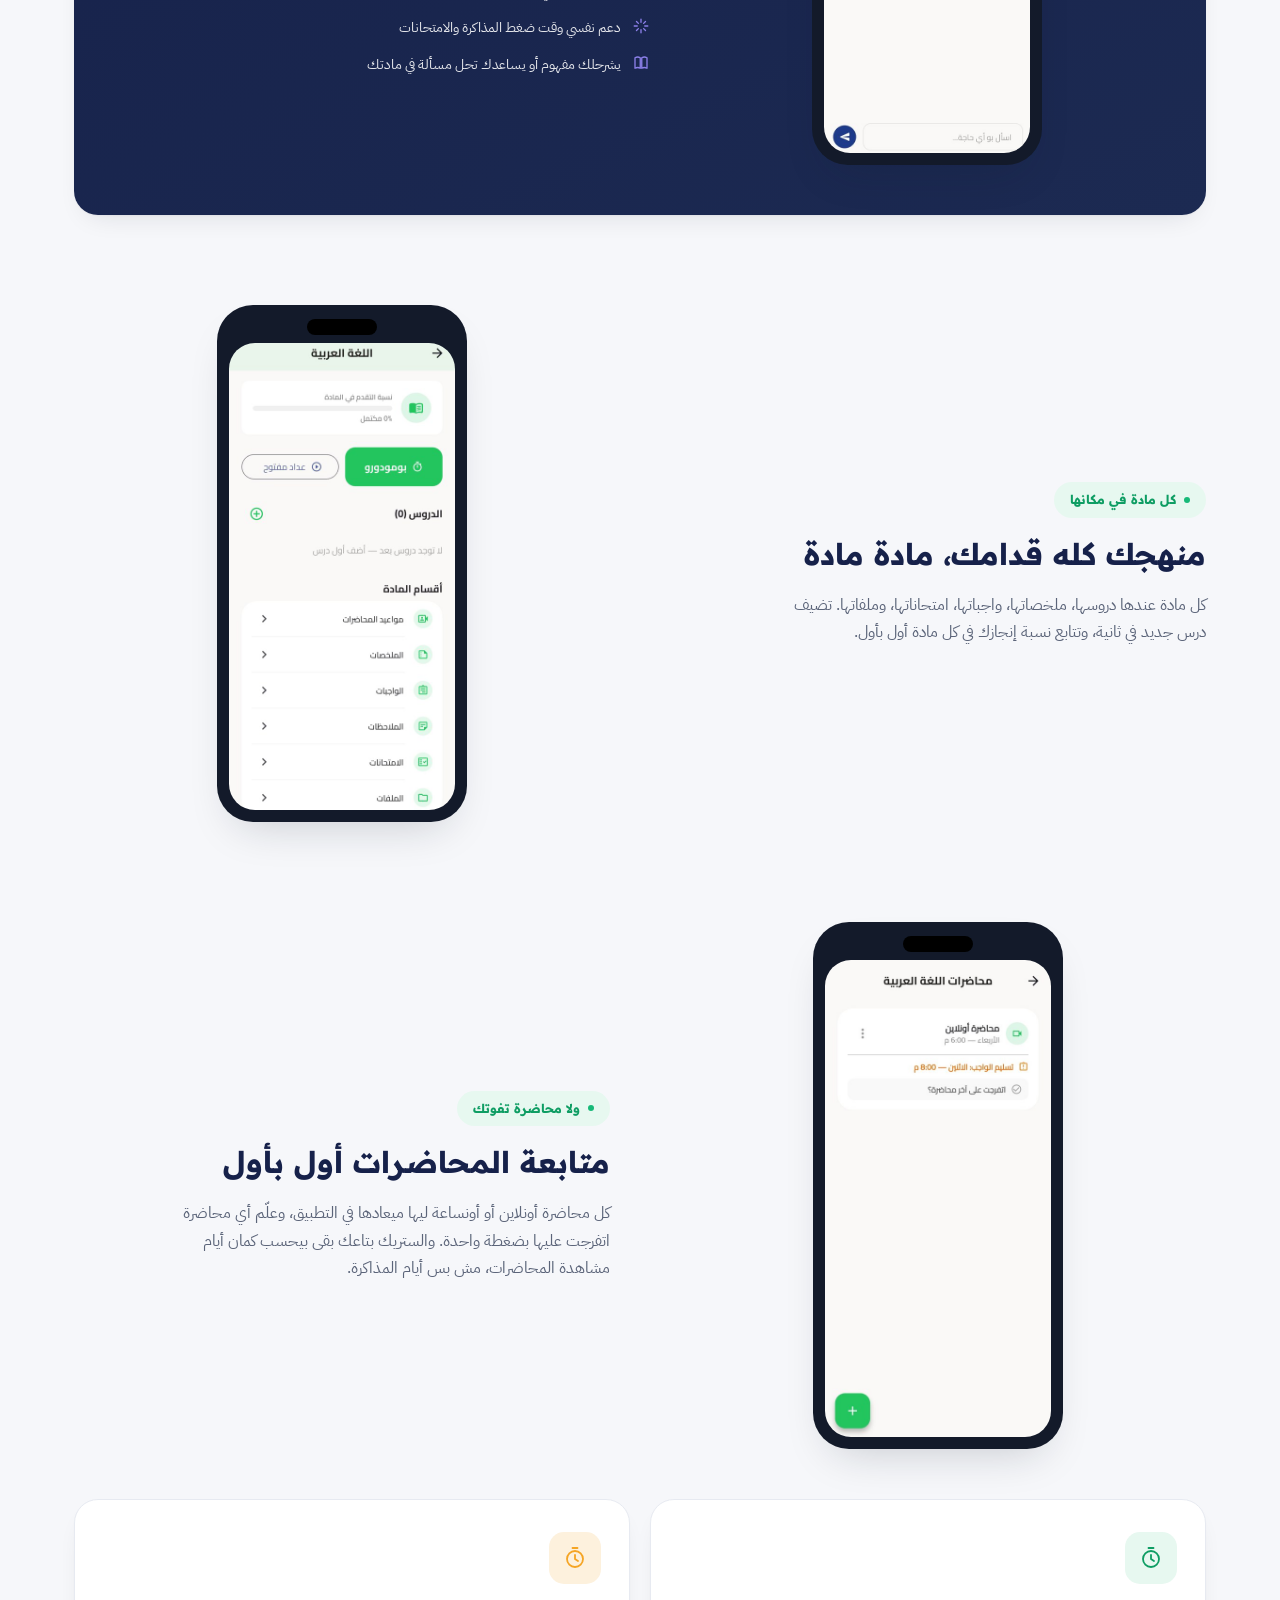
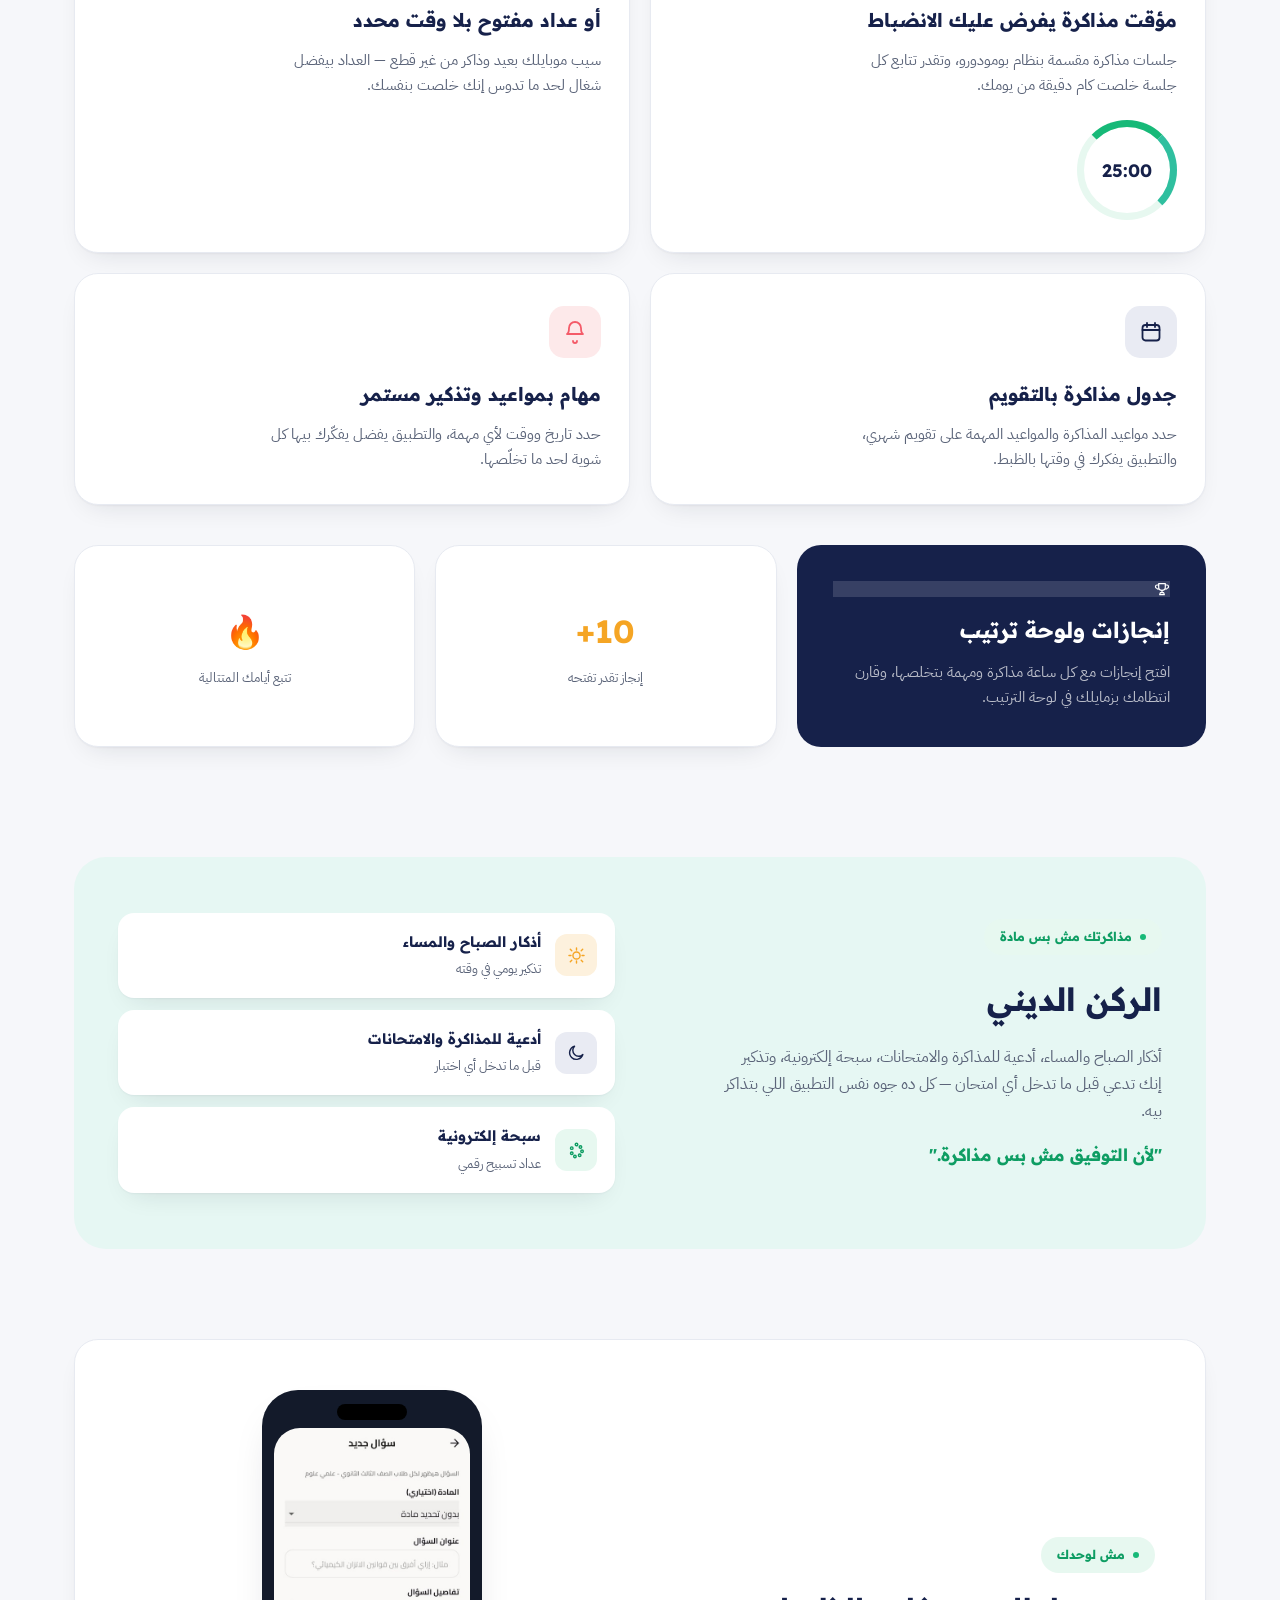
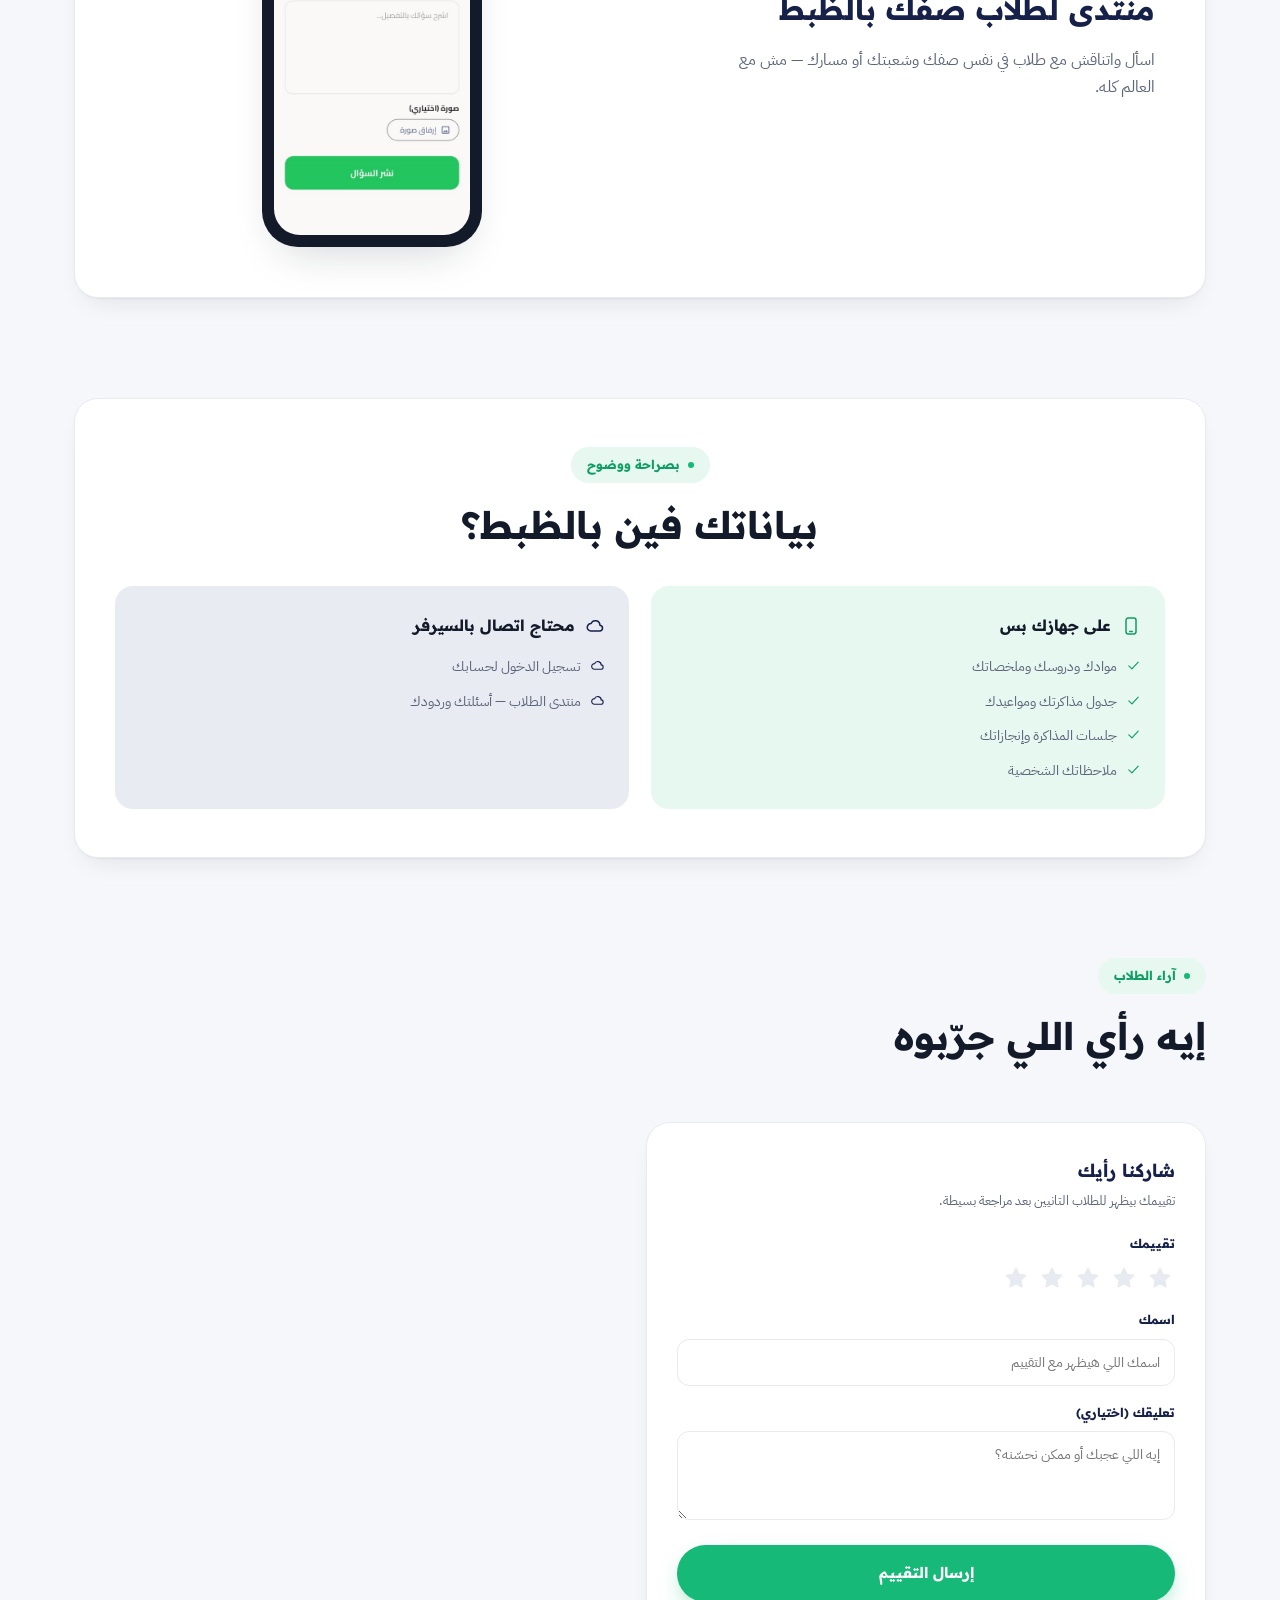
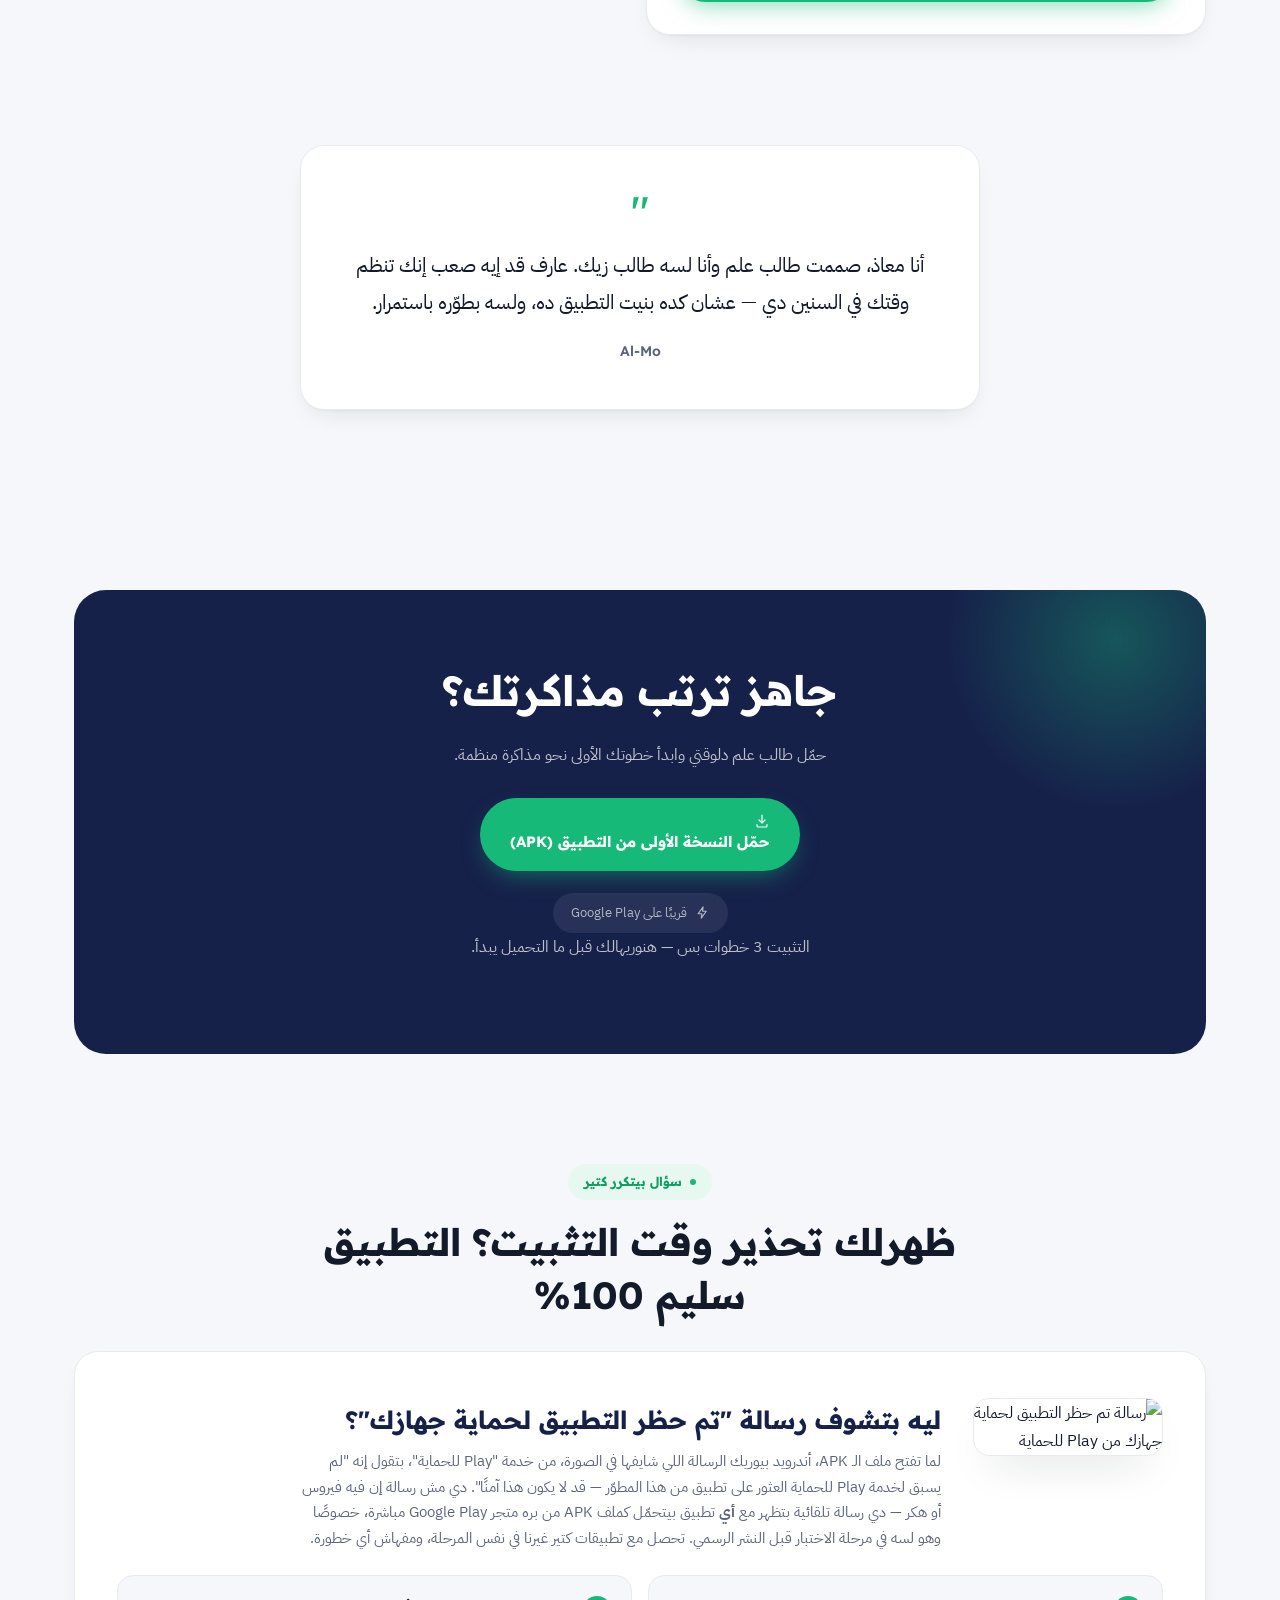
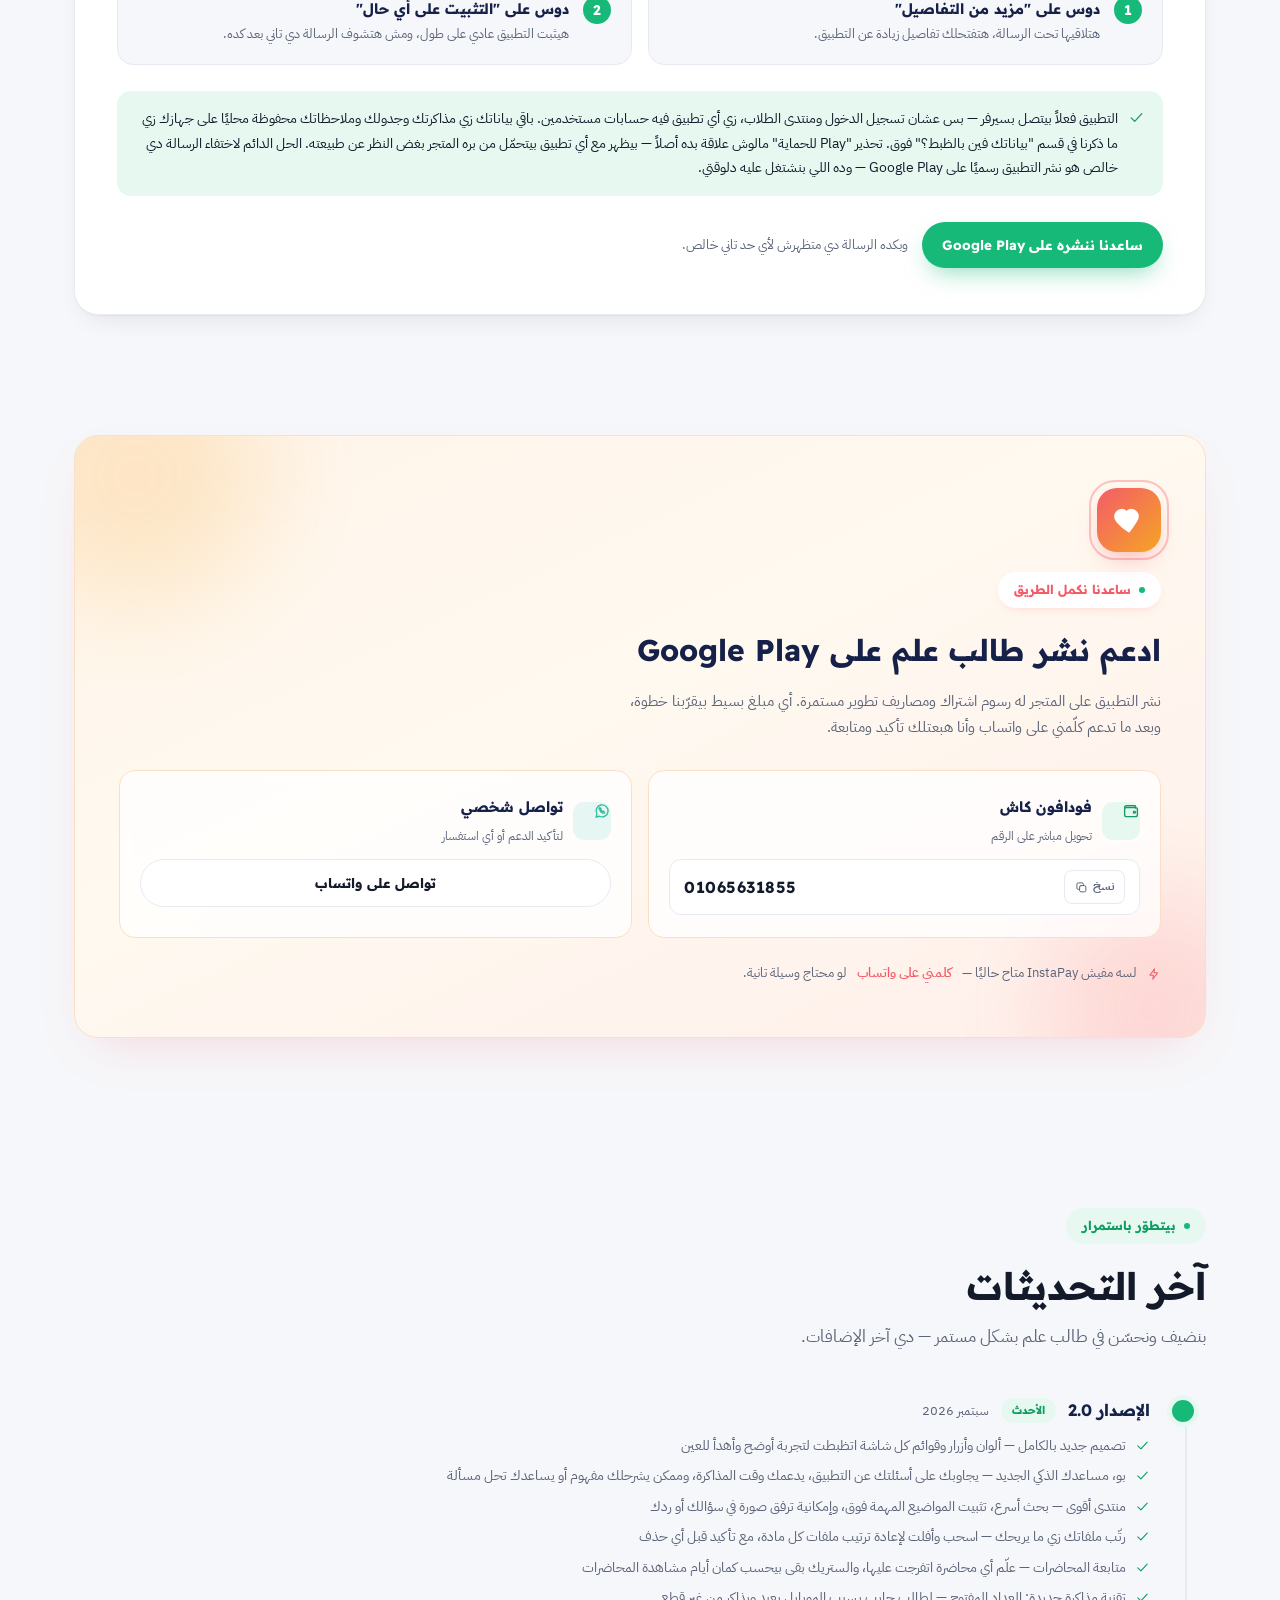
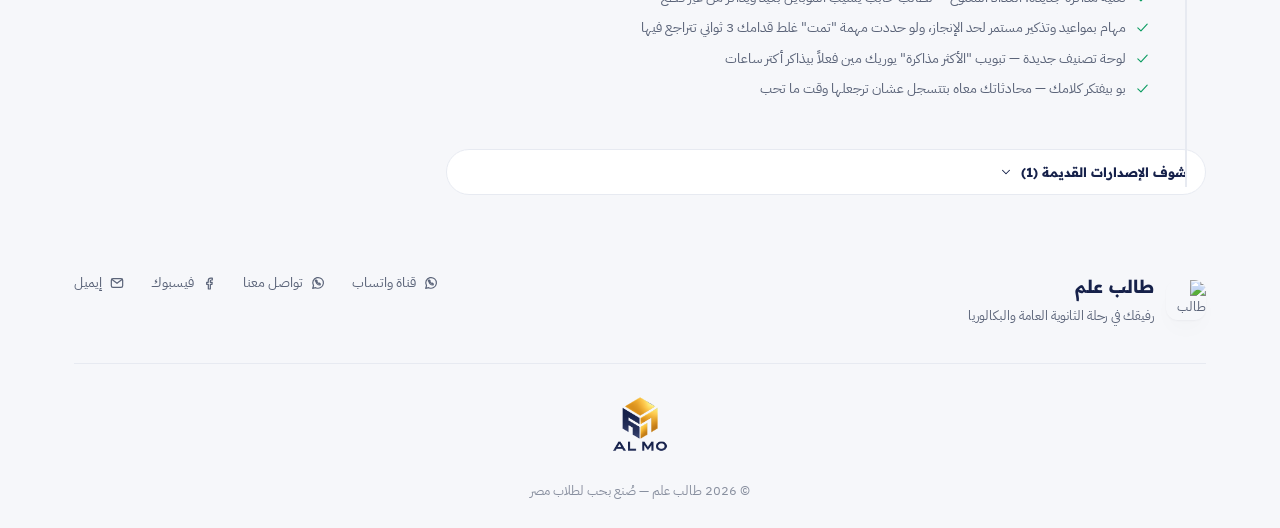
==== commit a95bafdd: "brand: footer logo without background, light and dark variants" ====
--- a/index.html
+++ b/index.html
@@ -19,7 +19,10 @@
 <link rel="preconnect" href="https://fonts.googleapis.com">
 <link rel="preconnect" href="https://fonts.gstatic.com" crossorigin>
 <link href="https://fonts.googleapis.com/css2?family=Cairo:wght@400;600;700;800;900&family=IBM+Plex+Sans+Arabic:wght@300;400;500;600;700&display=swap" rel="stylesheet">
+<link href="https://fonts.googleapis.com/css2?family=Readex+Pro:wght@400;600;700&display=swap" rel="stylesheet">
+<script src="assets/js/theme.js"></script>
 <link rel="stylesheet" href="assets/css/main.css">
+<link rel="stylesheet" href="assets/css/story.css">
 </head>
 <body>
 
@@ -78,43 +81,46 @@
       <a href="#updates" data-nav>التحديثات</a>
       <a href="#support" data-nav>ادعم النشر</a>
     </nav>
-    <button class="btn btn-mint btn-sm" data-download><span>حمّل التطبيق</span></button>
+    <div class="top-actions">
+      <button class="theme-toggle" id="themeToggle" type="button" aria-pressed="false"><svg viewBox="0 0 24 24" class="icon i-sun"><use href="#i-sun"/></svg><svg viewBox="0 0 24 24" class="icon i-moon"><use href="#i-moon"/></svg></button>
+      <button class="btn btn-mint btn-sm" data-download><span>حمّل التطبيق</span></button>
+    </div>
   </div>
 </div>
 
 <!-- ============ HERO ============ -->
-<section id="hero">
-  <div class="wrap hero-grid">
-    <div class="hero-copy" data-reveal>
-      <span class="eyebrow"><i></i>لطلاب الثانوية العامة والبكالوريا المصرية</span>
-      <h1>رتّب <mark>مذاكرتك</mark> في مكان واحد</h1>
-      <p class="desc">طالب علم بيحط كل موادك وجدولك ومواعيدك قدامك، منظمين بنظام صفك وشعبتك — من غير ما تفتح عشر تطبيقات مختلفة.</p>
-      <div class="hero-cta">
-        <button class="btn btn-mint" data-download><span><svg viewBox="0 0 24 24" class="icon" style="width:16px;height:16px"><use href="#i-download"/></svg> حمّل التطبيق الآن</span></button>
-        <a href="#try-now" class="btn btn-ghost">جرّب من غير تحميل</a>
-      </div>
-      <div class="trust-row">
-        <span class="trust-item"><svg viewBox="0 0 24 24" class="icon"><use href="#i-check"/></svg> مجاني بالكامل</span>
-        <span class="trust-item"><svg viewBox="0 0 24 24" class="icon"><use href="#i-check"/></svg> مذاكرتك محفوظة على جهازك</span>
-        <span class="trust-item"><svg viewBox="0 0 24 24" class="icon"><use href="#i-check"/></svg> مبني للثانوي والبكالوريا بس</span>
-      </div>
-    </div>
-    <div class="hero-visual" data-reveal="scale">
-      <div class="phone"><div class="screen"><img src="assets/screenshots/today.jpg" alt="شاشة اليوم في طالب علم" loading="lazy"></div></div>
-      <div class="hero-float f1">
-        <span class="badge-ic" style="background:var(--amber-pale);color:var(--amber)"><svg viewBox="0 0 24 24" class="icon" style="width:16px;height:16px"><use href="#i-trophy"/></svg></span>
-        إنجاز جديد!
-      </div>
-      <div class="hero-float f2">
-        <span class="badge-ic" style="background:var(--mint-pale);color:var(--mint-dark)"><svg viewBox="0 0 24 24" class="icon" style="width:16px;height:16px"><use href="#i-check"/></svg></span>
-        مهمة اتعملت
-      </div>
-    </div>
-  </div>
-</section>
-
-<!-- ============ SUBJECTS ============ -->
-<!-- ============ WHO ============ -->
+<section id="hero" class="story">
+  <div class="story-sticky">
+    <div class="wrap story-grid">
+      <div class="hero-copy story-copy">
+        <span class="eyebrow"><i></i>لطلاب الثانوية العامة والبكالوريا المصرية</span>
+        <h1 class="story-heads"><span class="head-a">مذاكرتك مبعثرة في 10 حتت؟</span><span class="head-b">كله اتجمّع في مكان واحد</span></h1>
+        <p class="desc">ملزمة هنا، ميعاد هناك، واجب على واتساب. طالب علم بيرتّبهم كلهم على مقاس صفك وشعبتك — انزل الصفحة وشوف بيحصل إيه.</p>
+        <div class="hero-cta">
+          <button class="btn btn-mint" data-download><span><svg viewBox="0 0 24 24" class="icon" style="width:16px;height:16px"><use href="#i-download"/></svg> حمّل التطبيق مجانًا</span></button>
+          <a href="#try-now" class="btn btn-ghost">جرّب من غير تحميل</a>
+        </div>
+        <p class="dev-note" hidden><span>التطبيق للأندرويد. افتح الصفحة من موبايلك، أو انسخ الرابط وابعته لنفسك.</span><button type="button">انسخ الرابط</button></p>
+        <div class="trust-row">
+          <span class="trust-item"><svg viewBox="0 0 24 24" class="icon"><use href="#i-check"/></svg> مجاني بالكامل</span>
+          <span class="trust-item"><svg viewBox="0 0 24 24" class="icon"><use href="#i-check"/></svg> مذاكرتك محفوظة على جهازك</span>
+          <span class="trust-item"><svg viewBox="0 0 24 24" class="icon"><use href="#i-check"/></svg> مبني للثانوي والبكالوريا بس</span>
+        </div>
+      </div>
+      <div class="board" aria-hidden="true">
+        <div class="chip" style="--dx:-120;--dy:-90;--r:-8"><svg class="icon" viewBox="0 0 24 24"><use href="#i-flask"/></svg>ملزمة الكيمياء<svg class="icon ok" viewBox="0 0 24 24"><use href="#i-check"/></svg></div>
+        <div class="chip" style="--dx:140;--dy:-60;--r:6"><svg class="icon" viewBox="0 0 24 24"><use href="#i-calendar"/></svg>جدول الأسبوع<svg class="icon ok" viewBox="0 0 24 24"><use href="#i-check"/></svg></div>
+        <div class="chip" style="--dx:-90;--dy:40;--r:5"><svg class="icon" viewBox="0 0 24 24"><use href="#i-chat"/></svg>قروب الفيزياء<svg class="icon ok" viewBox="0 0 24 24"><use href="#i-check"/></svg></div>
+        <div class="chip" style="--dx:110;--dy:110;--r:-7"><svg class="icon" viewBox="0 0 24 24"><use href="#i-globe"/></svg>واجب الإنجليزي<svg class="icon ok" viewBox="0 0 24 24"><use href="#i-check"/></svg></div>
+        <div class="chip" style="--dx:-60;--dy:150;--r:9"><svg class="icon" viewBox="0 0 24 24"><use href="#i-timer"/></svg>مؤقت المذاكرة<svg class="icon ok" viewBox="0 0 24 24"><use href="#i-check"/></svg></div>
+        <div class="chip" style="--dx:90;--dy:-120;--r:-5"><svg class="icon" viewBox="0 0 24 24"><use href="#i-bell"/></svg>ميعاد الامتحان<svg class="icon ok" viewBox="0 0 24 24"><use href="#i-check"/></svg></div>
+        
+      </div>
+    </div>
+    <p class="scroll-hint">انزل وشوف</p>
+  </div>
+</section>
+
 <section id="who">
   <div class="wrap" data-reveal>
     <p class="eyebrow"><i></i>مش تطبيق عام</p>
@@ -136,7 +142,6 @@
   </div>
 </section>
 
-<!-- ============ TRY IT NOW (LIVE DEMO) ============ -->
 <section id="try-now">
   <div class="wrap">
     <div style="text-align:center;margin-bottom:36px" data-reveal>
@@ -201,7 +206,6 @@
   </div>
 </section>
 
-<!-- ============ GALLERY ============ -->
 <section id="gallery">
   <div class="wrap">
     <div style="text-align:center;margin-bottom:10px" data-reveal>
@@ -237,7 +241,6 @@
   </div>
 </section>
 
-<!-- ============ BO AI ASSISTANT ============ -->
 <section id="bo-assistant">
   <div class="wrap">
     <div class="bo-card card" data-reveal>
@@ -258,7 +261,6 @@
   </div>
 </section>
 
-<!-- ============ FEATURES ============ -->
 <section id="features">
   <div class="wrap">
 
@@ -327,7 +329,6 @@
   </div>
 </section>
 
-<!-- ============ RELIGIOUS ============ -->
 <section id="religious">
   <div class="wrap">
     <div class="rel-wrap rel-inner" data-reveal>
@@ -355,8 +356,6 @@
   </div>
 </section>
 
-<!-- ============ DATA CLARITY ============ -->
-<!-- ============ FORUM ============ -->
 <section id="forum">
   <div class="wrap">
     <div class="forum-card card" data-reveal>
@@ -370,28 +369,6 @@
   </div>
 </section>
 
-<!-- ============ UPDATES / CHANGELOG ============ -->
-<section id="updates">
-  <div class="wrap">
-    <div class="updates-head" data-reveal>
-      <span class="eyebrow"><i></i>بيتطوّر باستمرار</span>
-      <h2 class="section-title">آخر التحديثات</h2>
-      <p class="section-sub" style="margin-top:10px">بنضيف ونحسّن في طالب علم بشكل مستمر — دي آخر الإضافات.</p>
-    </div>
-    <div class="updates-list" id="updatesList" data-reveal></div>
-  </div>
-</section>
-
-<!-- ============ FOUNDER ============ -->
-<section id="founder">
-  <div class="wrap founder-card card" data-reveal="scale">
-    <span class="quote-mark">"</span>
-    <p>أنا معاذ، صممت طالب علم وأنا لسه طالب زيك. عارف قد إيه صعب إنك تنظم وقتك في السنين دي — عشان كده بنيت التطبيق ده، ولسه بطوّره باستمرار.</p>
-    <span class="who">Al-Mo</span>
-  </div>
-</section>
-
-<!-- ============ DATA CLARITY ============ -->
 <section id="clarity">
   <div class="wrap">
     <div class="clarity-card card" data-reveal>
@@ -421,7 +398,6 @@
   </div>
 </section>
 
-<!-- ============ REVIEWS ============ -->
 <section id="reviews">
   <div class="wrap">
     <div class="reviews-head">
@@ -472,7 +448,68 @@
   </div>
 </section>
 
-<!-- ============ SUPPORT ============ -->
+<section id="founder">
+  <div class="wrap founder-card card" data-reveal="scale">
+    <span class="quote-mark">"</span>
+    <p>أنا معاذ، صممت طالب علم وأنا لسه طالب زيك. عارف قد إيه صعب إنك تنظم وقتك في السنين دي — عشان كده بنيت التطبيق ده، ولسه بطوّره باستمرار.</p>
+    <span class="who">Al-Mo</span>
+  </div>
+</section>
+
+<section id="cta-final">
+  <div class="wrap">
+    <div class="cta-box" data-reveal>
+      <div class="inner">
+        <h2>جاهز ترتب مذاكرتك؟</h2>
+        <p>حمّل طالب علم دلوقتي وابدأ خطوتك الأولى نحو مذاكرة منظمة.</p>
+        <button class="btn btn-mint" data-download><span><svg viewBox="0 0 24 24" class="icon" style="width:16px;height:16px"><use href="#i-download"/></svg> حمّل النسخة الأولى من التطبيق (APK)</span></button>
+        <div><span class="beta-note"><svg viewBox="0 0 24 24" class="icon" style="width:15px;height:15px"><use href="#i-bolt"/></svg> قريبًا على Google Play</span></div>
+        <p class="warn-hint">التثبيت 3 خطوات بس — هنوريهالك قبل ما التحميل يبدأ.</p>
+      </div>
+    </div>
+  </div>
+</section>
+
+<section id="install-notice">
+  <div class="wrap">
+    <div style="text-align:center;margin-bottom:28px" data-reveal>
+      <span class="eyebrow"><i></i>سؤال بيتكرر كتير</span>
+      <h2 class="section-title" style="max-width:680px;margin:0 auto">ظهرلك تحذير وقت التثبيت؟ التطبيق سليم 100%</h2>
+    </div>
+
+    <div class="notice-card card" data-reveal>
+      <div class="notice-head">
+        <div class="notice-shot"><img src="assets/play-protect-warning.webp" alt="رسالة تم حظر التطبيق لحماية جهازك من Play للحماية" loading="lazy"></div>
+        <div>
+          <h3>ليه بتشوف رسالة "تم حظر التطبيق لحماية جهازك"؟</h3>
+          <p>لما تفتح ملف الـ APK، أندرويد بيوريك الرسالة اللي شايفها في الصورة، من خدمة "Play للحماية"، بتقول إنه "لم يسبق لخدمة Play للحماية العثور على تطبيق من هذا المطوّر — قد لا يكون هذا آمنًا". دي مش رسالة إن فيه فيروس أو هكر — دي رسالة تلقائية بتظهر مع <b>أي</b> تطبيق بيتحمّل كملف APK من بره متجر Google Play مباشرة، خصوصًا وهو لسه في مرحلة الاختبار قبل النشر الرسمي. تحصل مع تطبيقات كتير غيرنا في نفس المرحلة، ومفهاش أي خطورة.</p>
+        </div>
+      </div>
+
+      <div class="notice-steps">
+        <div class="notice-step">
+          <span class="num">1</span>
+          <div><b>دوس على "مزيد من التفاصيل"</b><small>هتلاقيها تحت الرسالة، هتفتحلك تفاصيل زيادة عن التطبيق.</small></div>
+        </div>
+        <div class="notice-step">
+          <span class="num">2</span>
+          <div><b>دوس على "التثبيت على أي حال"</b><small>هيثبت التطبيق عادي على طول، ومش هتشوف الرسالة دي تاني بعد كده.</small></div>
+        </div>
+      </div>
+
+      <div class="notice-reassure">
+        <svg viewBox="0 0 24 24" class="icon"><use href="#i-check"/></svg>
+        <span>التطبيق فعلاً بيتصل بسيرفر — بس عشان تسجيل الدخول ومنتدى الطلاب، زي أي تطبيق فيه حسابات مستخدمين. باقي بياناتك زي مذاكرتك وجدولك وملاحظاتك محفوظة محليًا على جهازك زي ما ذكرنا في قسم "بياناتك فين بالظبط؟" فوق. تحذير "Play للحماية" مالوش علاقة بده أصلاً — بيظهر مع أي تطبيق بيتحمّل من بره المتجر بغض النظر عن طبيعته. الحل الدائم لاختفاء الرسالة دي خالص هو نشر التطبيق رسميًا على Google Play — وده اللي بنشتغل عليه دلوقتي.</span>
+      </div>
+
+      <div class="notice-cta">
+        <a href="#support" class="btn btn-mint btn-sm"><span>ساعدنا ننشره على Google Play</span></a>
+        <p>وبكده الرسالة دي متظهرش لأي حد تاني خالص.</p>
+      </div>
+    </div>
+  </div>
+</section>
+
 <section id="support">
   <div class="wrap">
     <div class="support-card card" data-reveal>
@@ -517,65 +554,14 @@
   </div>
 </section>
 
-<button class="support-fab" id="supportFab" type="button" aria-label="ادعم المشروع">
-  <svg viewBox="0 0 24 24" class="icon" style="fill:currentColor"><path d="M12 21s-7.5-4.6-10.2-9.3C.2 8.9 1.4 5.4 4.6 4.3c2-.7 4 0 5.4 1.7C11.4 4.3 13.4 3.6 15.4 4.3c3.2 1.1 4.4 4.6 2.8 7.4C15.5 16.4 12 21 12 21Z"/></svg>
-  ادعم المشروع
-</button>
-
-
-<!-- ============ FINAL CTA ============ -->
-<section id="cta-final">
-  <div class="wrap">
-    <div class="cta-box" data-reveal>
-      <div class="inner">
-        <h2>جاهز ترتب مذاكرتك؟</h2>
-        <p>حمّل طالب علم دلوقتي وابدأ خطوتك الأولى نحو مذاكرة منظمة.</p>
-        <button class="btn btn-mint" data-download><span><svg viewBox="0 0 24 24" class="icon" style="width:16px;height:16px"><use href="#i-download"/></svg> حمّل النسخة الأولى من التطبيق (APK)</span></button>
-        <div><span class="beta-note"><svg viewBox="0 0 24 24" class="icon" style="width:15px;height:15px"><use href="#i-bolt"/></svg> قريبًا على Google Play</span></div>
-        <p class="warn-hint">هيظهرلك تنويه قبل ما التحميل يبدأ — اقرأه، مفيش أي مشكلة في التطبيق.</p>
-      </div>
-    </div>
-  </div>
-</section>
-
-<!-- ============ INSTALL NOTICE (page section) ============ -->
-<section id="install-notice">
-  <div class="wrap">
-    <div style="text-align:center;margin-bottom:28px" data-reveal>
-      <span class="eyebrow"><i></i>سؤال بيتكرر كتير</span>
-      <h2 class="section-title" style="max-width:680px;margin:0 auto">ظهرلك تحذير وقت التثبيت؟ التطبيق سليم 100%</h2>
-    </div>
-
-    <div class="notice-card card" data-reveal>
-      <div class="notice-head">
-        <div class="notice-shot"><img src="assets/play-protect-warning.webp" alt="رسالة تم حظر التطبيق لحماية جهازك من Play للحماية" loading="lazy"></div>
-        <div>
-          <h3>ليه بتشوف رسالة "تم حظر التطبيق لحماية جهازك"؟</h3>
-          <p>لما تفتح ملف الـ APK، أندرويد بيوريك الرسالة اللي شايفها في الصورة، من خدمة "Play للحماية"، بتقول إنه "لم يسبق لخدمة Play للحماية العثور على تطبيق من هذا المطوّر — قد لا يكون هذا آمنًا". دي مش رسالة إن فيه فيروس أو هكر — دي رسالة تلقائية بتظهر مع <b>أي</b> تطبيق بيتحمّل كملف APK من بره متجر Google Play مباشرة، خصوصًا وهو لسه في مرحلة الاختبار قبل النشر الرسمي. تحصل مع تطبيقات كتير غيرنا في نفس المرحلة، ومفهاش أي خطورة.</p>
-        </div>
-      </div>
-
-      <div class="notice-steps">
-        <div class="notice-step">
-          <span class="num">1</span>
-          <div><b>دوس على "مزيد من التفاصيل"</b><small>هتلاقيها تحت الرسالة، هتفتحلك تفاصيل زيادة عن التطبيق.</small></div>
-        </div>
-        <div class="notice-step">
-          <span class="num">2</span>
-          <div><b>دوس على "التثبيت على أي حال"</b><small>هيثبت التطبيق عادي على طول، ومش هتشوف الرسالة دي تاني بعد كده.</small></div>
-        </div>
-      </div>
-
-      <div class="notice-reassure">
-        <svg viewBox="0 0 24 24" class="icon"><use href="#i-check"/></svg>
-        <span>التطبيق فعلاً بيتصل بسيرفر — بس عشان تسجيل الدخول ومنتدى الطلاب، زي أي تطبيق فيه حسابات مستخدمين. باقي بياناتك زي مذاكرتك وجدولك وملاحظاتك محفوظة محليًا على جهازك زي ما ذكرنا في قسم "بياناتك فين بالظبط؟" فوق. تحذير "Play للحماية" مالوش علاقة بده أصلاً — بيظهر مع أي تطبيق بيتحمّل من بره المتجر بغض النظر عن طبيعته. الحل الدائم لاختفاء الرسالة دي خالص هو نشر التطبيق رسميًا على Google Play — وده اللي بنشتغل عليه دلوقتي.</span>
-      </div>
-
-      <div class="notice-cta">
-        <a href="#support" class="btn btn-mint btn-sm"><span>ساعدنا ننشره على Google Play</span></a>
-        <p>وبكده الرسالة دي متظهرش لأي حد تاني خالص.</p>
-      </div>
-    </div>
+<section id="updates">
+  <div class="wrap">
+    <div class="updates-head" data-reveal>
+      <span class="eyebrow"><i></i>بيتطوّر باستمرار</span>
+      <h2 class="section-title">آخر التحديثات</h2>
+      <p class="section-sub" style="margin-top:10px">بنضيف ونحسّن في طالب علم بشكل مستمر — دي آخر الإضافات.</p>
+    </div>
+    <div class="updates-list" id="updatesList" data-reveal></div>
   </div>
 </section>
 
@@ -585,19 +571,23 @@
   <div class="box">
     <button class="close-btn" data-modal-close aria-label="إغلاق"><svg viewBox="0 0 24 24" class="icon"><use href="#i-close"/></svg></button>
     <span class="m-eyebrow"><i></i> قبل ما تحمّل</span>
-    <h3 id="dl-modal-title">هتشوف تحذير من "Play للحماية" — التطبيق سليم</h3>
+    <h3 id="dl-modal-title">3 خطوات وتبقى جاهز</h3>
     <div class="m-shot"><img src="assets/play-protect-warning.webp" alt="رسالة تم حظر التطبيق لحماية جهازك" loading="lazy"></div>
-    <p class="m-desc">الرسالة دي تلقائية وبتظهر مع أي تطبيق بيتحمّل كملف APK من بره متجر Google Play، ومفهاش أي خطورة. لما تشوفها:</p>
+    <p class="m-desc">أندرويد بيعرض رسالة "Play للحماية" مع أي تطبيق بيتحمّل من بره المتجر، ومفيش فيها أي خطر. اتبع الخطوات دي وخلاص:</p>
     <div class="m-steps">
       <div class="m-step">
         <span class="num">1</span>
-        <div><b>دوس على "مزيد من التفاصيل"</b><small>تحت الرسالة مباشرة</small></div>
+        <div><b>حمّل الملف</b><small>دوس الزرار تحت والتحميل بيبدأ على طول</small></div>
       </div>
       <div class="m-step">
         <span class="num">2</span>
-        <div><b>دوس على "التثبيت على أي حال"</b><small>وهيثبت عادي على طول</small></div>
-      </div>
-    </div>
+        <div><b>لو ظهرت الرسالة، دوس "مزيد من التفاصيل"</b><small>تحت الرسالة مباشرة</small></div>
+      </div>
+      <div class="m-step">
+        <span class="num">3</span>
+        <div><b>دوس "التثبيت على أي حال"</b><small>وهيتثبت عادي ومش هتشوفها تاني</small></div>
+      </div>
+      </div>
     <a id="dl-modal-go" href="#" class="btn btn-mint m-go"><span><svg viewBox="0 0 24 24" class="icon" style="width:16px;height:16px"><use href="#i-download"/></svg> فهمت، حمّل الملف الآن</span></a>
     <a href="#install-notice" class="m-skip" data-modal-close>عايز تفاصيل أكتر عن المشكلة؟</a>
   </div>
@@ -630,15 +620,18 @@
         <a href="mailto:moaz2009amen@gmail.com"><svg viewBox="0 0 24 24" class="icon"><use href="#i-mail"/></svg> إيميل</a>
       </div>
     </div>
+    <a class="foot-sign" href="https://www.facebook.com/share/1HvQMbwYYV/" target="_blank" rel="noopener noreferrer" aria-label="AL MO"><img class="logo-on-light" src="assets/brand/almo-logo-light.png" alt="AL MO" width="56" height="56" loading="lazy"><img class="logo-on-dark" src="assets/brand/almo-logo.png" alt="" width="56" height="56" loading="lazy"></a>
     <div class="foot-bottom">© 2026 طالب علم — صُنع بحب لطلاب مصر</div>
   </div>
 </footer>
 
 <script src="assets/js/config.js"></script>
+<script src="assets/js/api.js"></script>
 <script src="assets/js/analytics.js"></script>
 <script src="assets/js/updates.js"></script>
 <script src="assets/js/reviews.js"></script>
 <script src="assets/js/ui.js"></script>
 <script src="assets/js/demo.js"></script>
+<script src="assets/js/story.js"></script>
 </body>
 </html>
--- a/assets/css/story.css
+++ b/assets/css/story.css
@@ -0,0 +1,90 @@
+/* =====================================================================
+   التصميم الجديد — "من الفوضى للترتيب" + الوضع الداكن.
+   بيتحمّل بعد main.css وبيعدّل عليه، فمفيش حاجة قديمة اتمسحت.
+   ===================================================================== */
+:root{ --font-d:'Readex Pro','Cairo',sans-serif; --panel:#16214A }
+:focus-visible{ outline:3px solid var(--mint); outline-offset:3px }
+
+/* ---------- الوضع الداكن ---------- */
+[data-theme="dark"]{
+  color-scheme:dark;
+  --paper:#0D1220; --surface:#151C2F; --ink:#EEF1F8; --ink-soft:#A3ADC4; --line:#26304A;
+  --navy:#E6EBFF; --panel:#1B2A5C; --navy-pale:rgba(230,235,255,.1);
+  --mint-pale:rgba(23,185,120,.16); --coral-pale:rgba(244,91,105,.16);
+  --lavender-pale:rgba(139,127,232,.18); --teal-pale:rgba(47,191,159,.16); --amber-pale:rgba(245,165,36,.16);
+  --shadow:0 1px 2px rgba(0,0,0,.3), 0 12px 28px -14px rgba(0,0,0,.6);
+  --shadow-lg:0 20px 45px -20px rgba(0,0,0,.7);
+}
+[data-theme="dark"] #topbar{ background:rgba(13,18,32,.88) }
+[data-theme="dark"] .btn-navy, [data-theme="dark"] .strip-main, [data-theme="dark"] .cta-box{ background:var(--panel) }
+[data-theme="dark"] .bo-card{ background:linear-gradient(155deg,var(--panel),#223470) }
+[data-theme="dark"] .support-card{ background:var(--surface) }
+[data-theme="dark"] .support-top .eyebrow{ background:var(--surface) }
+
+.top-actions{ display:flex; align-items:center; gap:10px }
+.theme-toggle{
+  width:44px; height:44px; border-radius:50%; border:1.5px solid var(--line); background:var(--surface);
+  color:var(--ink); display:grid; place-items:center; cursor:pointer; flex-shrink:0;
+}
+.theme-toggle .icon{ width:20px; height:20px; grid-area:1/1 }
+[data-theme="dark"] .theme-toggle .i-moon, :root:not([data-theme="dark"]) .theme-toggle .i-sun{ display:none }
+
+/* ---------- الهيرو: مبعثر ← مترتّب ---------- */
+#hero.story{ padding:0; height:250vh }
+.story-sticky{ position:sticky; top:var(--topbar-h,64px); height:calc(100svh - var(--topbar-h,64px)); min-height:520px; display:flex; align-items:center; overflow:hidden }
+.story-grid{ display:grid; grid-template-columns:1.05fr .95fr; gap:48px; align-items:center; width:100% }
+.story-copy{ position:relative; z-index:2 }
+.story-heads{ display:grid; text-wrap:balance }
+.story-heads span{ grid-area:1/1; display:block }
+.head-a{ opacity:clamp(0, calc(1 - var(--p,0) * 3), 1) }
+.head-b{ opacity:clamp(0, calc((var(--p,0) - .3) * 3), 1) }
+
+.board{ display:grid; grid-template-columns:1fr 1fr; gap:14px; padding:20px }
+.chip{
+  display:flex; align-items:center; gap:10px; padding:14px 16px; border-radius:var(--r-sm);
+  background:var(--surface); box-shadow:var(--shadow);
+  border:1.5px solid color-mix(in srgb, var(--mint) calc(var(--p,0) * 100%), var(--line));
+  font-family:var(--font-d); font-weight:600; font-size:14px; will-change:transform;
+  transform:translate(calc(var(--dx) * var(--k,1) * (1 - var(--p,0)) * 1px), calc(var(--dy) * var(--k,1) * (1 - var(--p,0)) * 1px)) rotate(calc(var(--r) * (1 - var(--p,0)) * 1deg));
+}
+.chip .icon{ width:20px; height:20px; color:var(--mint-dark); flex-shrink:0 }
+.chip .ok{ margin-inline-start:auto; color:var(--mint); opacity:clamp(0, calc((var(--p,0) - .8) * 5), 1) }
+.scroll-hint{ position:absolute; bottom:16px; inset-inline:0; text-align:center; font-size:12.5px; color:var(--ink-soft); opacity:clamp(0, calc(1 - var(--p,0) * 6), 1) }
+.dev-note{ margin-top:18px; padding:14px 16px; border-radius:var(--r-sm); background:var(--amber-pale); font-size:13.5px; display:flex; gap:12px; align-items:center; flex-wrap:wrap }
+.dev-note[hidden]{ display:none }
+.dev-note button{ border:0; background:var(--ink); color:var(--surface); padding:10px 16px; min-height:44px; border-radius:99px; font-family:var(--font-d); font-weight:700; cursor:pointer }
+
+@media (max-width:900px){
+  #hero.story{ height:220vh }
+  .story-grid{ grid-template-columns:1fr; gap:10px; text-align:center }
+  .story-copy .desc, .story-copy .trust-row{ display:none }
+  .story-copy .hero-cta{ margin-top:18px }
+  .board{ padding:8px 4px; margin-top:44px; gap:10px; --k:.45 }
+  .chip{ padding:10px 12px; font-size:12.5px; gap:8px }
+  .dev-note{ font-size:12.5px; padding:10px 12px }
+  .scroll-hint{ display:none }
+}
+@media (prefers-reduced-motion:reduce){
+  #hero.story{ height:auto }
+  .story-sticky{ position:static; height:auto; padding:48px 0 }
+  .head-a{ display:none }
+  .scroll-hint{ display:none }
+}
+
+/* بدل رسالة "مفيش تقييمات" (دليل عكسي)، القسم بيفضل فيه دعوة المشاركة بس */
+#reviewsEmpty{ display:none !important }
+
+/* توقيع AL-MO من غير خلفية: نسخة بالكحلي للوضع الفاتح، والأصلية (بيضا) للداكن */
+.foot-sign{ display:flex; width:max-content; margin:26px auto 0; padding:6px }
+.foot-sign img{ height:56px; width:auto }
+.foot-sign .logo-on-dark, [data-theme="dark"] .foot-sign .logo-on-light{ display:none }
+[data-theme="dark"] .foot-sign .logo-on-dark{ display:block }
+
+/* كروت الدفع كانت بخلفية بيضا شفافة؛ في الداكن بتبقى سطح غامق بحدود هادية */
+[data-theme="dark"] .pay-card{ background:rgba(255,255,255,.05); border-color:var(--line) }
+
+@media (min-width:901px){
+  .board{ gap:20px; padding:28px }
+  .chip{ padding:20px 22px; font-size:16px; gap:12px }
+  .chip .icon{ width:24px; height:24px }
+}
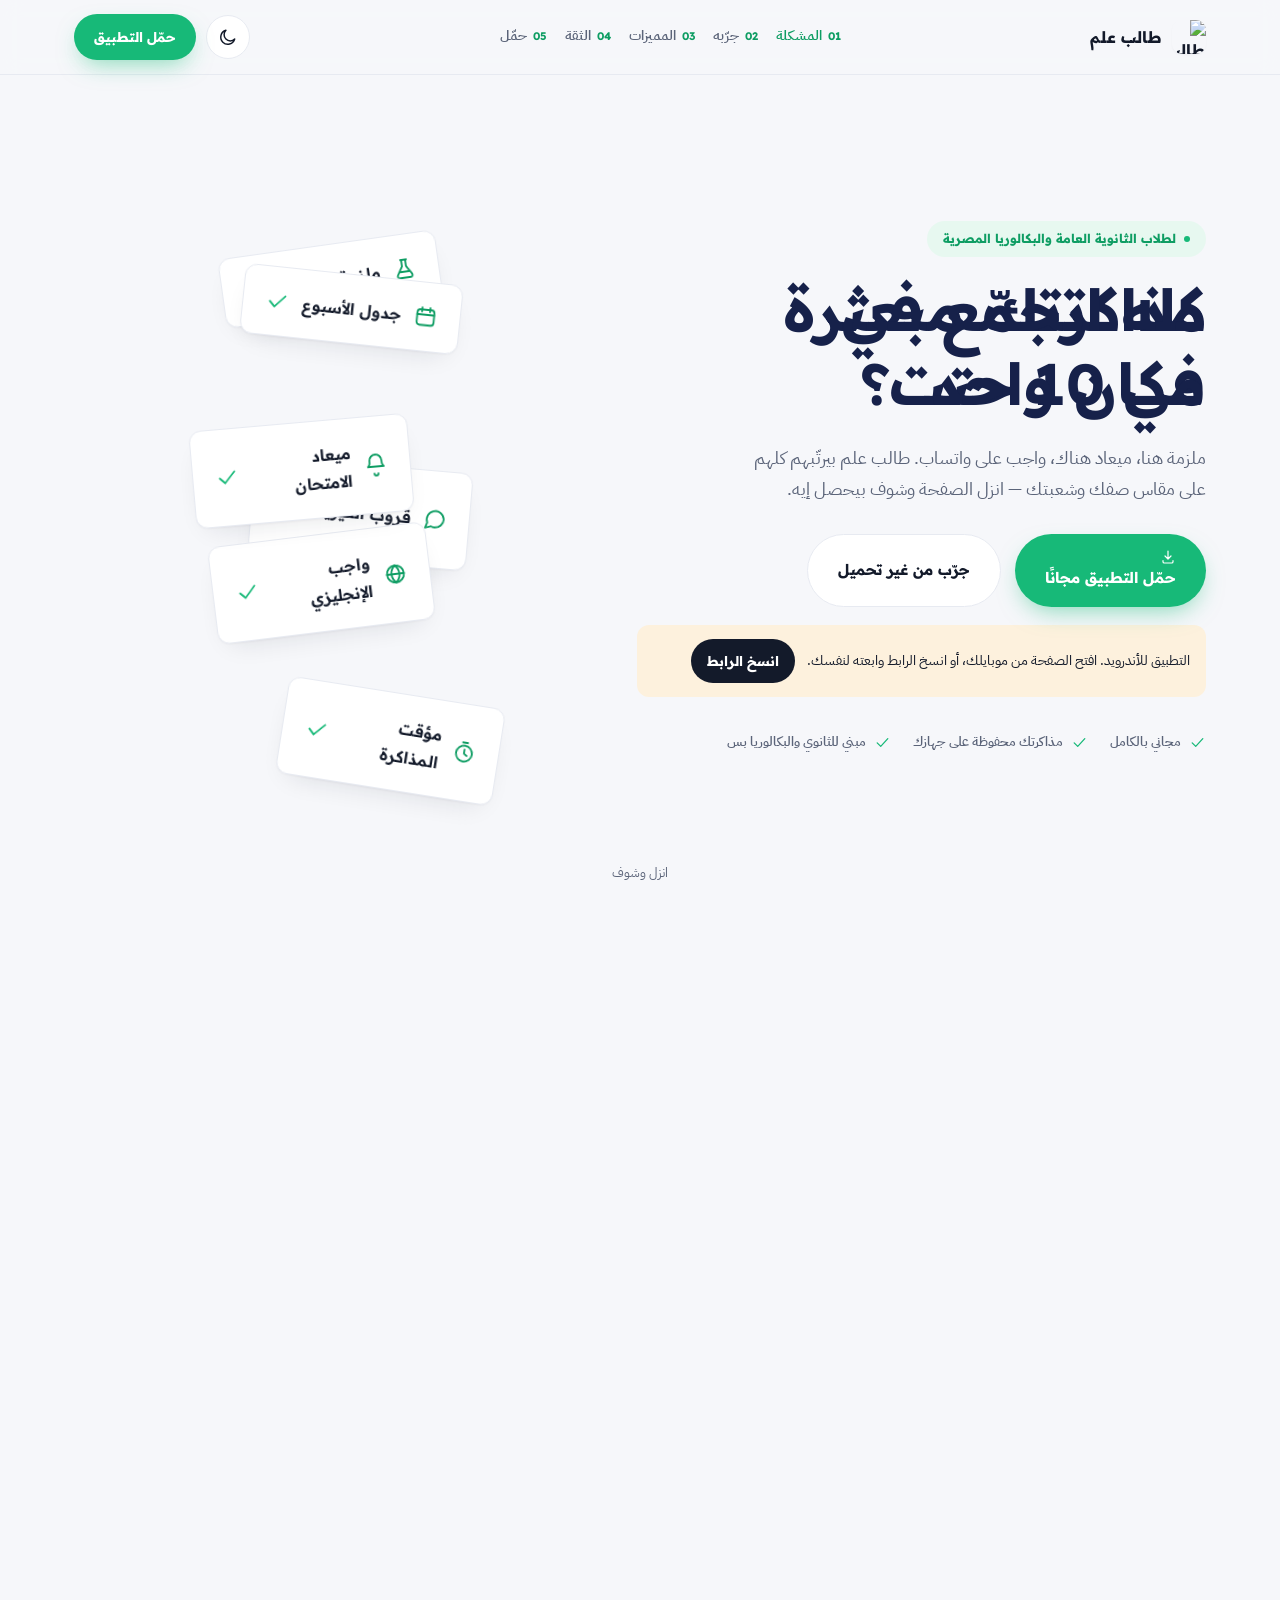
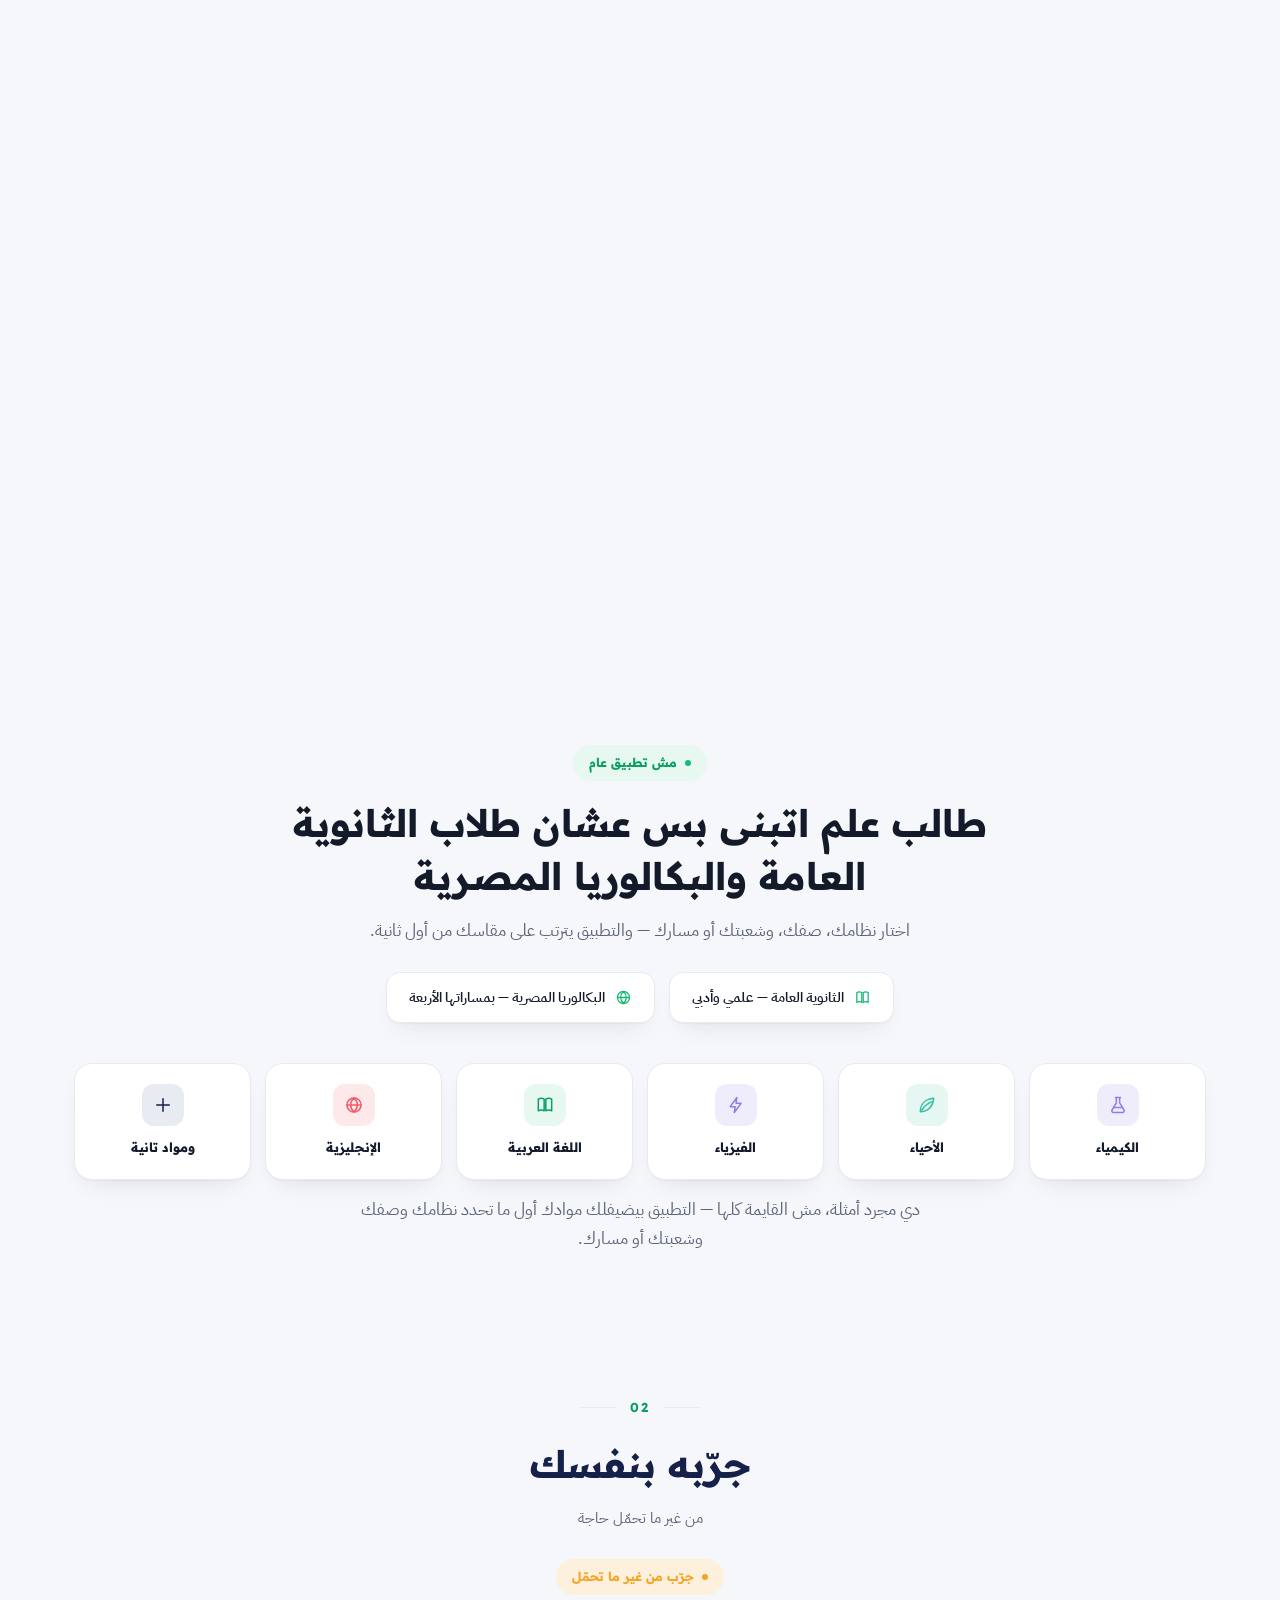
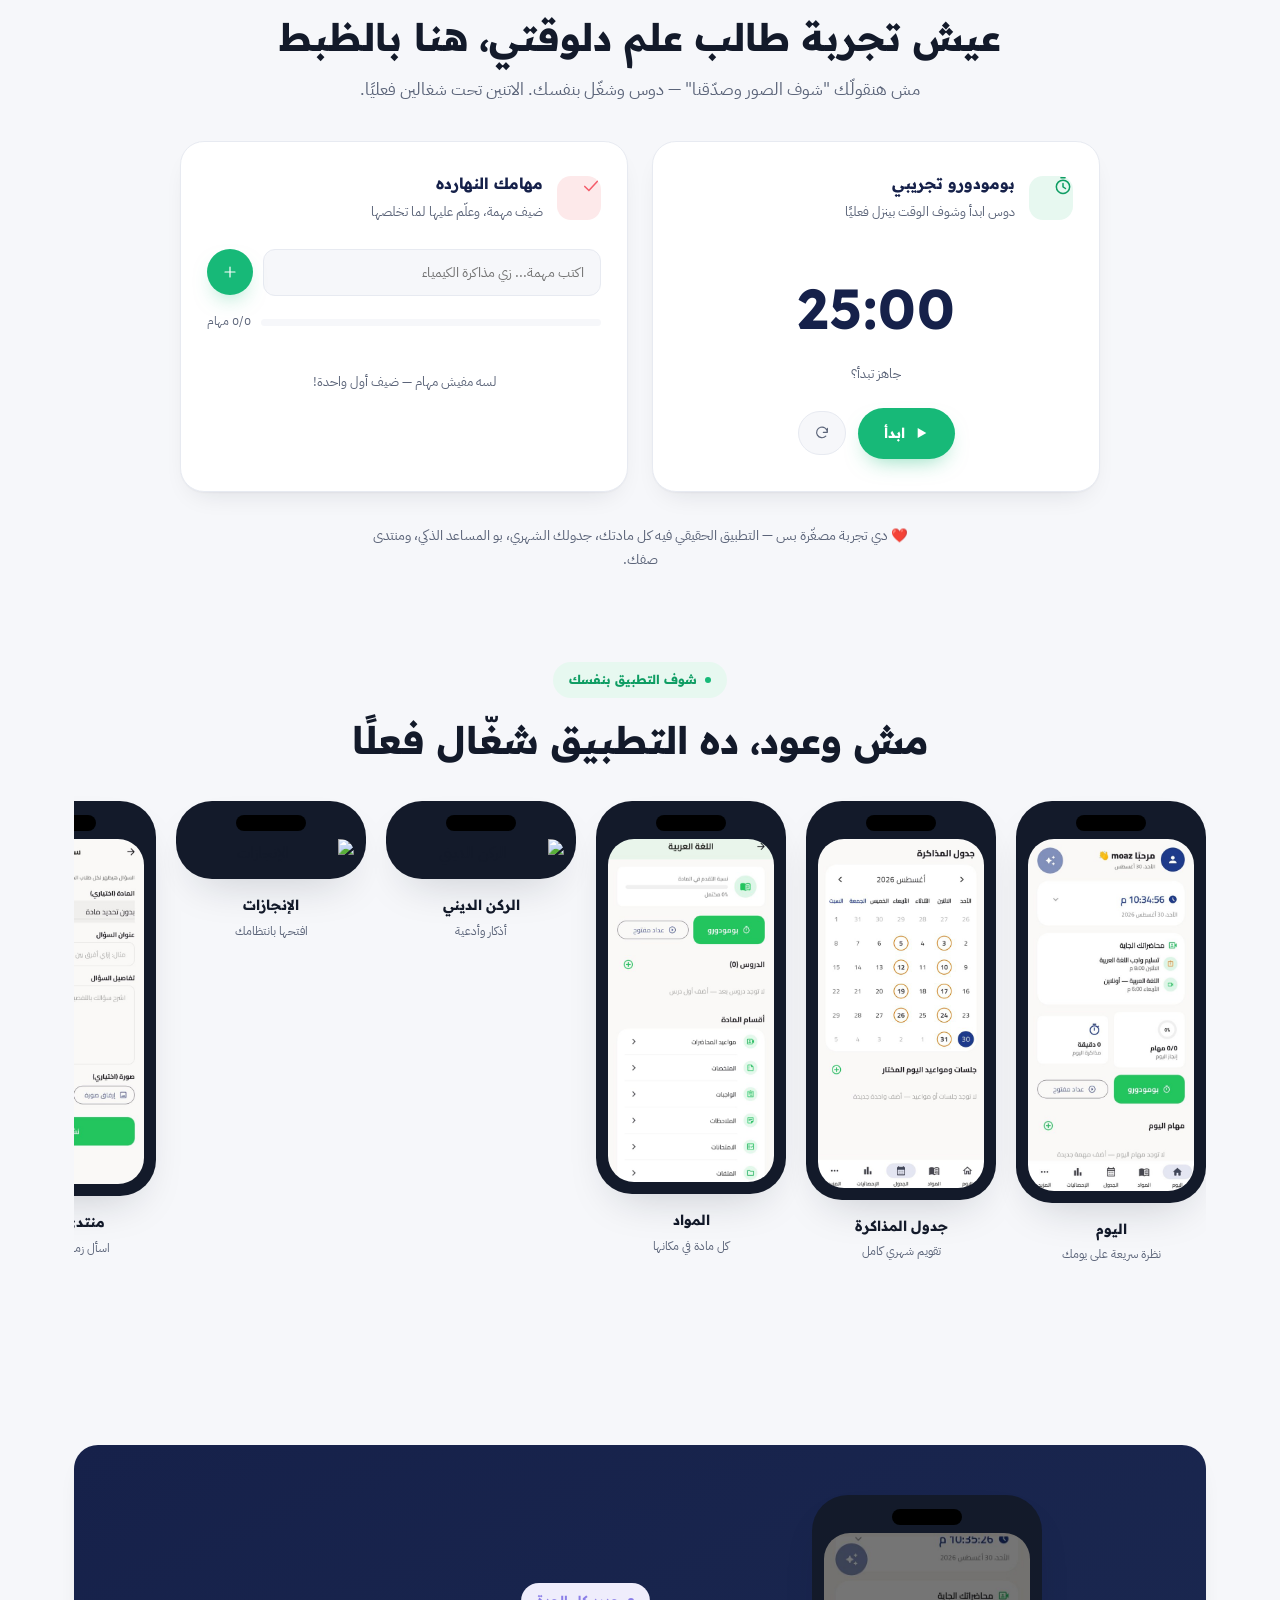
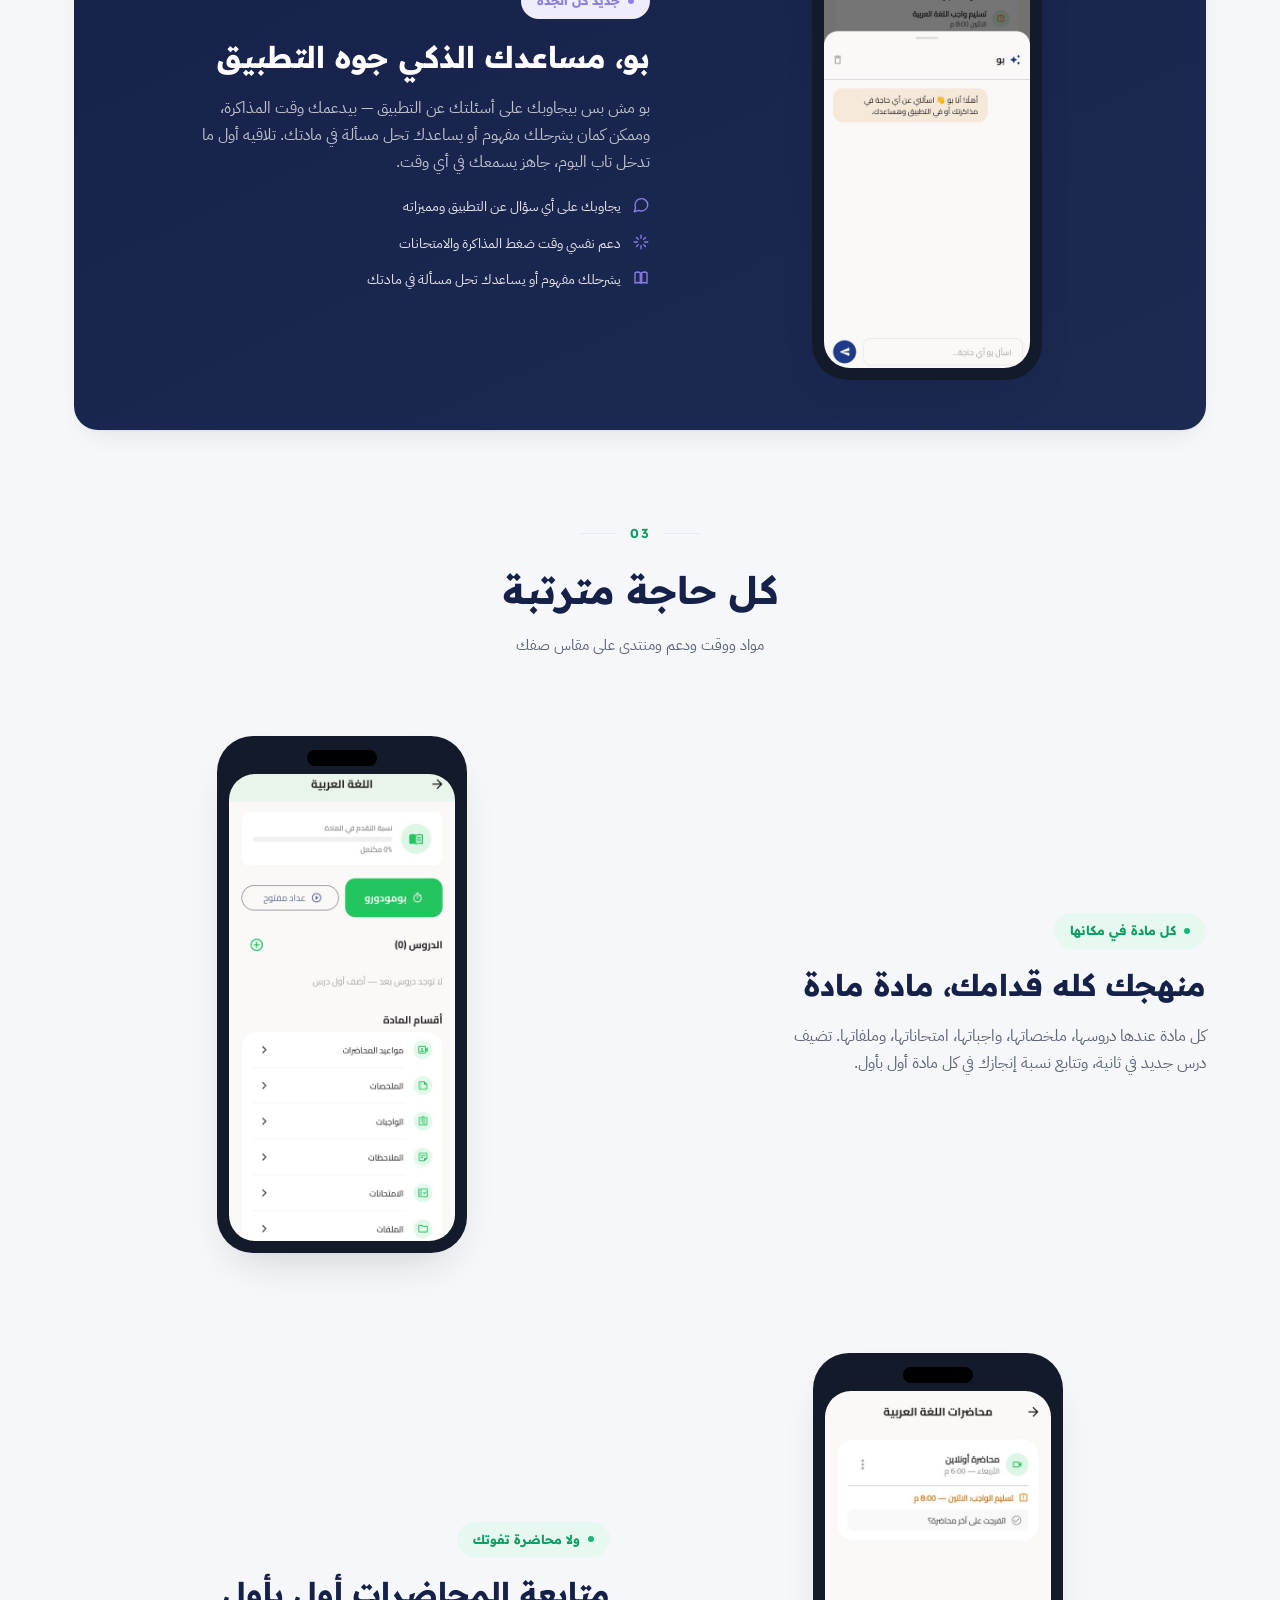
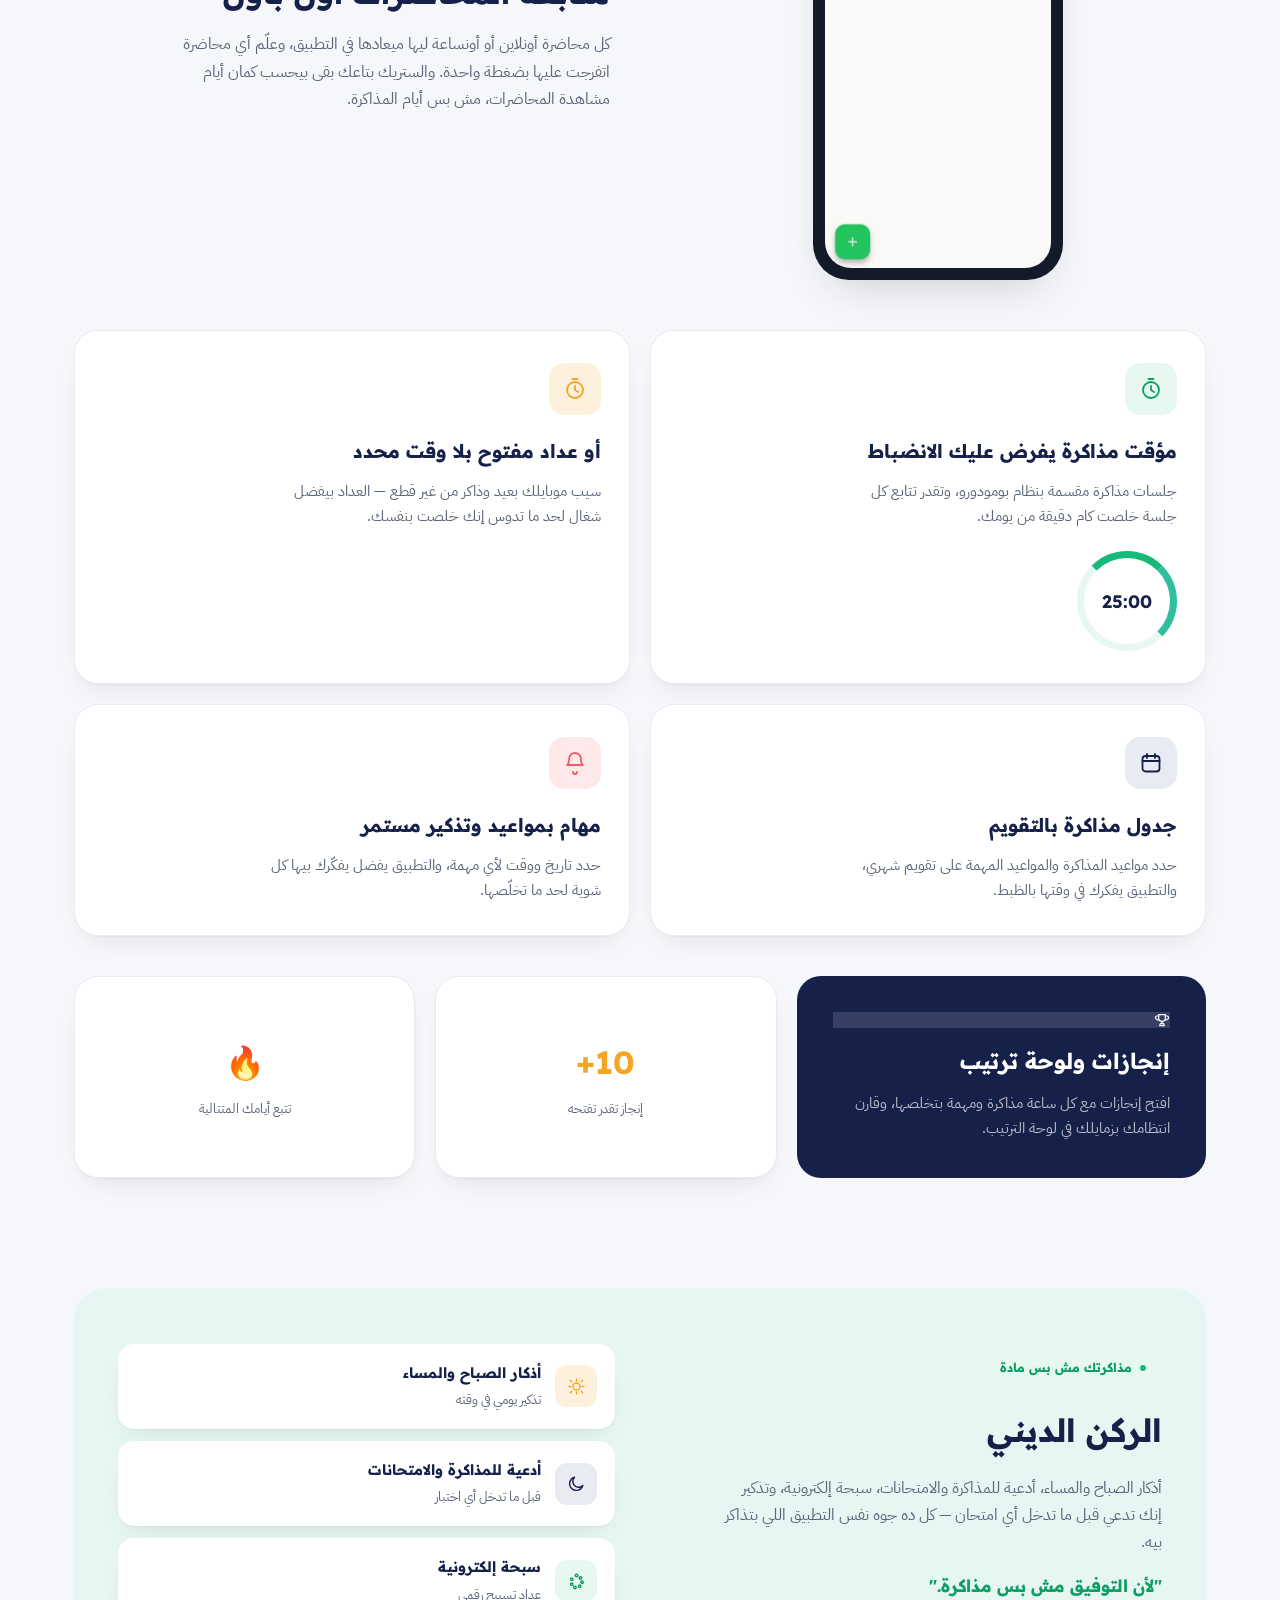
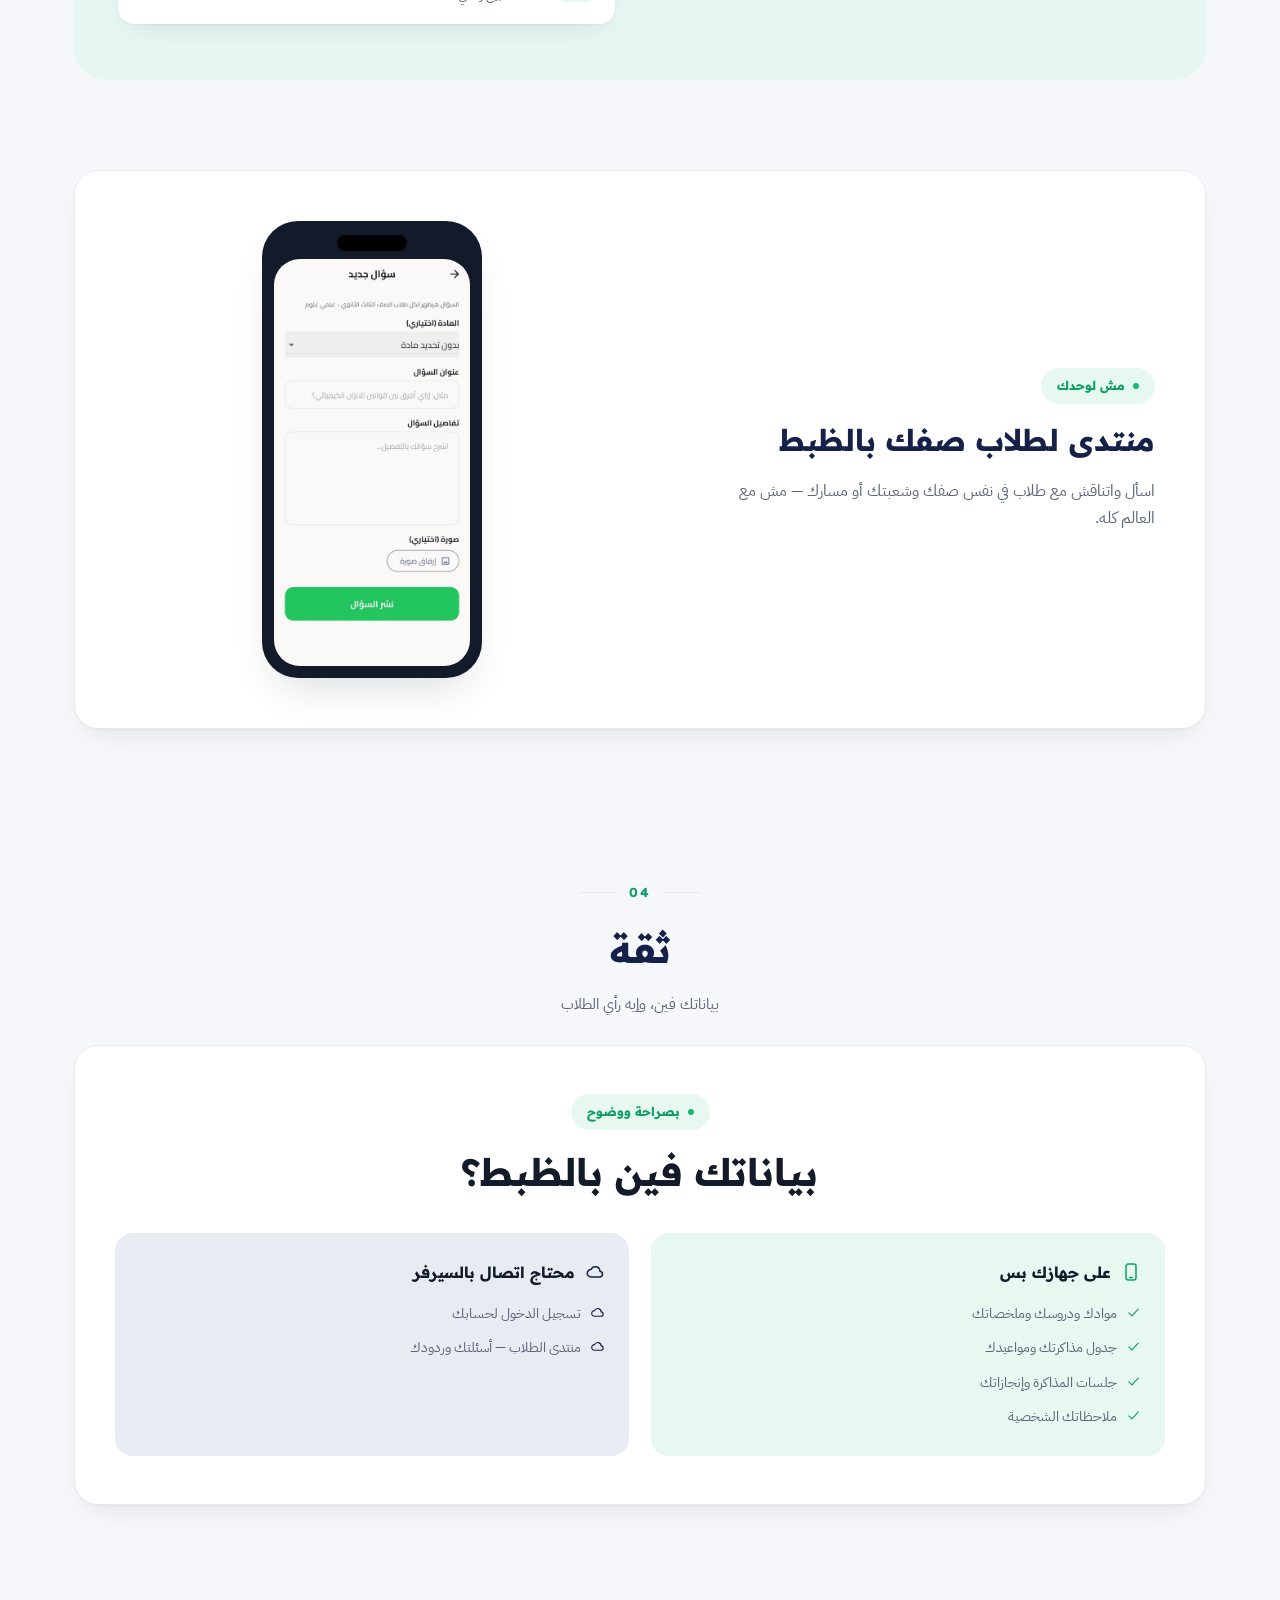
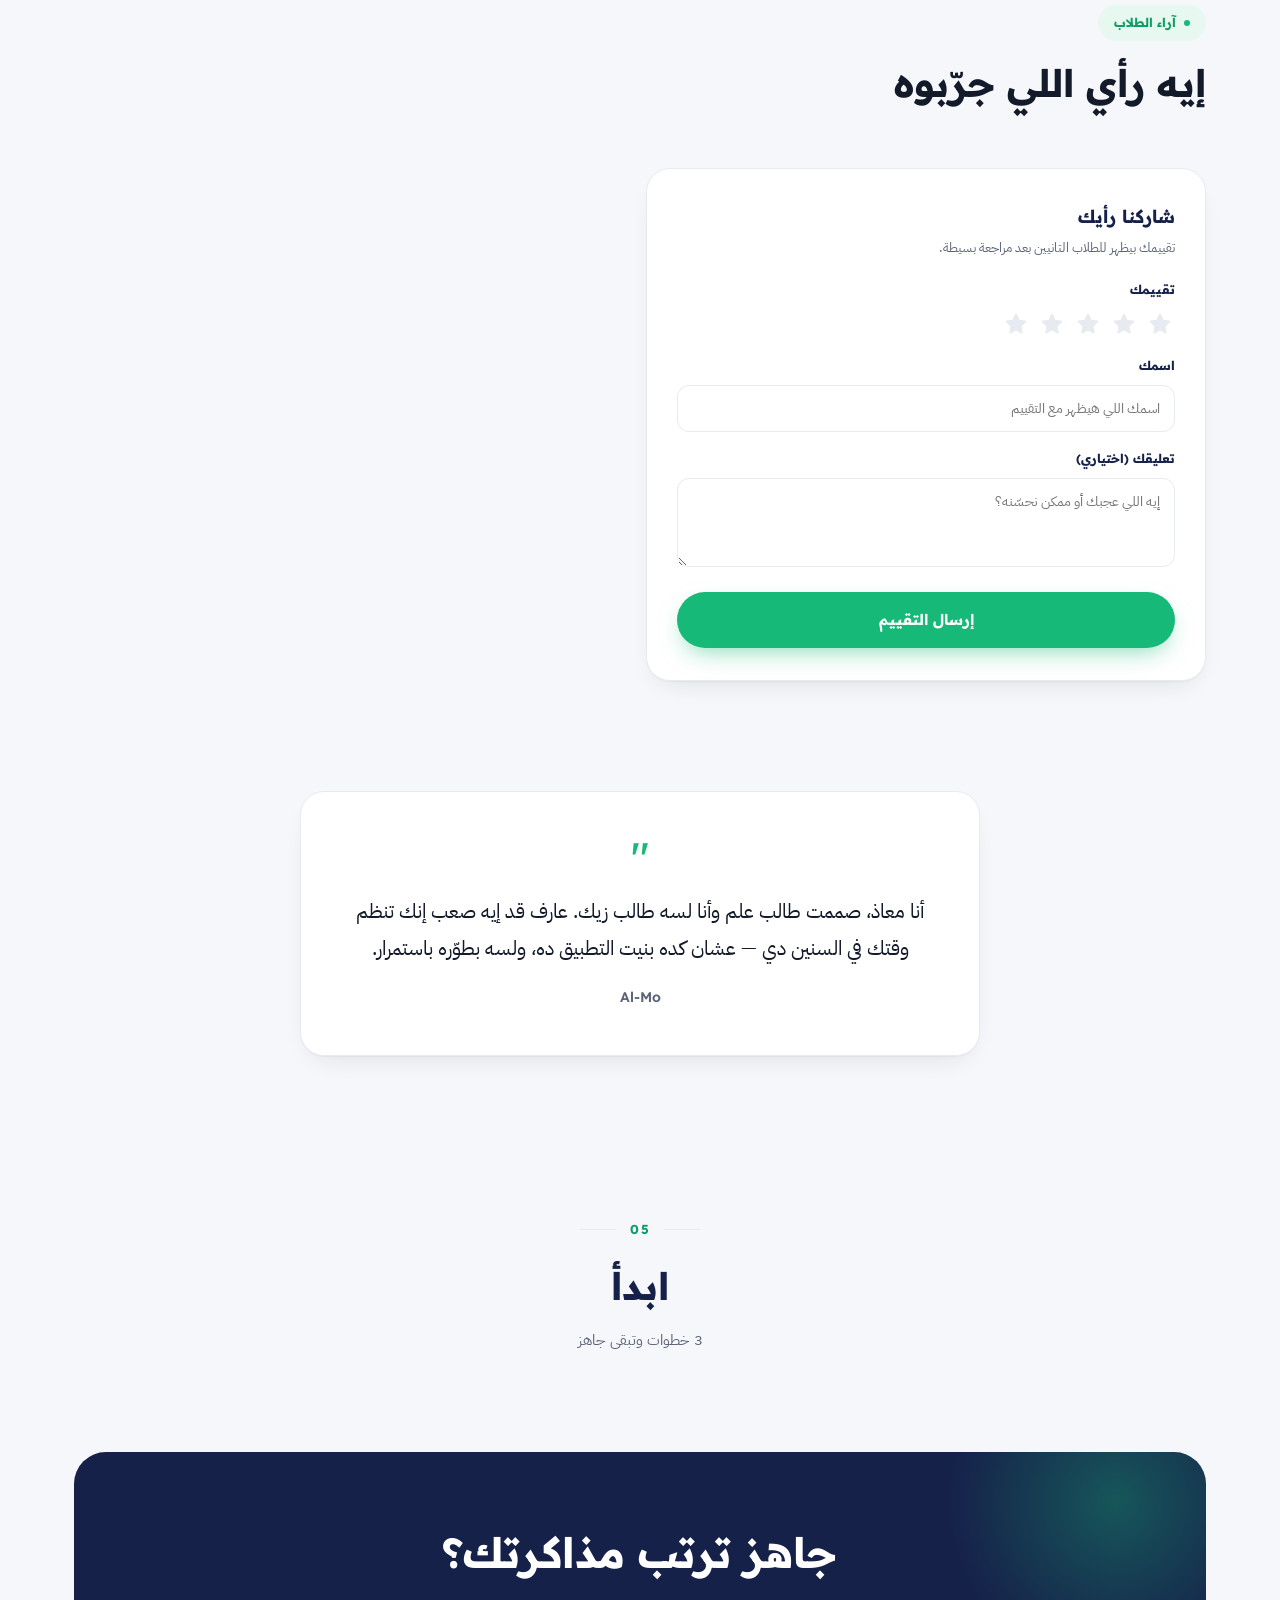
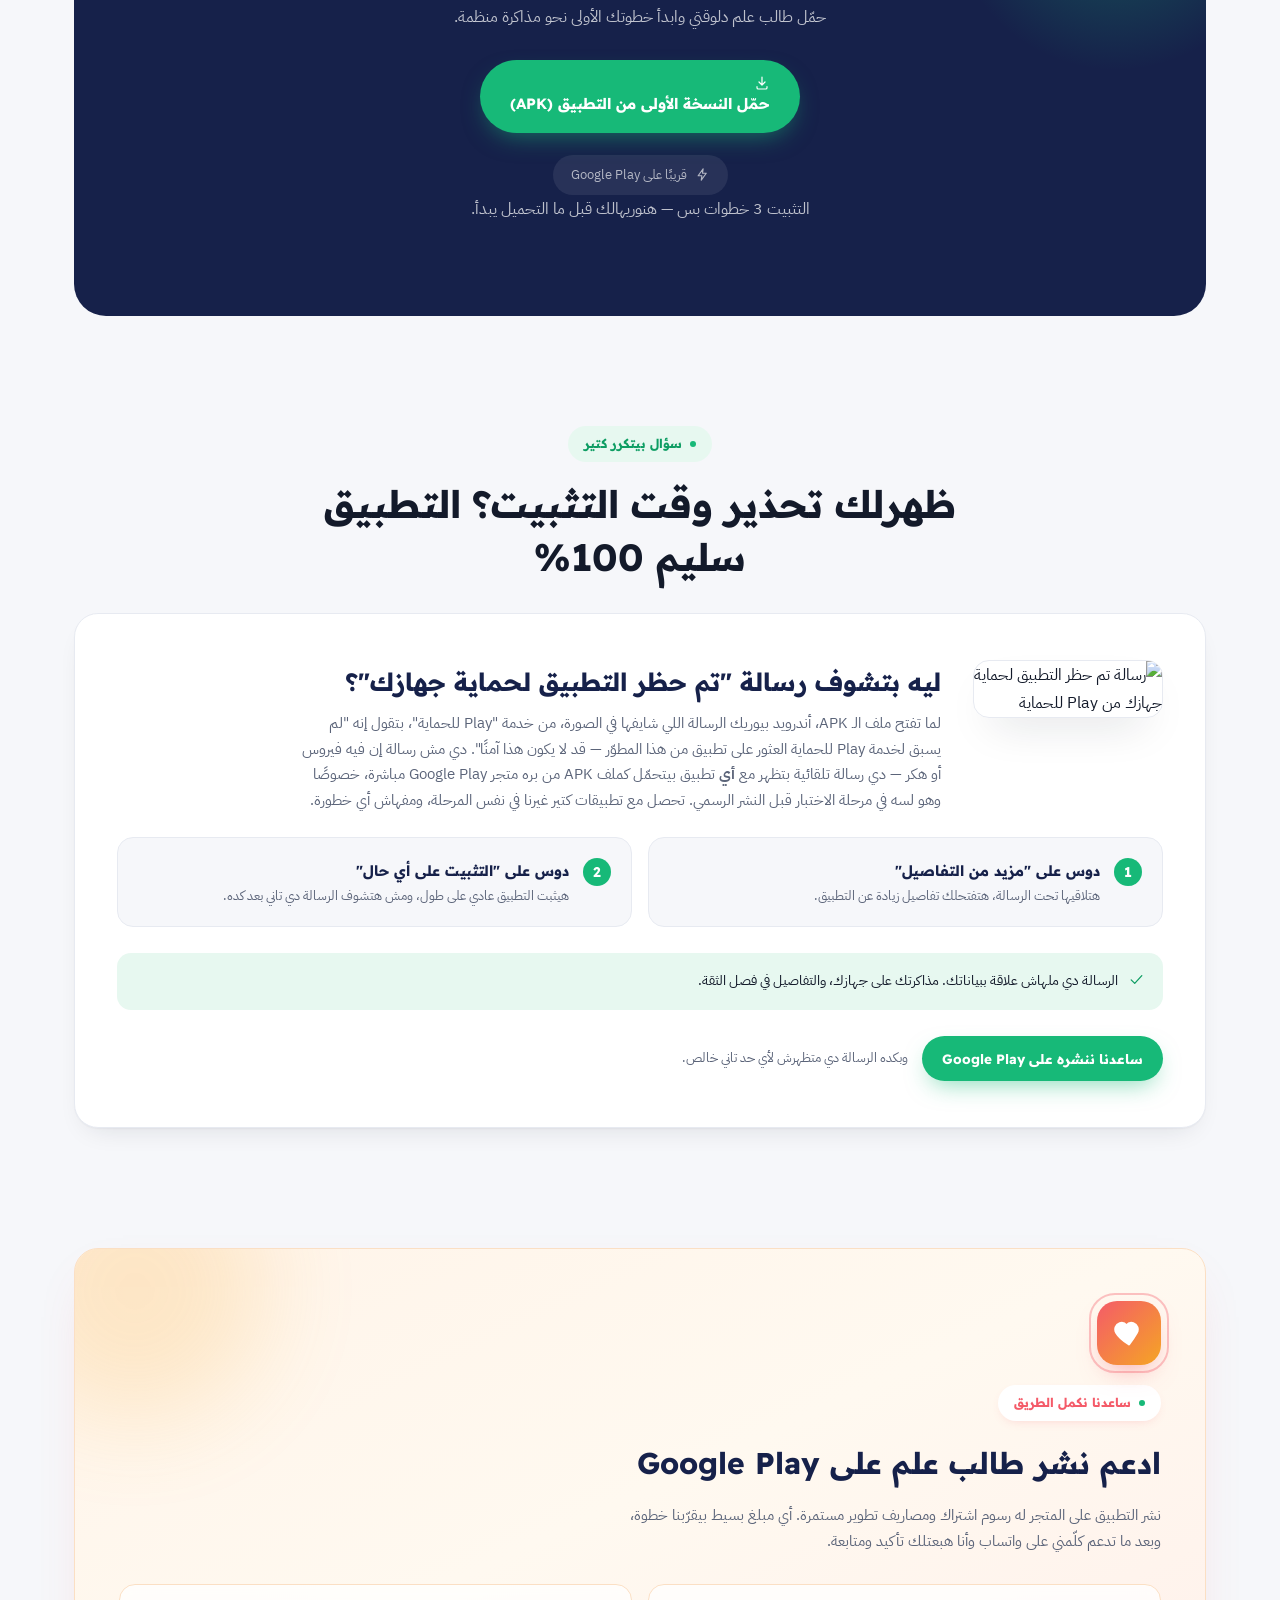
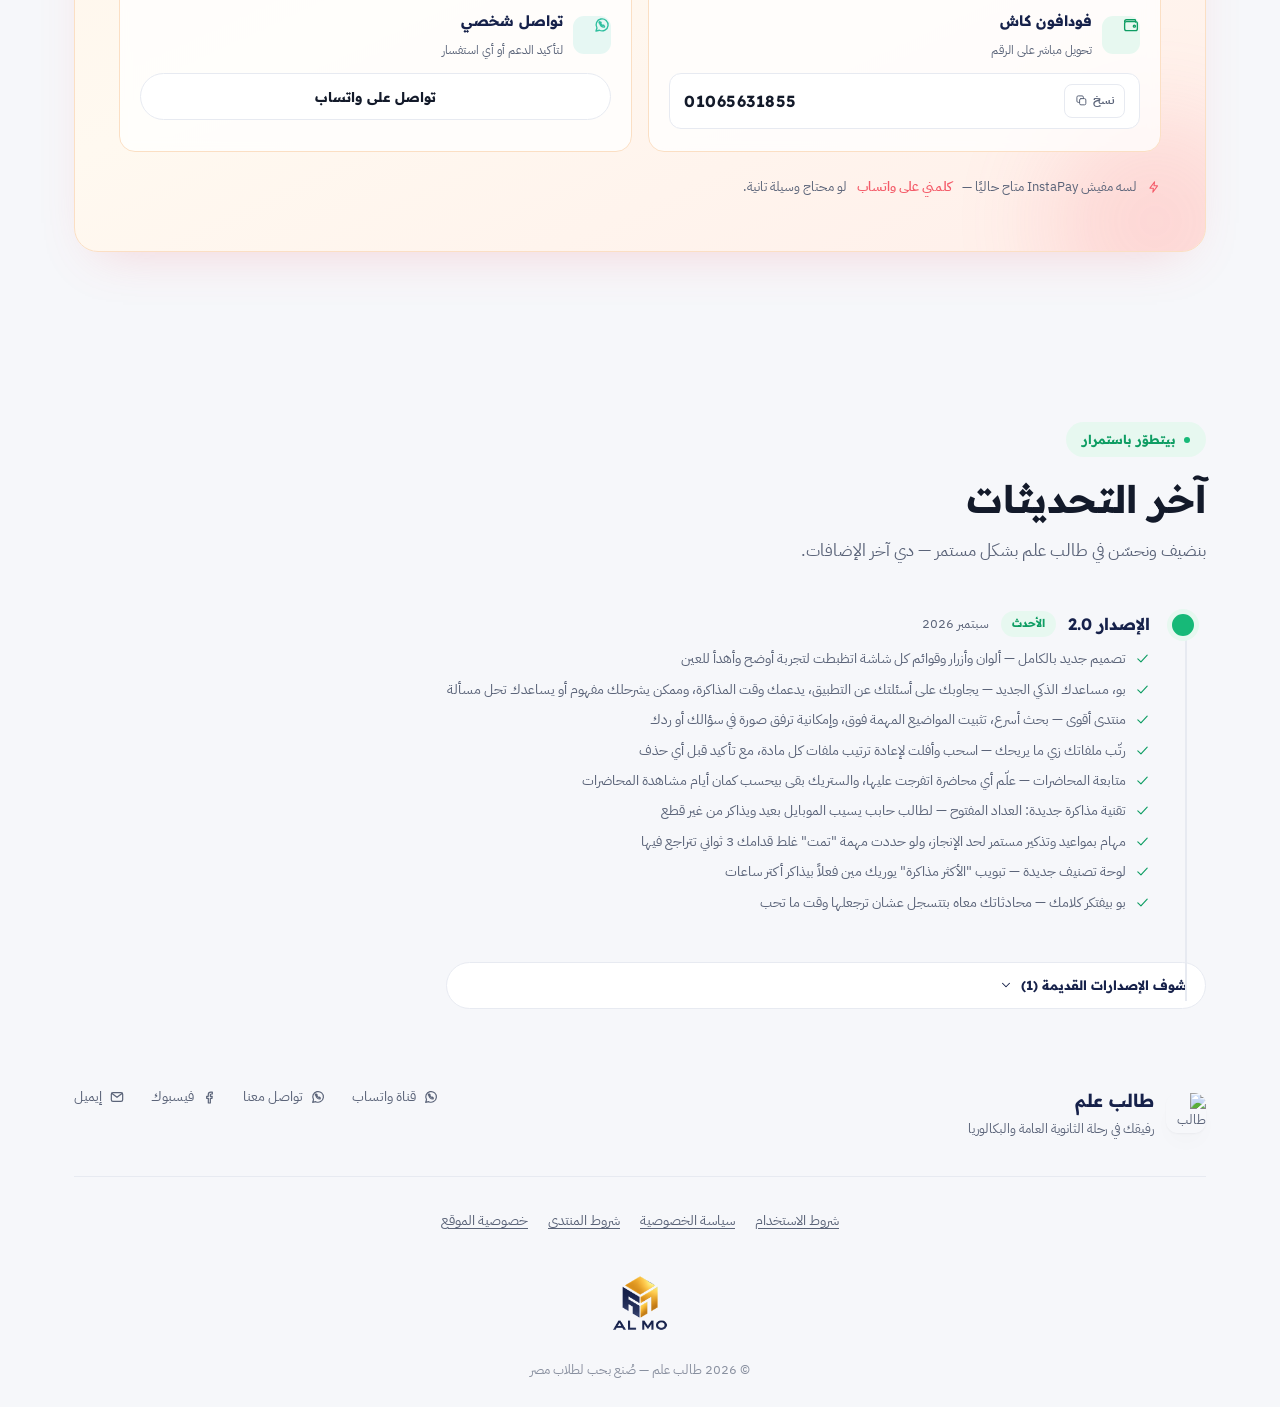
==== commit 6cb27e3e: "legal: terms, privacy and forum-terms pages built from legal_content.md" ====
--- a/index.html
+++ b/index.html
@@ -25,6 +25,7 @@
 <link rel="stylesheet" href="assets/css/story.css">
 </head>
 <body>
+<div class="progress" id="progress" aria-hidden="true"></div>
 
 <svg style="position:absolute;width:0;height:0" aria-hidden="true">
   <defs>
@@ -72,14 +73,12 @@
       <span class="mark"><img src="assets/app-icon.png" alt="طالب علم"></span>
       طالب علم
     </div>
-    <nav class="topnav" id="topnav">
-      <a href="#try-now" data-nav>جرّب دلوقتي</a>
-      <a href="#bo-assistant" data-nav>بو</a>
-      <a href="#features" data-nav>مميزات</a>
-      <a href="#gallery" data-nav>لقطات</a>
-      <a href="#forum" data-nav>المنتدى</a>
-      <a href="#updates" data-nav>التحديثات</a>
-      <a href="#support" data-nav>ادعم النشر</a>
+    <nav class="topnav" id="topnav" aria-label="فصول الصفحة">
+      <a href="#hero" data-ch="1"><b>01</b>المشكلة</a>
+      <a href="#ch-2" data-ch="2"><b>02</b>جرّبه</a>
+      <a href="#ch-3" data-ch="3"><b>03</b>المميزات</a>
+      <a href="#ch-4" data-ch="4"><b>04</b>الثقة</a>
+      <a href="#ch-5" data-ch="5"><b>05</b>حمّل</a>
     </nav>
     <div class="top-actions">
       <button class="theme-toggle" id="themeToggle" type="button" aria-pressed="false"><svg viewBox="0 0 24 24" class="icon i-sun"><use href="#i-sun"/></svg><svg viewBox="0 0 24 24" class="icon i-moon"><use href="#i-moon"/></svg></button>
@@ -141,6 +140,8 @@
     <p class="section-sub" style="margin:16px auto 0" data-reveal>دي مجرد أمثلة، مش القايمة كلها — التطبيق بيضيفلك موادك أول ما تحدد نظامك وصفك وشعبتك أو مسارك.</p>
   </div>
 </section>
+
+<div class="chapter" id="ch-2"><span class="ch-num">02</span><h2 class="ch-title">جرّبه بنفسك</h2><p class="ch-sub">من غير ما تحمّل حاجة</p></div>
 
 <section id="try-now">
   <div class="wrap">
@@ -261,6 +262,8 @@
   </div>
 </section>
 
+<div class="chapter" id="ch-3"><span class="ch-num">03</span><h2 class="ch-title">كل حاجة مترتبة</h2><p class="ch-sub">مواد ووقت ودعم ومنتدى على مقاس صفك</p></div>
+
 <section id="features">
   <div class="wrap">
 
@@ -368,6 +371,8 @@
     </div>
   </div>
 </section>
+
+<div class="chapter" id="ch-4"><span class="ch-num">04</span><h2 class="ch-title">ثقة</h2><p class="ch-sub">بياناتك فين، وإيه رأي الطلاب</p></div>
 
 <section id="clarity">
   <div class="wrap">
@@ -456,6 +461,8 @@
   </div>
 </section>
 
+<div class="chapter" id="ch-5"><span class="ch-num">05</span><h2 class="ch-title">ابدأ</h2><p class="ch-sub">3 خطوات وتبقى جاهز</p></div>
+
 <section id="cta-final">
   <div class="wrap">
     <div class="cta-box" data-reveal>
@@ -499,7 +506,7 @@
 
       <div class="notice-reassure">
         <svg viewBox="0 0 24 24" class="icon"><use href="#i-check"/></svg>
-        <span>التطبيق فعلاً بيتصل بسيرفر — بس عشان تسجيل الدخول ومنتدى الطلاب، زي أي تطبيق فيه حسابات مستخدمين. باقي بياناتك زي مذاكرتك وجدولك وملاحظاتك محفوظة محليًا على جهازك زي ما ذكرنا في قسم "بياناتك فين بالظبط؟" فوق. تحذير "Play للحماية" مالوش علاقة بده أصلاً — بيظهر مع أي تطبيق بيتحمّل من بره المتجر بغض النظر عن طبيعته. الحل الدائم لاختفاء الرسالة دي خالص هو نشر التطبيق رسميًا على Google Play — وده اللي بنشتغل عليه دلوقتي.</span>
+        <span>الرسالة دي ملهاش علاقة ببياناتك. مذاكرتك على جهازك، والتفاصيل في <a href="#ch-4">فصل الثقة</a>.</span>
       </div>
 
       <div class="notice-cta">
@@ -620,10 +627,15 @@
         <a href="mailto:moaz2009amen@gmail.com"><svg viewBox="0 0 24 24" class="icon"><use href="#i-mail"/></svg> إيميل</a>
       </div>
     </div>
+    <nav class="foot-legal" aria-label="صفحات قانونية"><a href="terms/">شروط الاستخدام</a><a href="privacy/">سياسة الخصوصية</a><a href="forum-terms/">شروط المنتدى</a><a href="site-privacy/">خصوصية الموقع</a></nav>
     <a class="foot-sign" href="https://www.facebook.com/share/1HvQMbwYYV/" target="_blank" rel="noopener noreferrer" aria-label="AL MO"><img class="logo-on-light" src="assets/brand/almo-logo-light.png" alt="AL MO" width="56" height="56" loading="lazy"><img class="logo-on-dark" src="assets/brand/almo-logo.png" alt="" width="56" height="56" loading="lazy"></a>
     <div class="foot-bottom">© 2026 طالب علم — صُنع بحب لطلاب مصر</div>
   </div>
 </footer>
+
+<div class="dl-bar" id="dlBar" inert>
+  <button class="btn btn-mint" data-download type="button"><span>حمّل التطبيق مجانًا</span></button>
+</div>
 
 <script src="assets/js/config.js"></script>
 <script src="assets/js/api.js"></script>
--- a/assets/css/story.css
+++ b/assets/css/story.css
@@ -88,3 +88,28 @@
   .chip{ padding:20px 22px; font-size:16px; gap:12px }
   .chip .icon{ width:24px; height:24px }
 }
+
+/* ---------- تنظيم الصفحة: فصول + تقدّم + شريط تحميل ---------- */
+.progress{ position:fixed; top:0; inset-inline:0; height:3px; z-index:60; background:var(--mint); transform:scaleX(0); transform-origin:right center; pointer-events:none }
+.topnav{ gap:18px }
+.topnav a b{ font-family:var(--font-d); font-size:11px; color:var(--mint-dark); margin-inline-end:6px; font-variant-numeric:tabular-nums }
+
+.chapter{ padding:72px 20px 8px; text-align:center; scroll-margin-top:calc(var(--topbar-h,64px) - 24px) }
+.chapter + section{ padding-top:32px }
+.ch-num{ display:flex; align-items:center; justify-content:center; gap:14px; margin-bottom:12px; font-family:var(--font-d); font-weight:700; font-size:13px; letter-spacing:.14em; color:var(--mint-dark) }
+.ch-num::before, .ch-num::after{ content:''; width:36px; height:1px; background:var(--line) }
+.ch-title{ font-family:var(--font-d); font-weight:700; font-size:clamp(26px,4.4vw,38px); color:var(--navy); margin:0 0 8px; text-wrap:balance }
+.ch-sub{ margin:0; color:var(--ink-soft); font-size:15px }
+
+.dl-bar{
+  position:fixed; inset-inline:0; bottom:0; z-index:55; padding:10px 16px calc(10px + env(safe-area-inset-bottom,0px));
+  background:color-mix(in srgb, var(--paper) 90%, transparent); -webkit-backdrop-filter:blur(12px); backdrop-filter:blur(12px);
+  border-top:1px solid var(--line); transform:translateY(110%); transition:transform .35s cubic-bezier(.19,1,.22,1);
+}
+.dl-bar.show{ transform:none }
+.dl-bar .btn{ width:100%; min-height:48px; justify-content:center }
+@media (min-width:901px){ .dl-bar{ display:none } }
+@media (prefers-reduced-motion:reduce){ .dl-bar{ transition:none } }
+
+.foot-legal{ display:flex; flex-wrap:wrap; justify-content:center; gap:4px 20px; margin-top:22px }
+.foot-legal a{ display:inline-flex; align-items:center; min-height:44px; font-size:13.5px; color:var(--ink-soft); text-decoration:underline; text-underline-offset:3px }
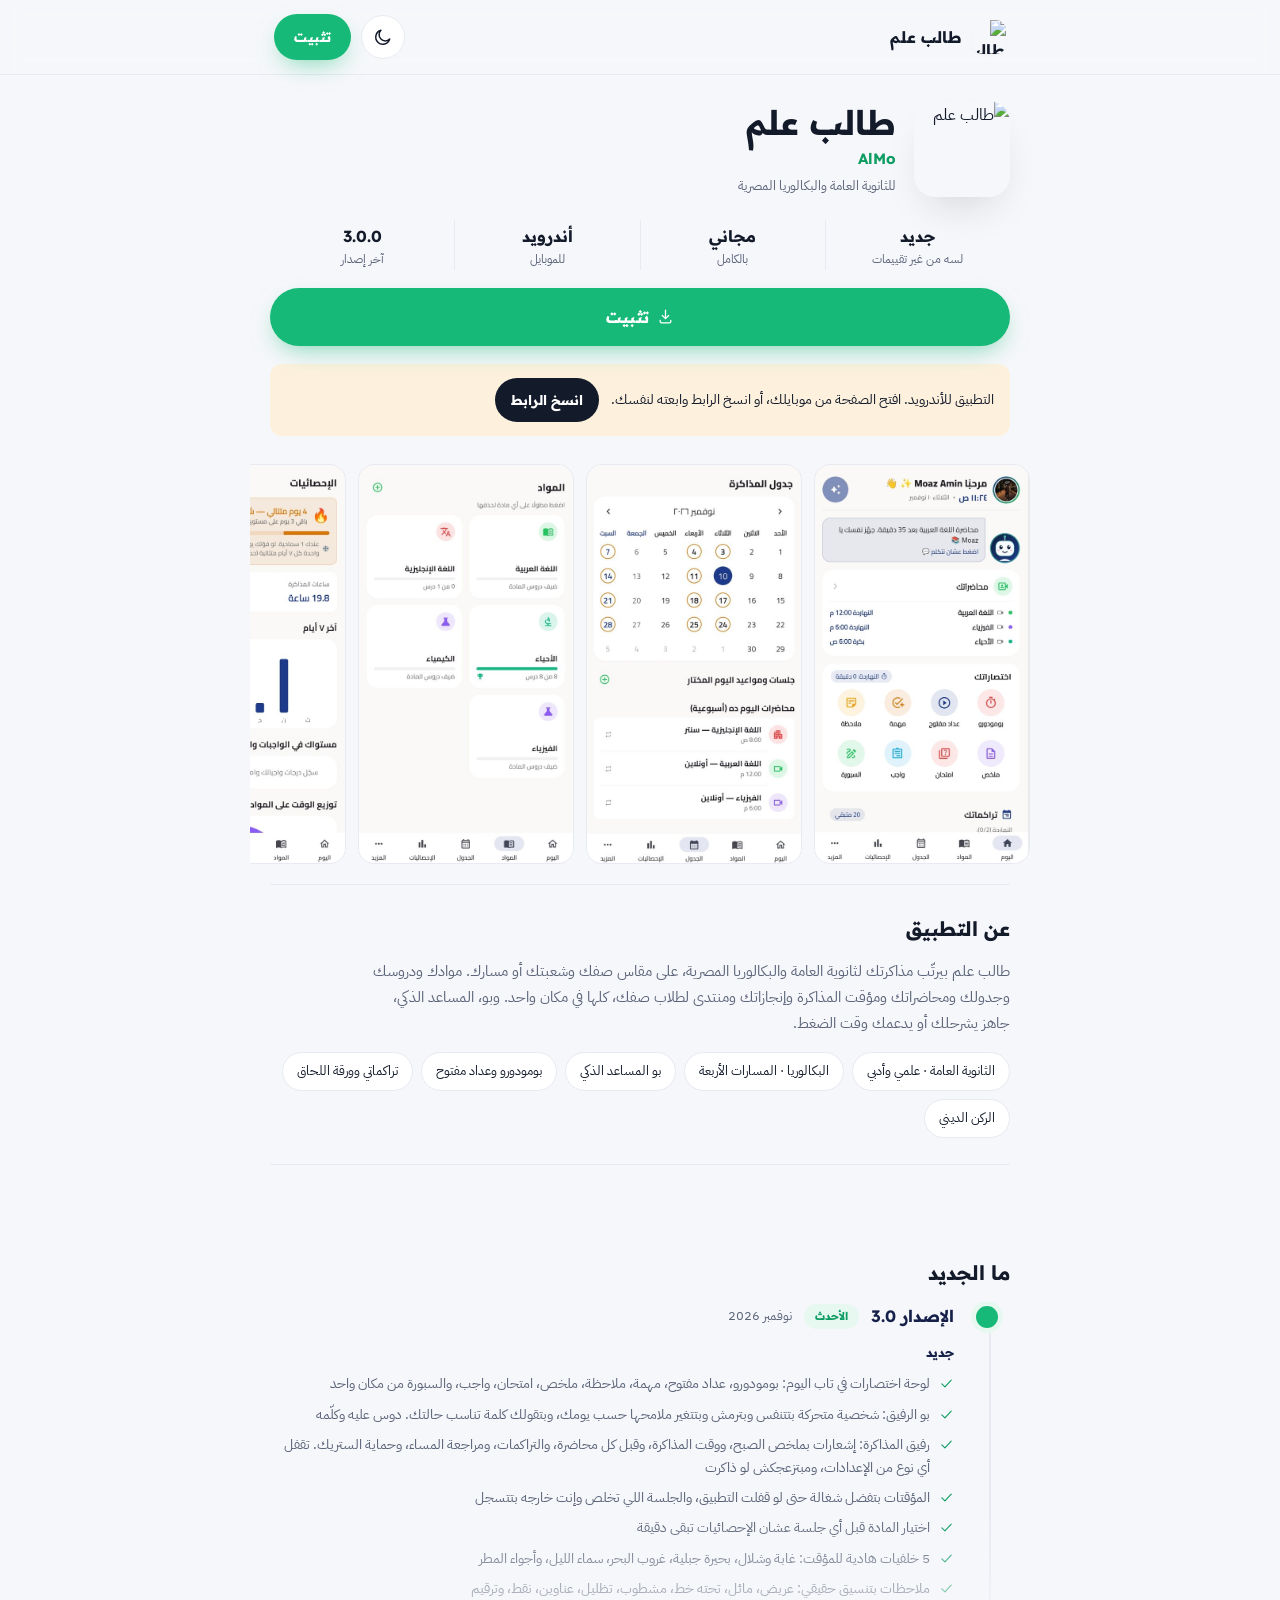
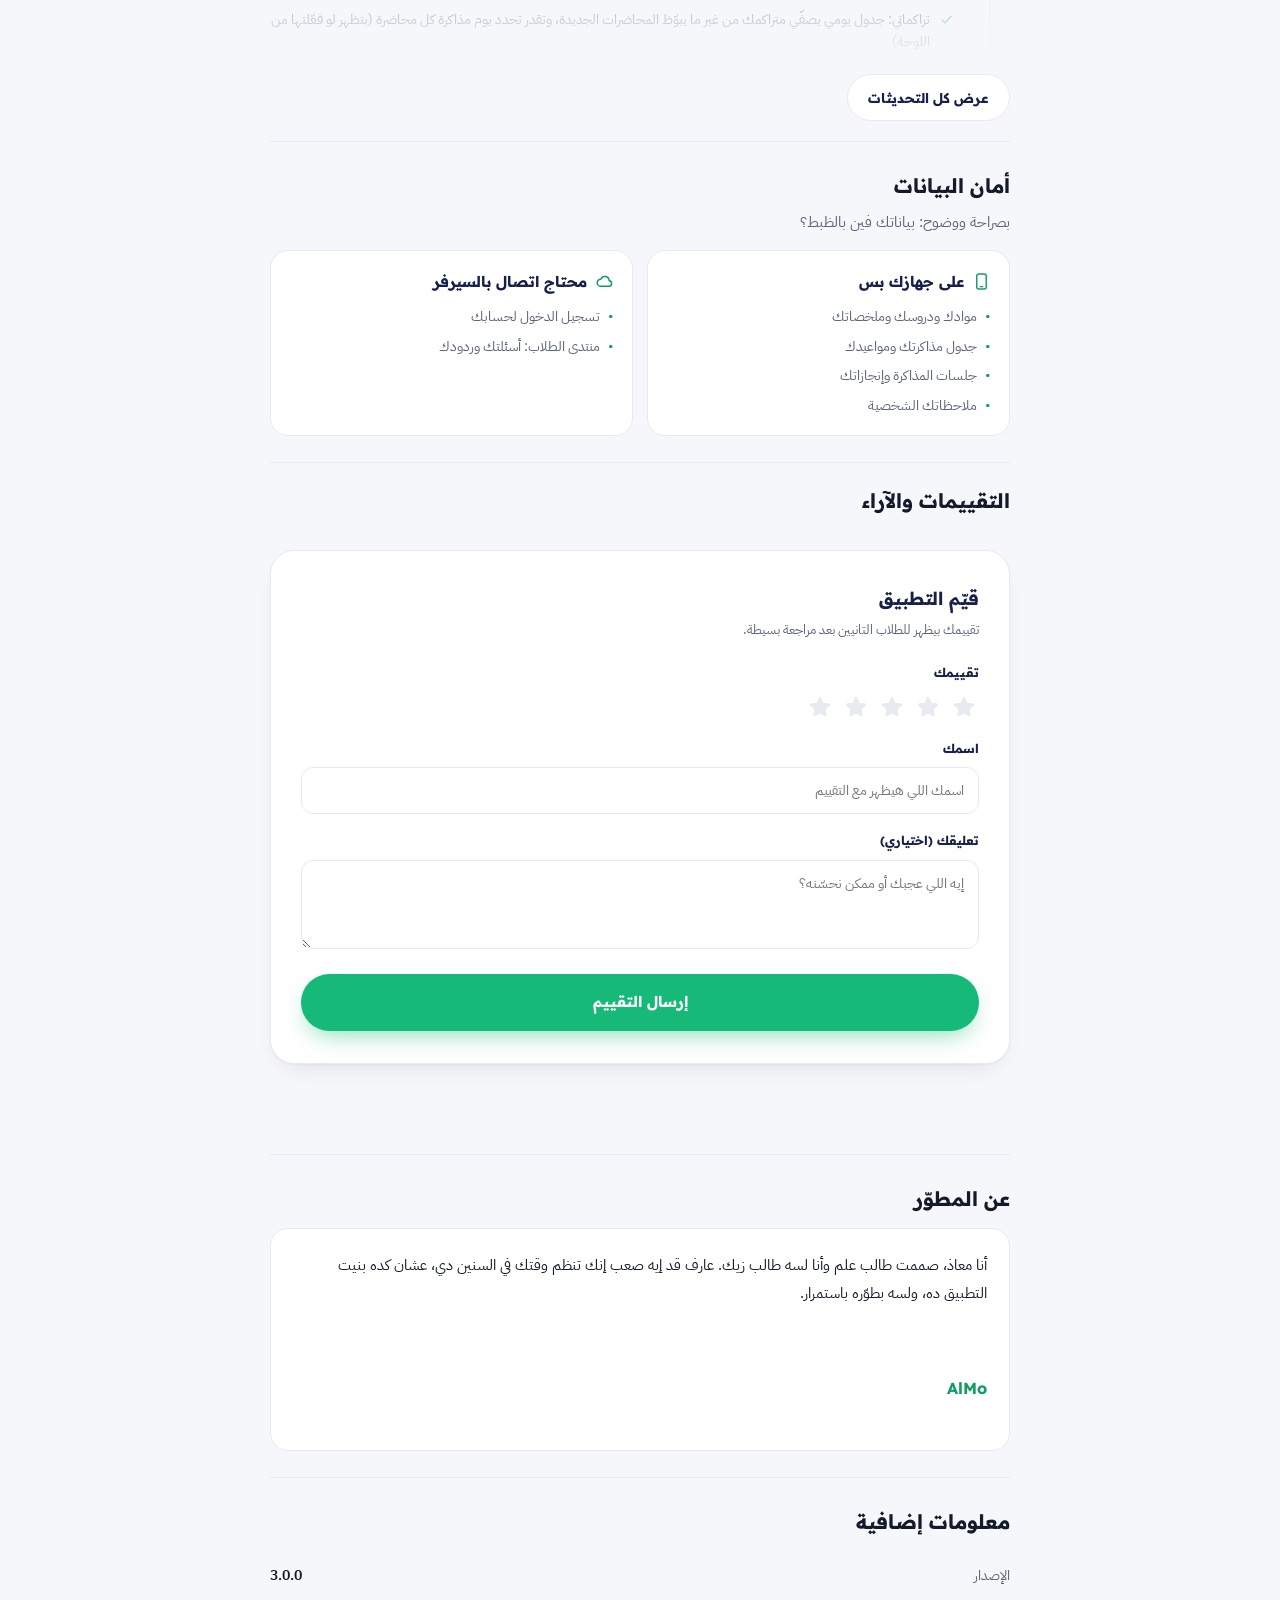
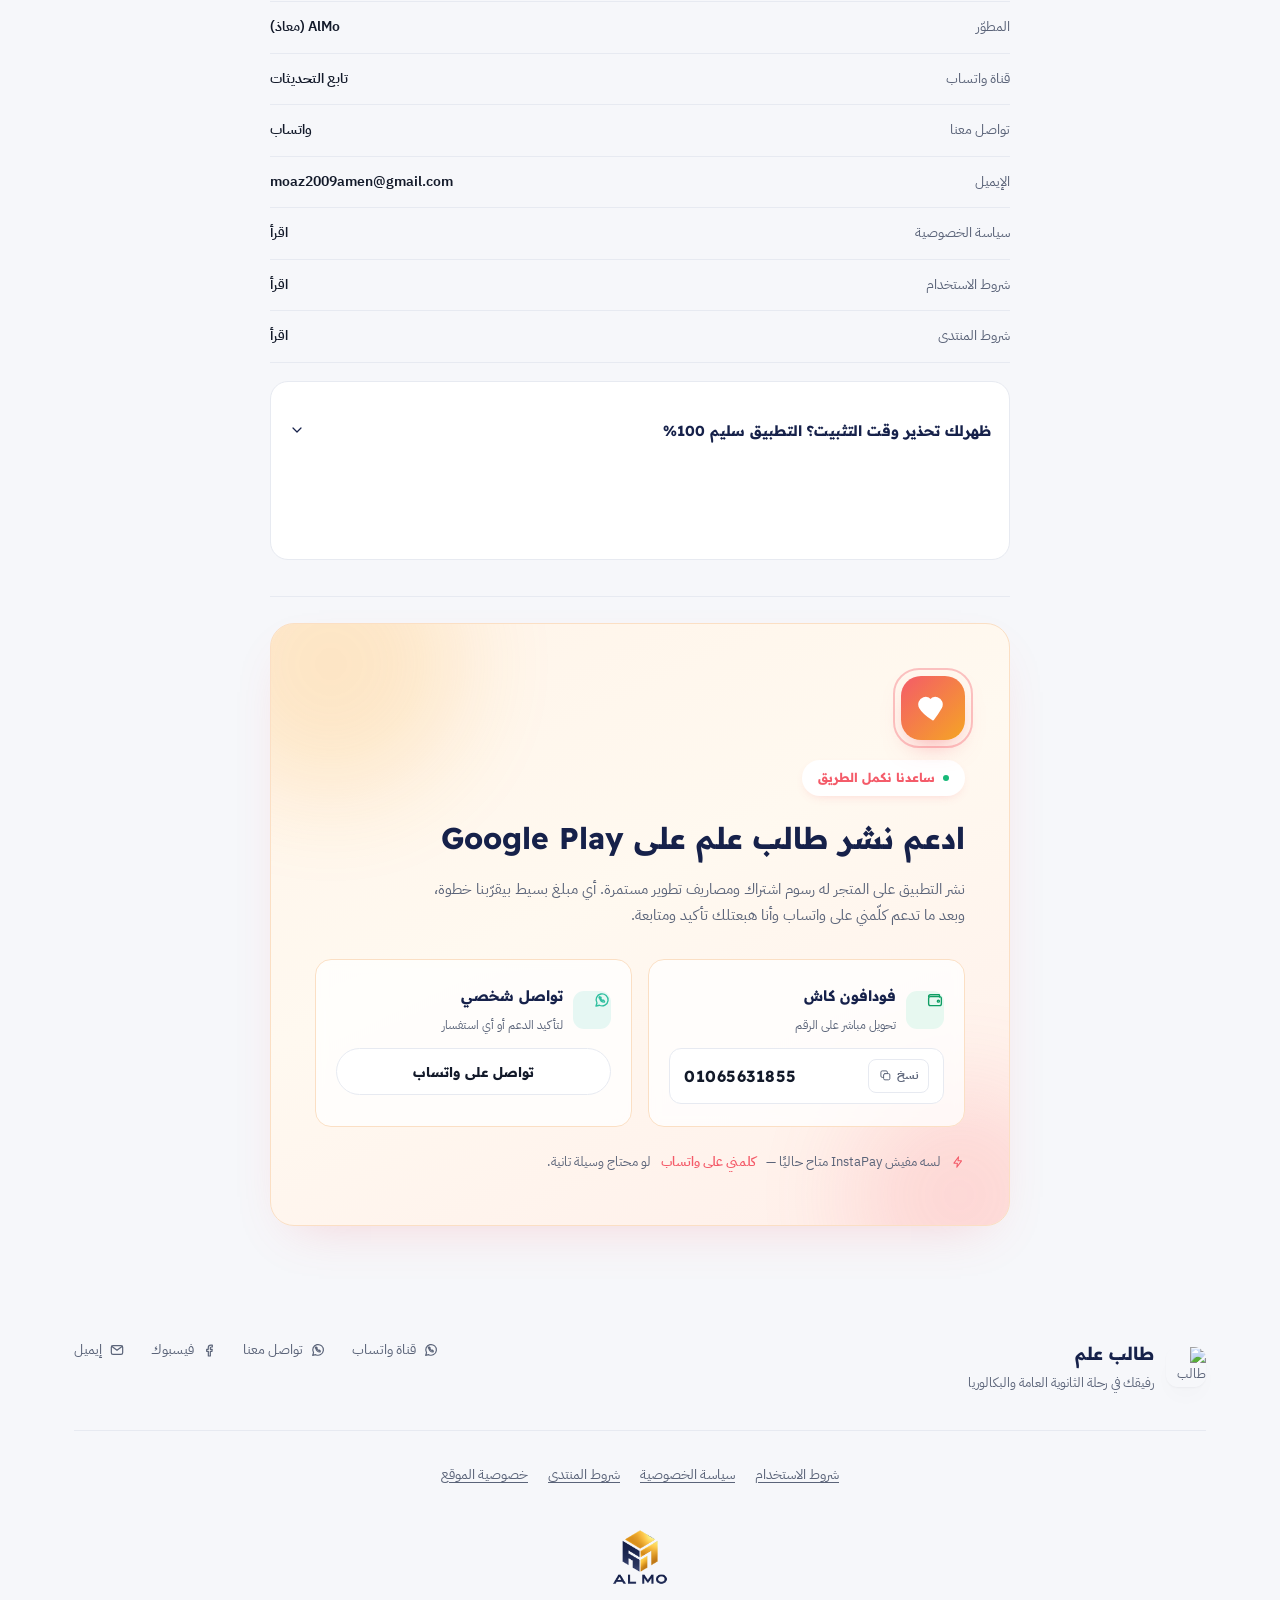
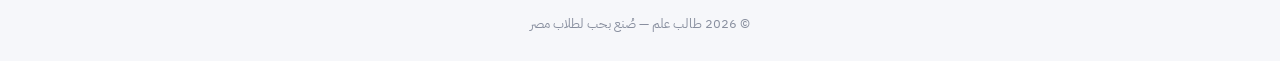
==== commit b10f870f: "feat: store-style page for app v3.0.0" ====
--- a/index.html
+++ b/index.html
@@ -23,10 +23,9 @@
 <script src="assets/js/theme.js"></script>
 <link rel="stylesheet" href="assets/css/main.css">
 <link rel="stylesheet" href="assets/css/story.css">
+<link rel="stylesheet" href="assets/css/store.css">
 </head>
 <body>
-<div class="progress" id="progress" aria-hidden="true"></div>
-
 <svg style="position:absolute;width:0;height:0" aria-hidden="true">
   <defs>
     <symbol id="i-leaf" viewBox="0 0 24 24"><path d="M4 20c8 0 15-5 16-16C10 5 4 11 4 20Z"/><path d="M6 18c3-5 7-8 12-10"/></symbol>
@@ -73,358 +72,103 @@
       <span class="mark"><img src="assets/app-icon.png" alt="طالب علم"></span>
       طالب علم
     </div>
-    <nav class="topnav" id="topnav" aria-label="فصول الصفحة">
-      <a href="#hero" data-ch="1"><b>01</b>المشكلة</a>
-      <a href="#ch-2" data-ch="2"><b>02</b>جرّبه</a>
-      <a href="#ch-3" data-ch="3"><b>03</b>المميزات</a>
-      <a href="#ch-4" data-ch="4"><b>04</b>الثقة</a>
-      <a href="#ch-5" data-ch="5"><b>05</b>حمّل</a>
-    </nav>
     <div class="top-actions">
       <button class="theme-toggle" id="themeToggle" type="button" aria-pressed="false"><svg viewBox="0 0 24 24" class="icon i-sun"><use href="#i-sun"/></svg><svg viewBox="0 0 24 24" class="icon i-moon"><use href="#i-moon"/></svg></button>
-      <button class="btn btn-mint btn-sm" data-download><span>حمّل التطبيق</span></button>
+      <button class="btn btn-mint btn-sm" data-download><span>تثبيت</span></button>
     </div>
   </div>
 </div>
 
-<!-- ============ HERO ============ -->
-<section id="hero" class="story">
-  <div class="story-sticky">
-    <div class="wrap story-grid">
-      <div class="hero-copy story-copy">
-        <span class="eyebrow"><i></i>لطلاب الثانوية العامة والبكالوريا المصرية</span>
-        <h1 class="story-heads"><span class="head-a">مذاكرتك مبعثرة في 10 حتت؟</span><span class="head-b">كله اتجمّع في مكان واحد</span></h1>
-        <p class="desc">ملزمة هنا، ميعاد هناك، واجب على واتساب. طالب علم بيرتّبهم كلهم على مقاس صفك وشعبتك — انزل الصفحة وشوف بيحصل إيه.</p>
-        <div class="hero-cta">
-          <button class="btn btn-mint" data-download><span><svg viewBox="0 0 24 24" class="icon" style="width:16px;height:16px"><use href="#i-download"/></svg> حمّل التطبيق مجانًا</span></button>
-          <a href="#try-now" class="btn btn-ghost">جرّب من غير تحميل</a>
-        </div>
-        <p class="dev-note" hidden><span>التطبيق للأندرويد. افتح الصفحة من موبايلك، أو انسخ الرابط وابعته لنفسك.</span><button type="button">انسخ الرابط</button></p>
-        <div class="trust-row">
-          <span class="trust-item"><svg viewBox="0 0 24 24" class="icon"><use href="#i-check"/></svg> مجاني بالكامل</span>
-          <span class="trust-item"><svg viewBox="0 0 24 24" class="icon"><use href="#i-check"/></svg> مذاكرتك محفوظة على جهازك</span>
-          <span class="trust-item"><svg viewBox="0 0 24 24" class="icon"><use href="#i-check"/></svg> مبني للثانوي والبكالوريا بس</span>
-        </div>
-      </div>
-      <div class="board" aria-hidden="true">
-        <div class="chip" style="--dx:-120;--dy:-90;--r:-8"><svg class="icon" viewBox="0 0 24 24"><use href="#i-flask"/></svg>ملزمة الكيمياء<svg class="icon ok" viewBox="0 0 24 24"><use href="#i-check"/></svg></div>
-        <div class="chip" style="--dx:140;--dy:-60;--r:6"><svg class="icon" viewBox="0 0 24 24"><use href="#i-calendar"/></svg>جدول الأسبوع<svg class="icon ok" viewBox="0 0 24 24"><use href="#i-check"/></svg></div>
-        <div class="chip" style="--dx:-90;--dy:40;--r:5"><svg class="icon" viewBox="0 0 24 24"><use href="#i-chat"/></svg>قروب الفيزياء<svg class="icon ok" viewBox="0 0 24 24"><use href="#i-check"/></svg></div>
-        <div class="chip" style="--dx:110;--dy:110;--r:-7"><svg class="icon" viewBox="0 0 24 24"><use href="#i-globe"/></svg>واجب الإنجليزي<svg class="icon ok" viewBox="0 0 24 24"><use href="#i-check"/></svg></div>
-        <div class="chip" style="--dx:-60;--dy:150;--r:9"><svg class="icon" viewBox="0 0 24 24"><use href="#i-timer"/></svg>مؤقت المذاكرة<svg class="icon ok" viewBox="0 0 24 24"><use href="#i-check"/></svg></div>
-        <div class="chip" style="--dx:90;--dy:-120;--r:-5"><svg class="icon" viewBox="0 0 24 24"><use href="#i-bell"/></svg>ميعاد الامتحان<svg class="icon ok" viewBox="0 0 24 24"><use href="#i-check"/></svg></div>
-        
-      </div>
-    </div>
-    <p class="scroll-hint">انزل وشوف</p>
-  </div>
-</section>
-
-<section id="who">
-  <div class="wrap" data-reveal>
-    <p class="eyebrow"><i></i>مش تطبيق عام</p>
-    <h2 class="section-title" style="max-width:720px;margin:0 auto 14px">طالب علم اتبنى بس عشان طلاب الثانوية العامة والبكالوريا المصرية</h2>
-    <p class="section-sub" style="margin:0 auto">اختار نظامك، صفك، وشعبتك أو مسارك — والتطبيق يترتب على مقاسك من أول ثانية.</p>
-    <div class="badges">
-      <span class="badge card"><svg viewBox="0 0 24 24" class="icon"><use href="#i-book"/></svg> الثانوية العامة — علمي وأدبي</span>
-      <span class="badge card"><svg viewBox="0 0 24 24" class="icon"><use href="#i-globe"/></svg> البكالوريا المصرية — بمساراتها الأربعة</span>
-    </div>
-    <div class="subject-grid" style="margin-top:40px" data-reveal>
-      <div class="subject-chip"><span class="ic" style="background:var(--lavender-pale);color:var(--lavender)"><svg viewBox="0 0 24 24" class="icon"><use href="#i-flask"/></svg></span><b>الكيمياء</b></div>
-      <div class="subject-chip"><span class="ic" style="background:var(--teal-pale);color:var(--teal)"><svg viewBox="0 0 24 24" class="icon"><use href="#i-leaf"/></svg></span><b>الأحياء</b></div>
-      <div class="subject-chip"><span class="ic" style="background:var(--lavender-pale);color:var(--lavender)"><svg viewBox="0 0 24 24" class="icon"><use href="#i-bolt"/></svg></span><b>الفيزياء</b></div>
-      <div class="subject-chip"><span class="ic" style="background:var(--mint-pale);color:var(--mint-dark)"><svg viewBox="0 0 24 24" class="icon"><use href="#i-book"/></svg></span><b>اللغة العربية</b></div>
-      <div class="subject-chip"><span class="ic" style="background:var(--coral-pale);color:var(--coral)"><svg viewBox="0 0 24 24" class="icon"><use href="#i-globe"/></svg></span><b>الإنجليزية</b></div>
-      <div class="subject-chip"><span class="ic" style="background:var(--navy-pale);color:var(--navy)"><svg viewBox="0 0 24 24" class="icon"><use href="#i-plus"/></svg></span><b>ومواد تانية</b></div>
-    </div>
-    <p class="section-sub" style="margin:16px auto 0" data-reveal>دي مجرد أمثلة، مش القايمة كلها — التطبيق بيضيفلك موادك أول ما تحدد نظامك وصفك وشعبتك أو مسارك.</p>
-  </div>
-</section>
-
-<div class="chapter" id="ch-2"><span class="ch-num">02</span><h2 class="ch-title">جرّبه بنفسك</h2><p class="ch-sub">من غير ما تحمّل حاجة</p></div>
-
-<section id="try-now">
-  <div class="wrap">
-    <div style="text-align:center;margin-bottom:36px" data-reveal>
-      <span class="eyebrow" style="background:var(--amber-pale);color:var(--amber)"><i style="background:var(--amber)"></i>جرّب من غير ما تحمّل</span>
-      <h2 class="section-title">عيش تجربة طالب علم دلوقتي، هنا بالظبط</h2>
-      <p class="section-sub" style="margin:12px auto 0">مش هنقولّك "شوف الصور وصدّقنا" — دوس وشغّل بنفسك. الاتنين تحت شغالين فعليًا.</p>
-    </div>
-
-    <div class="demo-grid" data-reveal>
-      <!-- Pomodoro demo -->
-      <div class="demo-card card">
-        <div class="demo-card-head">
-          <span class="ic-round" style="background:var(--mint-pale);color:var(--mint-dark)"><svg viewBox="0 0 24 24" class="icon"><use href="#i-timer"/></svg></span>
-          <div>
-            <b>بومودورو تجريبي</b>
-            <small>دوس ابدأ وشوف الوقت بينزل فعليًا</small>
-          </div>
-        </div>
-        <div class="demo-timer">
-          <div class="demo-timer-display" id="demoTimerDisplay">25:00</div>
-          <div class="demo-timer-label" id="demoTimerLabel">جاهز تبدأ؟</div>
-          <div class="demo-timer-controls">
-            <button type="button" class="demo-btn demo-btn-main" id="demoTimerToggle">
-              <svg viewBox="0 0 24 24" class="icon"><use href="#i-play"/></svg>
-              <span>ابدأ</span>
-            </button>
-            <button type="button" class="demo-btn demo-btn-ghost" id="demoTimerReset" aria-label="إعادة">
-              <svg viewBox="0 0 24 24" class="icon"><use href="#i-refresh"/></svg>
-            </button>
-          </div>
-        </div>
-      </div>
-
-      <!-- Task list demo -->
-      <div class="demo-card card">
-        <div class="demo-card-head">
-          <span class="ic-round" style="background:var(--coral-pale);color:var(--coral)"><svg viewBox="0 0 24 24" class="icon"><use href="#i-check"/></svg></span>
-          <div>
-            <b>مهامك النهارده</b>
-            <small>ضيف مهمة، وعلّم عليها لما تخلصها</small>
-          </div>
-        </div>
-        <form class="demo-task-form" id="demoTaskForm">
-          <input type="text" id="demoTaskInput" placeholder="اكتب مهمة... زي مذاكرة الكيمياء" maxlength="60" autocomplete="off">
-          <button type="submit" class="demo-btn demo-btn-main demo-btn-sm">
-            <svg viewBox="0 0 24 24" class="icon"><use href="#i-plus"/></svg>
-          </button>
-        </form>
-        <div class="demo-task-progress">
-          <div class="demo-task-progress-bar"><span id="demoTaskProgressFill"></span></div>
-          <small id="demoTaskProgressLabel">0/0 مهام</small>
-        </div>
-        <ul class="demo-task-list" id="demoTaskList">
-          <li class="demo-task-empty" id="demoTaskEmpty">لسه مفيش مهام — ضيف أول واحدة!</li>
-        </ul>
-      </div>
-    </div>
-
-    <p class="demo-nudge" data-reveal>
-      ❤️ دي تجربة مصغّرة بس — التطبيق الحقيقي فيه كل مادتك، جدولك الشهري، بو المساعد الذكي، ومنتدى صفك.
-    </p>
-  </div>
-</section>
-
-<section id="gallery">
-  <div class="wrap">
-    <div style="text-align:center;margin-bottom:10px" data-reveal>
-      <span class="eyebrow"><i></i>شوف التطبيق بنفسك</span>
-      <h2 class="section-title">مش وعود، ده التطبيق شغّال فعلًا</h2>
-    </div>
-    <div class="gallery-scroll" data-reveal>
-      <div class="gallery-item">
-        <div class="phone"><div class="screen"><img src="assets/screenshots/today.jpg" alt="شاشة اليوم" loading="lazy"></div></div>
-        <p class="cap">اليوم<small>نظرة سريعة على يومك</small></p>
-      </div>
-      <div class="gallery-item">
-        <div class="phone"><div class="screen"><img src="assets/screenshots/schedule.jpg" alt="جدول المذاكرة" loading="lazy"></div></div>
-        <p class="cap">جدول المذاكرة<small>تقويم شهري كامل</small></p>
-      </div>
-      <div class="gallery-item">
-        <div class="phone"><div class="screen"><img src="assets/screenshots/materials.jpg" alt="شاشة المواد" loading="lazy"></div></div>
-        <p class="cap">المواد<small>كل مادة في مكانها</small></p>
-      </div>
-      <div class="gallery-item">
-        <div class="phone"><div class="screen"><img src="assets/screenshots/religious.jpg" alt="الركن الديني" loading="lazy"></div></div>
-        <p class="cap">الركن الديني<small>أذكار وأدعية</small></p>
-      </div>
-      <div class="gallery-item">
-        <div class="phone"><div class="screen"><img src="assets/screenshots/achievements.jpg" alt="الإنجازات" loading="lazy"></div></div>
-        <p class="cap">الإنجازات<small>افتحها بانتظامك</small></p>
-      </div>
-      <div class="gallery-item">
-        <div class="phone"><div class="screen"><img src="assets/screenshots/forum.jpg" alt="منتدى الطلاب" loading="lazy"></div></div>
-        <p class="cap">منتدى الطلاب<small>اسأل زمايلك في صفك</small></p>
-      </div>
-    </div>
-  </div>
-</section>
-
-<section id="bo-assistant">
-  <div class="wrap">
-    <div class="bo-card card" data-reveal>
-      <div class="bo-visual" data-reveal="scale">
-        <div class="phone"><div class="screen"><img src="assets/screenshots/bo-assistant.jpg" alt="بو، المساعد الذكي" loading="lazy"></div></div>
-      </div>
-      <div class="bo-text">
-        <span class="eyebrow" style="background:var(--lavender-pale);color:var(--lavender)"><i style="background:var(--lavender)"></i>جديد كل الجدة</span>
-        <h3>بو، مساعدك الذكي جوه التطبيق</h3>
-        <p>بو مش بس بيجاوبك على أسئلتك عن التطبيق — بيدعمك وقت المذاكرة، وممكن كمان يشرحلك مفهوم أو يساعدك تحل مسألة في مادتك. تلاقيه أول ما تدخل تاب اليوم، جاهز يسمعك في أي وقت.</p>
-        <ul class="bo-points">
-          <li><svg viewBox="0 0 24 24" class="icon"><use href="#i-chat"/></svg> يجاوبك على أي سؤال عن التطبيق ومميزاته</li>
-          <li><svg viewBox="0 0 24 24" class="icon"><use href="#i-sparkle"/></svg> دعم نفسي وقت ضغط المذاكرة والامتحانات</li>
-          <li><svg viewBox="0 0 24 24" class="icon"><use href="#i-book"/></svg> يشرحلك مفهوم أو يساعدك تحل مسألة في مادتك</li>
-        </ul>
-      </div>
-    </div>
-  </div>
-</section>
-
-<div class="chapter" id="ch-3"><span class="ch-num">03</span><h2 class="ch-title">كل حاجة مترتبة</h2><p class="ch-sub">مواد ووقت ودعم ومنتدى على مقاس صفك</p></div>
-
-<section id="features">
-  <div class="wrap">
-
-    <div class="feature-big">
-      <div class="feature-text" data-reveal>
-        <span class="eyebrow"><i></i>كل مادة في مكانها</span>
-        <h3>منهجك كله قدامك، مادة مادة</h3>
-        <p>كل مادة عندها دروسها، ملخصاتها، واجباتها، امتحاناتها، وملفاتها. تضيف درس جديد في ثانية، وتتابع نسبة إنجازك في كل مادة أول بأول.</p>
-      </div>
-      <div class="phone" data-reveal="scale">
-        <div class="screen"><img src="assets/screenshots/materials.jpg" alt="شاشة المواد في طالب علم" loading="lazy"></div>
-      </div>
-    </div>
-
-    <div class="feature-big">
-      <div class="phone" data-reveal="scale">
-        <div class="screen"><img src="assets/screenshots/lectures.jpg" alt="متابعة المحاضرات" loading="lazy"></div>
-      </div>
-      <div class="feature-text" data-reveal>
-        <span class="eyebrow"><i></i>ولا محاضرة تفوتك</span>
-        <h3>متابعة المحاضرات أول بأول</h3>
-        <p>كل محاضرة أونلاين أو أونساعة ليها ميعادها في التطبيق، وعلّم أي محاضرة اتفرجت عليها بضغطة واحدة. والستريك بتاعك بقى بيحسب كمان أيام مشاهدة المحاضرات، مش بس أيام المذاكرة.</p>
-      </div>
-    </div>
-
-    <div class="feature-grid">
-      <div class="f-card card" data-reveal>
-        <div class="ic-round" style="background:var(--mint-pale);color:var(--mint-dark)"><svg viewBox="0 0 24 24" class="icon"><use href="#i-timer"/></svg></div>
-        <h4>مؤقت مذاكرة يفرض عليك الانضباط</h4>
-        <p>جلسات مذاكرة مقسمة بنظام بومودورو، وتقدر تتابع كل جلسة خلصت كام دقيقة من يومك.</p>
-        <div class="pomodoro-ring"><span>25:00</span></div>
-      </div>
-      <div class="f-card card" data-reveal>
-        <div class="ic-round" style="background:var(--amber-pale);color:var(--amber)"><svg viewBox="0 0 24 24" class="icon"><use href="#i-timer"/></svg></div>
-        <h4>أو عداد مفتوح بلا وقت محدد</h4>
-        <p>سيب موبايلك بعيد وذاكر من غير قطع — العداد بيفضل شغال لحد ما تدوس إنك خلصت بنفسك.</p>
-      </div>
-      <div class="f-card card" data-reveal>
-        <div class="ic-round" style="background:var(--navy-pale);color:var(--navy)"><svg viewBox="0 0 24 24" class="icon"><use href="#i-calendar"/></svg></div>
-        <h4>جدول مذاكرة بالتقويم</h4>
-        <p>حدد مواعيد المذاكرة والمواعيد المهمة على تقويم شهري، والتطبيق يفكرك في وقتها بالظبط.</p>
-      </div>
-      <div class="f-card card" data-reveal>
-        <div class="ic-round" style="background:var(--coral-pale);color:var(--coral)"><svg viewBox="0 0 24 24" class="icon"><use href="#i-bell"/></svg></div>
-        <h4>مهام بمواعيد وتذكير مستمر</h4>
-        <p>حدد تاريخ ووقت لأي مهمة، والتطبيق يفضل يفكّرك بيها كل شوية لحد ما تخلّصها.</p>
-      </div>
-    </div>
-
-    <div class="strip" style="margin-top:20px">
-      <div class="strip-main" data-reveal>
-        <div class="ic-round"><svg viewBox="0 0 24 24" class="icon"><use href="#i-trophy"/></svg></div>
-        <h4>إنجازات ولوحة ترتيب</h4>
-        <p>افتح إنجازات مع كل ساعة مذاكرة ومهمة بتخلصها، وقارن انتظامك بزمايلك في لوحة الترتيب.</p>
-      </div>
-      <div class="mini-card card" data-reveal>
-        <span class="num"><span class="cnt" data-count="10">0</span>+</span>
-        <span class="lbl">إنجاز تقدر تفتحه</span>
-      </div>
-      <div class="mini-card card" data-reveal>
-        <span class="num">🔥</span>
-        <span class="lbl">تتبع أيامك المتتالية</span>
-      </div>
-    </div>
-
-  </div>
-</section>
-
-<section id="religious">
-  <div class="wrap">
-    <div class="rel-wrap rel-inner" data-reveal>
-      <div class="rel-text">
-        <span class="eyebrow"><i></i>مذاكرتك مش بس مادة</span>
-        <h3>الركن الديني</h3>
-        <p>أذكار الصباح والمساء، أدعية للمذاكرة والامتحانات، سبحة إلكترونية، وتذكير إنك تدعي قبل ما تدخل أي امتحان — كل ده جوه نفس التطبيق اللي بتذاكر بيه.</p>
-        <p class="quote">"لأن التوفيق مش بس مذاكرة."</p>
-      </div>
-      <div class="rel-list">
-        <div class="rel-row">
-          <span class="ic-round" style="background:var(--amber-pale);color:var(--amber)"><svg viewBox="0 0 24 24" class="icon"><use href="#i-sun"/></svg></span>
-          <div><b>أذكار الصباح والمساء</b><small>تذكير يومي في وقته</small></div>
-        </div>
-        <div class="rel-row">
-          <span class="ic-round" style="background:var(--navy-pale);color:var(--navy)"><svg viewBox="0 0 24 24" class="icon"><use href="#i-moon"/></svg></span>
-          <div><b>أدعية للمذاكرة والامتحانات</b><small>قبل ما تدخل أي اختبار</small></div>
-        </div>
-        <div class="rel-row">
-          <span class="ic-round" style="background:var(--mint-pale);color:var(--mint-dark)"><svg viewBox="0 0 24 24" class="icon"><use href="#i-beads"/></svg></span>
-          <div><b>سبحة إلكترونية</b><small>عداد تسبيح رقمي</small></div>
-        </div>
-      </div>
-    </div>
-  </div>
-</section>
-
-<section id="forum">
-  <div class="wrap">
-    <div class="forum-card card" data-reveal>
-      <div class="feature-text">
-        <span class="eyebrow"><i></i>مش لوحدك</span>
-        <h3>منتدى لطلاب صفك بالظبط</h3>
-        <p>اسأل واتناقش مع طلاب في نفس صفك وشعبتك أو مسارك — مش مع العالم كله.</p>
-      </div>
-      <div class="phone"><div class="screen"><img src="assets/screenshots/forum.jpg" alt="منتدى الطلاب" loading="lazy"></div></div>
-    </div>
-  </div>
-</section>
-
-<div class="chapter" id="ch-4"><span class="ch-num">04</span><h2 class="ch-title">ثقة</h2><p class="ch-sub">بياناتك فين، وإيه رأي الطلاب</p></div>
-
-<section id="clarity">
-  <div class="wrap">
-    <div class="clarity-card card" data-reveal>
-      <div class="clarity-head">
-        <span class="eyebrow"><i></i>بصراحة ووضوح</span>
-        <h2 class="section-title">بياناتك فين بالظبط؟</h2>
-      </div>
-      <div class="clarity-cols">
-        <div class="clarity-col local">
-          <div class="col-head"><svg viewBox="0 0 24 24" class="icon"><use href="#i-device"/></svg><b>على جهازك بس</b></div>
-          <ul>
-            <li><svg viewBox="0 0 24 24" class="icon"><use href="#i-check"/></svg> موادك ودروسك وملخصاتك</li>
-            <li><svg viewBox="0 0 24 24" class="icon"><use href="#i-check"/></svg> جدول مذاكرتك ومواعيدك</li>
-            <li><svg viewBox="0 0 24 24" class="icon"><use href="#i-check"/></svg> جلسات المذاكرة وإنجازاتك</li>
-            <li><svg viewBox="0 0 24 24" class="icon"><use href="#i-check"/></svg> ملاحظاتك الشخصية</li>
-          </ul>
-        </div>
-        <div class="clarity-col server">
-          <div class="col-head"><svg viewBox="0 0 24 24" class="icon"><use href="#i-cloud"/></svg><b>محتاج اتصال بالسيرفر</b></div>
-          <ul>
-            <li><svg viewBox="0 0 24 24" class="icon"><use href="#i-cloud"/></svg> تسجيل الدخول لحسابك</li>
-            <li><svg viewBox="0 0 24 24" class="icon"><use href="#i-cloud"/></svg> منتدى الطلاب — أسئلتك وردودك</li>
-          </ul>
-        </div>
-      </div>
-    </div>
-  </div>
-</section>
-
-<section id="reviews">
-  <div class="wrap">
-    <div class="reviews-head">
-      <div data-reveal>
-        <span class="eyebrow"><i></i>آراء الطلاب</span>
-        <h2 class="section-title">إيه رأي اللي جرّبوه</h2>
-      </div>
-      <div class="reviews-summary" id="reviewsSummary" style="display:none" data-reveal>
+<main class="store">
+
+  <section id="app-header">
+    <div class="app-top">
+      <img class="app-icon" src="assets/app-icon.png" alt="طالب علم" width="112" height="112">
+      <div class="app-id">
+        <h1>طالب علم</h1>
+        <a class="app-dev" href="#about-dev">AlMo</a>
+        <span class="app-cat">للثانوية العامة والبكالوريا المصرية</span>
+      </div>
+    </div>
+    <ul class="app-stats">
+      <li><b id="hdrScore">جديد</b><span id="hdrCount">لسه من غير تقييمات</span></li>
+      <li><b>مجاني</b><span>بالكامل</span></li>
+      <li><b>أندرويد</b><span>للموبايل</span></li>
+      <li><b>3.0.0</b><span>آخر إصدار</span></li>
+    </ul>
+    <button class="btn btn-mint install-btn" data-download type="button"><span><svg viewBox="0 0 24 24" class="icon" style="width:17px;height:17px"><use href="#i-download"/></svg> تثبيت</span></button>
+    <p class="dev-note" hidden><span>التطبيق للأندرويد. افتح الصفحة من موبايلك، أو انسخ الرابط وابعته لنفسك.</span><button type="button">انسخ الرابط</button></p>
+  </section>
+
+  <section id="shots" aria-label="صور من التطبيق">
+    <div class="shots">
+      <div class="shot"><img src="assets/screenshots/today.jpg" alt="شاشة اليوم" width="540" height="1000" loading="lazy"></div>
+      <div class="shot"><img src="assets/screenshots/schedule.jpg" alt="جدول المذاكرة" width="540" height="1000" loading="lazy"></div>
+      <div class="shot"><img src="assets/screenshots/materials.jpg" alt="شاشة المواد" width="540" height="1000" loading="lazy"></div>
+      <div class="shot"><img src="assets/screenshots/stats.jpg" alt="الإحصائيات" width="540" height="1000" loading="lazy"></div>
+      <div class="shot"><img src="assets/screenshots/tasks.jpg" alt="سجل المهام" width="540" height="1000" loading="lazy"></div>
+      <div class="shot"><img src="assets/screenshots/catchup.jpg" alt="ورقة اللحاق" width="540" height="1000" loading="lazy"></div>
+      <div class="shot"><img src="assets/screenshots/backlog-1.jpg" alt="تراكماتي: المتراكم عليك" width="540" height="1000" loading="lazy"></div>
+      <div class="shot"><img src="assets/screenshots/backlog-2.jpg" alt="تراكماتي: محاضرات اليوم" width="540" height="1000" loading="lazy"></div>
+      <div class="shot"><img src="assets/screenshots/backlog-3.jpg" alt="تراكماتي: هدفك" width="540" height="1000" loading="lazy"></div>
+      <div class="shot"><img src="assets/screenshots/bo-assistant.jpg" alt="بو، المساعد الذكي" width="540" height="1000" loading="lazy"></div>
+      <div class="shot"><img src="assets/screenshots/religious.jpg" alt="الركن الديني" width="540" height="1000" loading="lazy"></div>
+      <div class="shot"><img src="assets/screenshots/achievements.jpg" alt="الإنجازات" width="540" height="1000" loading="lazy"></div>
+      <div class="shot"><img src="assets/screenshots/forum.jpg" alt="منتدى الطلاب" width="540" height="1000" loading="lazy"></div>
+    </div>
+  </section>
+
+  <section id="about" class="blk">
+    <h2>عن التطبيق</h2>
+    <p>طالب علم بيرتّب مذاكرتك لثانوية العامة والبكالوريا المصرية، على مقاس صفك وشعبتك أو مسارك. موادك ودروسك وجدولك ومحاضراتك ومؤقت المذاكرة وإنجازاتك ومنتدى لطلاب صفك، كلها في مكان واحد. وبو، المساعد الذكي، جاهز يشرحلك أو يدعمك وقت الضغط.</p>
+    <div class="chips">
+      <span>الثانوية العامة · علمي وأدبي</span>
+      <span>البكالوريا · المسارات الأربعة</span>
+      <span>بو المساعد الذكي</span>
+      <span>بومودورو وعداد مفتوح</span>
+      <span>تراكماتي وورقة اللحاق</span>
+      <span>الركن الديني</span>
+    </div>
+  </section>
+
+  <section id="updates" class="blk">
+    <h2>ما الجديد</h2>
+    <div class="updates-list is-collapsed" id="updatesList"></div>
+    <button type="button" class="updates-more" id="updatesMore" aria-expanded="false">عرض كل التحديثات</button>
+  </section>
+
+  <section id="data-safety" class="blk">
+    <h2>أمان البيانات</h2>
+    <p class="blk-sub">بصراحة ووضوح: بياناتك فين بالظبط؟</p>
+    <div class="safety">
+      <div class="safety-card">
+        <h3><svg viewBox="0 0 24 24" class="icon"><use href="#i-device"/></svg> على جهازك بس</h3>
+        <ul><li>موادك ودروسك وملخصاتك</li><li>جدول مذاكرتك ومواعيدك</li><li>جلسات المذاكرة وإنجازاتك</li><li>ملاحظاتك الشخصية</li></ul>
+      </div>
+      <div class="safety-card">
+        <h3><svg viewBox="0 0 24 24" class="icon"><use href="#i-cloud"/></svg> محتاج اتصال بالسيرفر</h3>
+        <ul><li>تسجيل الدخول لحسابك</li><li>منتدى الطلاب: أسئلتك وردودك</li></ul>
+      </div>
+    </div>
+  </section>
+
+  <section id="reviews" class="blk">
+    <h2>التقييمات والآراء</h2>
+    <div class="reviews-summary overview" id="reviewsSummary" style="display:none">
+      <div class="rating-big">
         <span class="score" id="reviewsScore">–</span>
-        <div>
-          <div class="stars" id="reviewsStars"></div>
-          <span class="count" id="reviewsCount"></span>
-        </div>
-      </div>
-    </div>
-
-    <div class="reviews-track" id="reviewsTrack" data-reveal>
-      <p class="reviews-empty" id="reviewsEmpty">لسه مفيش تقييمات — كن أول واحد يشارك رأيه!</p>
-    </div>
-
-    <div class="review-form-card card" data-reveal>
-      <h3>شاركنا رأيك</h3>
+        <div class="stars" id="reviewsStars"></div>
+        <span class="count" id="reviewsCount"></span>
+      </div>
+      <div class="rating-bars" id="ratingBars"></div>
+    </div>
+
+    <div class="reviews-track reviews-list" id="reviewsTrack">
+      <p class="reviews-empty" id="reviewsEmpty">لسه مفيش تقييمات. كن أول واحد يشارك رأيه!</p>
+    </div>
+
+    <div class="review-form-card card">
+      <h3>قيّم التطبيق</h3>
       <p>تقييمك بيظهر للطلاب التانيين بعد مراجعة بسيطة.</p>
       <form id="reviewForm">
         <input type="text" name="website" class="hp-field" tabindex="-1" autocomplete="off">
@@ -450,41 +194,31 @@
         <div class="review-form-status" id="reviewStatus"></div>
       </form>
     </div>
-  </div>
-</section>
-
-<section id="founder">
-  <div class="wrap founder-card card" data-reveal="scale">
-    <span class="quote-mark">"</span>
-    <p>أنا معاذ، صممت طالب علم وأنا لسه طالب زيك. عارف قد إيه صعب إنك تنظم وقتك في السنين دي — عشان كده بنيت التطبيق ده، ولسه بطوّره باستمرار.</p>
-    <span class="who">Al-Mo</span>
-  </div>
-</section>
-
-<div class="chapter" id="ch-5"><span class="ch-num">05</span><h2 class="ch-title">ابدأ</h2><p class="ch-sub">3 خطوات وتبقى جاهز</p></div>
-
-<section id="cta-final">
-  <div class="wrap">
-    <div class="cta-box" data-reveal>
-      <div class="inner">
-        <h2>جاهز ترتب مذاكرتك؟</h2>
-        <p>حمّل طالب علم دلوقتي وابدأ خطوتك الأولى نحو مذاكرة منظمة.</p>
-        <button class="btn btn-mint" data-download><span><svg viewBox="0 0 24 24" class="icon" style="width:16px;height:16px"><use href="#i-download"/></svg> حمّل النسخة الأولى من التطبيق (APK)</span></button>
-        <div><span class="beta-note"><svg viewBox="0 0 24 24" class="icon" style="width:15px;height:15px"><use href="#i-bolt"/></svg> قريبًا على Google Play</span></div>
-        <p class="warn-hint">التثبيت 3 خطوات بس — هنوريهالك قبل ما التحميل يبدأ.</p>
-      </div>
-    </div>
-  </div>
-</section>
-
-<section id="install-notice">
-  <div class="wrap">
-    <div style="text-align:center;margin-bottom:28px" data-reveal>
-      <span class="eyebrow"><i></i>سؤال بيتكرر كتير</span>
-      <h2 class="section-title" style="max-width:680px;margin:0 auto">ظهرلك تحذير وقت التثبيت؟ التطبيق سليم 100%</h2>
-    </div>
-
-    <div class="notice-card card" data-reveal>
+  </section>
+
+  <section id="about-dev" class="blk">
+    <h2>عن المطوّر</h2>
+    <blockquote class="dev-quote">
+      <p>أنا معاذ، صممت طالب علم وأنا لسه طالب زيك. عارف قد إيه صعب إنك تنظم وقتك في السنين دي، عشان كده بنيت التطبيق ده، ولسه بطوّره باستمرار.</p>
+      <footer>AlMo</footer>
+    </blockquote>
+  </section>
+
+  <section id="info" class="blk">
+    <h2>معلومات إضافية</h2>
+    <div class="info-list">
+      <div class="info-row"><span>الإصدار</span><b>3.0.0</b></div>
+      <div class="info-row"><span>المطوّر</span><b>AlMo (معاذ)</b></div>
+      <a class="info-row" href="https://whatsapp.com/channel/0029VbDeexfIyPtIvmXFRG2r" target="_blank" rel="noopener"><span>قناة واتساب</span><b>تابع التحديثات</b></a>
+      <a class="info-row" href="https://wa.me/201550036259" target="_blank" rel="noopener"><span>تواصل معنا</span><b>واتساب</b></a>
+      <a class="info-row" href="mailto:moaz2009amen@gmail.com"><span>الإيميل</span><b>moaz2009amen@gmail.com</b></a>
+      <a class="info-row" href="privacy/"><span>سياسة الخصوصية</span><b>اقرأ</b></a>
+      <a class="info-row" href="terms/"><span>شروط الاستخدام</span><b>اقرأ</b></a>
+      <a class="info-row" href="forum-terms/"><span>شروط المنتدى</span><b>اقرأ</b></a>
+    </div>
+    <details id="install-notice" class="notice-more">
+      <summary>ظهرلك تحذير وقت التثبيت؟ التطبيق سليم 100%<svg viewBox="0 0 24 24" class="icon"><use href="#i-chevron"/></svg></summary>
+      <div class="notice-card card">
       <div class="notice-head">
         <div class="notice-shot"><img src="assets/play-protect-warning.webp" alt="رسالة تم حظر التطبيق لحماية جهازك من Play للحماية" loading="lazy"></div>
         <div>
@@ -506,7 +240,7 @@
 
       <div class="notice-reassure">
         <svg viewBox="0 0 24 24" class="icon"><use href="#i-check"/></svg>
-        <span>الرسالة دي ملهاش علاقة ببياناتك. مذاكرتك على جهازك، والتفاصيل في <a href="#ch-4">فصل الثقة</a>.</span>
+        <span>الرسالة دي ملهاش علاقة ببياناتك. مذاكرتك على جهازك، والتفاصيل في <a href="#data-safety">أمان البيانات</a>.</span>
       </div>
 
       <div class="notice-cta">
@@ -514,12 +248,13 @@
         <p>وبكده الرسالة دي متظهرش لأي حد تاني خالص.</p>
       </div>
     </div>
-  </div>
-</section>
-
-<section id="support">
+  
+    </details>
+  </section>
+
+  <section id="support">
   <div class="wrap">
-    <div class="support-card card" data-reveal>
+    <div class="support-card card">
       <div class="support-glow-a"></div>
       <div class="support-glow-b"></div>
       <div class="support-inner">
@@ -561,16 +296,7 @@
   </div>
 </section>
 
-<section id="updates">
-  <div class="wrap">
-    <div class="updates-head" data-reveal>
-      <span class="eyebrow"><i></i>بيتطوّر باستمرار</span>
-      <h2 class="section-title">آخر التحديثات</h2>
-      <p class="section-sub" style="margin-top:10px">بنضيف ونحسّن في طالب علم بشكل مستمر — دي آخر الإضافات.</p>
-    </div>
-    <div class="updates-list" id="updatesList" data-reveal></div>
-  </div>
-</section>
+</main>
 
 <!-- ============ DOWNLOAD WARNING MODAL ============ -->
 <div id="dl-modal" role="dialog" aria-modal="true" aria-labelledby="dl-modal-title">
@@ -633,17 +359,12 @@
   </div>
 </footer>
 
-<div class="dl-bar" id="dlBar" inert>
-  <button class="btn btn-mint" data-download type="button"><span>حمّل التطبيق مجانًا</span></button>
-</div>
-
 <script src="assets/js/config.js"></script>
 <script src="assets/js/api.js"></script>
 <script src="assets/js/analytics.js"></script>
 <script src="assets/js/updates.js"></script>
 <script src="assets/js/reviews.js"></script>
 <script src="assets/js/ui.js"></script>
-<script src="assets/js/demo.js"></script>
-<script src="assets/js/story.js"></script>
+<script src="assets/js/store.js"></script>
 </body>
 </html>
--- a/assets/css/main.css
+++ b/assets/css/main.css
@@ -445,7 +445,23 @@
 .updates-toggle svg{width:14px;height:14px;transition:transform .25s var(--ease)}
 .updates-toggle.is-open svg{transform:rotate(180deg)}
 .updates-older .update-item:first-child{padding-top:4px}
+.update-group{display:flex;flex-direction:column;gap:8px}
+.update-group + .update-group{margin-top:10px}
+.update-group h5{font-family:var(--font-d);font-weight:700;font-size:13px;color:var(--navy);margin-bottom:2px}
 .update-item li svg{width:15px;height:15px;color:var(--mint-dark);flex-shrink:0;margin-top:3px}
+
+/* ===== WHATS NEW ===== */
+#whats-new{padding:20px 0 30px}
+.new-head{text-align:center;padding:30px 0 10px}
+.new-head .section-sub{margin-inline:auto}
+.new-points{display:flex;flex-direction:column;gap:11px;margin-top:20px;max-width:460px}
+.new-points li{display:flex;align-items:flex-start;gap:10px;color:var(--ink-soft);font-size:14px;line-height:1.7}
+.new-points li svg{width:16px;height:16px;flex-shrink:0;margin-top:4px;color:var(--mint-dark)}
+.new-block{padding:30px 0 40px}
+.new-center{text-align:center;margin:0 auto 6px;max-width:560px}
+.new-center p{margin-inline:auto}
+.steps-row{justify-content:safe center}
+#whats-new .feature-grid{padding-top:30px}
 
 /* ===== REVIEWS ===== */
 #reviews{padding:20px 0 90px}
--- a/assets/css/story.css
+++ b/assets/css/story.css
@@ -103,7 +103,7 @@
 
 .dl-bar{
   position:fixed; inset-inline:0; bottom:0; z-index:55; padding:10px 16px calc(10px + env(safe-area-inset-bottom,0px));
-  background:color-mix(in srgb, var(--paper) 90%, transparent); -webkit-backdrop-filter:blur(12px); backdrop-filter:blur(12px);
+  background:var(--paper);
   border-top:1px solid var(--line); transform:translateY(110%); transition:transform .35s cubic-bezier(.19,1,.22,1);
 }
 .dl-bar.show{ transform:none }
--- a/assets/css/store.css
+++ b/assets/css/store.css
@@ -0,0 +1,87 @@
+/* صفحة بشكل متجر التطبيقات: هيدر التطبيق، السكرينات، الأقسام، التقييمات. بتتحمّل بعد main.css و story.css. */
+.store{ max-width:780px; margin:0 auto; padding:0 20px 56px }
+#topbar .inner{ max-width:780px }
+
+#app-header{ padding:26px 0 8px }
+.app-top{ display:flex; align-items:center; gap:18px }
+.app-icon{ width:96px; height:96px; border-radius:22%; box-shadow:var(--shadow-lg); flex-shrink:0 }
+.app-id h1{ font-family:var(--font-d); font-weight:800; font-size:clamp(26px,5vw,34px); line-height:1.3; color:var(--ink) }
+.app-dev{ display:inline-block; font-family:var(--font-d); font-weight:700; font-size:15px; color:var(--mint-dark) }
+.app-cat{ display:block; font-size:13px; color:var(--ink-soft); margin-top:2px }
+
+.app-stats{ display:flex; list-style:none; margin:22px 0 18px; padding:0 }
+.app-stats li{ flex:1; text-align:center; padding:2px 6px; border-inline-start:1px solid var(--line); min-width:0 }
+.app-stats li:first-child{ border-inline-start:0 }
+.app-stats b{ display:block; font-family:var(--font-d); font-weight:800; font-size:16px; color:var(--ink) }
+.app-stats span{ display:block; font-size:12px; color:var(--ink-soft); line-height:1.5 }
+.install-btn{ width:100%; min-height:50px; justify-content:center; font-size:16px }
+.install-btn span{ display:inline-flex; align-items:center; gap:8px }
+.install-btn svg{ flex-shrink:0 }
+
+#shots{ margin:6px -20px 0 }
+.shots{ display:flex; gap:12px; overflow-x:auto; padding:14px 20px 20px; scroll-snap-type:x proximity; -webkit-overflow-scrolling:touch }
+.shots::-webkit-scrollbar{ height:6px }
+.shots::-webkit-scrollbar-thumb{ background:var(--line); border-radius:6px }
+.shot{ flex:0 0 auto; height:min(48vh,400px); aspect-ratio:540/1000; border:1px solid var(--line); border-radius:16px; overflow:hidden; background:var(--surface); scroll-snap-align:start }
+.shot img{ width:100%; height:100%; object-fit:cover }
+
+.blk{ padding:26px 0; border-top:1px solid var(--line) }
+.blk h2{ font-family:var(--font-d); font-weight:800; font-size:20px; color:var(--ink); margin-bottom:12px }
+.blk > p{ color:var(--ink-soft); font-size:15px; max-width:640px }
+.blk-sub{ margin-top:-6px; margin-bottom:14px }
+.chips{ display:flex; flex-wrap:wrap; gap:8px; margin-top:16px }
+.chips span{ font-size:13px; padding:7px 14px; border:1px solid var(--line); border-radius:999px; color:var(--ink); background:var(--surface) }
+
+#updates .updates-list{ max-width:none }
+#updates .updates-list.is-collapsed{ max-height:360px; overflow:hidden; -webkit-mask-image:linear-gradient(#000 60%,transparent); mask-image:linear-gradient(#000 60%,transparent) }
+.updates-more{ margin-top:12px; padding:11px 20px; border:1px solid var(--line); border-radius:999px; background:var(--surface); font-family:var(--font-d); font-weight:700; font-size:13.5px; color:var(--navy); cursor:pointer }
+.updates-more:hover{ border-color:var(--mint); color:var(--mint-dark) }
+
+.safety{ display:grid; grid-template-columns:1fr 1fr; gap:14px }
+.safety-card{ padding:18px; border:1px solid var(--line); border-radius:var(--r-md); background:var(--surface) }
+.safety-card h3{ display:flex; align-items:center; gap:8px; font-family:var(--font-d); font-weight:700; font-size:15px; color:var(--navy); margin-bottom:10px }
+.safety-card h3 svg{ width:19px; height:19px; color:var(--mint-dark) }
+.safety-card ul{ list-style:none; display:flex; flex-direction:column; gap:6px; font-size:13.5px; color:var(--ink-soft) }
+.safety-card li::before{ content:'•'; color:var(--mint-dark); margin-inline-end:8px }
+
+.overview{ gap:30px; flex-wrap:wrap; padding:0; background:none; border:0; box-shadow:none; margin-bottom:18px }
+.overview .rating-big{ display:flex; flex-direction:column; align-items:flex-start; gap:2px }
+.overview .score{ font-size:48px }
+.overview .stars svg{ width:16px; height:16px }
+.rating-bars{ flex:1; min-width:200px; display:flex; flex-direction:column; gap:6px }
+.bar-row{ display:flex; align-items:center; gap:10px; font-size:12px; color:var(--ink-soft) }
+.bar-row span{ width:10px; text-align:center }
+.bar{ flex:1; height:8px; border-radius:99px; background:var(--line); overflow:hidden }
+.bar i{ display:block; height:100%; background:var(--mint); border-radius:99px }
+
+.reviews-list{ flex-direction:column; overflow:visible; gap:12px; padding:0; margin:0 0 20px }
+.reviews-list .review-card{ width:100%; max-width:none; flex:none }
+.reviews-empty{ color:var(--ink-soft); font-size:14px }
+#reviews .review-form-card{ max-width:none }
+
+.dev-quote{ padding:22px; border:1px solid var(--line); border-radius:var(--r-md); background:var(--surface) }
+.dev-quote p{ font-size:15px; color:var(--ink); line-height:1.9 }
+.dev-quote footer{ margin-top:10px; font-family:var(--font-d); font-weight:800; color:var(--mint-dark) }
+
+.info-list{ display:flex; flex-direction:column }
+.info-row{ display:flex; justify-content:space-between; gap:16px; padding:13px 0; border-bottom:1px solid var(--line); font-size:14px }
+.info-row span{ color:var(--ink-soft) }
+.info-row b{ font-weight:600; color:var(--ink); text-align:left; overflow-wrap:anywhere }
+a.info-row:hover b{ color:var(--mint-dark) }
+
+.notice-more{ margin-top:18px; border:1px solid var(--line); border-radius:var(--r-md); background:var(--surface) }
+.notice-more summary{ display:flex; align-items:center; justify-content:space-between; gap:12px; padding:16px 18px; cursor:pointer; list-style:none; font-family:var(--font-d); font-weight:700; font-size:14.5px; color:var(--navy) }
+.notice-more summary::-webkit-details-marker{ display:none }
+.notice-more summary svg{ width:16px; height:16px; flex-shrink:0; transition:transform .25s var(--ease) }
+.notice-more[open] summary svg{ transform:rotate(180deg) }
+.notice-more .notice-card{ border:0; box-shadow:none; border-top:1px solid var(--line); border-radius:0 0 var(--r-md) var(--r-md) }
+
+#support{ padding:26px 0 0; border-top:1px solid var(--line); margin-top:10px }
+#support .wrap{ padding:0 }
+
+@media (max-width:560px){
+  .app-icon{ width:84px; height:84px }
+  .app-stats b{ font-size:14.5px }
+  .safety{ grid-template-columns:1fr }
+  .shot{ height:min(52vh,380px) }
+}
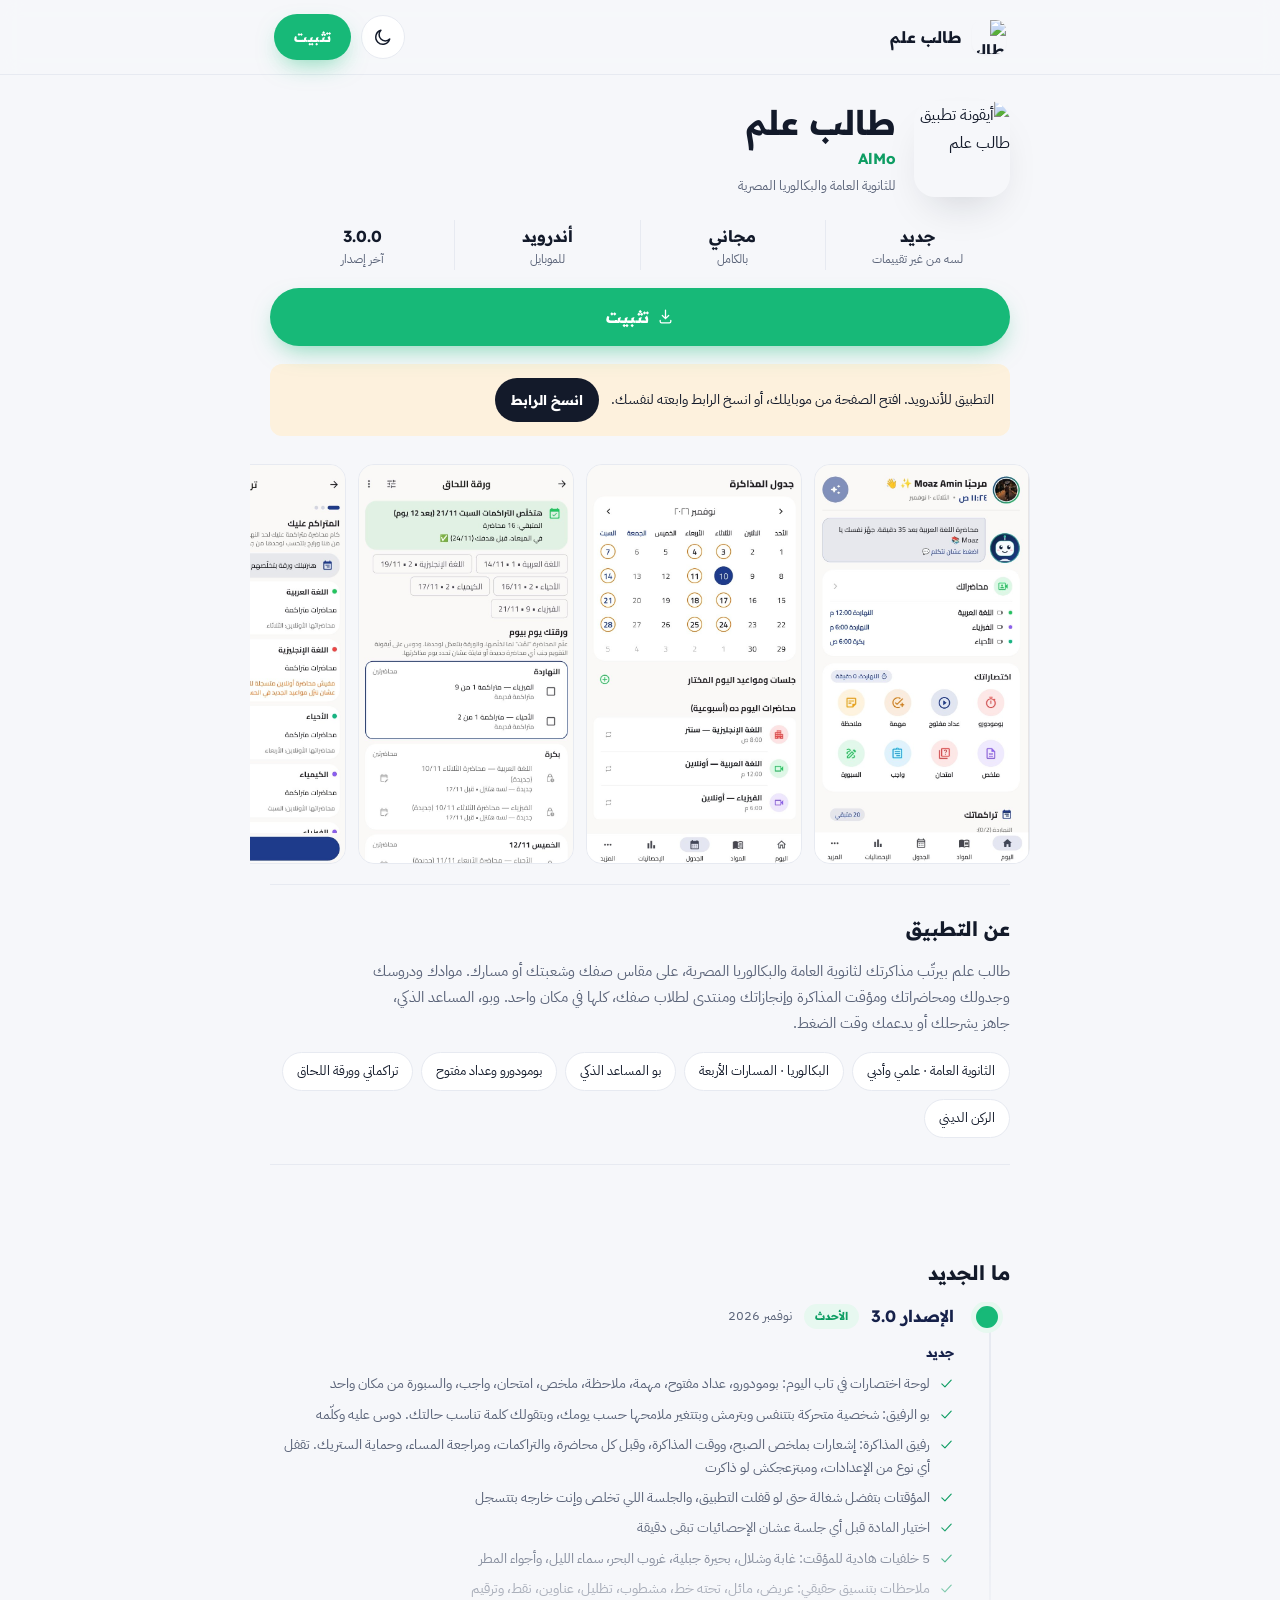
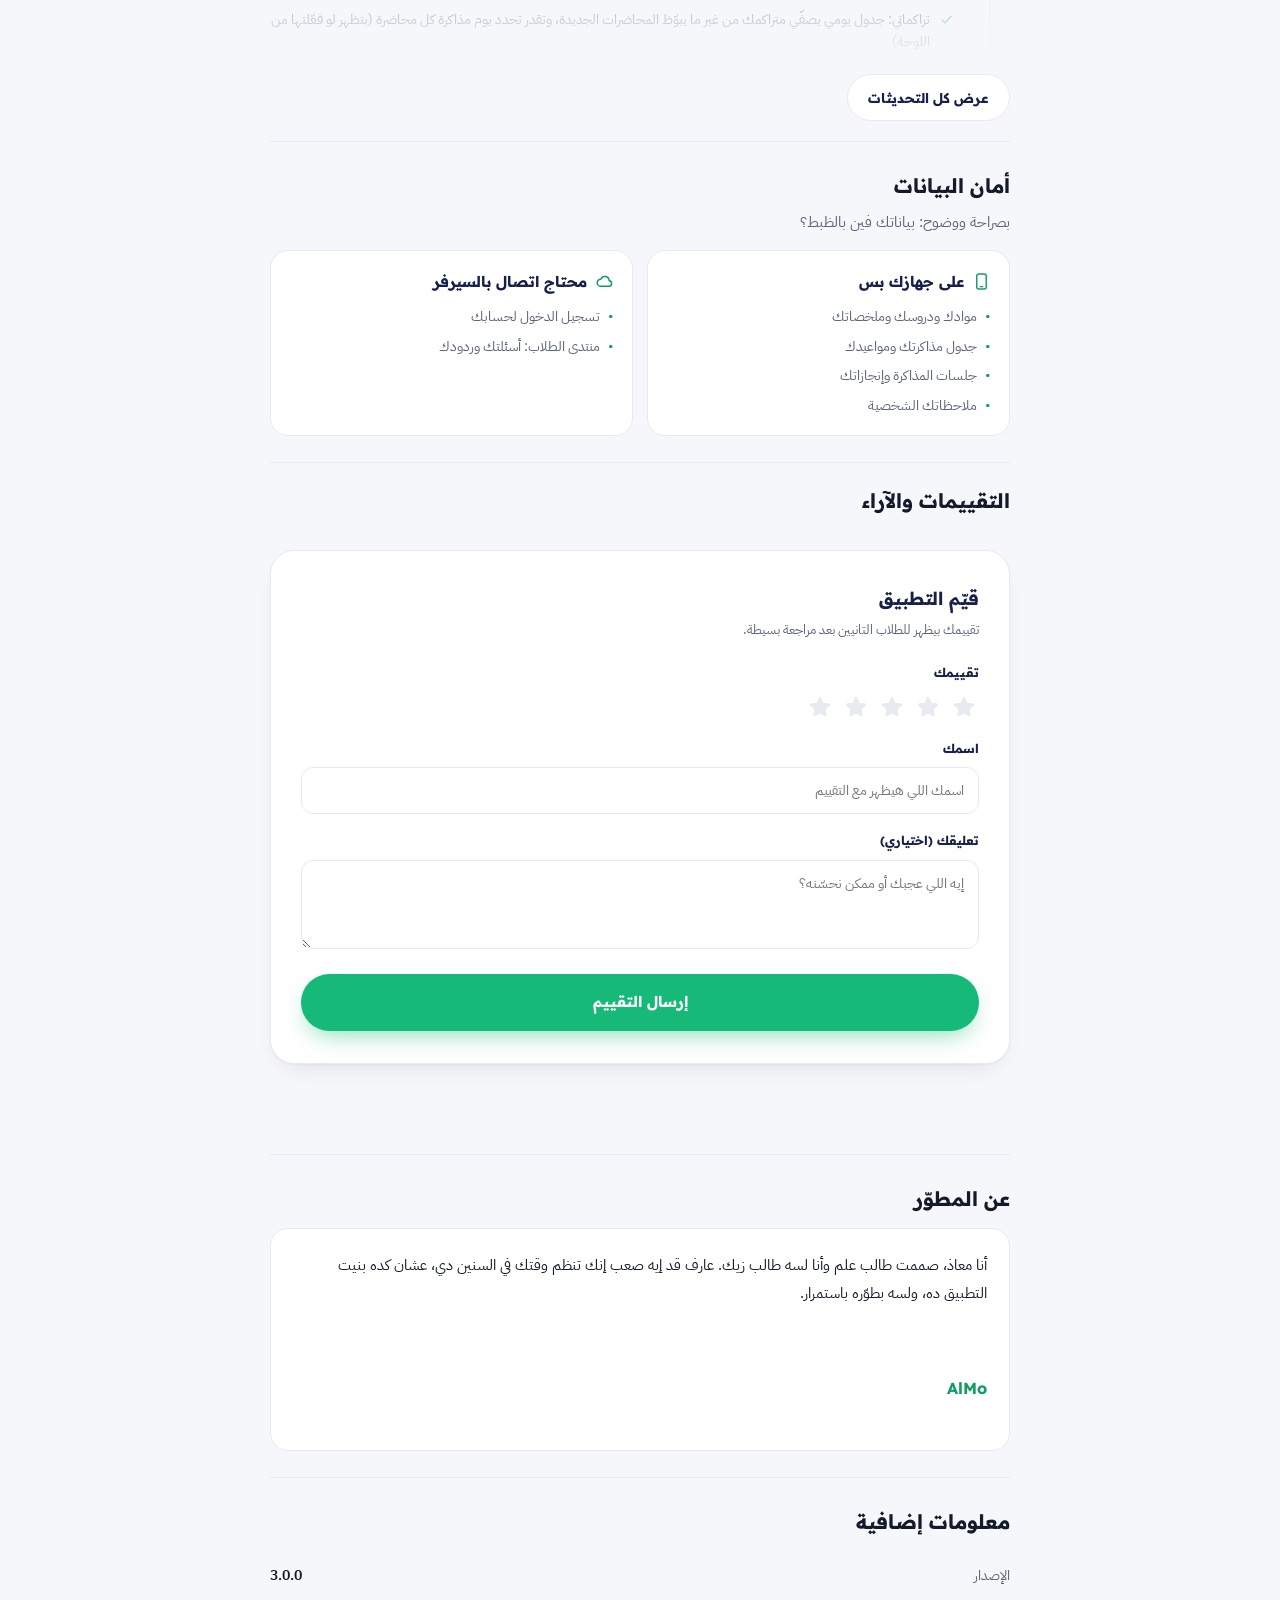
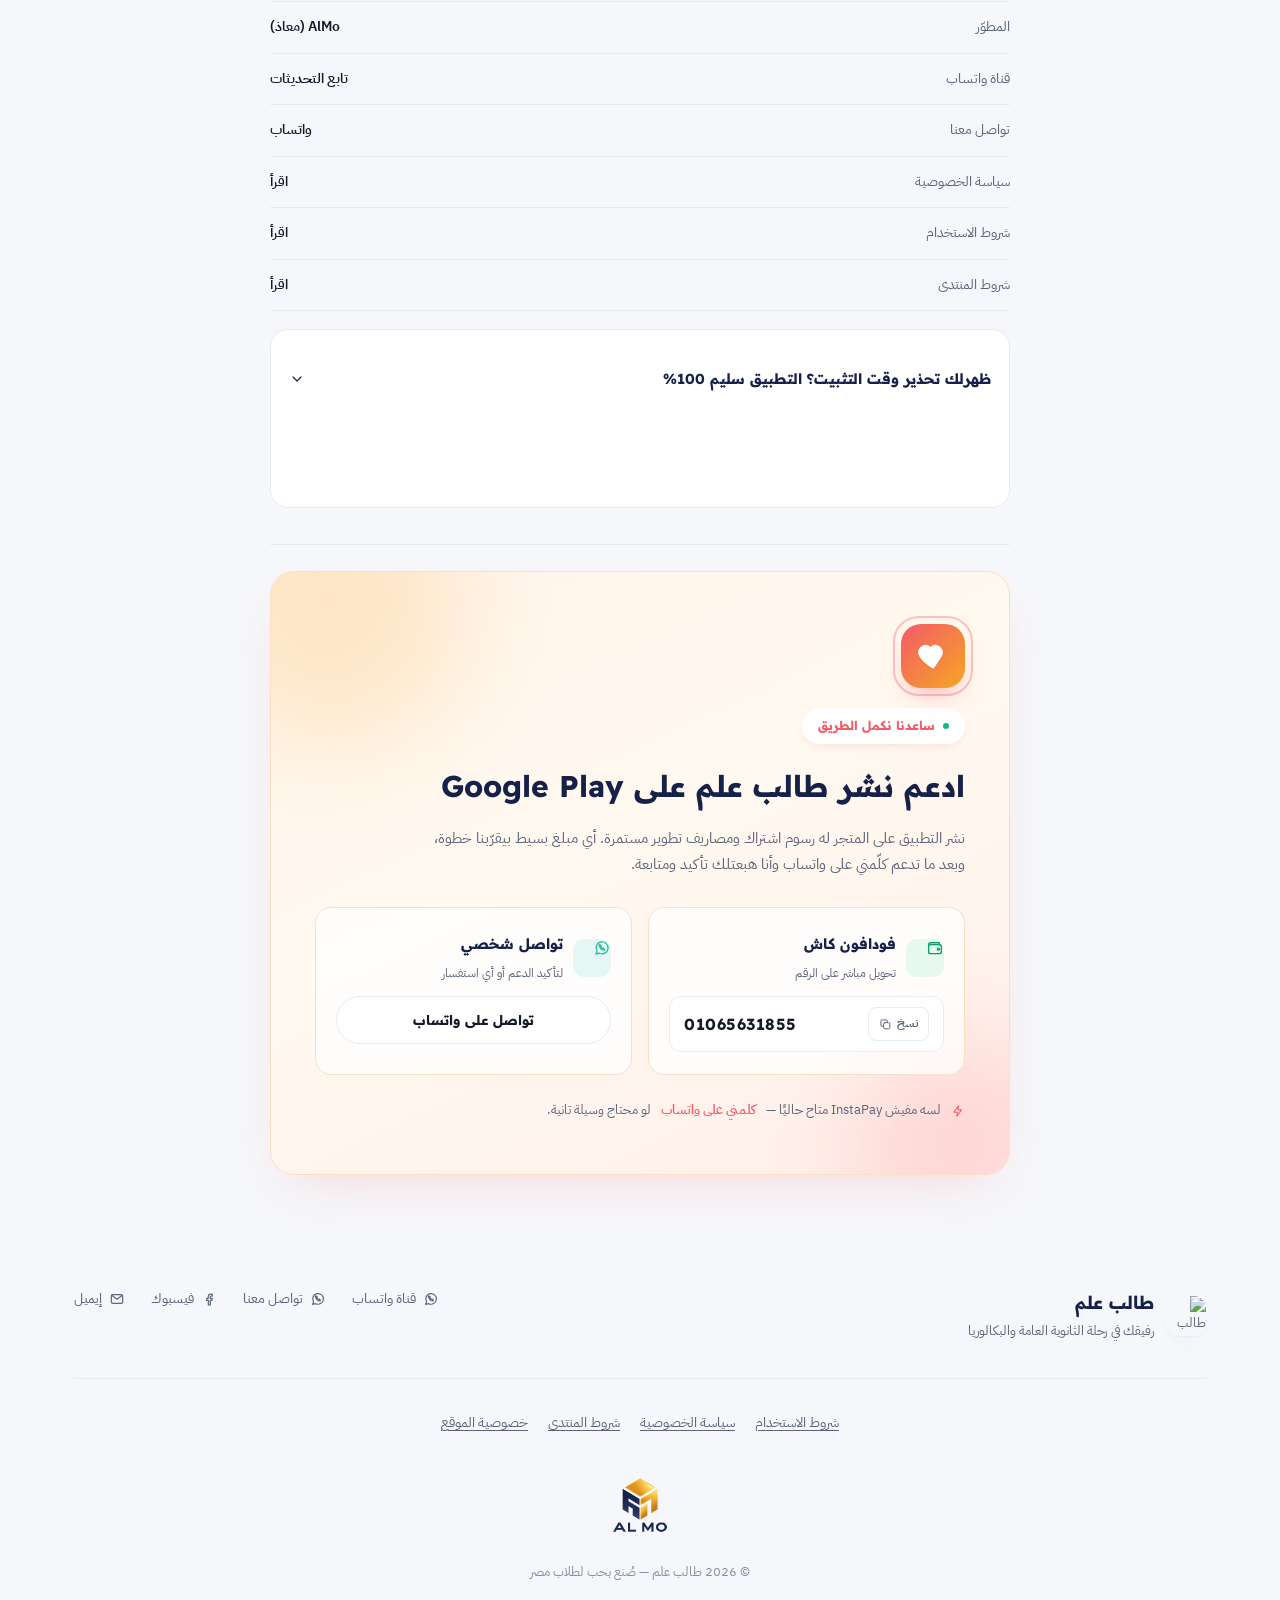
==== commit 21a2a607: "feat: lightbox, reorder screenshots, SEO" ====
--- a/index.html
+++ b/index.html
@@ -3,19 +3,80 @@
 <head>
 <meta charset="UTF-8">
 <meta name="viewport" content="width=device-width, initial-scale=1.0">
-<title>طالب علم — رتّب مذاكرتك</title>
-<meta name="description" content="طالب علم: التطبيق اللي بيرتب مذاكرتك لثانوية العامة والبكالوريا المصرية.">
+<title>طالب علم | تطبيق مذاكرة للثانوية العامة والبكالوريا المصرية</title>
+<meta name="description" content="طالب علم تطبيق أندرويد مجاني بيرتّب مذاكرتك للثانوية العامة والبكالوريا المصرية: جدول مذاكرة، مؤقت بومودورو، متابعة المحاضرات، ومساعد ذكي اسمه بو. حمّله دلوقتي.">
+<meta name="robots" content="index, follow, max-image-preview:large">
+<link rel="canonical" href="https://almo5m.github.io/taleb-elm-site/">
 <link rel="icon" type="image/png" sizes="32x32" href="favicon-32.png">
 <link rel="icon" type="image/png" sizes="192x192" href="icon-192.png">
 <link rel="apple-touch-icon" href="apple-touch-icon.png">
 <meta property="og:type" content="website">
-<meta property="og:title" content="طالب علم — رتّب مذاكرتك">
-<meta property="og:description" content="التطبيق اللي بيرتب مذاكرتك لثانوية العامة والبكالوريا المصرية.">
-<meta property="og:image" content="og-image.png">
+<meta property="og:site_name" content="طالب علم">
+<meta property="og:url" content="https://almo5m.github.io/taleb-elm-site/">
+<meta property="og:title" content="طالب علم | تطبيق مذاكرة للثانوية العامة والبكالوريا المصرية">
+<meta property="og:description" content="طالب علم تطبيق أندرويد مجاني بيرتّب مذاكرتك للثانوية العامة والبكالوريا المصرية: جدول مذاكرة، مؤقت بومودورو، متابعة المحاضرات، ومساعد ذكي اسمه بو. حمّله دلوقتي.">
+<meta property="og:image" content="https://almo5m.github.io/taleb-elm-site/og-image.png">
+<meta property="og:image:width" content="1774">
+<meta property="og:image:height" content="887">
+<meta property="og:image:alt" content="تطبيق طالب علم">
 <meta property="og:locale" content="ar_EG">
 <meta name="twitter:card" content="summary_large_image">
-<meta name="twitter:title" content="طالب علم — رتّب مذاكرتك">
-<meta name="twitter:image" content="og-image.png">
+<meta name="twitter:title" content="طالب علم | تطبيق مذاكرة للثانوية العامة والبكالوريا المصرية">
+<meta name="twitter:description" content="طالب علم تطبيق أندرويد مجاني بيرتّب مذاكرتك للثانوية العامة والبكالوريا المصرية: جدول مذاكرة، مؤقت بومودورو، متابعة المحاضرات، ومساعد ذكي اسمه بو. حمّله دلوقتي.">
+<meta name="twitter:image" content="https://almo5m.github.io/taleb-elm-site/og-image.png">
+<script type="application/ld+json">
+{
+  "@context": "https://schema.org",
+  "@graph": [
+    {
+      "@type": "WebSite",
+      "@id": "https://almo5m.github.io/taleb-elm-site/#website",
+      "url": "https://almo5m.github.io/taleb-elm-site/",
+      "name": "طالب علم",
+      "alternateName": [
+        "تطبيق طالب علم",
+        "Talib Elm"
+      ],
+      "inLanguage": "ar"
+    },
+    {
+      "@type": "MobileApplication",
+      "@id": "https://almo5m.github.io/taleb-elm-site/#app",
+      "name": "طالب علم",
+      "alternateName": [
+        "تطبيق طالب علم",
+        "Talib Elm"
+      ],
+      "description": "طالب علم تطبيق أندرويد مجاني بيرتّب مذاكرتك للثانوية العامة والبكالوريا المصرية: جدول مذاكرة، مؤقت بومودورو، متابعة المحاضرات، ومساعد ذكي اسمه بو. حمّله دلوقتي.",
+      "url": "https://almo5m.github.io/taleb-elm-site/",
+      "image": "https://almo5m.github.io/taleb-elm-site/icon-512.png",
+      "inLanguage": "ar",
+      "applicationCategory": "EducationalApplication",
+      "operatingSystem": "Android",
+      "softwareVersion": "3.0.0",
+      "downloadUrl": "https://github.com/Almo5m/taleb-elm-site/releases/download/v1.0/taleb-elm-v3.0.0.apk",
+      "screenshot": [
+        "https://almo5m.github.io/taleb-elm-site/assets/screenshots/today.jpg",
+        "https://almo5m.github.io/taleb-elm-site/assets/screenshots/schedule.jpg",
+        "https://almo5m.github.io/taleb-elm-site/assets/screenshots/catchup.jpg"
+      ],
+      "author": {
+        "@type": "Person",
+        "name": "AlMo"
+      },
+      "audience": {
+        "@type": "EducationalAudience",
+        "educationalRole": "student"
+      },
+      "offers": {
+        "@type": "Offer",
+        "price": "0",
+        "priceCurrency": "EGP"
+      }
+    }
+  ]
+}
+</script>
 <link rel="preconnect" href="https://fonts.googleapis.com">
 <link rel="preconnect" href="https://fonts.gstatic.com" crossorigin>
 <link href="https://fonts.googleapis.com/css2?family=Cairo:wght@400;600;700;800;900&family=IBM+Plex+Sans+Arabic:wght@300;400;500;600;700&display=swap" rel="stylesheet">
@@ -83,7 +144,7 @@
 
   <section id="app-header">
     <div class="app-top">
-      <img class="app-icon" src="assets/app-icon.png" alt="طالب علم" width="112" height="112">
+      <img class="app-icon" src="assets/app-icon.png" alt="أيقونة تطبيق طالب علم" width="112" height="112" fetchpriority="high">
       <div class="app-id">
         <h1>طالب علم</h1>
         <a class="app-dev" href="#about-dev">AlMo</a>
@@ -102,19 +163,17 @@
 
   <section id="shots" aria-label="صور من التطبيق">
     <div class="shots">
-      <div class="shot"><img src="assets/screenshots/today.jpg" alt="شاشة اليوم" width="540" height="1000" loading="lazy"></div>
-      <div class="shot"><img src="assets/screenshots/schedule.jpg" alt="جدول المذاكرة" width="540" height="1000" loading="lazy"></div>
-      <div class="shot"><img src="assets/screenshots/materials.jpg" alt="شاشة المواد" width="540" height="1000" loading="lazy"></div>
-      <div class="shot"><img src="assets/screenshots/stats.jpg" alt="الإحصائيات" width="540" height="1000" loading="lazy"></div>
-      <div class="shot"><img src="assets/screenshots/tasks.jpg" alt="سجل المهام" width="540" height="1000" loading="lazy"></div>
-      <div class="shot"><img src="assets/screenshots/catchup.jpg" alt="ورقة اللحاق" width="540" height="1000" loading="lazy"></div>
-      <div class="shot"><img src="assets/screenshots/backlog-1.jpg" alt="تراكماتي: المتراكم عليك" width="540" height="1000" loading="lazy"></div>
-      <div class="shot"><img src="assets/screenshots/backlog-2.jpg" alt="تراكماتي: محاضرات اليوم" width="540" height="1000" loading="lazy"></div>
-      <div class="shot"><img src="assets/screenshots/backlog-3.jpg" alt="تراكماتي: هدفك" width="540" height="1000" loading="lazy"></div>
-      <div class="shot"><img src="assets/screenshots/bo-assistant.jpg" alt="بو، المساعد الذكي" width="540" height="1000" loading="lazy"></div>
-      <div class="shot"><img src="assets/screenshots/religious.jpg" alt="الركن الديني" width="540" height="1000" loading="lazy"></div>
-      <div class="shot"><img src="assets/screenshots/achievements.jpg" alt="الإنجازات" width="540" height="1000" loading="lazy"></div>
-      <div class="shot"><img src="assets/screenshots/forum.jpg" alt="منتدى الطلاب" width="540" height="1000" loading="lazy"></div>
+      <div class="shot" role="button" tabindex="0"><img src="assets/screenshots/today.jpg" alt="شاشة اليوم" width="692" height="1283" loading="lazy"></div>
+      <div class="shot" role="button" tabindex="0"><img src="assets/screenshots/schedule.jpg" alt="جدول المذاكرة" width="691" height="1279" loading="lazy"></div>
+      <div class="shot" role="button" tabindex="0"><img src="assets/screenshots/catchup.jpg" alt="ورقة اللحاق" width="687" height="1287" loading="lazy"></div>
+      <div class="shot" role="button" tabindex="0"><img src="assets/screenshots/backlog-1.jpg" alt="تراكماتي: المتراكم عليك" width="687" height="1284" loading="lazy"></div>
+      <div class="shot" role="button" tabindex="0"><img src="assets/screenshots/backlog-2.jpg" alt="تراكماتي: محاضرات اليوم" width="696" height="1278" loading="lazy"></div>
+      <div class="shot" role="button" tabindex="0"><img src="assets/screenshots/backlog-3.jpg" alt="تراكماتي: هدفك" width="685" height="1272" loading="lazy"></div>
+      <div class="shot" role="button" tabindex="0"><img src="assets/screenshots/religious.jpg" alt="الركن الديني" width="480" height="883" loading="lazy"></div>
+      <div class="shot" role="button" tabindex="0"><img src="assets/screenshots/materials.jpg" alt="شاشة المواد" width="694" height="1280" loading="lazy"></div>
+      <div class="shot" role="button" tabindex="0"><img src="assets/screenshots/stats.jpg" alt="الإحصائيات" width="689" height="1289" loading="lazy"></div>
+      <div class="shot" role="button" tabindex="0"><img src="assets/screenshots/tasks.jpg" alt="سجل المهام" width="691" height="1283" loading="lazy"></div>
+      <div class="shot" role="button" tabindex="0"><img src="assets/screenshots/bo-assistant.jpg" alt="بو، المساعد الذكي" width="692" height="1282" loading="lazy"></div>
     </div>
   </section>
 
@@ -211,7 +270,6 @@
       <div class="info-row"><span>المطوّر</span><b>AlMo (معاذ)</b></div>
       <a class="info-row" href="https://whatsapp.com/channel/0029VbDeexfIyPtIvmXFRG2r" target="_blank" rel="noopener"><span>قناة واتساب</span><b>تابع التحديثات</b></a>
       <a class="info-row" href="https://wa.me/201550036259" target="_blank" rel="noopener"><span>تواصل معنا</span><b>واتساب</b></a>
-      <a class="info-row" href="mailto:moaz2009amen@gmail.com"><span>الإيميل</span><b>moaz2009amen@gmail.com</b></a>
       <a class="info-row" href="privacy/"><span>سياسة الخصوصية</span><b>اقرأ</b></a>
       <a class="info-row" href="terms/"><span>شروط الاستخدام</span><b>اقرأ</b></a>
       <a class="info-row" href="forum-terms/"><span>شروط المنتدى</span><b>اقرأ</b></a>
@@ -298,6 +356,13 @@
 
 </main>
 
+<div id="lightbox" hidden role="dialog" aria-modal="true" aria-label="عرض الصورة">
+  <button type="button" class="lb-close" aria-label="إغلاق"><svg viewBox="0 0 24 24" class="icon"><use href="#i-close"/></svg></button>
+  <button type="button" class="lb-nav lb-prev" aria-label="السابقة"><svg viewBox="0 0 24 24" class="icon"><use href="#i-arrow-right"/></svg></button>
+  <figure><img alt=""><figcaption></figcaption></figure>
+  <button type="button" class="lb-nav lb-next" aria-label="التالية"><svg viewBox="0 0 24 24" class="icon"><use href="#i-arrow-right"/></svg></button>
+</div>
+
 <!-- ============ DOWNLOAD WARNING MODAL ============ -->
 <div id="dl-modal" role="dialog" aria-modal="true" aria-labelledby="dl-modal-title">
   <div class="scrim" data-modal-close></div>
--- a/assets/css/store.css
+++ b/assets/css/store.css
@@ -23,6 +23,7 @@
 .shots::-webkit-scrollbar{ height:6px }
 .shots::-webkit-scrollbar-thumb{ background:var(--line); border-radius:6px }
 .shot{ flex:0 0 auto; height:min(48vh,400px); aspect-ratio:540/1000; border:1px solid var(--line); border-radius:16px; overflow:hidden; background:var(--surface); scroll-snap-align:start }
+.shot{ cursor:zoom-in }
 .shot img{ width:100%; height:100%; object-fit:cover }
 
 .blk{ padding:26px 0; border-top:1px solid var(--line) }
@@ -85,3 +86,21 @@
   .safety{ grid-template-columns:1fr }
   .shot{ height:min(52vh,380px) }
 }
+
+#lightbox{ position:fixed; inset:0; z-index:1100; display:flex; align-items:center; justify-content:center; gap:14px; padding:20px; background:rgba(8,12,24,.9) }
+#lightbox[hidden]{ display:none }
+#lightbox figure{ display:flex; flex-direction:column; align-items:center; gap:12px; min-width:0 }
+#lightbox img{ max-height:82vh; max-width:min(88vw,460px); width:auto; height:auto; border-radius:16px; background:var(--surface) }
+#lightbox figcaption{ color:#fff; font-family:var(--font-d); font-weight:700; font-size:14px; text-align:center }
+.lb-close,.lb-nav{ display:flex; align-items:center; justify-content:center; width:46px; height:46px; border:0; border-radius:50%; background:rgba(255,255,255,.14); color:#fff; cursor:pointer; flex-shrink:0 }
+.lb-close:hover,.lb-nav:hover{ background:rgba(255,255,255,.26) }
+.lb-close{ position:absolute; top:16px; inset-inline-start:16px }
+.lb-close svg,.lb-nav svg{ width:22px; height:22px }
+.lb-next svg{ transform:rotate(180deg) }
+@media (max-width:560px){
+  #lightbox{ padding:12px; gap:6px }
+  .lb-nav{ width:40px; height:40px; position:absolute; bottom:18px }
+  .lb-prev{ inset-inline-end:calc(50% + 12px) }
+  .lb-next{ inset-inline-start:calc(50% + 12px) }
+  #lightbox img{ max-height:76vh; max-width:92vw }
+}
